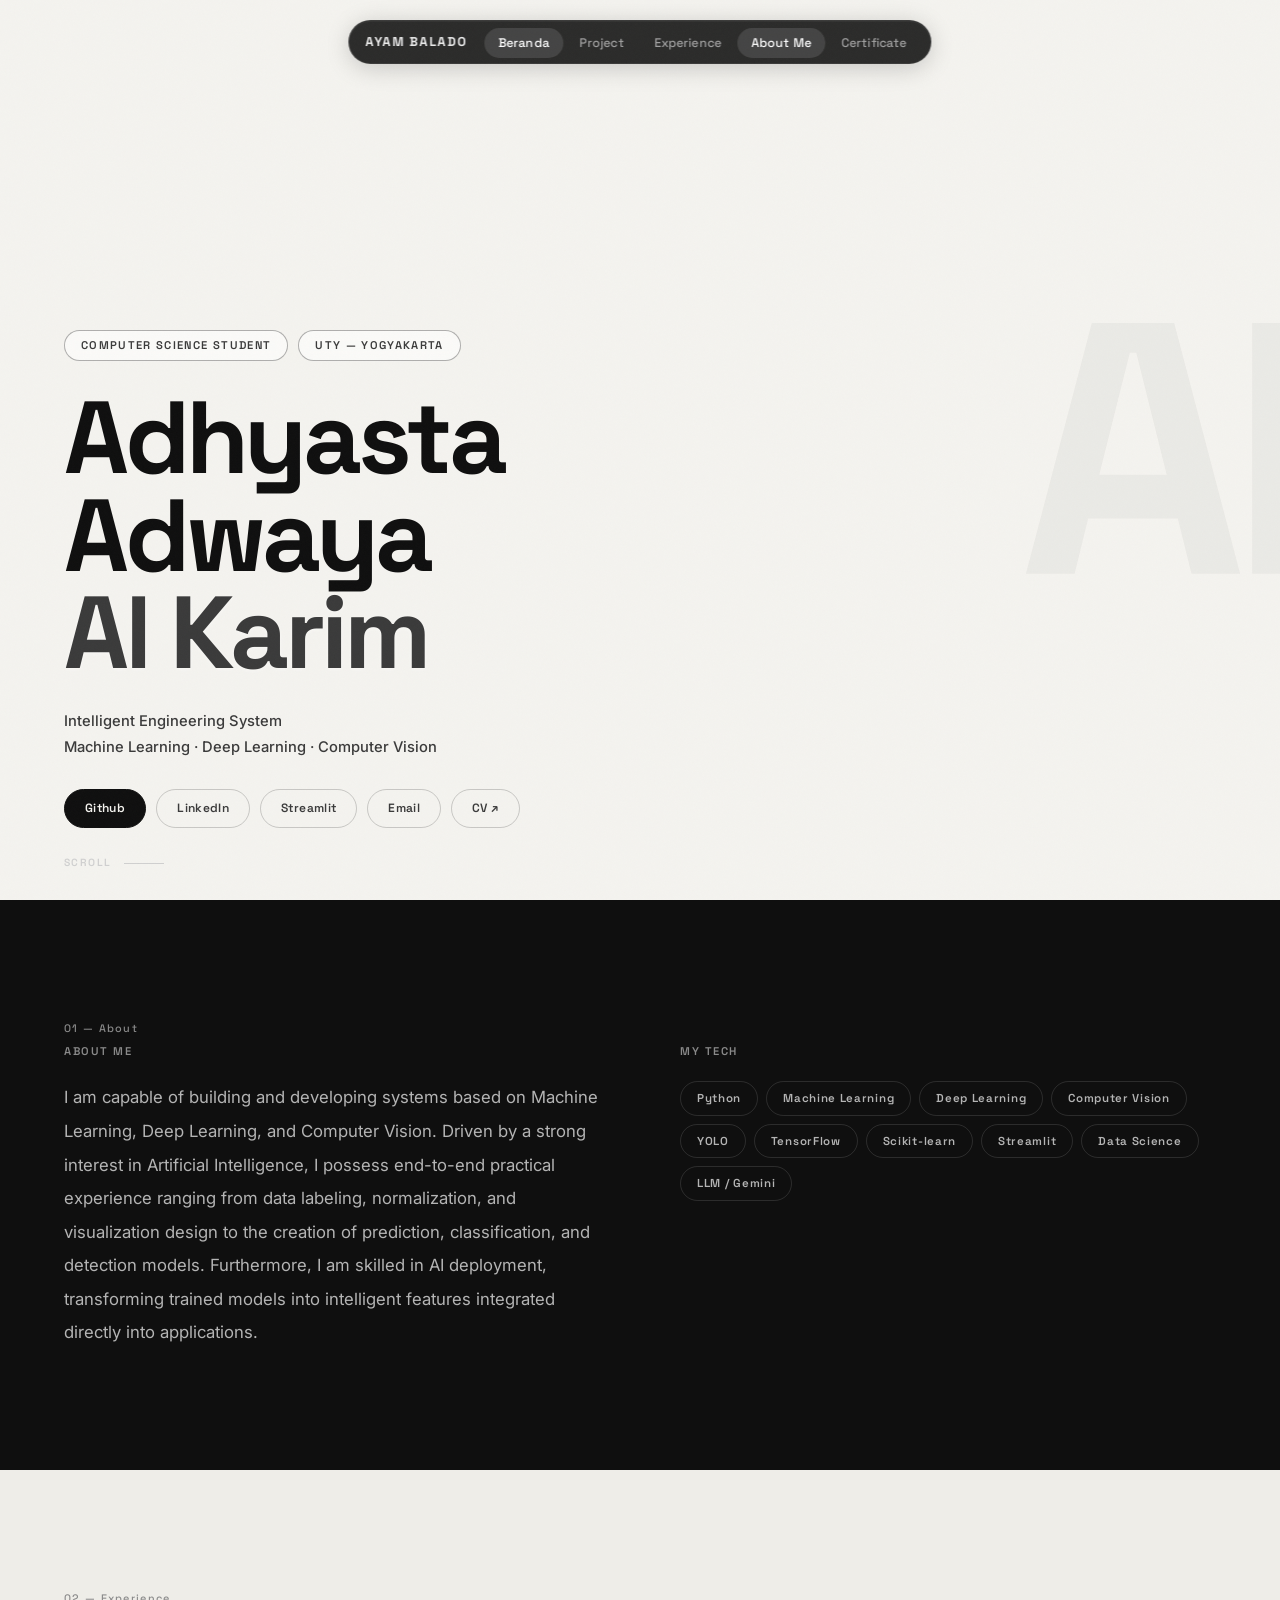
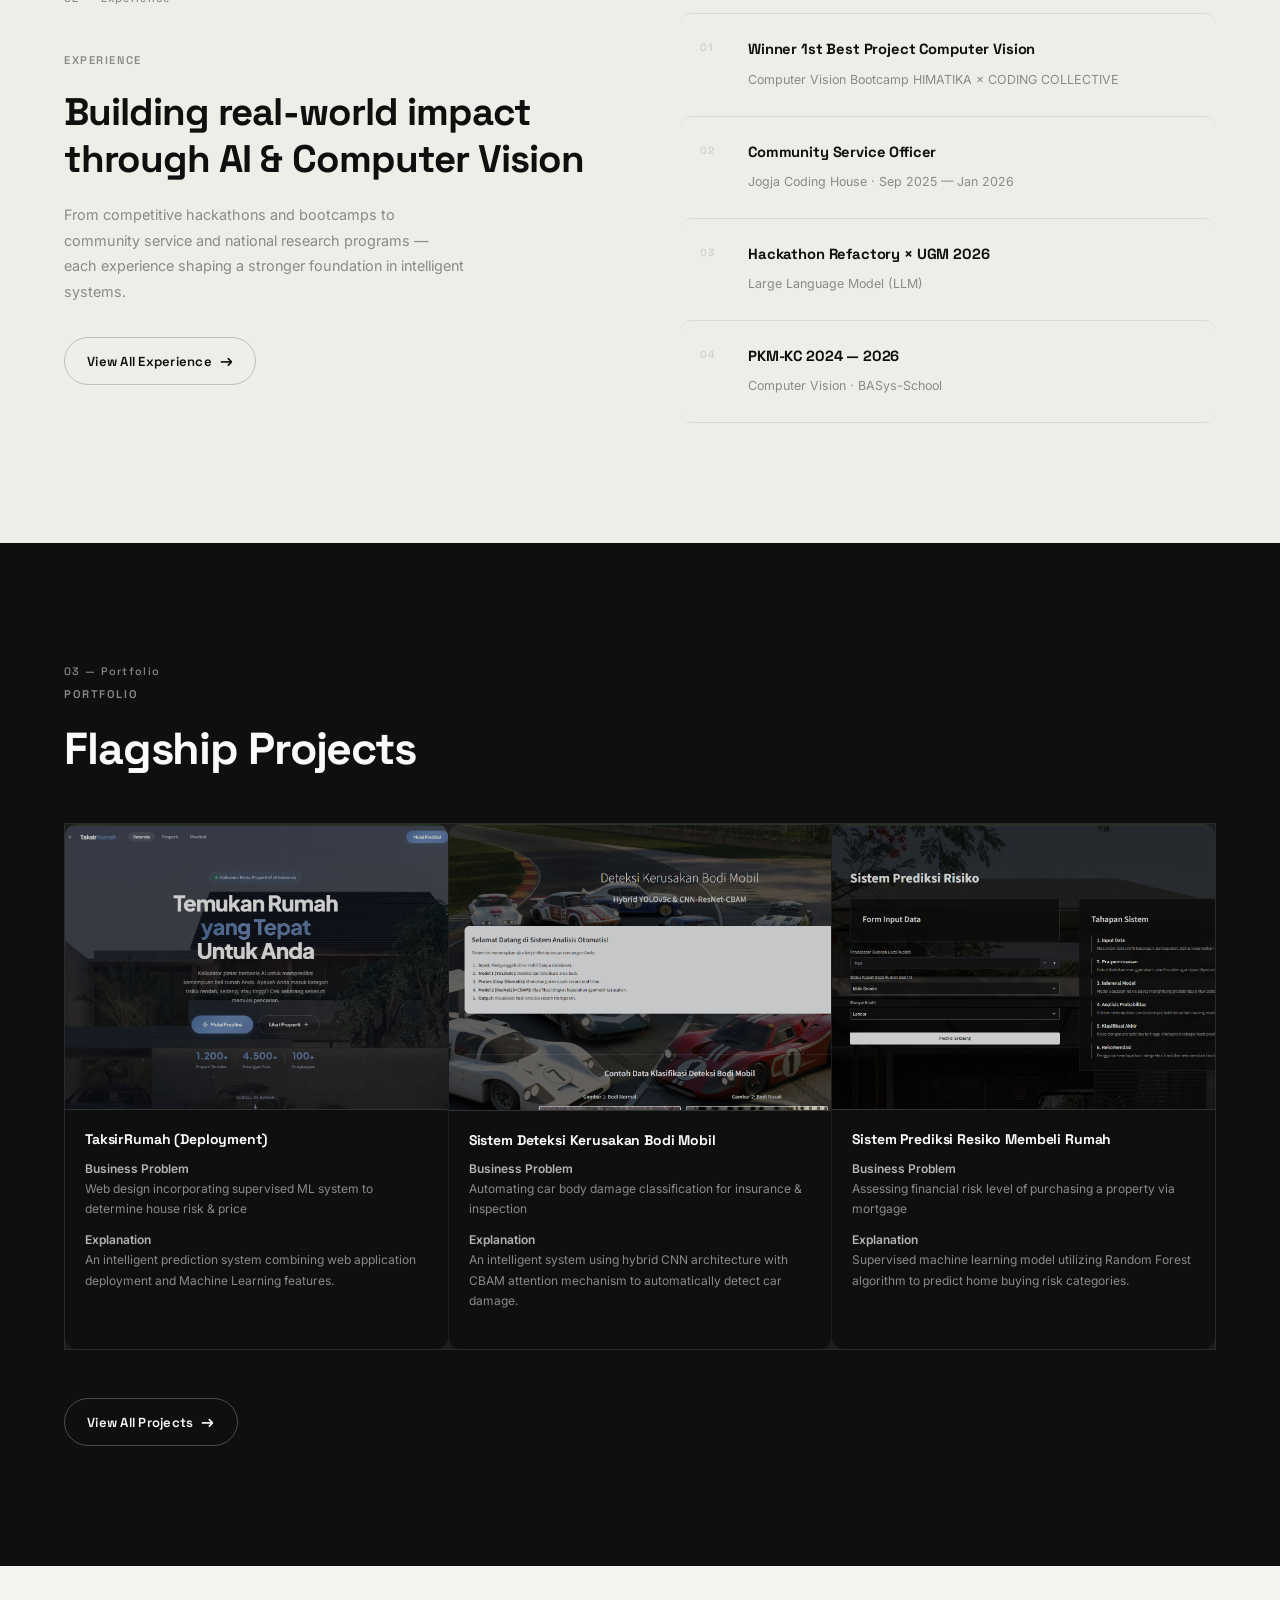
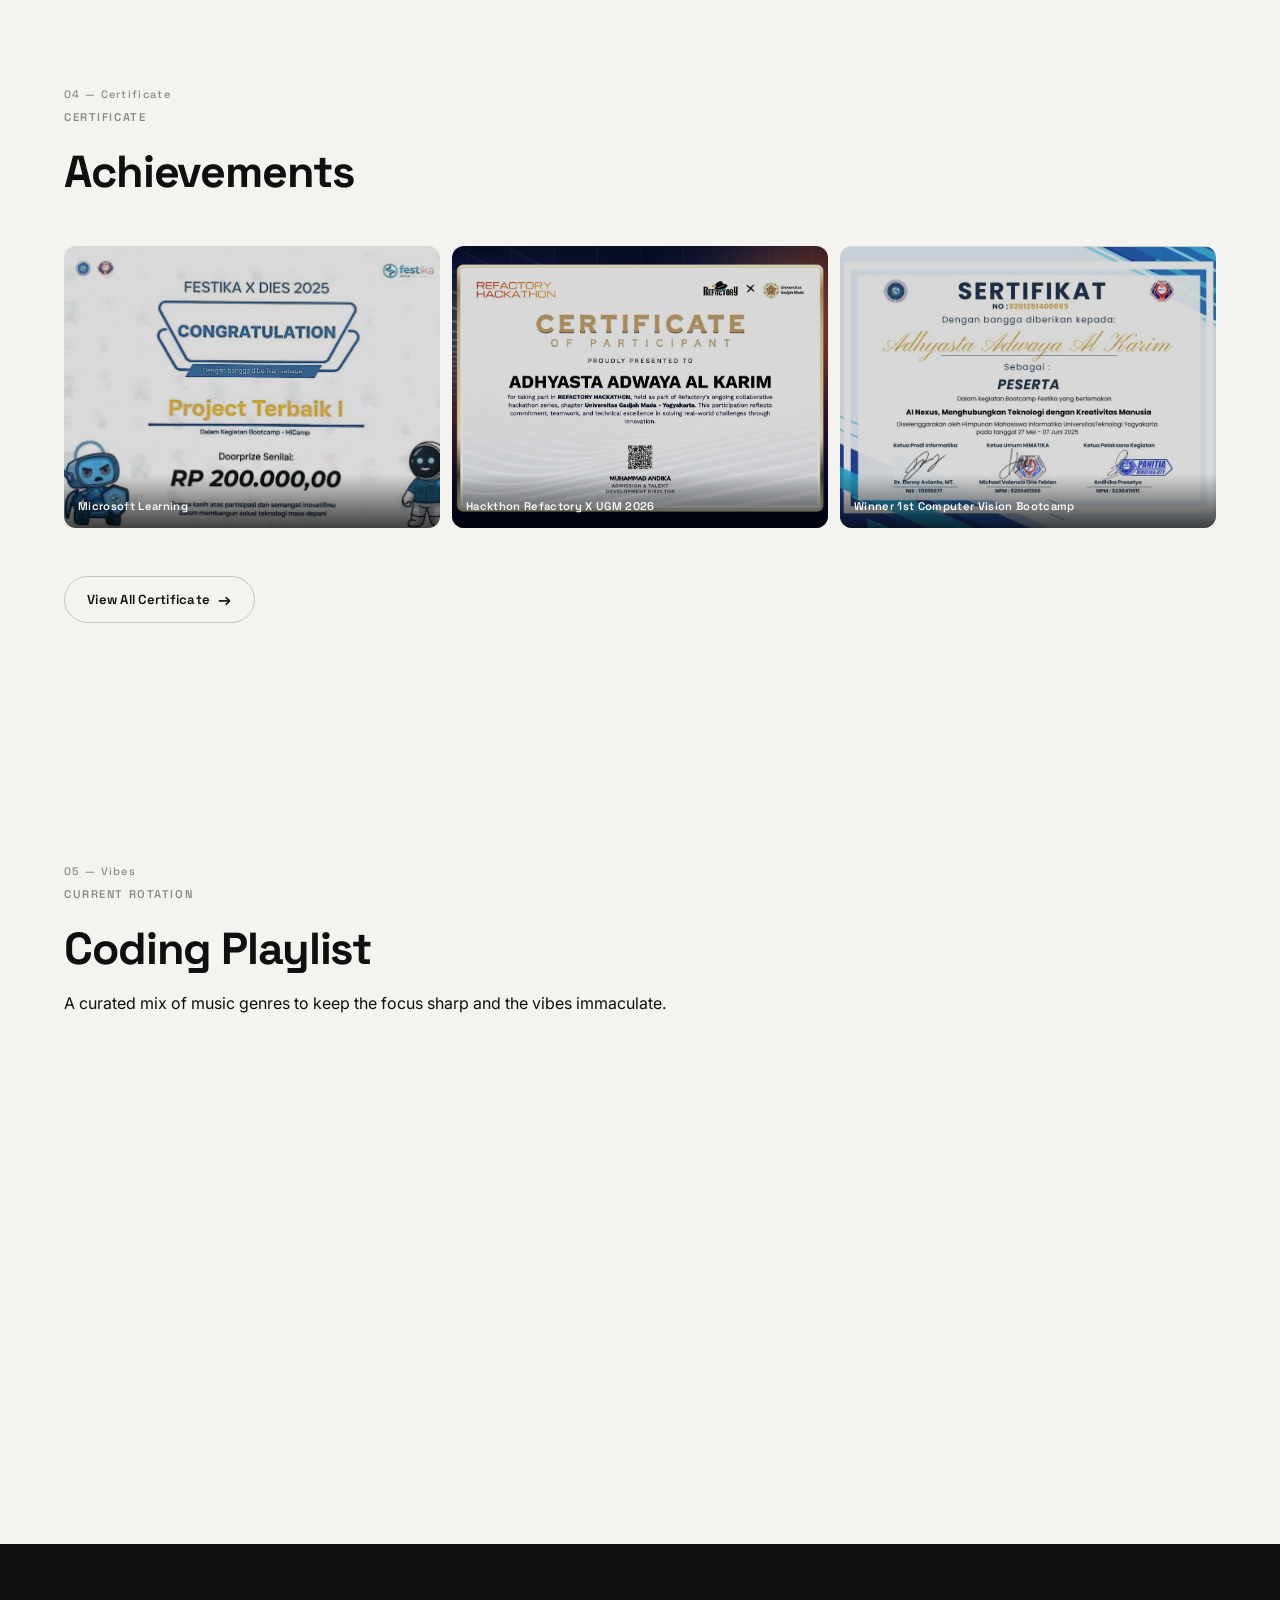
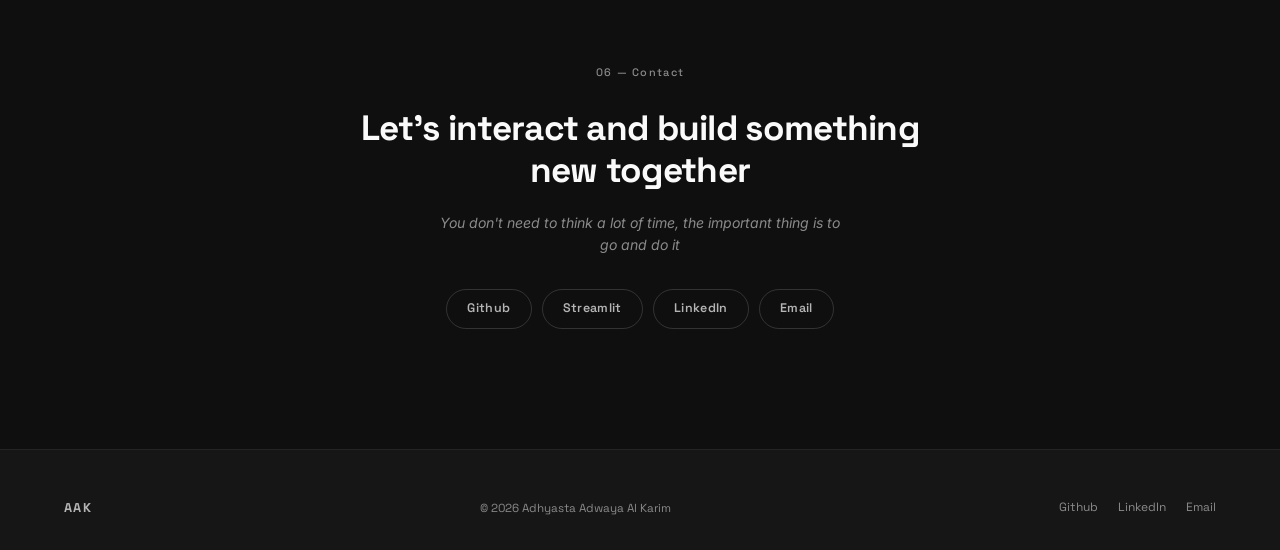
==== index.html @ 8d2ce8dd "update playlist" ====
<!DOCTYPE html>
<html lang="en">

<head>
  <meta charset="UTF-8" />
  <meta name="viewport" content="width=device-width, initial-scale=1.0" />
  <title>Adhyasta Adwaya Al Karim — Portfolio</title>
  <meta name="description"
    content="Portfolio of Adhyasta Adwaya Al Karim, Computer Science Student specializing in Machine Learning, Deep Learning, and Computer Vision." />
  <link rel="preconnect" href="https://fonts.googleapis.com" />
  <link rel="preconnect" href="https://fonts.gstatic.com" crossorigin />
  <link
    href="https://fonts.googleapis.com/css2?family=Inter:wght@300;400;500;600;700&family=Space+Grotesk:wght@300;400;500;600;700;800&display=swap"
    rel="stylesheet" />
  <link rel="stylesheet" href="style.css" />
</head>

<body>

  <!-- NAV — Floating Pill -->
  <nav class="navbar" id="navbar">
    <div class="nav-pill">
      <a href="index.html" class="nav-logo">Ayam Balado</a>
      <ul class="nav-links">
        <li><a href="index.html" class="nav-link active">Beranda</a></li>
        <li><a href="portfolio.html" class="nav-link">Project</a></li>
        <li><a href="experience.html" class="nav-link">Experience</a></li>
        <li><a href="index.html#about" class="nav-link">About Me</a></li>
        <li><a href="certificate.html" class="nav-link">Certificate</a></li>
      </ul>
      <button class="hamburger" id="hamburger" aria-label="Menu">
        <span></span><span></span><span></span>
      </button>
    </div>
    <div class="mobile-menu" id="mobileMenu">
      <a href="index.html">Beranda</a>
      <a href="portfolio.html">Project</a>
      <a href="experience.html">Experience</a>
      <a href="index.html#about">About Me</a>
      <a href="certificate.html">Certificate</a>
    </div>
  </nav>

  <!-- HERO -->
  <section class="hero" id="home">
    <div id="hero-3d-container"></div>
    <div class="hero-bg-number" aria-hidden="true">AI</div>
    <div class="hero-content">
      <div class="hero-tag-row">
        <span class="hero-badge">Computer Science Student</span>
        <span class="hero-badge">UTY — Yogyakarta</span>
      </div>
      <h1 class="hero-title">
        Adhyasta<br />Adwaya<br /><span class="name-accent">Al Karim</span>
      </h1>
      <p class="hero-sub">
        Intelligent Engineering System<br />
        Machine Learning · Deep Learning · Computer Vision
      </p>
      <div class="hero-actions">
        <a href="https://github.com/saturnsz" target="_blank" class="hero-social-btn primary" id="btn-github">Github</a>
        <a href="https://www.linkedin.com/in/adhyasta-adwaya-al-karim/" target="_blank" class="hero-social-btn"
          id="btn-linkedin">LinkedIn</a>
        <a href="https://share.streamlit.io/user/saturnsz" target="_blank" class="hero-social-btn"
          id="btn-streamlit">Streamlit</a>
        <a href="mailto:adhyastawaya4@gmail.com" class="hero-social-btn" id="btn-email">Email</a>
        <a href="https://drive.google.com/file/d/1x4vTiaind01HicdHdRgDZPOl_5cIesuj/view?usp=sharing" target="_blank"
          class="hero-social-btn" id="btn-cv">CV ↗</a>
      </div>
    </div>
    <div class="hero-scroll-indicator">
      <span>Scroll</span>
      <div class="scroll-line"></div>
    </div>
  </section>

  <!-- ABOUT -->
  <section class="section about-section reveal" id="about">
    <div class="container">
      <div class="section-index">01 — About</div>
      <div class="about-grid">
        <div class="about-text-col">
          <div class="section-label">About Me</div>
          <p class="about-text">
            I am capable of building and developing systems based on Machine Learning, Deep Learning, and Computer
            Vision. Driven by a strong interest in Artificial Intelligence, I possess end-to-end practical experience
            ranging from data labeling, normalization, and visualization design to the creation of prediction,
            classification, and detection models. Furthermore, I am skilled in AI deployment, transforming trained
            models into intelligent features integrated directly into applications.
          </p>
        </div>
        <div class="about-tech-col">
          <div class="section-label">My Tech</div>
          <div class="tech-grid">
            <span class="tech-item">Python</span>
            <span class="tech-item">Machine Learning</span>
            <span class="tech-item">Deep Learning</span>
            <span class="tech-item">Computer Vision</span>
            <span class="tech-item">YOLO</span>
            <span class="tech-item">TensorFlow</span>
            <span class="tech-item">Scikit-learn</span>
            <span class="tech-item">Streamlit</span>
            <span class="tech-item">Data Science</span>
            <span class="tech-item">LLM / Gemini</span>
          </div>
        </div>
      </div>
    </div>
  </section>

  <!-- EXPERIENCE PREVIEW -->
  <section class="section exp-preview-section reveal" id="experience-preview">
    <div class="container">
      <div class="section-index">02 — Experience</div>
      <div class="exp-preview-content">
        <div class="exp-preview-text">
          <div class="section-label">Experience</div>
          <h2>Building real-world impact through AI &amp; Computer Vision</h2>
          <p>From competitive hackathons and bootcamps to community service and national research programs — each
            experience shaping a stronger foundation in intelligent systems.</p>
          <a href="experience.html" class="cta-link" id="view-experience-link">View All Experience <span
              class="arrow">→</span></a>
        </div>
        <div class="exp-items-preview">
          <div class="exp-preview-item">
            <span class="exp-preview-num">01</span>
            <div class="exp-preview-info">
              <h3>Winner 1st Best Project Computer Vision</h3>
              <span>Computer Vision Bootcamp HIMATIKA × CODING COLLECTIVE</span>
            </div>
          </div>
          <div class="exp-preview-item">
            <span class="exp-preview-num">02</span>
            <div class="exp-preview-info">
              <h3>Community Service Officer</h3>
              <span>Jogja Coding House · Sep 2025 — Jan 2026</span>
            </div>
          </div>
          <div class="exp-preview-item">
            <span class="exp-preview-num">03</span>
            <div class="exp-preview-info">
              <h3>Hackathon Refactory × UGM 2026</h3>
              <span>Large Language Model (LLM)</span>
            </div>
          </div>
          <div class="exp-preview-item">
            <span class="exp-preview-num">04</span>
            <div class="exp-preview-info">
              <h3>PKM-KC 2024 — 2026</h3>
              <span>Computer Vision · BASys-School</span>
            </div>
          </div>
        </div>
      </div>
    </div>
  </section>

  <!-- PORTFOLIO PREVIEW -->
  <section class="section portfolio-preview-section reveal" id="portfolio-preview">
    <div class="container">
      <div class="section-index" style="color: var(--stone-light);">03 — Portfolio</div>
      <div class="section-header">
        <div class="section-label">Portfolio</div>
        <h2 class="section-title" style="color: var(--white);">Flagship Projects</h2>
      </div>
      <div class="project-preview-grid">

        <a href="https://taksir-rumah.vercel.app/" target="_blank" rel="noopener noreferrer" class="project-card"
          id="preview-project1">
          <div class="project-thumb">
            <img src="project/gambar 1.png" alt="TaksirRumah" />
          </div>
          <div class="project-info">
            <h3 class="project-name">TaksirRumah (Deployment)</h3>
            <p class="project-short"><strong>Business Problem</strong><br />Web design incorporating supervised ML
              system to determine house risk &amp; price</p>
            <p class="project-explain"><strong>Explanation</strong><br />An intelligent prediction system combining web
              application deployment and Machine Learning features.</p>
          </div>
        </a>

        <a href="https://damagecardetection-bgbmywze2q72kca7q4jtya.streamlit.app/" target="_blank"
          rel="noopener noreferrer" class="project-card" id="preview-project2">
          <div class="project-thumb">
            <img src="project/gambar 2.png" alt="Sistem Deteksi Kerusakan Bodi Mobil" />
          </div>
          <div class="project-info">
            <h3 class="project-name">Sistem Deteksi Kerusakan Bodi Mobil</h3>
            <p class="project-short"><strong>Business Problem</strong><br />Automating car body damage classification
              for insurance &amp; inspection</p>
            <p class="project-explain"><strong>Explanation</strong><br />An intelligent system using hybrid CNN
              architecture with CBAM attention mechanism to automatically detect car damage.</p>
          </div>
        </a>

        <a href="https://taksirrumah-sistemprediksiresiko.streamlit.app/" target="_blank" rel="noopener noreferrer"
          class="project-card" id="preview-project3">
          <div class="project-thumb">
            <img src="project/gambar 3.png" alt="Sistem Prediksi Tingkat Resiko Membeli Rumah" />
          </div>
          <div class="project-info">
            <h3 class="project-name">Sistem Prediksi Resiko Membeli Rumah</h3>
            <p class="project-short"><strong>Business Problem</strong><br />Assessing financial risk level of purchasing
              a property via mortgage</p>
            <p class="project-explain"><strong>Explanation</strong><br />Supervised machine learning model utilizing
              Random Forest algorithm to predict home buying risk categories.</p>
          </div>
        </a>

      </div>
      <div class="section-cta">
        <a href="portfolio.html" class="cta-link cta-link-light" id="view-all-projects">View All Projects <span
            class="arrow">→</span></a>
      </div>
    </div>
  </section>

  <!-- CERTIFICATE PREVIEW -->
  <section class="section cert-preview-section reveal" id="cert-preview">
    <div class="container">
      <div class="section-index">04 — Certificate</div>
      <div class="section-header">
        <div class="section-label">Certificate</div>
        <h2 class="section-title">Achievements</h2>
      </div>
      <div class="cert-preview-grid">
        <div class="cert-thumb"><img src="sertifikat/foto 10.jpg" alt="Microsoft Learning" /><span>Microsoft
            Learning</span></div>
        <div class="cert-thumb"><img src="sertifikat/foto 17.jpg" alt="Hackthon Refactory X UGM 2026" /><span>Hackthon
            Refactory X UGM 2026</span></div>
        <div class="cert-thumb"><img src="sertifikat/foto 11.jpg"
            alt="Winner 1st Computer Vision Bootcamp" /><span>Winner 1st Computer Vision Bootcamp</span></div>
      </div>
      <div class="section-cta">
        <a href="certificate.html" class="cta-link" id="view-all-certs">View All Certificate <span
            class="arrow">→</span></a>
      </div>
    </div>
  </section>

  <!-- MUSIC / SPOTIFY -->
  <section class="section spotify-section reveal" id="spotify-playlist">
    <div class="container">
      <div class="section-index">05 — Vibes</div>
      <div class="section-header">
        <div class="section-label">Current Rotation</div>
        <h2 class="section-title">Coding Playlist</h2>
        <p class="spotify-desc">A curated mix of music genres to keep the focus sharp and the vibes immaculate.</p>
      </div>
      <div class="spotify-wrapper">
        <iframe style="border-radius:12px"
          src="https://open.spotify.com/embed/playlist/6ZoCDAvQedZWIUV8cPZO7z?utm_source=generator&theme=0" width="100%"
          height="352" frameBorder="0" allowfullscreen=""
          allow="autoplay; clipboard-write; encrypted-media; fullscreen; picture-in-picture" loading="lazy"></iframe>
      </div>
    </div>
  </section>

  <!-- CONTACT -->
  <section class="section contact-section reveal" id="contact">
    <div class="container contact-inner">
      <div class="section-index" style="color: var(--stone-light);">06 — Contact</div>
      <p class="contact-tagline">Let's interact and build something new together</p>
      <p class="contact-sub">You don't need to think a lot of time, the important thing is to go and do it</p>
      <div class="contact-links">
        <a href="https://github.com/saturnsz" target="_blank" id="contact-github">Github</a>
        <a href="https://share.streamlit.io/user/saturnsz" target="_blank" id="contact-streamlit">Streamlit</a>
        <a href="https://www.linkedin.com/in/adhyasta-adwaya-al-karim/" target="_blank"
          id="contact-linkedin">LinkedIn</a>
        <a href="mailto:adhyastawaya4@gmail.com" id="contact-email">Email</a>
      </div>
    </div>
  </section>

  <!-- FOOTER -->
  <footer class="footer">
    <div class="container footer-inner">
      <span class="footer-logo">AAK</span>
      <span style="color: var(--stone-light); font-size: 0.73rem;">© 2026 Adhyasta Adwaya Al Karim</span>
      <div class="footer-links">
        <a href="https://github.com/saturnsz" target="_blank">Github</a>
        <a href="https://www.linkedin.com/in/adhyasta-adwaya-al-karim/" target="_blank">LinkedIn</a>
        <a href="mailto:adhyastawaya4@gmail.com">Email</a>
      </div>
    </div>
  </footer>

  <script src="three.min.js"></script>
  <script src="OrbitControls.js"></script>
  <script src="OBJLoader.js"></script>
  <script src="main.js"></script>
</body>

</html>
---- style.css ----
/* =============================================
   DESIGN TOKENS — Augen-inspired
   ============================================= */
:root {
  /* Core palette */
  --cream:       #f4f3ef;
  --cream-dark:  #eceae4;
  --ink:         #0f0f0f;
  --ink-soft:    #181818;
  --ink-mid:     #252525;
  --stone:       #3a3a3a;
  --stone-mid:   #5a5a5a;
  --stone-light: #8a8a8a;
  --mist:        #b4b4b4;
  --fog:         #d0d0d0;
  --white:       #fafafa;
  --pure-white:  #ffffff;

  /* Section backgrounds */
  --bg-light:    #f4f3ef;
  --bg-light2:   #eeede8;
  --bg-dark:     #0f0f0f;
  --bg-dark2:    #161616;

  /* Fonts */
  --font-main: 'Space Grotesk', sans-serif;
  --font-body: 'Inter', sans-serif;

  /* Layout */
  --nav-h: 60px;
  --section-pad: 120px;
  --side-pad: clamp(24px, 5vw, 80px);

  /* Transitions */
  --ease: cubic-bezier(0.4, 0, 0.2, 1);
  --transition: 0.28s var(--ease);
  --transition-slow: 0.6s var(--ease);
}

/* =============================================
   RESET & BASE
   ============================================= */
*, *::before, *::after { box-sizing: border-box; margin: 0; padding: 0; }

html { scroll-behavior: smooth; font-size: 16px; }

body {
  font-family: var(--font-body);
  background: var(--bg-light);
  color: var(--ink);
  line-height: 1.6;
  overflow-x: hidden;
}

a { text-decoration: none; color: inherit; }
img { max-width: 100%; display: block; }
ul { list-style: none; }

::selection { background: var(--ink); color: var(--cream); }

/* =============================================
   SCROLLBAR
   ============================================= */
::-webkit-scrollbar { width: 3px; }
::-webkit-scrollbar-track { background: var(--bg-light); }
::-webkit-scrollbar-thumb { background: var(--fog); border-radius: 2px; }

/* =============================================
   NOISE TEXTURE OVERLAY
   ============================================= */
body::after {
  content: '';
  position: fixed;
  inset: 0;
  pointer-events: none;
  z-index: 9999;
  opacity: 0.025;
  background-image: url("data:image/svg+xml,%3Csvg viewBox='0 0 256 256' xmlns='http://www.w3.org/2000/svg'%3E%3Cfilter id='noise'%3E%3CfeTurbulence type='fractalNoise' baseFrequency='0.9' numOctaves='4' stitchTiles='stitch'/%3E%3C/filter%3E%3Crect width='100%25' height='100%25' filter='url(%23noise)'/%3E%3C/svg%3E");
  background-size: 128px 128px;
}

/* =============================================
   NAVBAR — Floating Pill (center)
   ============================================= */
.navbar {
  position: fixed;
  top: 20px;
  left: 50%;
  transform: translateX(-50%);
  z-index: 1000;
  width: auto;
  max-width: 680px;
  min-width: 360px;
}

.nav-pill {
  display: flex;
  align-items: center;
  gap: 0;
  background: rgba(15, 15, 15, 0.88);
  backdrop-filter: blur(20px) saturate(1.4);
  -webkit-backdrop-filter: blur(20px) saturate(1.4);
  border: 1px solid rgba(255,255,255,0.08);
  border-radius: 999px;
  padding: 8px 10px 8px 16px;
  box-shadow: 0 4px 24px rgba(0,0,0,0.18), 0 1px 0 rgba(255,255,255,0.04) inset;
}

.nav-logo {
  font-family: var(--font-main);
  font-size: 0.8rem;
  font-weight: 700;
  letter-spacing: 0.12em;
  text-transform: uppercase;
  color: rgba(255,255,255,0.9);
  margin-right: 16px;
  flex-shrink: 0;
  transition: color var(--transition);
}
.nav-logo:hover { color: #fff; }

.nav-links {
  display: flex;
  align-items: center;
  gap: 2px;
}

.nav-link {
  font-family: var(--font-main);
  font-size: 0.78rem;
  font-weight: 500;
  letter-spacing: 0.01em;
  color: rgba(255,255,255,0.55);
  padding: 7px 14px;
  border-radius: 999px;
  transition: background var(--transition), color var(--transition);
  white-space: nowrap;
}
.nav-link:hover {
  background: rgba(255,255,255,0.1);
  color: rgba(255,255,255,0.9);
}
.nav-link.active {
  background: rgba(255,255,255,0.12);
  color: #fff;
}

/* Hamburger (mobile) */
.hamburger {
  display: none;
  flex-direction: column;
  gap: 5px;
  background: none;
  border: none;
  cursor: pointer;
  padding: 6px;
  margin-left: 8px;
}
.hamburger span {
  display: block;
  width: 20px; height: 1.5px;
  background: rgba(255,255,255,0.8);
  transition: var(--transition);
}

.mobile-menu {
  visibility: hidden;
  opacity: 0;
  transform: translateY(-10px);
  position: absolute;
  top: 100%;
  left: 0;
  width: 100%;
  flex-direction: column;
  background: rgba(15,15,15,0.97);
  backdrop-filter: blur(20px);
  border: 1px solid rgba(255,255,255,0.08);
  border-radius: 20px;
  margin-top: 8px;
  padding: 8px;
  gap: 2px;
  transition: opacity var(--transition), transform var(--transition), visibility var(--transition);
}
.mobile-menu a {
  font-family: var(--font-main);
  font-size: 0.85rem;
  font-weight: 500;
  padding: 10px 16px;
  border-radius: 12px;
  color: rgba(255,255,255,0.6);
  transition: background var(--transition), color var(--transition);
}
.mobile-menu a:hover { background: rgba(255,255,255,0.08); color: #fff; }
.mobile-menu.open { 
  visibility: visible;
  opacity: 1;
  transform: translateY(0);
}

/* =============================================
   CONTAINER
   ============================================= */
.container {
  width: 100%;
  padding: 0 var(--side-pad);
}

/* =============================================
   SECTION BASE
   ============================================= */
.section {
  padding: var(--section-pad) 0;
}

/* Light sections */
.section-light {
  background: var(--bg-light);
  color: var(--ink);
}
.section-light2 {
  background: var(--bg-light2);
  color: var(--ink);
}

/* Dark sections */
.section-dark {
  background: var(--bg-dark);
  color: var(--white);
}
.section-dark2 {
  background: var(--bg-dark2);
  color: var(--white);
}

/* Dividers */
.section-divider {
  width: 100%;
  height: 1px;
  background: rgba(0,0,0,0.1);
}
.section-divider-dark {
  background: rgba(255,255,255,0.07);
}

/* =============================================
   SECTION INDEX + LABEL
   ============================================= */
.section-index {
  font-family: var(--font-main);
  font-size: 0.68rem;
  font-weight: 500;
  letter-spacing: 0.12em;
  color: var(--stone-light);
  margin-bottom: 6px;
}
.section-dark .section-index,
.section-dark2 .section-index {
  color: var(--stone-light);
}

.section-label {
  font-family: var(--font-main);
  font-size: 0.7rem;
  font-weight: 600;
  letter-spacing: 0.14em;
  text-transform: uppercase;
  color: var(--stone-light);
  margin-bottom: 20px;
}
.section-dark .section-label,
.section-dark2 .section-label {
  color: var(--stone-light);
}

.section-title {
  font-family: var(--font-main);
  font-size: clamp(1.8rem, 3.5vw, 2.8rem);
  font-weight: 700;
  letter-spacing: -0.025em;
  color: var(--ink);
  margin-bottom: 16px;
  line-height: 1.12;
}
.section-dark .section-title,
.section-dark2 .section-title {
  color: var(--white);
}

.section-header { margin-bottom: 48px; }

.section-cta { margin-top: 48px; }

/* =============================================
   NUMBERED ROW LAYOUT (augen-style)
   ============================================= */
.numbered-row {
  display: grid;
  grid-template-columns: 80px 1fr;
  gap: 0 40px;
  padding: 40px 0;
  border-top: 1px solid rgba(0,0,0,0.1);
  align-items: start;
}
.section-dark .numbered-row,
.section-dark2 .numbered-row {
  border-top-color: rgba(255,255,255,0.08);
}
.numbered-row:last-child {
  border-bottom: 1px solid rgba(0,0,0,0.1);
}
.section-dark .numbered-row:last-child,
.section-dark2 .numbered-row:last-child {
  border-bottom-color: rgba(255,255,255,0.08);
}

.row-num {
  font-family: var(--font-main);
  font-size: 0.68rem;
  font-weight: 500;
  letter-spacing: 0.1em;
  color: var(--stone-light);
  padding-top: 4px;
}

.row-body {
  display: flex;
  flex-direction: column;
  gap: 8px;
}

.row-body-label {
  font-family: var(--font-main);
  font-size: 0.7rem;
  font-weight: 600;
  letter-spacing: 0.1em;
  text-transform: uppercase;
  color: var(--stone-light);
}

.row-body-title {
  font-family: var(--font-main);
  font-size: clamp(1.1rem, 2.2vw, 1.6rem);
  font-weight: 700;
  letter-spacing: -0.02em;
  color: var(--ink);
  line-height: 1.2;
}
.section-dark .row-body-title,
.section-dark2 .row-body-title {
  color: var(--white);
}

/* =============================================
   CTA LINK
   ============================================= */
.cta-link {
  font-family: var(--font-main);
  font-size: 0.82rem;
  font-weight: 600;
  letter-spacing: 0.02em;
  color: var(--ink);
  display: inline-flex;
  align-items: center;
  gap: 8px;
  border: 1px solid rgba(0,0,0,0.2);
  padding: 10px 22px;
  border-radius: 999px;
  transition: background var(--transition), color var(--transition), border-color var(--transition), gap var(--transition);
}
.cta-link:hover {
  background: var(--ink);
  color: var(--cream);
  border-color: var(--ink);
  gap: 14px;
}
.cta-link .arrow { font-size: 1rem; transition: transform var(--transition); }
.cta-link:hover .arrow { transform: translateX(3px); }

.cta-link-light {
  color: var(--white);
  border-color: rgba(255,255,255,0.25);
}
.cta-link-light:hover {
  background: var(--white);
  color: var(--ink);
  border-color: var(--white);
}

/* =============================================
   PILL BUTTON / TAG
   ============================================= */
.pill-btn {
  font-family: var(--font-main);
  font-size: 0.75rem;
  font-weight: 600;
  letter-spacing: 0.03em;
  padding: 7px 18px;
  border-radius: 999px;
  border: 1px solid rgba(0,0,0,0.18);
  color: var(--ink);
  background: transparent;
  cursor: pointer;
  transition: background var(--transition), color var(--transition), border-color var(--transition);
  display: inline-block;
}
.pill-btn:hover {
  background: var(--ink);
  color: var(--cream);
  border-color: var(--ink);
}

.pill-btn-dark {
  color: var(--white);
  border-color: rgba(255,255,255,0.2);
}
.pill-btn-dark:hover {
  background: var(--white);
  color: var(--ink);
  border-color: var(--white);
}

.pill-tag {
  font-family: var(--font-main);
  font-size: 0.68rem;
  font-weight: 600;
  letter-spacing: 0.08em;
  text-transform: uppercase;
  padding: 5px 14px;
  border-radius: 999px;
  border: 1px solid rgba(0,0,0,0.15);
  color: var(--stone);
  background: transparent;
  display: inline-block;
}
.section-dark .pill-tag,
.section-dark2 .pill-tag {
  color: var(--mist);
  border-color: rgba(255,255,255,0.15);
}

/* =============================================
   HERO SECTION
   ============================================= */
.hero {
  min-height: 100vh;
  background: var(--bg-light);
  display: flex;
  flex-direction: column;
  justify-content: flex-end;
  padding: 0 0 72px;
  position: relative;
  overflow: hidden;
}

#hero-3d-container {
  position: absolute;
  top: 0;
  right: 0;
  width: 50%;
  height: 100%;
  z-index: 1;
  cursor: grab;
}
#hero-3d-container:active { cursor: grabbing; }

.hero-bg-number {
  position: absolute;
  top: 50%;
  right: -2%;
  transform: translateY(-50%);
  font-family: var(--font-main);
  font-size: clamp(220px, 28vw, 400px);
  font-weight: 800;
  letter-spacing: -0.05em;
  color: rgba(0,0,0,0.04);
  line-height: 1;
  pointer-events: none;
  user-select: none;
}

.hero-content {
  position: relative;
  z-index: 2;
  padding: 0 var(--side-pad);
  display: flex;
  flex-direction: column;
  gap: 28px;
}

.hero-tag-row {
  display: flex;
  align-items: center;
  gap: 10px;
}

.hero-badge {
  font-family: var(--font-main);
  font-size: 0.7rem;
  font-weight: 600;
  letter-spacing: 0.12em;
  text-transform: uppercase;
  color: var(--stone);
  padding: 6px 16px;
  border-radius: 999px;
  border: 1px solid rgba(0,0,0,0.3);
  background: rgba(255,255,255,0.55);
  backdrop-filter: blur(6px);
  display: inline-block;
  animation: fadeInUp 0.8s ease both;
}

.hero-title {
  font-family: var(--font-main);
  font-size: clamp(3rem, 8vw, 7rem);
  font-weight: 800;
  line-height: 0.95;
  letter-spacing: -0.04em;
  color: var(--ink);
  animation: fadeInUp 0.8s 0.1s ease both;
  max-width: 820px;
}

.hero-title .name-accent {
  color: var(--stone);
  text-shadow: 0 1px 4px rgba(255,255,255,0.5);
}

.hero-sub {
  font-family: var(--font-body);
  font-size: 0.92rem;
  color: var(--stone);
  font-weight: 500;
  line-height: 1.75;
  max-width: 380px;
  animation: fadeInUp 0.8s 0.2s ease both;
}

.hero-actions {
  display: flex;
  flex-wrap: wrap;
  gap: 10px;
  align-items: center;
  animation: fadeInUp 0.8s 0.3s ease both;
}

.hero-social-btn {
  font-family: var(--font-main);
  font-size: 0.75rem;
  font-weight: 600;
  letter-spacing: 0.03em;
  padding: 9px 20px;
  border-radius: 999px;
  border: 1px solid rgba(0,0,0,0.18);
  color: var(--stone);
  background: transparent;
  transition: background var(--transition), color var(--transition), border-color var(--transition), transform var(--transition);
}
.hero-social-btn:hover {
  background: var(--ink);
  color: var(--cream);
  border-color: var(--ink);
  transform: translateY(-2px);
}
.hero-social-btn.primary {
  background: var(--ink);
  color: var(--cream);
  border-color: var(--ink);
}
.hero-social-btn.primary:hover {
  background: var(--stone);
  border-color: var(--stone);
}

.hero-scroll-indicator {
  position: absolute;
  bottom: 28px;
  left: var(--side-pad);
  display: flex;
  align-items: center;
  gap: 12px;
  animation: fadeIn 1.5s 0.8s ease both;
}
.hero-scroll-indicator span {
  font-family: var(--font-main);
  font-size: 0.65rem;
  font-weight: 600;
  letter-spacing: 0.14em;
  text-transform: uppercase;
  color: var(--fog);
}
.scroll-line {
  width: 40px; height: 1px;
  background: var(--fog);
  animation: scrollPulse 2s ease-in-out infinite;
}

/* =============================================
   ABOUT SECTION
   ============================================= */
.about-section {
  background: var(--bg-dark);
  color: var(--white);
}

.about-grid {
  display: grid;
  grid-template-columns: 1fr 1fr;
  gap: 80px;
  align-items: start;
}

.about-text {
  font-size: 1.05rem;
  color: var(--mist);
  line-height: 2;
}

.tech-grid {
  display: flex;
  flex-wrap: wrap;
  gap: 8px;
}

.tech-item {
  font-family: var(--font-main);
  font-size: 0.72rem;
  font-weight: 600;
  letter-spacing: 0.06em;
  padding: 7px 16px;
  background: transparent;
  border: 1px solid rgba(255,255,255,0.12);
  border-radius: 999px;
  color: var(--mist);
  transition: background var(--transition), color var(--transition), border-color var(--transition);
}
.tech-item:hover {
  background: rgba(255,255,255,0.07);
  color: var(--white);
  border-color: rgba(255,255,255,0.22);
}

/* =============================================
   EXPERIENCE PREVIEW
   ============================================= */
.exp-preview-section {
  background: var(--bg-light2);
}

.exp-preview-content {
  display: grid;
  grid-template-columns: 1fr 1fr;
  gap: 80px;
  align-items: center;
}

.exp-preview-text h2 {
  font-family: var(--font-main);
  font-size: clamp(1.6rem, 3vw, 2.4rem);
  font-weight: 700;
  letter-spacing: -0.025em;
  color: var(--ink);
  line-height: 1.2;
  margin-bottom: 20px;
}

.exp-preview-text p {
  font-size: 0.9rem;
  color: var(--stone-light);
  line-height: 1.8;
  margin-bottom: 32px;
  max-width: 400px;
}

.exp-items-preview {
  display: flex;
  flex-direction: column;
  gap: 0;
}

.exp-preview-item {
  display: flex;
  align-items: flex-start;
  gap: 20px;
  padding: 24px 20px;
  border-top: 1px solid rgba(0,0,0,0.08);
  transition: background var(--transition), transform var(--transition), box-shadow var(--transition);
  border-radius: 12px;
}
.exp-preview-item:hover {
  background: var(--pure-white);
  transform: translateY(-3px);
  box-shadow: 0 10px 30px rgba(0,0,0,0.05);
}
.exp-preview-item:last-child {
  border-bottom: 1px solid rgba(0,0,0,0.08);
}
.exp-preview-item:hover:last-child {
  border-bottom-color: transparent;
}

.exp-preview-num {
  font-family: var(--font-main);
  font-size: 0.65rem;
  font-weight: 600;
  letter-spacing: 0.1em;
  color: var(--fog);
  width: 28px;
  flex-shrink: 0;
  padding-top: 2px;
}

.exp-preview-info h3 {
  font-family: var(--font-main);
  font-size: 0.92rem;
  font-weight: 700;
  color: var(--ink);
  letter-spacing: -0.01em;
  margin-bottom: 4px;
}

.exp-preview-info span {
  font-size: 0.78rem;
  color: var(--stone-light);
}

/* =============================================
   PORTFOLIO PREVIEW GRID
   ============================================= */
.portfolio-preview-section {
  background: var(--bg-dark);
  color: var(--white);
}

.project-preview-grid {
  display: grid;
  grid-template-columns: repeat(3, 1fr);
  gap: 1px;
  background: rgba(255,255,255,0.06);
  border: 1px solid rgba(255,255,255,0.06);
}

.project-card {
  background: var(--bg-dark);
  padding: 0 0 28px 0;
  display: flex;
  flex-direction: column;
  transition: background var(--transition), transform var(--transition-slow), box-shadow var(--transition-slow);
  cursor: pointer;
  border-radius: 12px;
  overflow: hidden;
}
.project-card:hover { 
  background: var(--bg-dark2);
  transform: translateY(-8px);
  box-shadow: 0 16px 40px rgba(0,0,0,0.4);
  z-index: 2;
}

.project-thumb {
  width: 100%;
  aspect-ratio: 4/3;
  overflow: hidden;
  border-bottom: 1px solid rgba(255,255,255,0.06);
  background: var(--ink-mid);
}

.project-thumb img {
  width: 100%;
  height: 100%;
  object-fit: cover;
  filter: brightness(0.8) grayscale(0.1);
  transition: filter var(--transition-slow), transform var(--transition-slow);
}
.project-card:hover .project-thumb img {
  filter: brightness(0.95) grayscale(0);
  transform: scale(1.04);
}

.project-info { padding: 20px 20px 0; }

.project-name {
  font-family: var(--font-main);
  font-size: 0.875rem;
  font-weight: 700;
  color: var(--white);
  margin-bottom: 10px;
  line-height: 1.3;
  letter-spacing: -0.01em;
}

.project-short, .project-explain {
  font-size: 0.75rem;
  color: var(--stone-light);
  line-height: 1.7;
  margin-bottom: 10px;
}
.project-short strong, .project-explain strong {
  color: var(--mist);
  font-weight: 600;
}

/* =============================================
   CERTIFICATE PREVIEW
   ============================================= */
.cert-preview-section {
  background: var(--bg-light);
}

.cert-preview-grid {
  display: grid;
  grid-template-columns: repeat(3, 1fr);
  gap: 12px;
}

.cert-thumb {
  position: relative;
  aspect-ratio: 4/3;
  overflow: hidden;
  border-radius: 12px;
  cursor: pointer;
  background: var(--cream-dark);
  transition: transform var(--transition-slow), box-shadow var(--transition-slow);
}
.cert-thumb:hover {
  transform: translateY(-6px);
  box-shadow: 0 12px 30px rgba(0,0,0,0.1);
}

.cert-thumb img {
  width: 100%;
  height: 100%;
  object-fit: cover;
  filter: brightness(0.85) grayscale(0.1);
  transition: filter var(--transition-slow), transform var(--transition-slow);
}

.cert-thumb span {
  position: absolute;
  bottom: 0; left: 0; right: 0;
  background: linear-gradient(to top, rgba(0,0,0,0.7), transparent);
  padding: 24px 14px 12px;
  font-size: 0.7rem;
  font-family: var(--font-main);
  font-weight: 600;
  color: var(--white);
  letter-spacing: 0.03em;
}

.cert-thumb:hover img {
  filter: brightness(1) grayscale(0);
  transform: scale(1.04);
}

/* =============================================
   CONTACT SECTION
   ============================================= */
.contact-section {
  background: var(--bg-dark);
  text-align: center;
}

.contact-inner {
  display: flex;
  flex-direction: column;
  align-items: center;
  gap: 20px;
}

.contact-tagline {
  font-family: var(--font-main);
  font-size: clamp(1.4rem, 3.5vw, 2.2rem);
  font-weight: 700;
  color: var(--white);
  letter-spacing: -0.02em;
  line-height: 1.2;
  max-width: 580px;
}

.contact-sub {
  font-size: 0.88rem;
  color: var(--stone-light);
  font-style: italic;
  max-width: 420px;
}

.contact-links {
  display: flex;
  flex-wrap: wrap;
  gap: 10px;
  justify-content: center;
  margin-top: 12px;
}

.contact-links a {
  font-family: var(--font-main);
  font-size: 0.78rem;
  font-weight: 600;
  letter-spacing: 0.03em;
  color: var(--mist);
  border: 1px solid rgba(255,255,255,0.15);
  padding: 9px 20px;
  border-radius: 999px;
  transition: background var(--transition), color var(--transition), border-color var(--transition);
}
.contact-links a:hover {
  background: var(--white);
  color: var(--ink);
  border-color: var(--white);
}

/* =============================================
   FOOTER
   ============================================= */
.footer {
  padding: 48px 0 32px;
  background: var(--bg-dark2);
  border-top: 1px solid rgba(255,255,255,0.06);
  font-family: var(--font-main);
  font-size: 0.75rem;
}

.footer-inner {
  display: flex;
  justify-content: space-between;
  align-items: center;
  color: var(--stone-light);
}

.footer-logo {
  font-size: 0.8rem;
  font-weight: 700;
  letter-spacing: 0.1em;
  text-transform: uppercase;
  color: var(--mist);
}

.footer-links {
  display: flex;
  gap: 20px;
}

.footer-links a {
  color: var(--stone-light);
  transition: color var(--transition);
}
.footer-links a:hover { color: var(--white); }

/* =============================================
   PAGE HERO (sub-pages)
   ============================================= */
.page-hero {
  padding: calc(var(--nav-h) + 100px) 0 80px;
  background: var(--bg-light);
  border-bottom: 1px solid rgba(0,0,0,0.08);
}

.page-hero-label {
  font-family: var(--font-main);
  font-size: 0.7rem;
  font-weight: 600;
  letter-spacing: 0.14em;
  text-transform: uppercase;
  color: var(--stone-light);
  margin-bottom: 18px;
}

.page-hero-title {
  font-family: var(--font-main);
  font-size: clamp(2.4rem, 6vw, 5rem);
  font-weight: 800;
  letter-spacing: -0.04em;
  color: var(--ink);
  line-height: 1;
}

.page-hero-sub {
  margin-top: 18px;
  font-size: 0.92rem;
  color: var(--stone-light);
  max-width: 480px;
  line-height: 1.75;
}

/* =============================================
   PORTFOLIO PAGE
   ============================================= */
.portfolio-page {
  background: var(--bg-light);
}

.portfolio-grid {
  display: flex;
  flex-direction: column;
  gap: 0;
}

.portfolio-item {
  display: grid;
  grid-template-columns: 80px 1fr 1fr;
  gap: 0 48px;
  padding: 60px 40px;
  border-bottom: 1px solid rgba(0,0,0,0.08);
  transition: background var(--transition), transform var(--transition), box-shadow var(--transition);
  border-radius: 12px;
}
.portfolio-item:hover {
  background: var(--pure-white);
  transform: translateY(-4px);
  box-shadow: 0 12px 40px rgba(0,0,0,0.06);
  border-bottom-color: transparent;
}

.portfolio-item-num {
  font-family: var(--font-main);
  font-size: 0.68rem;
  font-weight: 500;
  letter-spacing: 0.1em;
  color: var(--fog);
  padding-top: 6px;
}

.portfolio-item-img {
  overflow: hidden;
  border-radius: 6px;
}
.portfolio-item-img img {
  width: 100%;
  aspect-ratio: 16/10;
  object-fit: cover;
  filter: brightness(0.95) grayscale(0.1);
  transition: filter var(--transition-slow), transform var(--transition-slow);
  border-radius: 6px;
}
.portfolio-item:hover .portfolio-item-img img {
  filter: brightness(1) grayscale(0);
  transform: scale(1.03);
}

.portfolio-item-info {
  display: flex;
  flex-direction: column;
  justify-content: center;
}

.portfolio-tags {
  display: flex;
  flex-wrap: wrap;
  gap: 6px;
  margin-bottom: 18px;
}

.portfolio-tag {
  font-family: var(--font-main);
  font-size: 0.62rem;
  font-weight: 700;
  letter-spacing: 0.1em;
  text-transform: uppercase;
  color: var(--stone-light);
  border: 1px solid rgba(0,0,0,0.12);
  padding: 4px 12px;
  border-radius: 999px;
}

.portfolio-item-title {
  font-family: var(--font-main);
  font-size: clamp(1rem, 1.8vw, 1.35rem);
  font-weight: 700;
  color: var(--ink);
  margin-bottom: 14px;
  letter-spacing: -0.015em;
  line-height: 1.3;
}
.portfolio-item-title a {
  color: inherit;
  transition: color var(--transition);
}
.portfolio-item-title a:hover { color: var(--stone); }

.portfolio-item-desc {
  font-size: 0.85rem;
  color: var(--stone-light);
  line-height: 1.8;
}
.portfolio-item-desc ul { padding-left: 16px; list-style: disc; }
.portfolio-item-desc li { margin-bottom: 5px; color: var(--stone-light); }

.portfolio-item-link {
  display: inline-flex;
  align-items: center;
  gap: 8px;
  margin-top: 20px;
  font-family: var(--font-main);
  font-size: 0.75rem;
  font-weight: 700;
  letter-spacing: 0.04em;
  color: var(--ink);
  border: 1px solid rgba(0,0,0,0.2);
  padding: 9px 20px;
  border-radius: 999px;
  transition: background var(--transition), color var(--transition), border-color var(--transition);
  text-transform: uppercase;
  width: fit-content;
}
.portfolio-item-link:hover {
  background: var(--ink);
  color: var(--cream);
  border-color: var(--ink);
}
.portfolio-item-link .arrow {
  transition: transform var(--transition);
}
.portfolio-item-link:hover .arrow {
  transform: translate(3px, -3px);
}

/* =============================================
   EXPERIENCE PAGE
   ============================================= */
.experience-page {
  background: var(--bg-light);
}

.experience-list {
  display: flex;
  flex-direction: column;
  gap: 0;
}

.exp-item {
  display: grid;
  grid-template-columns: 80px 1fr 1fr;
  gap: 0 48px;
  padding: 60px 40px;
  border-bottom: 1px solid rgba(0,0,0,0.08);
  transition: background var(--transition), transform var(--transition), box-shadow var(--transition);
  border-radius: 12px;
}
.exp-item:hover {
  background: var(--pure-white);
  transform: translateY(-4px);
  box-shadow: 0 12px 40px rgba(0,0,0,0.06);
  border-bottom-color: transparent;
}

.exp-item-num {
  font-family: var(--font-main);
  font-size: 0.68rem;
  font-weight: 500;
  letter-spacing: 0.1em;
  color: var(--fog);
  padding-top: 6px;
}

.exp-item-img {
  overflow: hidden;
  border-radius: 6px;
}

.exp-item-img img {
  width: 100%;
  aspect-ratio: 16/10;
  object-fit: cover;
  filter: brightness(0.92) grayscale(0.1);
  transition: filter var(--transition-slow), transform var(--transition-slow);
  border-radius: 6px;
}
.exp-item:hover .exp-item-img img {
  filter: brightness(1) grayscale(0);
  transform: scale(1.03);
}

.exp-item-meta {
  display: flex;
  flex-direction: column;
  gap: 10px;
  justify-content: center;
}

.exp-item-period {
  font-family: var(--font-main);
  font-size: 0.68rem;
  font-weight: 700;
  letter-spacing: 0.1em;
  text-transform: uppercase;
  color: var(--fog);
  padding: 5px 14px;
  border: 1px solid rgba(0,0,0,0.12);
  border-radius: 999px;
  width: fit-content;
}

.exp-item-title {
  font-family: var(--font-main);
  font-size: clamp(1rem, 1.8vw, 1.35rem);
  font-weight: 700;
  color: var(--ink);
  letter-spacing: -0.015em;
  line-height: 1.3;
}

.exp-item-subtitle {
  font-size: 0.82rem;
  color: var(--stone-light);
  font-style: italic;
}

.exp-item-desc {
  font-size: 0.84rem;
  color: var(--stone-light);
  line-height: 1.85;
  margin-top: 4px;
}
.exp-item-desc ul { padding-left: 16px; list-style: disc; }
.exp-item-desc li { margin-bottom: 7px; }

/* =============================================
   CERTIFICATE PAGE
   ============================================= */
.certificate-page {
  background: var(--bg-light);
}

.cert-grid {
  display: grid;
  grid-template-columns: repeat(2, 1fr);
  gap: 12px;
}

.cert-item {
  position: relative;
  overflow: hidden;
  border-radius: 8px;
  cursor: pointer;
  background: var(--cream-dark);
}

.cert-item img {
  width: 100%;
  aspect-ratio: 4/3;
  object-fit: cover;
  filter: brightness(0.9) grayscale(0.1);
  transition: filter var(--transition-slow), transform var(--transition-slow);
  display: block;
}

.cert-item:hover img {
  filter: brightness(1) grayscale(0);
  transform: scale(1.04);
}

.cert-item-label {
  position: absolute;
  bottom: 0; left: 0; right: 0;
  background: linear-gradient(to top, rgba(0,0,0,0.85), transparent);
  padding: 32px 16px 14px;
  font-family: var(--font-main);
  font-size: 0.75rem;
  font-weight: 600;
  color: var(--white);
  letter-spacing: 0.02em;
  opacity: 0;
  transform: translateY(6px);
  transition: opacity var(--transition), transform var(--transition);
}

.cert-item:hover .cert-item-label {
  opacity: 1;
  transform: translateY(0);
}

/* Lightbox */
.lightbox {
  display: none;
  position: fixed;
  inset: 0;
  background: rgba(0,0,0,0.96);
  z-index: 9999;
  justify-content: center;
  align-items: center;
}
.lightbox.active { display: flex; }
.lightbox-img {
  max-width: 90vw;
  max-height: 90vh;
  object-fit: contain;
  filter: brightness(1);
  border-radius: 4px;
}
.lightbox-close {
  position: absolute;
  top: 24px; right: 24px;
  background: rgba(255,255,255,0.08);
  border: 1px solid rgba(255,255,255,0.12);
  color: var(--mist);
  width: 40px; height: 40px;
  display: flex;
  align-items: center;
  justify-content: center;
  font-size: 1.2rem;
  cursor: pointer;
  border-radius: 999px;
  transition: background var(--transition), color var(--transition);
}
.lightbox-close:hover { background: rgba(255,255,255,0.15); color: var(--white); }

/* =============================================
   ANIMATIONS
   ============================================= */
@keyframes fadeInUp {
  from { opacity: 0; transform: translateY(28px); }
  to   { opacity: 1; transform: translateY(0); }
}

@keyframes fadeIn {
  from { opacity: 0; }
  to   { opacity: 1; }
}

@keyframes scrollPulse {
  0%, 100% { transform: scaleX(1); opacity: 1; }
  50%       { transform: scaleX(0.5); opacity: 0.4; }
}

.reveal {
  opacity: 0;
  transform: translateY(28px);
  transition: opacity 0.7s ease, transform 0.7s ease;
}
.reveal.visible {
  opacity: 1;
  transform: translateY(0);
}

/* =============================================
   RESPONSIVE
   ============================================= */
@media (min-width: 1025px) {
  .portfolio-item:nth-child(even) .portfolio-item-img,
  .exp-item:nth-child(even) .exp-item-img {
    grid-column: 3;
    grid-row: 1;
  }
  .portfolio-item:nth-child(even) .portfolio-item-info,
  .exp-item:nth-child(even) .exp-item-meta {
    grid-column: 2;
    grid-row: 1;
  }
}

@media (max-width: 1024px) {
  .portfolio-item {
    grid-template-columns: 60px 1fr;
    grid-template-rows: auto auto;
  }
  .portfolio-item-num { grid-row: 1; }
  .portfolio-item-img { grid-column: 2; grid-row: 1; }
  .portfolio-item-info { grid-column: 2; grid-row: 2; padding-top: 24px; }

  .exp-item {
    grid-template-columns: 60px 1fr;
    grid-template-rows: auto auto;
  }
  .exp-item-num { grid-row: 1; }
  .exp-item-img { grid-column: 2; grid-row: 1; }
  .exp-item-meta { grid-column: 2; grid-row: 2; padding-top: 24px; }
}

@media (max-width: 900px) {
  .navbar {
    top: 12px;
    min-width: auto;
    width: calc(100% - 32px);
    max-width: 560px;
  }

  .nav-pill {
    width: 100%;
    justify-content: space-between;
  }
  
  .nav-logo {
    margin-right: 0;
  }

  .nav-links { display: none; }
  .hamburger { display: flex; }

  .about-grid {
    grid-template-columns: 1fr;
    gap: 48px;
  }

  .exp-preview-content {
    grid-template-columns: 1fr;
    gap: 48px;
  }

  #hero-3d-container {
    width: 100%;
    opacity: 0.4;
    pointer-events: none;
  }

  .project-preview-grid {
    grid-template-columns: 1fr;
  }

  .cert-preview-grid { grid-template-columns: 1fr 1fr; }

  .portfolio-item {
    grid-template-columns: 1fr;
    gap: 24px;
  }
  .portfolio-item-num { display: none; }

  .exp-item {
    grid-template-columns: 1fr;
    gap: 24px;
  }
  .exp-item-num { display: none; }

  .cert-grid { grid-template-columns: 1fr; }

  .numbered-row {
    grid-template-columns: 1fr;
    gap: 12px;
  }
}

@media (max-width: 600px) {
  :root { --section-pad: 72px; }
  .hero { padding-bottom: 80px; }
  .hero-scroll-indicator { display: none; }
  .cert-preview-grid { grid-template-columns: 1fr; }
  .footer-inner { flex-direction: column; gap: 12px; text-align: center; }
  .hero-title { font-size: clamp(2.4rem, 12vw, 4rem); }
}
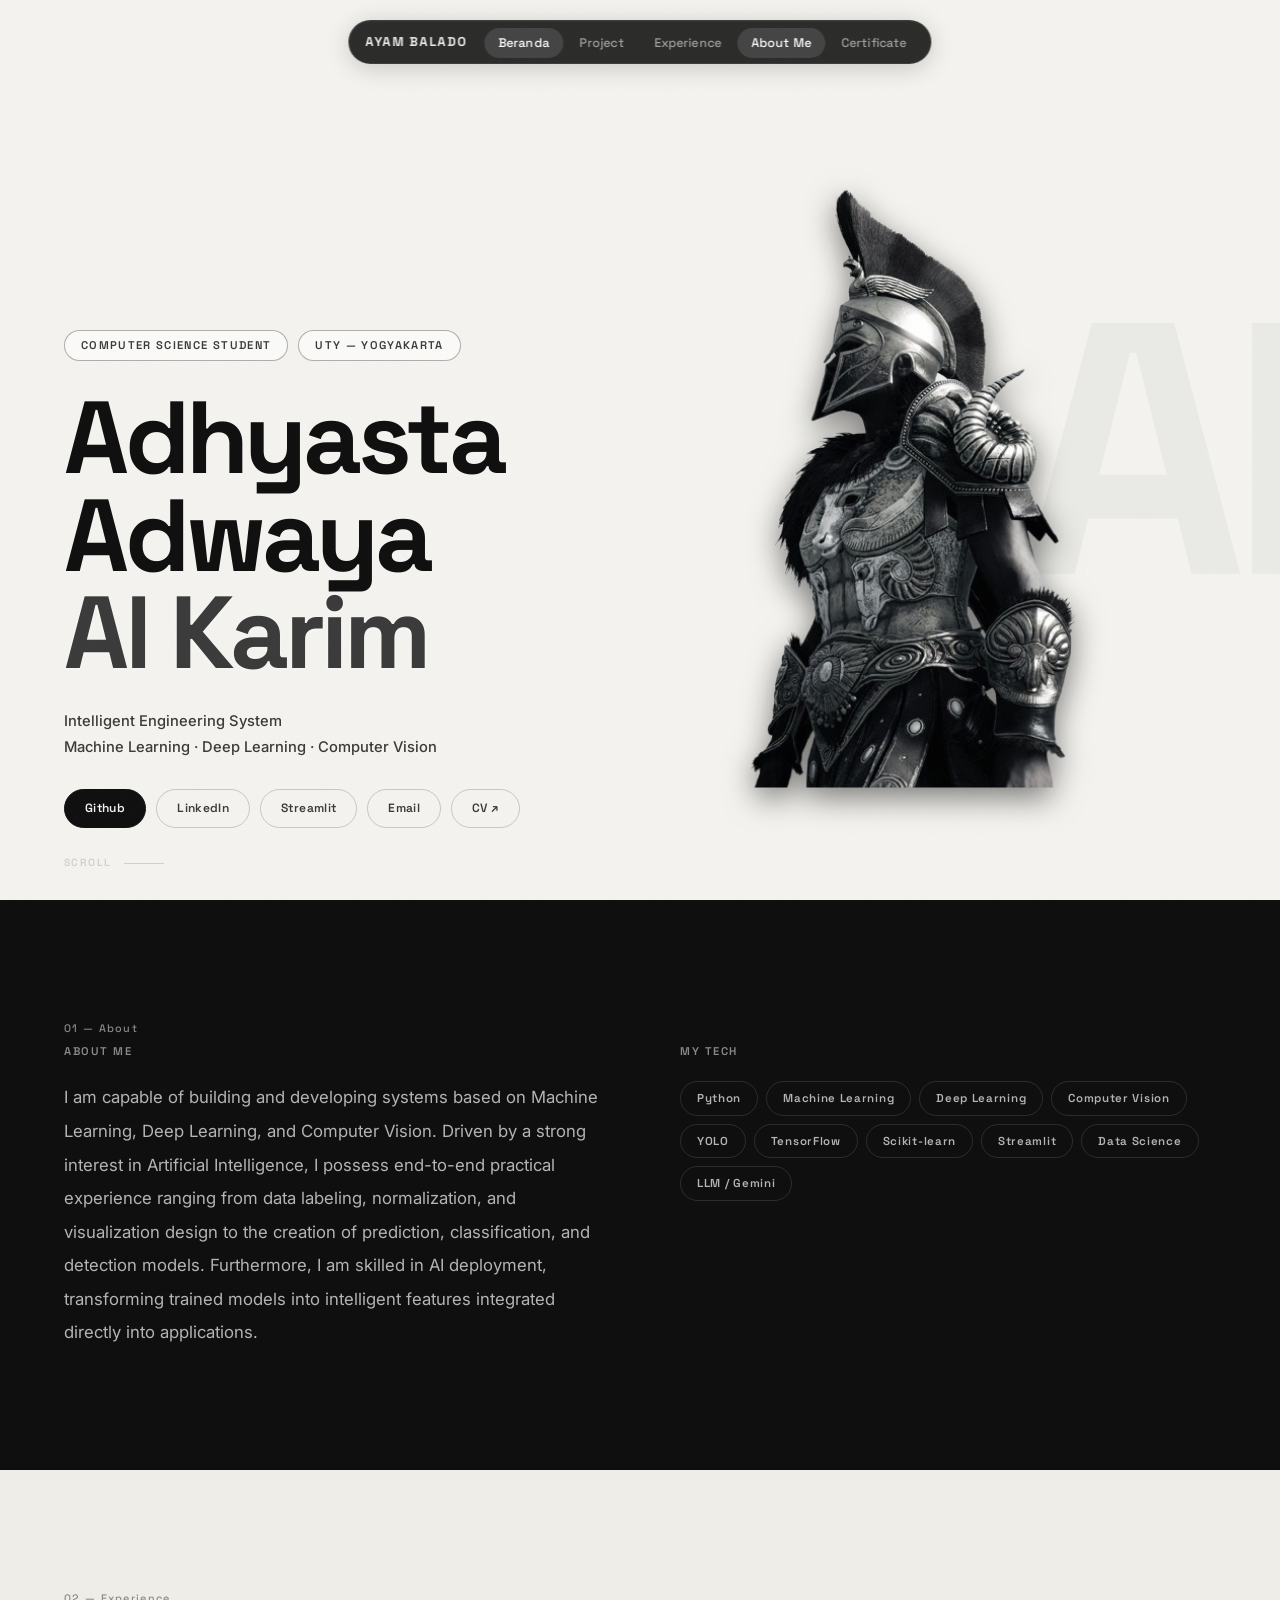
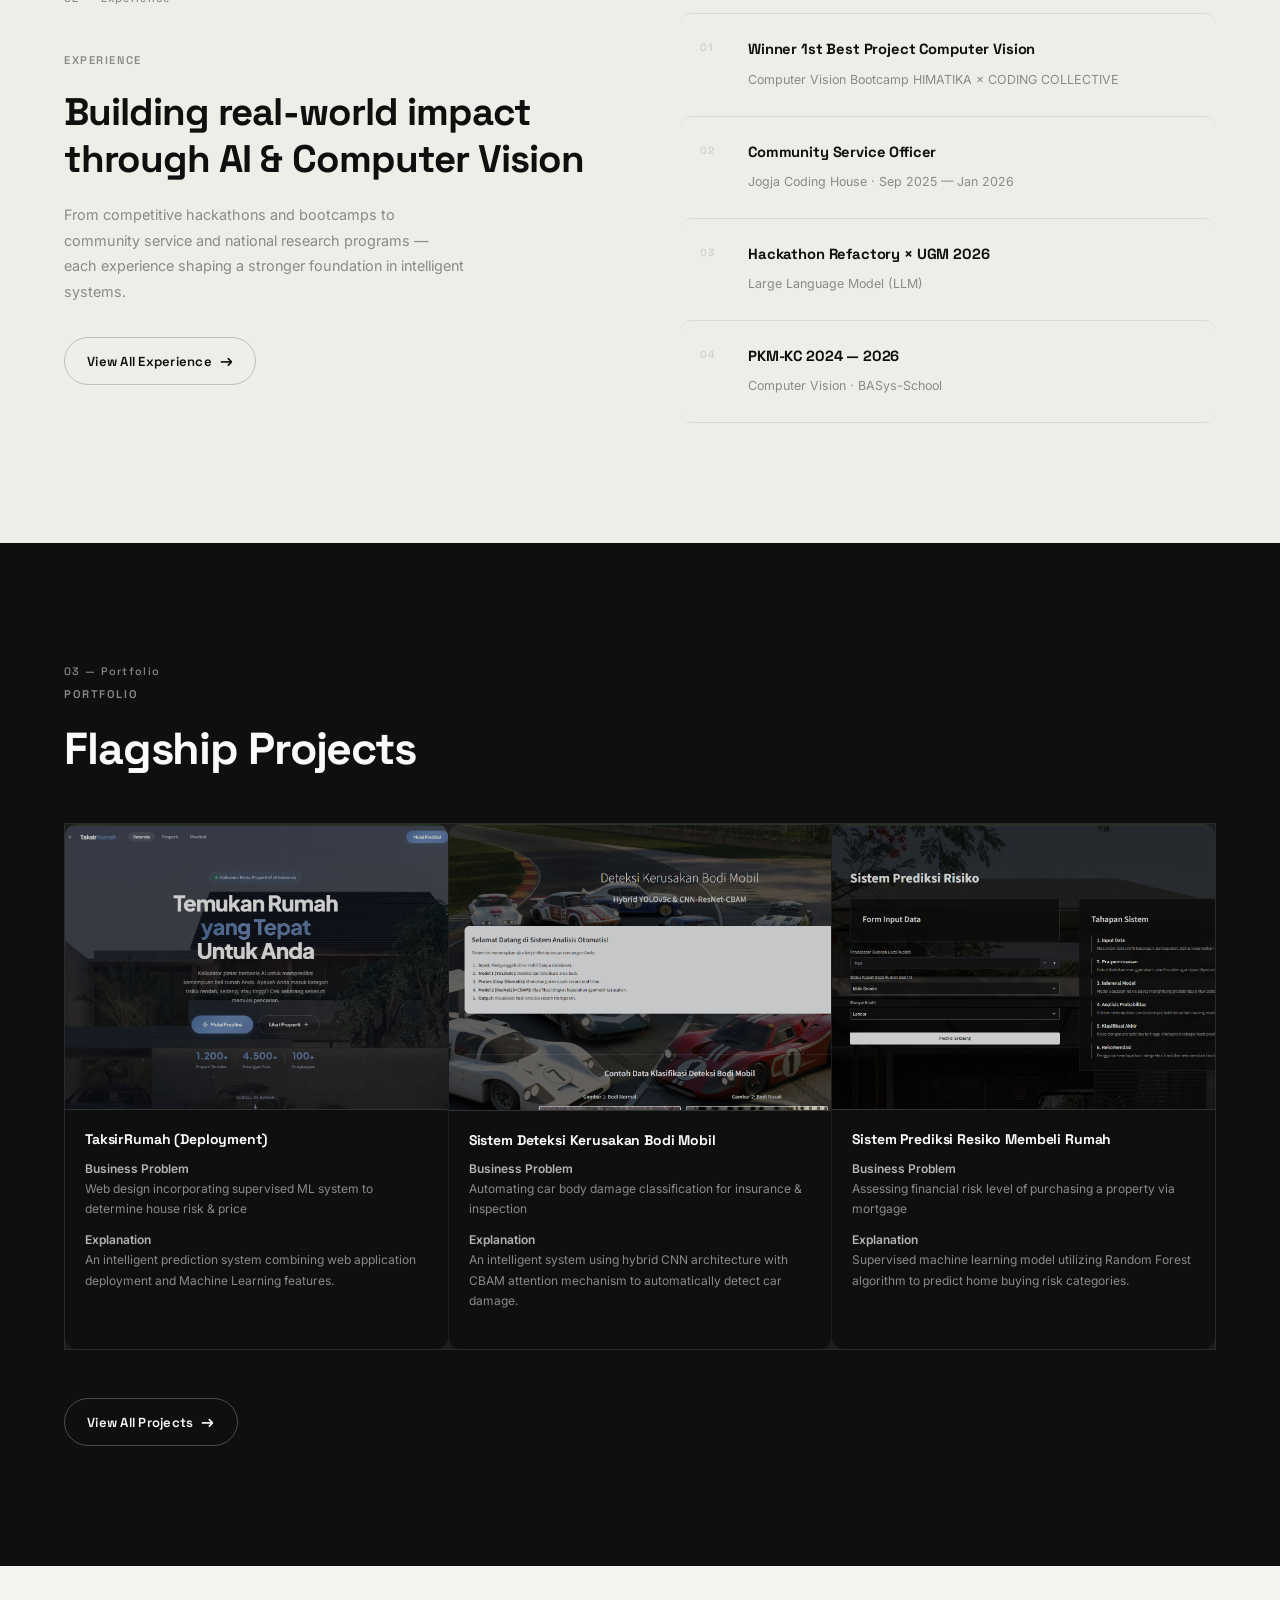
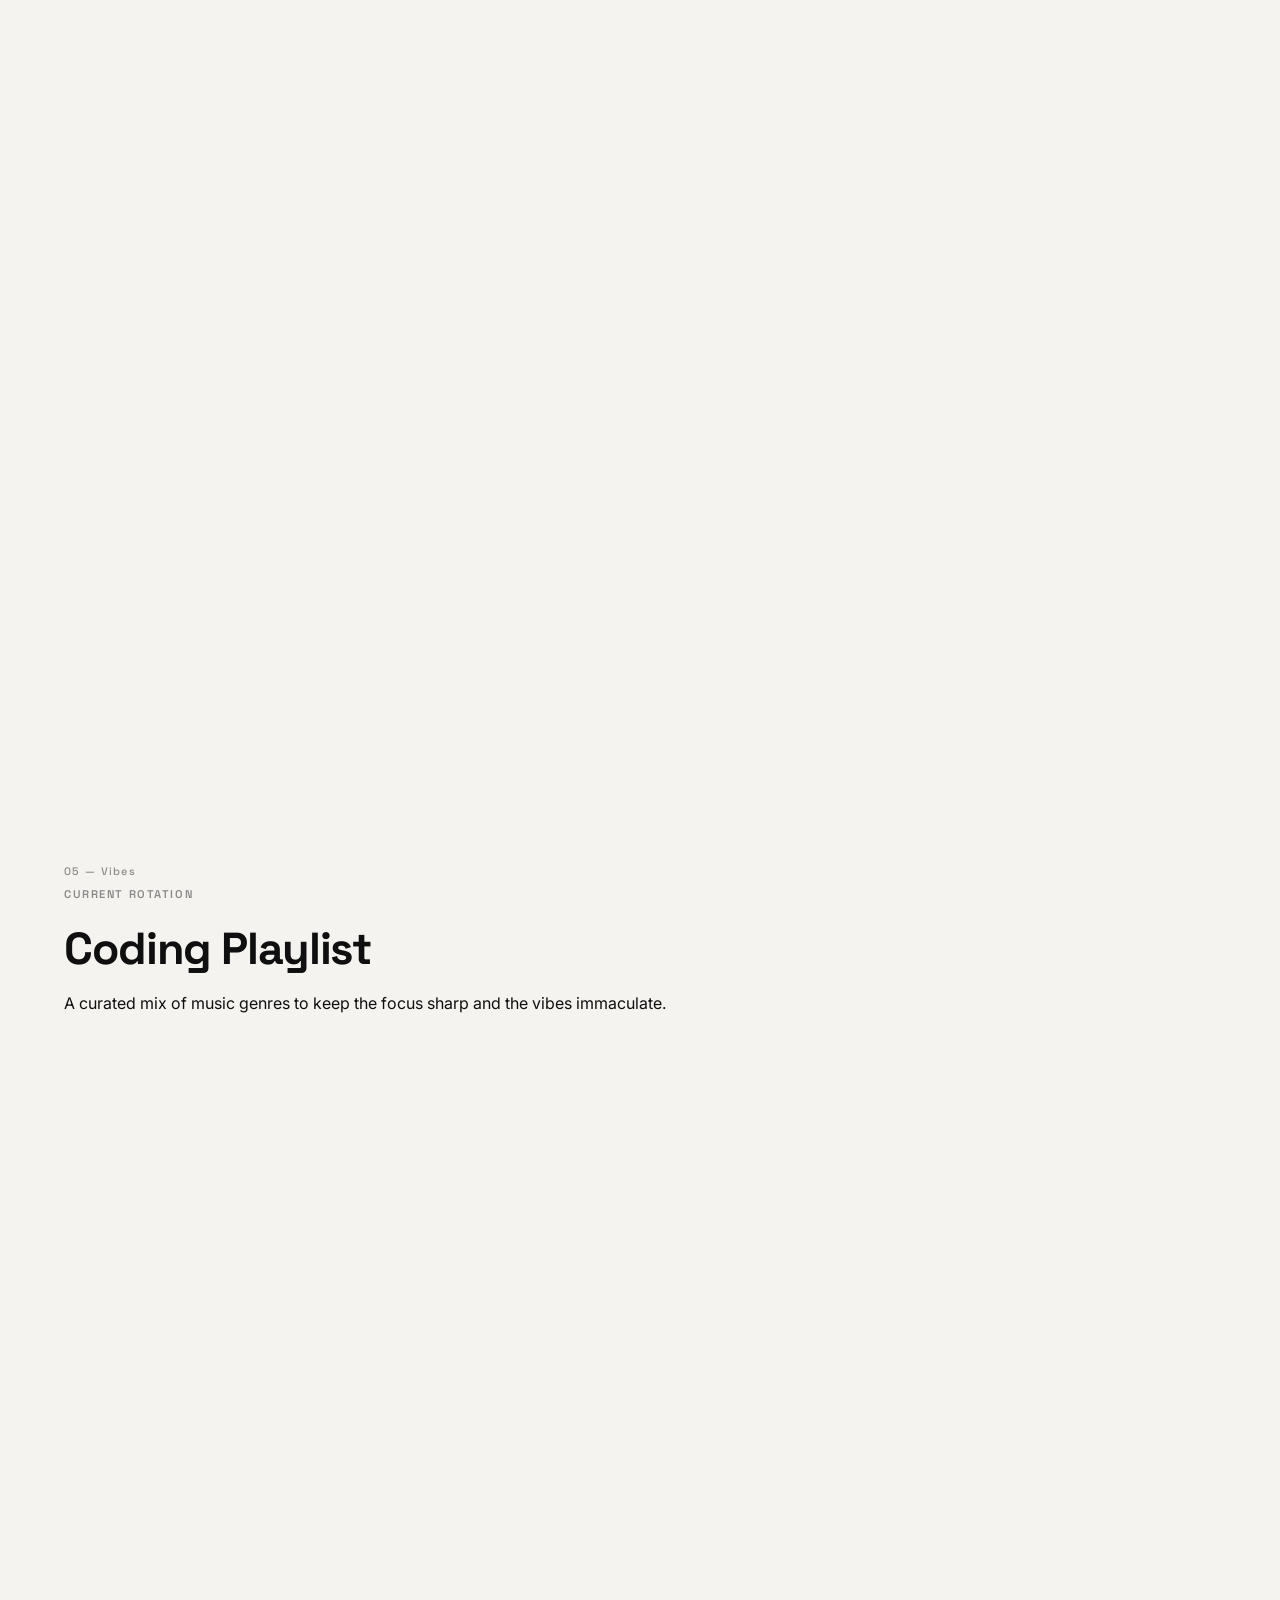
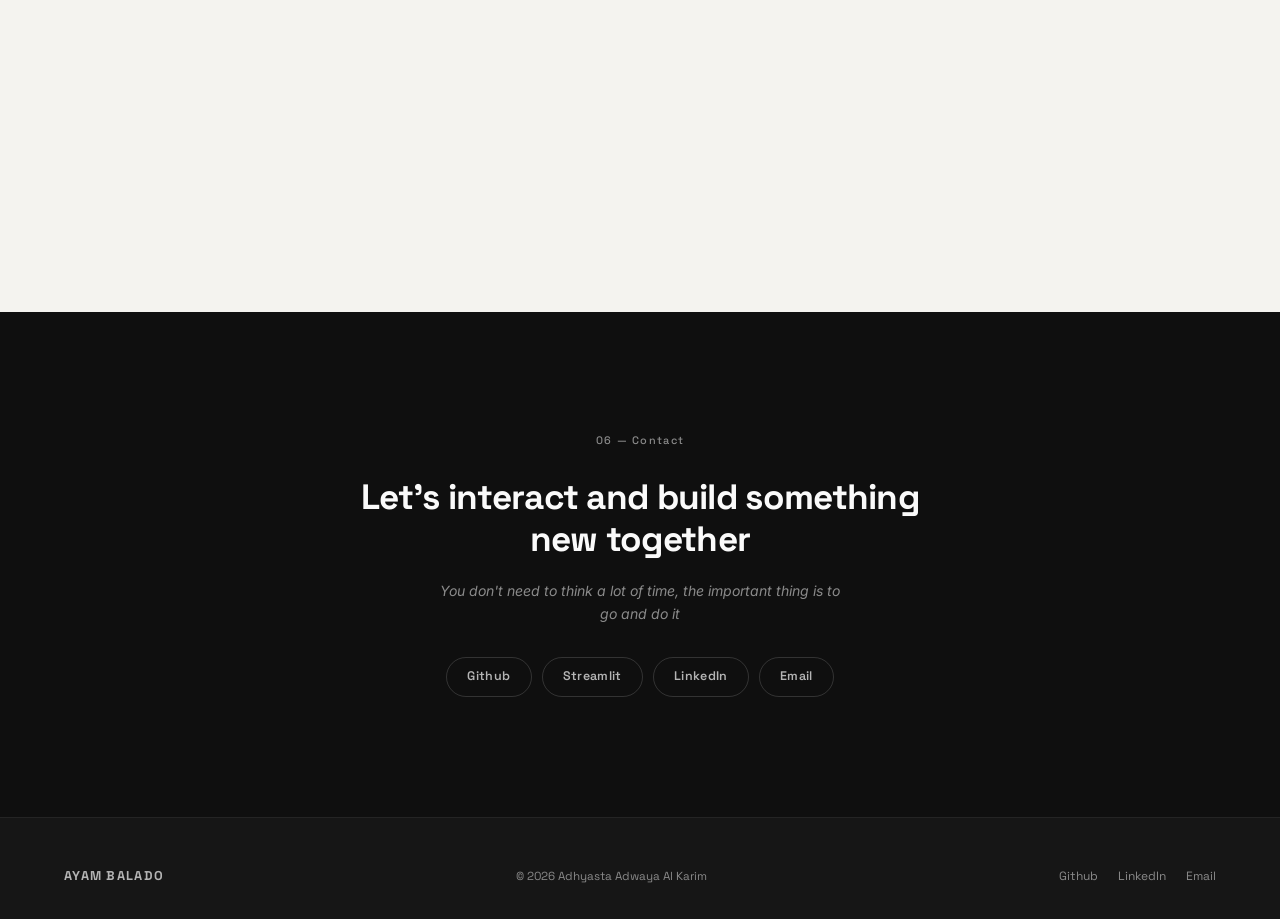
==== commit 4f1f3e5d: "update link footer" ====
--- a/index.html
+++ b/index.html
@@ -43,7 +43,9 @@
 
   <!-- HERO -->
   <section class="hero" id="home">
-    <div id="hero-3d-container"></div>
+    <img
+      src="AC_Odyssey_Kassandra___mythological_Tattoos_ares_____Tatuaje_de_gladiador__Guerreros_romanos__Guerrero_espartano-removebg-preview.png"
+      id="hero-image" alt="Hero Character" />
     <div class="hero-bg-number" aria-hidden="true">AI</div>
     <div class="hero-content">
       <div class="hero-tag-row">
@@ -247,9 +249,14 @@
         <h2 class="section-title">Coding Playlist</h2>
         <p class="spotify-desc">A curated mix of music genres to keep the focus sharp and the vibes immaculate.</p>
       </div>
-      <div class="spotify-wrapper">
+      <div class="spotify-wrapper" style="display: flex; flex-direction: column; gap: 24px;">
         <iframe style="border-radius:12px"
-          src="https://open.spotify.com/embed/playlist/6ZoCDAvQedZWIUV8cPZO7z?utm_source=generator&theme=0" width="100%"
+          src="https://open.spotify.com/embed/playlist/6ZoCDAvQedZWIUV8cPZO7z?si=d0681a38e5ee4d86" width="100%"
+          height="352" frameBorder="0" allowfullscreen=""
+          allow="autoplay; clipboard-write; encrypted-media; fullscreen; picture-in-picture" loading="lazy"></iframe>
+
+        <iframe style="border-radius:12px"
+          src="https://open.spotify.com/embed/playlist/2iVf49nI1dZjLs2Bl3CjJo?si=68bf5f2e84184d12" width="100%"
           height="352" frameBorder="0" allowfullscreen=""
           allow="autoplay; clipboard-write; encrypted-media; fullscreen; picture-in-picture" loading="lazy"></iframe>
       </div>
@@ -275,7 +282,7 @@
   <!-- FOOTER -->
   <footer class="footer">
     <div class="container footer-inner">
-      <span class="footer-logo">AAK</span>
+      <span class="footer-logo">Ayam Balado</span>
       <span style="color: var(--stone-light); font-size: 0.73rem;">© 2026 Adhyasta Adwaya Al Karim</span>
       <div class="footer-links">
         <a href="https://github.com/saturnsz" target="_blank">Github</a>
@@ -285,9 +292,7 @@
     </div>
   </footer>
 
-  <script src="three.min.js"></script>
-  <script src="OrbitControls.js"></script>
-  <script src="OBJLoader.js"></script>
+
   <script src="main.js"></script>
 </body>
 
--- a/style.css
+++ b/style.css
@@ -452,16 +452,18 @@
   overflow: hidden;
 }
 
-#hero-3d-container {
+#hero-image {
   position: absolute;
-  top: 0;
-  right: 0;
-  width: 50%;
-  height: 100%;
+  top: 50%;
+  right: 8%;
+  transform: translateY(-50%);
+  width: 45%;
+  height: 75%;
   z-index: 1;
-  cursor: grab;
-}
-#hero-3d-container:active { cursor: grabbing; }
+  object-fit: contain;
+  object-position: center;
+  filter: drop-shadow(0 10px 15px rgba(0,0,0,0.5));
+}
 
 .hero-bg-number {
   position: absolute;
@@ -1395,7 +1397,7 @@
     gap: 48px;
   }
 
-  #hero-3d-container {
+  #hero-image {
     width: 100%;
     opacity: 0.4;
     pointer-events: none;
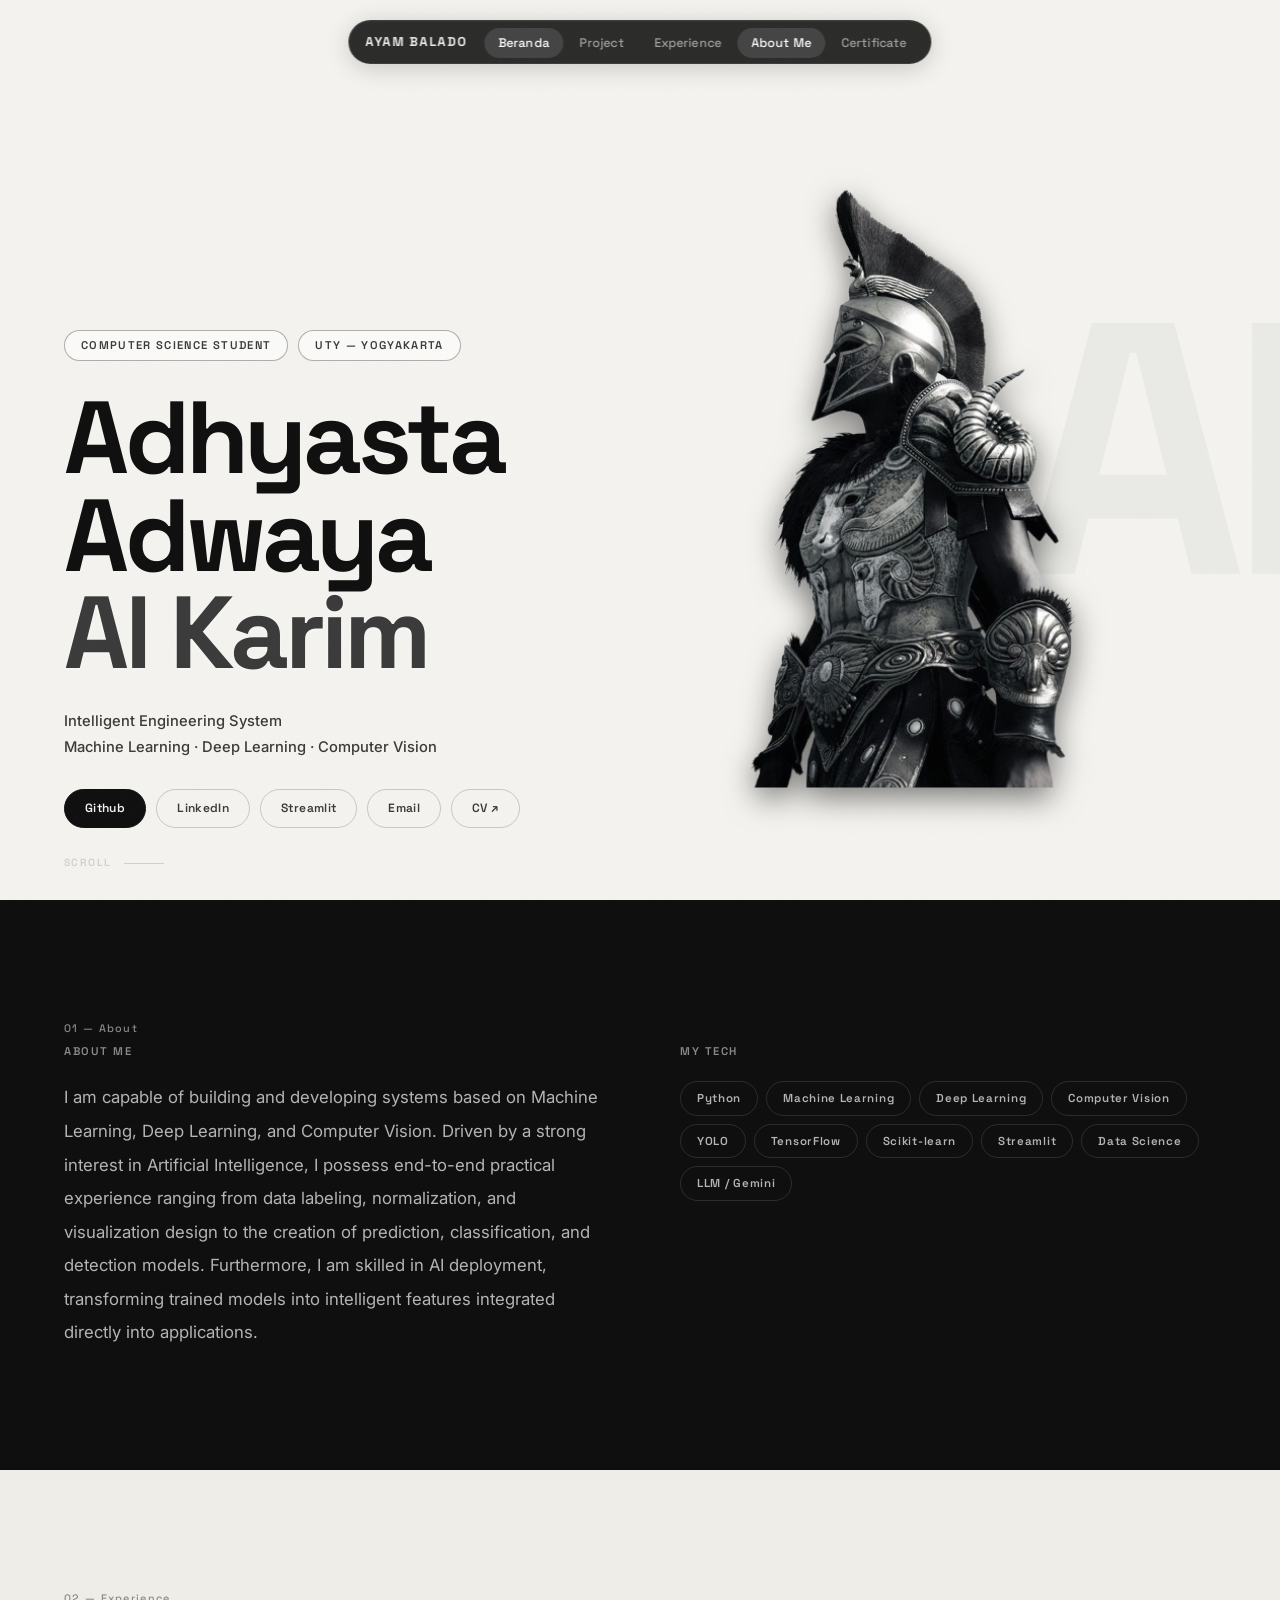
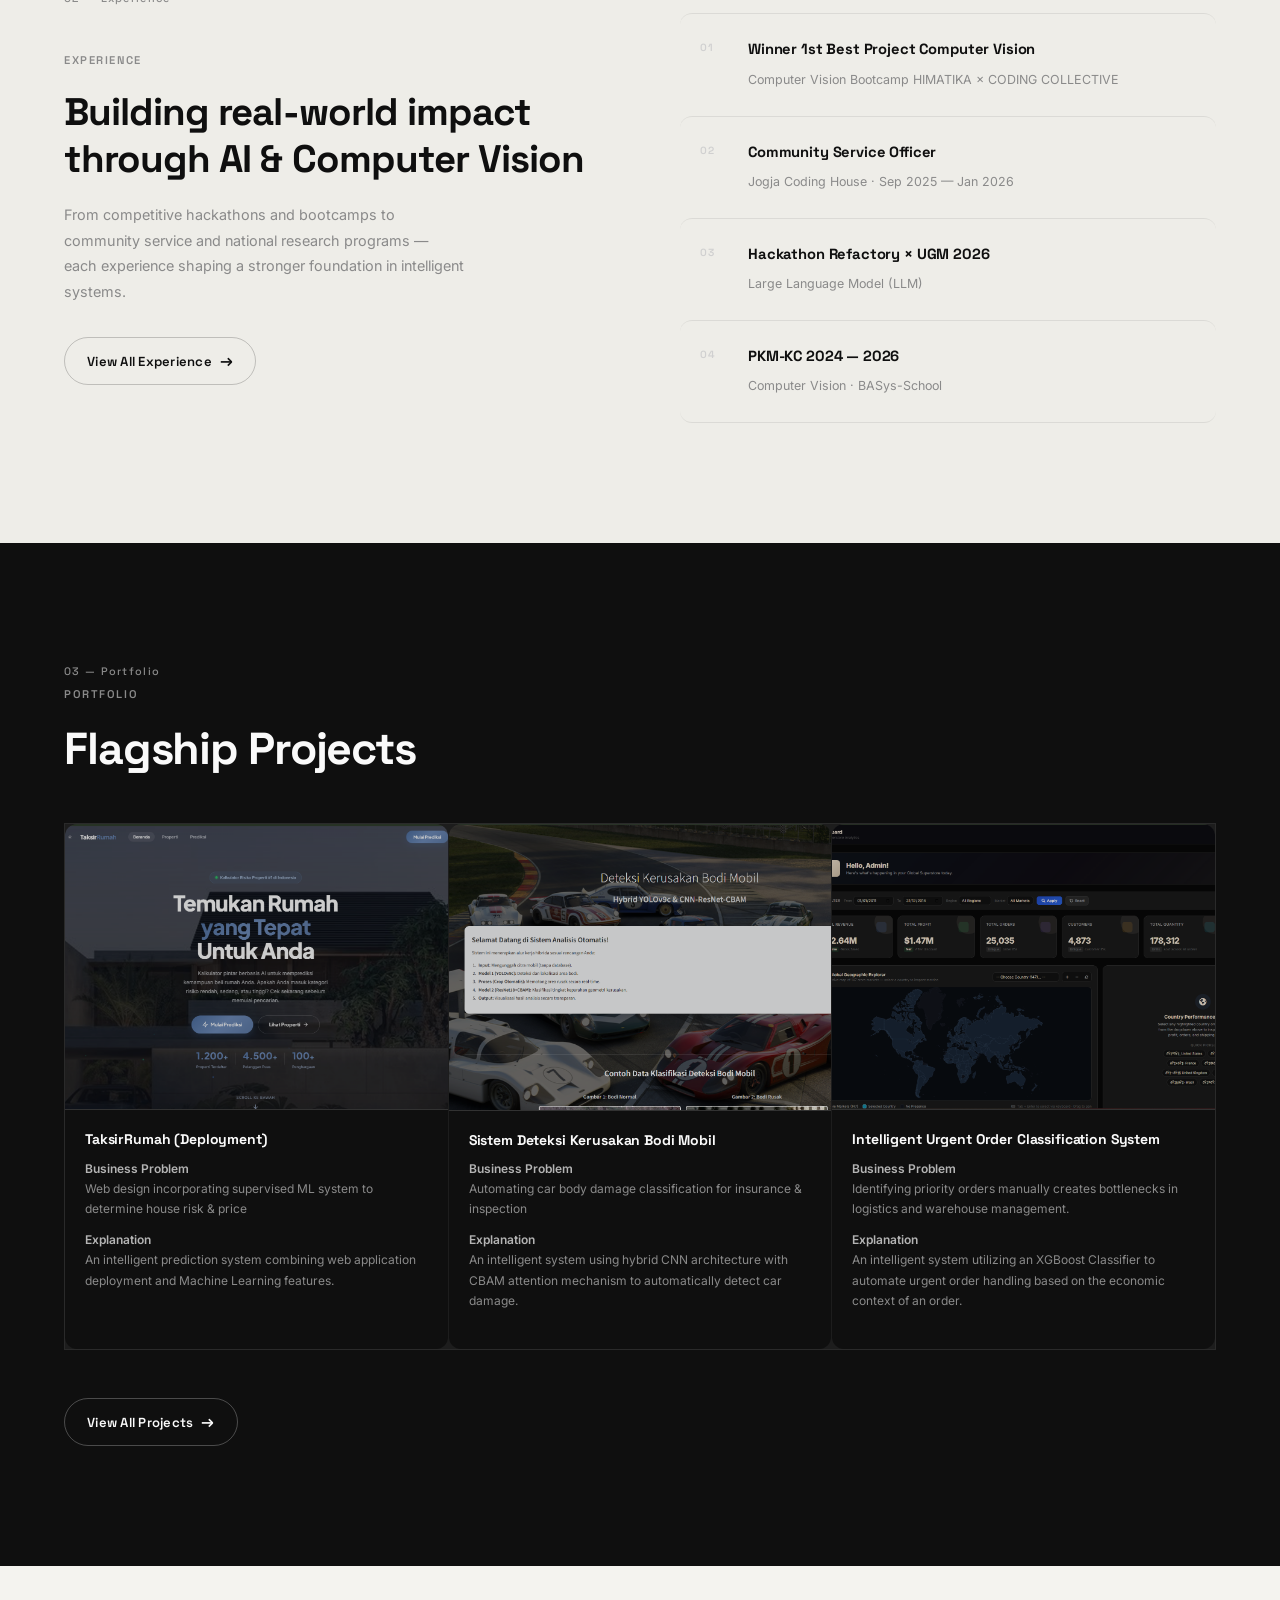
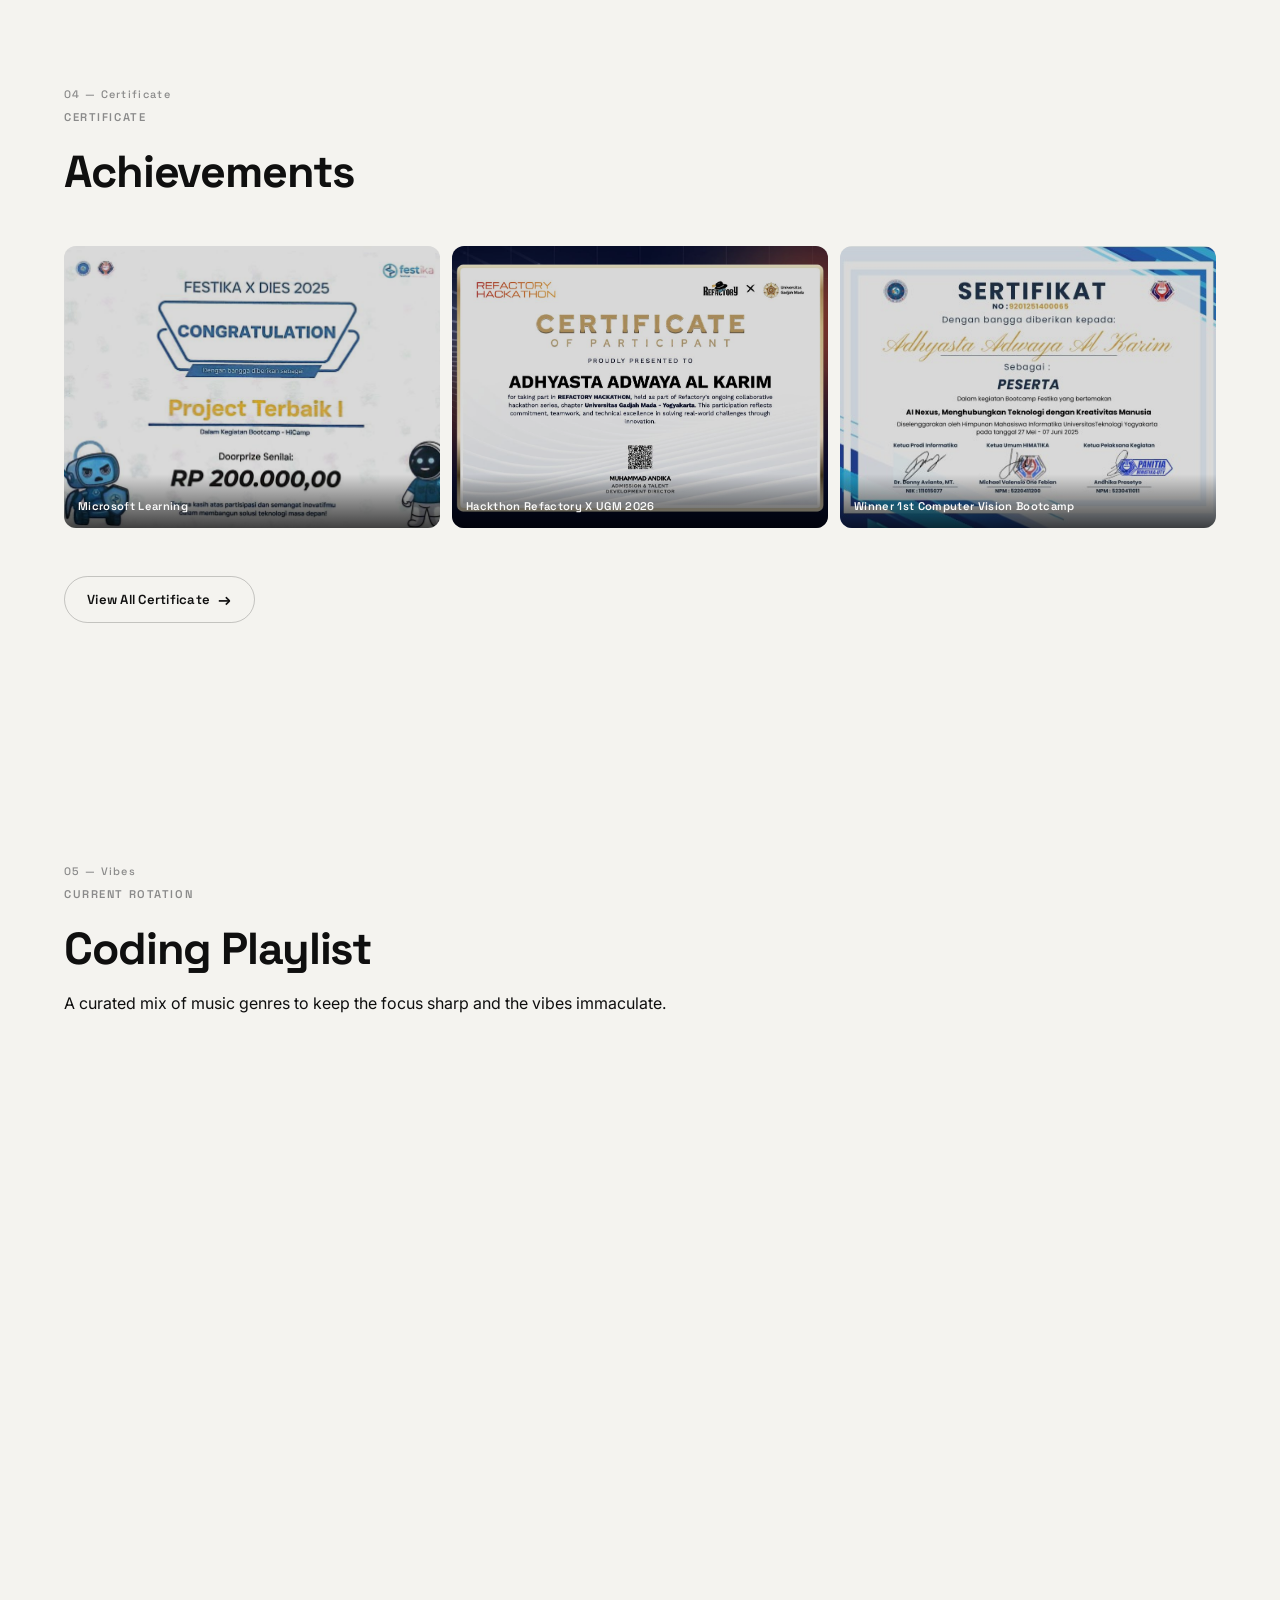
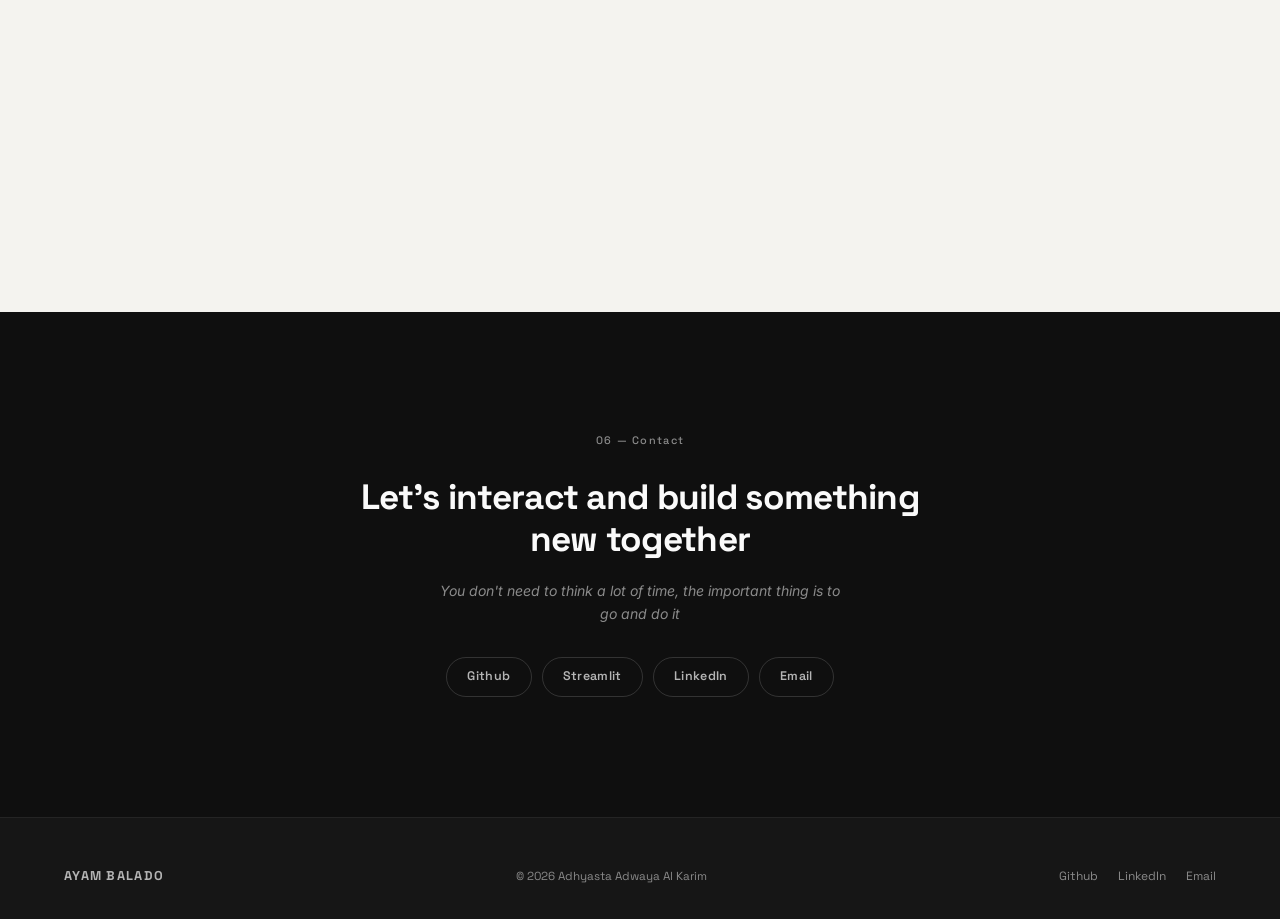
==== commit c4024071: "udpate fitur portofolio baru" ====
--- a/index.html
+++ b/index.html
@@ -195,17 +195,17 @@
           </div>
         </a>
 
-        <a href="https://taksirrumah-sistemprediksiresiko.streamlit.app/" target="_blank" rel="noopener noreferrer"
+        <a href="https://project-ln-t-camp-global-superstore.vercel.app/" target="_blank" rel="noopener noreferrer"
           class="project-card" id="preview-project3">
           <div class="project-thumb">
-            <img src="project/gambar 3.png" alt="Sistem Prediksi Tingkat Resiko Membeli Rumah" />
+            <img src="project/gambar 6.png" alt="Global Superstore Urgent Order Classification" />
           </div>
           <div class="project-info">
-            <h3 class="project-name">Sistem Prediksi Resiko Membeli Rumah</h3>
-            <p class="project-short"><strong>Business Problem</strong><br />Assessing financial risk level of purchasing
-              a property via mortgage</p>
-            <p class="project-explain"><strong>Explanation</strong><br />Supervised machine learning model utilizing
-              Random Forest algorithm to predict home buying risk categories.</p>
+            <h3 class="project-name">Intelligent Urgent Order Classification System</h3>
+            <p class="project-short"><strong>Business Problem</strong><br />Identifying priority orders manually creates
+              bottlenecks in logistics and warehouse management.</p>
+            <p class="project-explain"><strong>Explanation</strong><br />An intelligent system utilizing an XGBoost
+              Classifier to automate urgent order handling based on the economic context of an order.</p>
           </div>
         </a>
 
--- a/style.css
+++ b/style.css
@@ -3,24 +3,24 @@
    ============================================= */
 :root {
   /* Core palette */
-  --cream:       #f4f3ef;
-  --cream-dark:  #eceae4;
-  --ink:         #0f0f0f;
-  --ink-soft:    #181818;
-  --ink-mid:     #252525;
-  --stone:       #3a3a3a;
-  --stone-mid:   #5a5a5a;
+  --cream: #f4f3ef;
+  --cream-dark: #eceae4;
+  --ink: #0f0f0f;
+  --ink-soft: #181818;
+  --ink-mid: #252525;
+  --stone: #3a3a3a;
+  --stone-mid: #5a5a5a;
   --stone-light: #8a8a8a;
-  --mist:        #b4b4b4;
-  --fog:         #d0d0d0;
-  --white:       #fafafa;
-  --pure-white:  #ffffff;
+  --mist: #b4b4b4;
+  --fog: #d0d0d0;
+  --white: #fafafa;
+  --pure-white: #ffffff;
 
   /* Section backgrounds */
-  --bg-light:    #f4f3ef;
-  --bg-light2:   #eeede8;
-  --bg-dark:     #0f0f0f;
-  --bg-dark2:    #161616;
+  --bg-light: #f4f3ef;
+  --bg-light2: #eeede8;
+  --bg-dark: #0f0f0f;
+  --bg-dark2: #161616;
 
   /* Fonts */
   --font-main: 'Space Grotesk', sans-serif;
@@ -40,9 +40,18 @@
 /* =============================================
    RESET & BASE
    ============================================= */
-*, *::before, *::after { box-sizing: border-box; margin: 0; padding: 0; }
-
-html { scroll-behavior: smooth; font-size: 16px; }
+*,
+*::before,
+*::after {
+  box-sizing: border-box;
+  margin: 0;
+  padding: 0;
+}
+
+html {
+  scroll-behavior: smooth;
+  font-size: 16px;
+}
 
 body {
   font-family: var(--font-body);
@@ -52,18 +61,40 @@
   overflow-x: hidden;
 }
 
-a { text-decoration: none; color: inherit; }
-img { max-width: 100%; display: block; }
-ul { list-style: none; }
-
-::selection { background: var(--ink); color: var(--cream); }
+a {
+  text-decoration: none;
+  color: inherit;
+}
+
+img {
+  max-width: 100%;
+  display: block;
+}
+
+ul {
+  list-style: none;
+}
+
+::selection {
+  background: var(--ink);
+  color: var(--cream);
+}
 
 /* =============================================
    SCROLLBAR
    ============================================= */
-::-webkit-scrollbar { width: 3px; }
-::-webkit-scrollbar-track { background: var(--bg-light); }
-::-webkit-scrollbar-thumb { background: var(--fog); border-radius: 2px; }
+::-webkit-scrollbar {
+  width: 3px;
+}
+
+::-webkit-scrollbar-track {
+  background: var(--bg-light);
+}
+
+::-webkit-scrollbar-thumb {
+  background: var(--fog);
+  border-radius: 2px;
+}
 
 /* =============================================
    NOISE TEXTURE OVERLAY
@@ -100,10 +131,10 @@
   background: rgba(15, 15, 15, 0.88);
   backdrop-filter: blur(20px) saturate(1.4);
   -webkit-backdrop-filter: blur(20px) saturate(1.4);
-  border: 1px solid rgba(255,255,255,0.08);
+  border: 1px solid rgba(255, 255, 255, 0.08);
   border-radius: 999px;
   padding: 8px 10px 8px 16px;
-  box-shadow: 0 4px 24px rgba(0,0,0,0.18), 0 1px 0 rgba(255,255,255,0.04) inset;
+  box-shadow: 0 4px 24px rgba(0, 0, 0, 0.18), 0 1px 0 rgba(255, 255, 255, 0.04) inset;
 }
 
 .nav-logo {
@@ -112,12 +143,15 @@
   font-weight: 700;
   letter-spacing: 0.12em;
   text-transform: uppercase;
-  color: rgba(255,255,255,0.9);
+  color: rgba(255, 255, 255, 0.9);
   margin-right: 16px;
   flex-shrink: 0;
   transition: color var(--transition);
 }
-.nav-logo:hover { color: #fff; }
+
+.nav-logo:hover {
+  color: #fff;
+}
 
 .nav-links {
   display: flex;
@@ -130,18 +164,20 @@
   font-size: 0.78rem;
   font-weight: 500;
   letter-spacing: 0.01em;
-  color: rgba(255,255,255,0.55);
+  color: rgba(255, 255, 255, 0.55);
   padding: 7px 14px;
   border-radius: 999px;
   transition: background var(--transition), color var(--transition);
   white-space: nowrap;
 }
+
 .nav-link:hover {
-  background: rgba(255,255,255,0.1);
-  color: rgba(255,255,255,0.9);
-}
+  background: rgba(255, 255, 255, 0.1);
+  color: rgba(255, 255, 255, 0.9);
+}
+
 .nav-link.active {
-  background: rgba(255,255,255,0.12);
+  background: rgba(255, 255, 255, 0.12);
   color: #fff;
 }
 
@@ -156,10 +192,12 @@
   padding: 6px;
   margin-left: 8px;
 }
+
 .hamburger span {
   display: block;
-  width: 20px; height: 1.5px;
-  background: rgba(255,255,255,0.8);
+  width: 20px;
+  height: 1.5px;
+  background: rgba(255, 255, 255, 0.8);
   transition: var(--transition);
 }
 
@@ -172,26 +210,32 @@
   left: 0;
   width: 100%;
   flex-direction: column;
-  background: rgba(15,15,15,0.97);
+  background: rgba(15, 15, 15, 0.97);
   backdrop-filter: blur(20px);
-  border: 1px solid rgba(255,255,255,0.08);
+  border: 1px solid rgba(255, 255, 255, 0.08);
   border-radius: 20px;
   margin-top: 8px;
   padding: 8px;
   gap: 2px;
   transition: opacity var(--transition), transform var(--transition), visibility var(--transition);
 }
+
 .mobile-menu a {
   font-family: var(--font-main);
   font-size: 0.85rem;
   font-weight: 500;
   padding: 10px 16px;
   border-radius: 12px;
-  color: rgba(255,255,255,0.6);
+  color: rgba(255, 255, 255, 0.6);
   transition: background var(--transition), color var(--transition);
 }
-.mobile-menu a:hover { background: rgba(255,255,255,0.08); color: #fff; }
-.mobile-menu.open { 
+
+.mobile-menu a:hover {
+  background: rgba(255, 255, 255, 0.08);
+  color: #fff;
+}
+
+.mobile-menu.open {
   visibility: visible;
   opacity: 1;
   transform: translateY(0);
@@ -217,6 +261,7 @@
   background: var(--bg-light);
   color: var(--ink);
 }
+
 .section-light2 {
   background: var(--bg-light2);
   color: var(--ink);
@@ -227,6 +272,7 @@
   background: var(--bg-dark);
   color: var(--white);
 }
+
 .section-dark2 {
   background: var(--bg-dark2);
   color: var(--white);
@@ -236,10 +282,11 @@
 .section-divider {
   width: 100%;
   height: 1px;
-  background: rgba(0,0,0,0.1);
-}
+  background: rgba(0, 0, 0, 0.1);
+}
+
 .section-divider-dark {
-  background: rgba(255,255,255,0.07);
+  background: rgba(255, 255, 255, 0.07);
 }
 
 /* =============================================
@@ -253,6 +300,7 @@
   color: var(--stone-light);
   margin-bottom: 6px;
 }
+
 .section-dark .section-index,
 .section-dark2 .section-index {
   color: var(--stone-light);
@@ -267,6 +315,7 @@
   color: var(--stone-light);
   margin-bottom: 20px;
 }
+
 .section-dark .section-label,
 .section-dark2 .section-label {
   color: var(--stone-light);
@@ -281,14 +330,19 @@
   margin-bottom: 16px;
   line-height: 1.12;
 }
+
 .section-dark .section-title,
 .section-dark2 .section-title {
   color: var(--white);
 }
 
-.section-header { margin-bottom: 48px; }
-
-.section-cta { margin-top: 48px; }
+.section-header {
+  margin-bottom: 48px;
+}
+
+.section-cta {
+  margin-top: 48px;
+}
 
 /* =============================================
    NUMBERED ROW LAYOUT (augen-style)
@@ -298,19 +352,22 @@
   grid-template-columns: 80px 1fr;
   gap: 0 40px;
   padding: 40px 0;
-  border-top: 1px solid rgba(0,0,0,0.1);
+  border-top: 1px solid rgba(0, 0, 0, 0.1);
   align-items: start;
 }
+
 .section-dark .numbered-row,
 .section-dark2 .numbered-row {
-  border-top-color: rgba(255,255,255,0.08);
-}
+  border-top-color: rgba(255, 255, 255, 0.08);
+}
+
 .numbered-row:last-child {
-  border-bottom: 1px solid rgba(0,0,0,0.1);
-}
+  border-bottom: 1px solid rgba(0, 0, 0, 0.1);
+}
+
 .section-dark .numbered-row:last-child,
 .section-dark2 .numbered-row:last-child {
-  border-bottom-color: rgba(255,255,255,0.08);
+  border-bottom-color: rgba(255, 255, 255, 0.08);
 }
 
 .row-num {
@@ -345,6 +402,7 @@
   color: var(--ink);
   line-height: 1.2;
 }
+
 .section-dark .row-body-title,
 .section-dark2 .row-body-title {
   color: var(--white);
@@ -362,24 +420,33 @@
   display: inline-flex;
   align-items: center;
   gap: 8px;
-  border: 1px solid rgba(0,0,0,0.2);
+  border: 1px solid rgba(0, 0, 0, 0.2);
   padding: 10px 22px;
   border-radius: 999px;
   transition: background var(--transition), color var(--transition), border-color var(--transition), gap var(--transition);
 }
+
 .cta-link:hover {
   background: var(--ink);
   color: var(--cream);
   border-color: var(--ink);
   gap: 14px;
 }
-.cta-link .arrow { font-size: 1rem; transition: transform var(--transition); }
-.cta-link:hover .arrow { transform: translateX(3px); }
+
+.cta-link .arrow {
+  font-size: 1rem;
+  transition: transform var(--transition);
+}
+
+.cta-link:hover .arrow {
+  transform: translateX(3px);
+}
 
 .cta-link-light {
   color: var(--white);
-  border-color: rgba(255,255,255,0.25);
-}
+  border-color: rgba(255, 255, 255, 0.25);
+}
+
 .cta-link-light:hover {
   background: var(--white);
   color: var(--ink);
@@ -396,13 +463,14 @@
   letter-spacing: 0.03em;
   padding: 7px 18px;
   border-radius: 999px;
-  border: 1px solid rgba(0,0,0,0.18);
+  border: 1px solid rgba(0, 0, 0, 0.18);
   color: var(--ink);
   background: transparent;
   cursor: pointer;
   transition: background var(--transition), color var(--transition), border-color var(--transition);
   display: inline-block;
 }
+
 .pill-btn:hover {
   background: var(--ink);
   color: var(--cream);
@@ -411,8 +479,9 @@
 
 .pill-btn-dark {
   color: var(--white);
-  border-color: rgba(255,255,255,0.2);
-}
+  border-color: rgba(255, 255, 255, 0.2);
+}
+
 .pill-btn-dark:hover {
   background: var(--white);
   color: var(--ink);
@@ -427,15 +496,16 @@
   text-transform: uppercase;
   padding: 5px 14px;
   border-radius: 999px;
-  border: 1px solid rgba(0,0,0,0.15);
+  border: 1px solid rgba(0, 0, 0, 0.15);
   color: var(--stone);
   background: transparent;
   display: inline-block;
 }
+
 .section-dark .pill-tag,
 .section-dark2 .pill-tag {
   color: var(--mist);
-  border-color: rgba(255,255,255,0.15);
+  border-color: rgba(255, 255, 255, 0.15);
 }
 
 /* =============================================
@@ -462,7 +532,7 @@
   z-index: 1;
   object-fit: contain;
   object-position: center;
-  filter: drop-shadow(0 10px 15px rgba(0,0,0,0.5));
+  filter: drop-shadow(0 10px 15px rgba(0, 0, 0, 0.5));
 }
 
 .hero-bg-number {
@@ -474,7 +544,7 @@
   font-size: clamp(220px, 28vw, 400px);
   font-weight: 800;
   letter-spacing: -0.05em;
-  color: rgba(0,0,0,0.04);
+  color: rgba(0, 0, 0, 0.04);
   line-height: 1;
   pointer-events: none;
   user-select: none;
@@ -504,8 +574,8 @@
   color: var(--stone);
   padding: 6px 16px;
   border-radius: 999px;
-  border: 1px solid rgba(0,0,0,0.3);
-  background: rgba(255,255,255,0.55);
+  border: 1px solid rgba(0, 0, 0, 0.3);
+  background: rgba(255, 255, 255, 0.55);
   backdrop-filter: blur(6px);
   display: inline-block;
   animation: fadeInUp 0.8s ease both;
@@ -524,7 +594,7 @@
 
 .hero-title .name-accent {
   color: var(--stone);
-  text-shadow: 0 1px 4px rgba(255,255,255,0.5);
+  text-shadow: 0 1px 4px rgba(255, 255, 255, 0.5);
 }
 
 .hero-sub {
@@ -552,22 +622,25 @@
   letter-spacing: 0.03em;
   padding: 9px 20px;
   border-radius: 999px;
-  border: 1px solid rgba(0,0,0,0.18);
+  border: 1px solid rgba(0, 0, 0, 0.18);
   color: var(--stone);
   background: transparent;
   transition: background var(--transition), color var(--transition), border-color var(--transition), transform var(--transition);
 }
+
 .hero-social-btn:hover {
   background: var(--ink);
   color: var(--cream);
   border-color: var(--ink);
   transform: translateY(-2px);
 }
+
 .hero-social-btn.primary {
   background: var(--ink);
   color: var(--cream);
   border-color: var(--ink);
 }
+
 .hero-social-btn.primary:hover {
   background: var(--stone);
   border-color: var(--stone);
@@ -582,6 +655,7 @@
   gap: 12px;
   animation: fadeIn 1.5s 0.8s ease both;
 }
+
 .hero-scroll-indicator span {
   font-family: var(--font-main);
   font-size: 0.65rem;
@@ -590,8 +664,10 @@
   text-transform: uppercase;
   color: var(--fog);
 }
+
 .scroll-line {
-  width: 40px; height: 1px;
+  width: 40px;
+  height: 1px;
   background: var(--fog);
   animation: scrollPulse 2s ease-in-out infinite;
 }
@@ -630,15 +706,16 @@
   letter-spacing: 0.06em;
   padding: 7px 16px;
   background: transparent;
-  border: 1px solid rgba(255,255,255,0.12);
+  border: 1px solid rgba(255, 255, 255, 0.12);
   border-radius: 999px;
   color: var(--mist);
   transition: background var(--transition), color var(--transition), border-color var(--transition);
 }
+
 .tech-item:hover {
-  background: rgba(255,255,255,0.07);
+  background: rgba(255, 255, 255, 0.07);
   color: var(--white);
-  border-color: rgba(255,255,255,0.22);
+  border-color: rgba(255, 255, 255, 0.22);
 }
 
 /* =============================================
@@ -684,18 +761,21 @@
   align-items: flex-start;
   gap: 20px;
   padding: 24px 20px;
-  border-top: 1px solid rgba(0,0,0,0.08);
+  border-top: 1px solid rgba(0, 0, 0, 0.08);
   transition: background var(--transition), transform var(--transition), box-shadow var(--transition);
   border-radius: 12px;
 }
+
 .exp-preview-item:hover {
   background: var(--pure-white);
   transform: translateY(-3px);
-  box-shadow: 0 10px 30px rgba(0,0,0,0.05);
-}
+  box-shadow: 0 10px 30px rgba(0, 0, 0, 0.05);
+}
+
 .exp-preview-item:last-child {
-  border-bottom: 1px solid rgba(0,0,0,0.08);
-}
+  border-bottom: 1px solid rgba(0, 0, 0, 0.08);
+}
+
 .exp-preview-item:hover:last-child {
   border-bottom-color: transparent;
 }
@@ -737,8 +817,8 @@
   display: grid;
   grid-template-columns: repeat(3, 1fr);
   gap: 1px;
-  background: rgba(255,255,255,0.06);
-  border: 1px solid rgba(255,255,255,0.06);
+  background: rgba(255, 255, 255, 0.06);
+  border: 1px solid rgba(255, 255, 255, 0.06);
 }
 
 .project-card {
@@ -751,10 +831,11 @@
   border-radius: 12px;
   overflow: hidden;
 }
-.project-card:hover { 
+
+.project-card:hover {
   background: var(--bg-dark2);
   transform: translateY(-8px);
-  box-shadow: 0 16px 40px rgba(0,0,0,0.4);
+  box-shadow: 0 16px 40px rgba(0, 0, 0, 0.4);
   z-index: 2;
 }
 
@@ -762,7 +843,7 @@
   width: 100%;
   aspect-ratio: 4/3;
   overflow: hidden;
-  border-bottom: 1px solid rgba(255,255,255,0.06);
+  border-bottom: 1px solid rgba(255, 255, 255, 0.06);
   background: var(--ink-mid);
 }
 
@@ -773,12 +854,15 @@
   filter: brightness(0.8) grayscale(0.1);
   transition: filter var(--transition-slow), transform var(--transition-slow);
 }
+
 .project-card:hover .project-thumb img {
   filter: brightness(0.95) grayscale(0);
   transform: scale(1.04);
 }
 
-.project-info { padding: 20px 20px 0; }
+.project-info {
+  padding: 20px 20px 0;
+}
 
 .project-name {
   font-family: var(--font-main);
@@ -790,13 +874,16 @@
   letter-spacing: -0.01em;
 }
 
-.project-short, .project-explain {
+.project-short,
+.project-explain {
   font-size: 0.75rem;
   color: var(--stone-light);
   line-height: 1.7;
   margin-bottom: 10px;
 }
-.project-short strong, .project-explain strong {
+
+.project-short strong,
+.project-explain strong {
   color: var(--mist);
   font-weight: 600;
 }
@@ -823,9 +910,10 @@
   background: var(--cream-dark);
   transition: transform var(--transition-slow), box-shadow var(--transition-slow);
 }
+
 .cert-thumb:hover {
   transform: translateY(-6px);
-  box-shadow: 0 12px 30px rgba(0,0,0,0.1);
+  box-shadow: 0 12px 30px rgba(0, 0, 0, 0.1);
 }
 
 .cert-thumb img {
@@ -838,8 +926,10 @@
 
 .cert-thumb span {
   position: absolute;
-  bottom: 0; left: 0; right: 0;
-  background: linear-gradient(to top, rgba(0,0,0,0.7), transparent);
+  bottom: 0;
+  left: 0;
+  right: 0;
+  background: linear-gradient(to top, rgba(0, 0, 0, 0.7), transparent);
   padding: 24px 14px 12px;
   font-size: 0.7rem;
   font-family: var(--font-main);
@@ -899,11 +989,12 @@
   font-weight: 600;
   letter-spacing: 0.03em;
   color: var(--mist);
-  border: 1px solid rgba(255,255,255,0.15);
+  border: 1px solid rgba(255, 255, 255, 0.15);
   padding: 9px 20px;
   border-radius: 999px;
   transition: background var(--transition), color var(--transition), border-color var(--transition);
 }
+
 .contact-links a:hover {
   background: var(--white);
   color: var(--ink);
@@ -916,7 +1007,7 @@
 .footer {
   padding: 48px 0 32px;
   background: var(--bg-dark2);
-  border-top: 1px solid rgba(255,255,255,0.06);
+  border-top: 1px solid rgba(255, 255, 255, 0.06);
   font-family: var(--font-main);
   font-size: 0.75rem;
 }
@@ -945,7 +1036,10 @@
   color: var(--stone-light);
   transition: color var(--transition);
 }
-.footer-links a:hover { color: var(--white); }
+
+.footer-links a:hover {
+  color: var(--white);
+}
 
 /* =============================================
    PAGE HERO (sub-pages)
@@ -953,7 +1047,7 @@
 .page-hero {
   padding: calc(var(--nav-h) + 100px) 0 80px;
   background: var(--bg-light);
-  border-bottom: 1px solid rgba(0,0,0,0.08);
+  border-bottom: 1px solid rgba(0, 0, 0, 0.08);
 }
 
 .page-hero-label {
@@ -1001,14 +1095,15 @@
   grid-template-columns: 80px 1fr 1fr;
   gap: 0 48px;
   padding: 60px 40px;
-  border-bottom: 1px solid rgba(0,0,0,0.08);
+  border-bottom: 1px solid rgba(0, 0, 0, 0.08);
   transition: background var(--transition), transform var(--transition), box-shadow var(--transition);
   border-radius: 12px;
 }
+
 .portfolio-item:hover {
   background: var(--pure-white);
   transform: translateY(-4px);
-  box-shadow: 0 12px 40px rgba(0,0,0,0.06);
+  box-shadow: 0 12px 40px rgba(0, 0, 0, 0.06);
   border-bottom-color: transparent;
 }
 
@@ -1025,6 +1120,7 @@
   overflow: hidden;
   border-radius: 6px;
 }
+
 .portfolio-item-img img {
   width: 100%;
   aspect-ratio: 16/10;
@@ -1033,6 +1129,7 @@
   transition: filter var(--transition-slow), transform var(--transition-slow);
   border-radius: 6px;
 }
+
 .portfolio-item:hover .portfolio-item-img img {
   filter: brightness(1) grayscale(0);
   transform: scale(1.03);
@@ -1058,7 +1155,7 @@
   letter-spacing: 0.1em;
   text-transform: uppercase;
   color: var(--stone-light);
-  border: 1px solid rgba(0,0,0,0.12);
+  border: 1px solid rgba(0, 0, 0, 0.12);
   padding: 4px 12px;
   border-radius: 999px;
 }
@@ -1072,19 +1169,31 @@
   letter-spacing: -0.015em;
   line-height: 1.3;
 }
+
 .portfolio-item-title a {
   color: inherit;
   transition: color var(--transition);
 }
-.portfolio-item-title a:hover { color: var(--stone); }
+
+.portfolio-item-title a:hover {
+  color: var(--stone);
+}
 
 .portfolio-item-desc {
   font-size: 0.85rem;
   color: var(--stone-light);
   line-height: 1.8;
 }
-.portfolio-item-desc ul { padding-left: 16px; list-style: disc; }
-.portfolio-item-desc li { margin-bottom: 5px; color: var(--stone-light); }
+
+.portfolio-item-desc ul {
+  padding-left: 16px;
+  list-style: disc;
+}
+
+.portfolio-item-desc li {
+  margin-bottom: 5px;
+  color: var(--stone-light);
+}
 
 .portfolio-item-link {
   display: inline-flex;
@@ -1096,21 +1205,24 @@
   font-weight: 700;
   letter-spacing: 0.04em;
   color: var(--ink);
-  border: 1px solid rgba(0,0,0,0.2);
+  border: 1px solid rgba(0, 0, 0, 0.2);
   padding: 9px 20px;
   border-radius: 999px;
   transition: background var(--transition), color var(--transition), border-color var(--transition);
   text-transform: uppercase;
   width: fit-content;
 }
+
 .portfolio-item-link:hover {
   background: var(--ink);
   color: var(--cream);
   border-color: var(--ink);
 }
+
 .portfolio-item-link .arrow {
   transition: transform var(--transition);
 }
+
 .portfolio-item-link:hover .arrow {
   transform: translate(3px, -3px);
 }
@@ -1133,14 +1245,15 @@
   grid-template-columns: 80px 1fr 1fr;
   gap: 0 48px;
   padding: 60px 40px;
-  border-bottom: 1px solid rgba(0,0,0,0.08);
+  border-bottom: 1px solid rgba(0, 0, 0, 0.08);
   transition: background var(--transition), transform var(--transition), box-shadow var(--transition);
   border-radius: 12px;
 }
+
 .exp-item:hover {
   background: var(--pure-white);
   transform: translateY(-4px);
-  box-shadow: 0 12px 40px rgba(0,0,0,0.06);
+  box-shadow: 0 12px 40px rgba(0, 0, 0, 0.06);
   border-bottom-color: transparent;
 }
 
@@ -1166,6 +1279,7 @@
   transition: filter var(--transition-slow), transform var(--transition-slow);
   border-radius: 6px;
 }
+
 .exp-item:hover .exp-item-img img {
   filter: brightness(1) grayscale(0);
   transform: scale(1.03);
@@ -1186,7 +1300,7 @@
   text-transform: uppercase;
   color: var(--fog);
   padding: 5px 14px;
-  border: 1px solid rgba(0,0,0,0.12);
+  border: 1px solid rgba(0, 0, 0, 0.12);
   border-radius: 999px;
   width: fit-content;
 }
@@ -1212,8 +1326,15 @@
   line-height: 1.85;
   margin-top: 4px;
 }
-.exp-item-desc ul { padding-left: 16px; list-style: disc; }
-.exp-item-desc li { margin-bottom: 7px; }
+
+.exp-item-desc ul {
+  padding-left: 16px;
+  list-style: disc;
+}
+
+.exp-item-desc li {
+  margin-bottom: 7px;
+}
 
 /* =============================================
    CERTIFICATE PAGE
@@ -1252,8 +1373,10 @@
 
 .cert-item-label {
   position: absolute;
-  bottom: 0; left: 0; right: 0;
-  background: linear-gradient(to top, rgba(0,0,0,0.85), transparent);
+  bottom: 0;
+  left: 0;
+  right: 0;
+  background: linear-gradient(to top, rgba(0, 0, 0, 0.85), transparent);
   padding: 32px 16px 14px;
   font-family: var(--font-main);
   font-size: 0.75rem;
@@ -1275,12 +1398,16 @@
   display: none;
   position: fixed;
   inset: 0;
-  background: rgba(0,0,0,0.96);
+  background: rgba(0, 0, 0, 0.96);
   z-index: 9999;
   justify-content: center;
   align-items: center;
 }
-.lightbox.active { display: flex; }
+
+.lightbox.active {
+  display: flex;
+}
+
 .lightbox-img {
   max-width: 90vw;
   max-height: 90vh;
@@ -1288,13 +1415,16 @@
   filter: brightness(1);
   border-radius: 4px;
 }
+
 .lightbox-close {
   position: absolute;
-  top: 24px; right: 24px;
-  background: rgba(255,255,255,0.08);
-  border: 1px solid rgba(255,255,255,0.12);
+  top: 24px;
+  right: 24px;
+  background: rgba(255, 255, 255, 0.08);
+  border: 1px solid rgba(255, 255, 255, 0.12);
   color: var(--mist);
-  width: 40px; height: 40px;
+  width: 40px;
+  height: 40px;
   display: flex;
   align-items: center;
   justify-content: center;
@@ -1303,24 +1433,49 @@
   border-radius: 999px;
   transition: background var(--transition), color var(--transition);
 }
-.lightbox-close:hover { background: rgba(255,255,255,0.15); color: var(--white); }
+
+.lightbox-close:hover {
+  background: rgba(255, 255, 255, 0.15);
+  color: var(--white);
+}
 
 /* =============================================
    ANIMATIONS
    ============================================= */
 @keyframes fadeInUp {
-  from { opacity: 0; transform: translateY(28px); }
-  to   { opacity: 1; transform: translateY(0); }
+  from {
+    opacity: 0;
+    transform: translateY(28px);
+  }
+
+  to {
+    opacity: 1;
+    transform: translateY(0);
+  }
 }
 
 @keyframes fadeIn {
-  from { opacity: 0; }
-  to   { opacity: 1; }
+  from {
+    opacity: 0;
+  }
+
+  to {
+    opacity: 1;
+  }
 }
 
 @keyframes scrollPulse {
-  0%, 100% { transform: scaleX(1); opacity: 1; }
-  50%       { transform: scaleX(0.5); opacity: 0.4; }
+
+  0%,
+  100% {
+    transform: scaleX(1);
+    opacity: 1;
+  }
+
+  50% {
+    transform: scaleX(0.5);
+    opacity: 0.4;
+  }
 }
 
 .reveal {
@@ -1328,6 +1483,7 @@
   transform: translateY(28px);
   transition: opacity 0.7s ease, transform 0.7s ease;
 }
+
 .reveal.visible {
   opacity: 1;
   transform: translateY(0);
@@ -1337,11 +1493,13 @@
    RESPONSIVE
    ============================================= */
 @media (min-width: 1025px) {
+
   .portfolio-item:nth-child(even) .portfolio-item-img,
   .exp-item:nth-child(even) .exp-item-img {
     grid-column: 3;
     grid-row: 1;
   }
+
   .portfolio-item:nth-child(even) .portfolio-item-info,
   .exp-item:nth-child(even) .exp-item-meta {
     grid-column: 2;
@@ -1354,17 +1512,41 @@
     grid-template-columns: 60px 1fr;
     grid-template-rows: auto auto;
   }
-  .portfolio-item-num { grid-row: 1; }
-  .portfolio-item-img { grid-column: 2; grid-row: 1; }
-  .portfolio-item-info { grid-column: 2; grid-row: 2; padding-top: 24px; }
+
+  .portfolio-item-num {
+    grid-row: 1;
+  }
+
+  .portfolio-item-img {
+    grid-column: 2;
+    grid-row: 1;
+  }
+
+  .portfolio-item-info {
+    grid-column: 2;
+    grid-row: 2;
+    padding-top: 24px;
+  }
 
   .exp-item {
     grid-template-columns: 60px 1fr;
     grid-template-rows: auto auto;
   }
-  .exp-item-num { grid-row: 1; }
-  .exp-item-img { grid-column: 2; grid-row: 1; }
-  .exp-item-meta { grid-column: 2; grid-row: 2; padding-top: 24px; }
+
+  .exp-item-num {
+    grid-row: 1;
+  }
+
+  .exp-item-img {
+    grid-column: 2;
+    grid-row: 1;
+  }
+
+  .exp-item-meta {
+    grid-column: 2;
+    grid-row: 2;
+    padding-top: 24px;
+  }
 }
 
 @media (max-width: 900px) {
@@ -1379,13 +1561,18 @@
     width: 100%;
     justify-content: space-between;
   }
-  
+
   .nav-logo {
     margin-right: 0;
   }
 
-  .nav-links { display: none; }
-  .hamburger { display: flex; }
+  .nav-links {
+    display: none;
+  }
+
+  .hamburger {
+    display: flex;
+  }
 
   .about-grid {
     grid-template-columns: 1fr;
@@ -1407,21 +1594,31 @@
     grid-template-columns: 1fr;
   }
 
-  .cert-preview-grid { grid-template-columns: 1fr 1fr; }
+  .cert-preview-grid {
+    grid-template-columns: 1fr 1fr;
+  }
 
   .portfolio-item {
     grid-template-columns: 1fr;
     gap: 24px;
   }
-  .portfolio-item-num { display: none; }
+
+  .portfolio-item-num {
+    display: none;
+  }
 
   .exp-item {
     grid-template-columns: 1fr;
     gap: 24px;
   }
-  .exp-item-num { display: none; }
-
-  .cert-grid { grid-template-columns: 1fr; }
+
+  .exp-item-num {
+    display: none;
+  }
+
+  .cert-grid {
+    grid-template-columns: 1fr;
+  }
 
   .numbered-row {
     grid-template-columns: 1fr;
@@ -1430,10 +1627,29 @@
 }
 
 @media (max-width: 600px) {
-  :root { --section-pad: 72px; }
-  .hero { padding-bottom: 80px; }
-  .hero-scroll-indicator { display: none; }
-  .cert-preview-grid { grid-template-columns: 1fr; }
-  .footer-inner { flex-direction: column; gap: 12px; text-align: center; }
-  .hero-title { font-size: clamp(2.4rem, 12vw, 4rem); }
-}
+  :root {
+    --section-pad: 72px;
+  }
+
+  .hero {
+    padding-bottom: 80px;
+  }
+
+  .hero-scroll-indicator {
+    display: none;
+  }
+
+  .cert-preview-grid {
+    grid-template-columns: 1fr;
+  }
+
+  .footer-inner {
+    flex-direction: column;
+    gap: 12px;
+    text-align: center;
+  }
+
+  .hero-title {
+    font-size: clamp(2.4rem, 12vw, 4rem);
+  }
+}
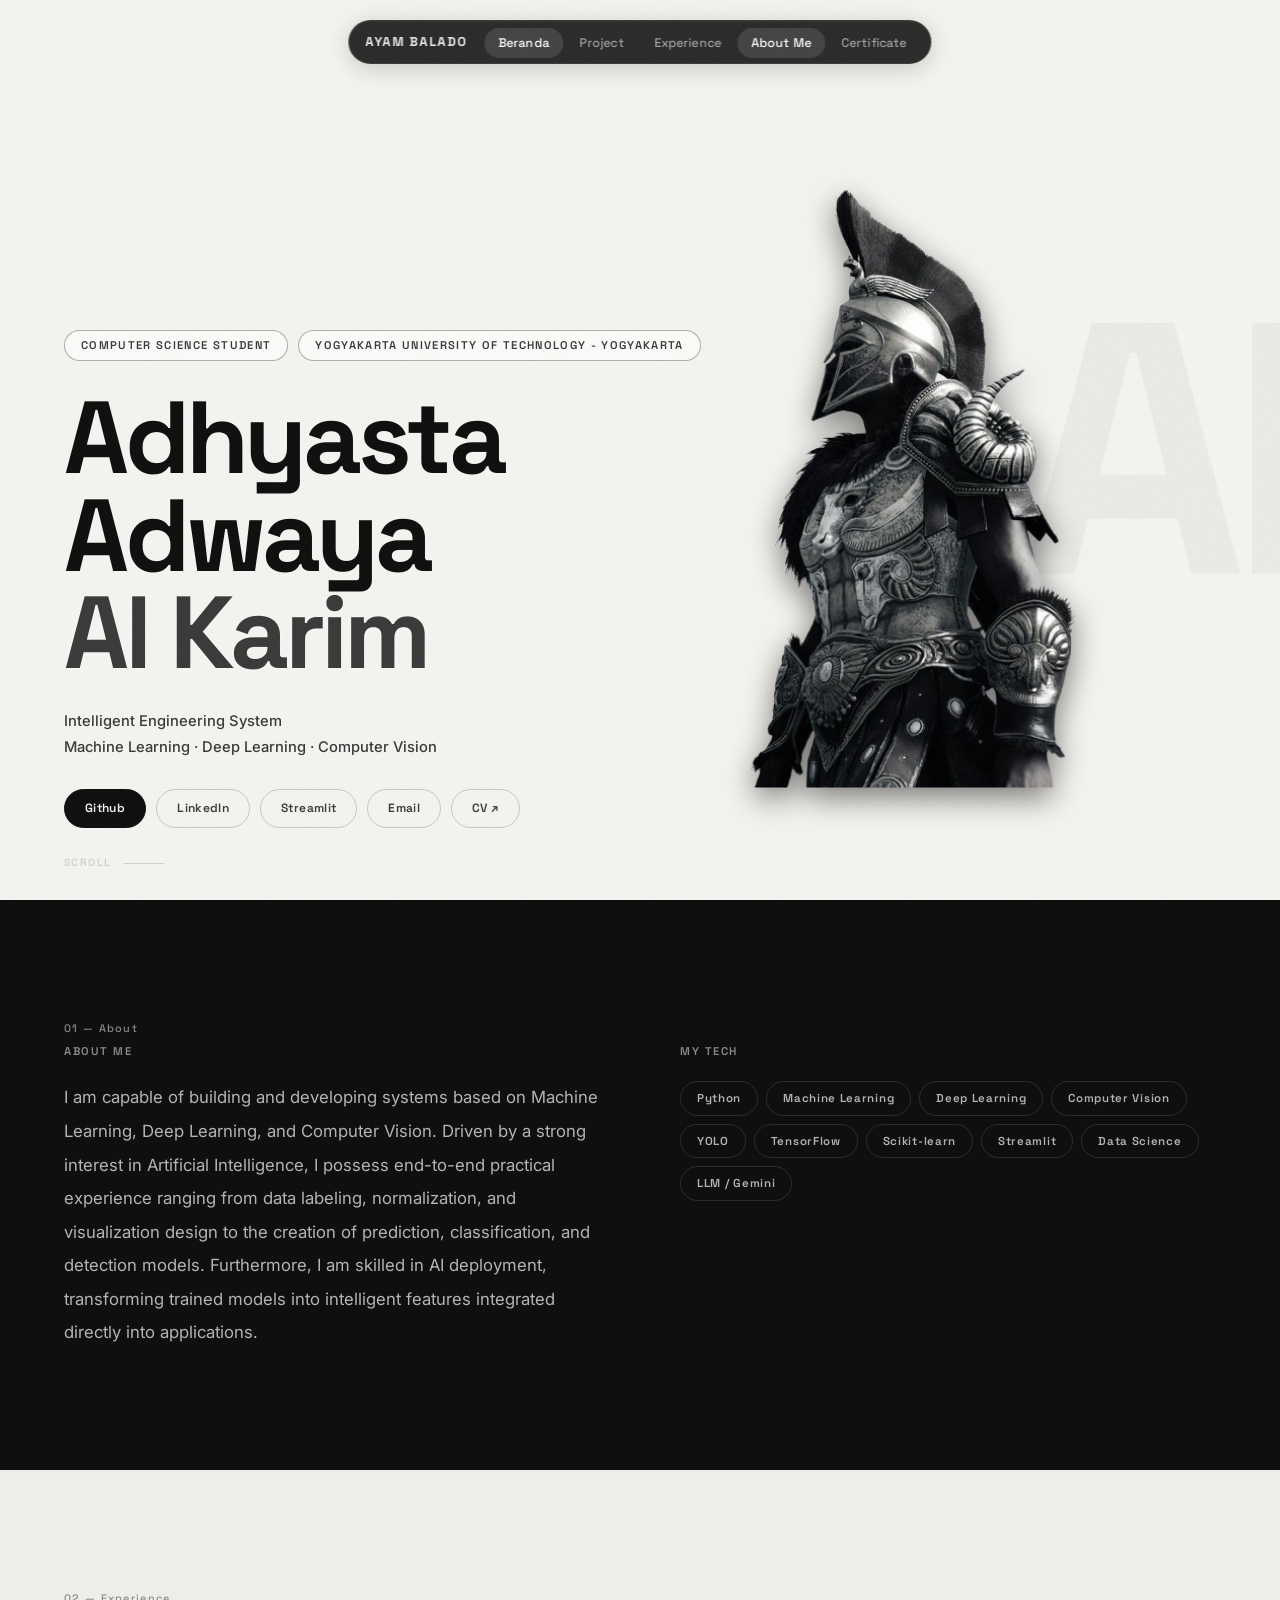
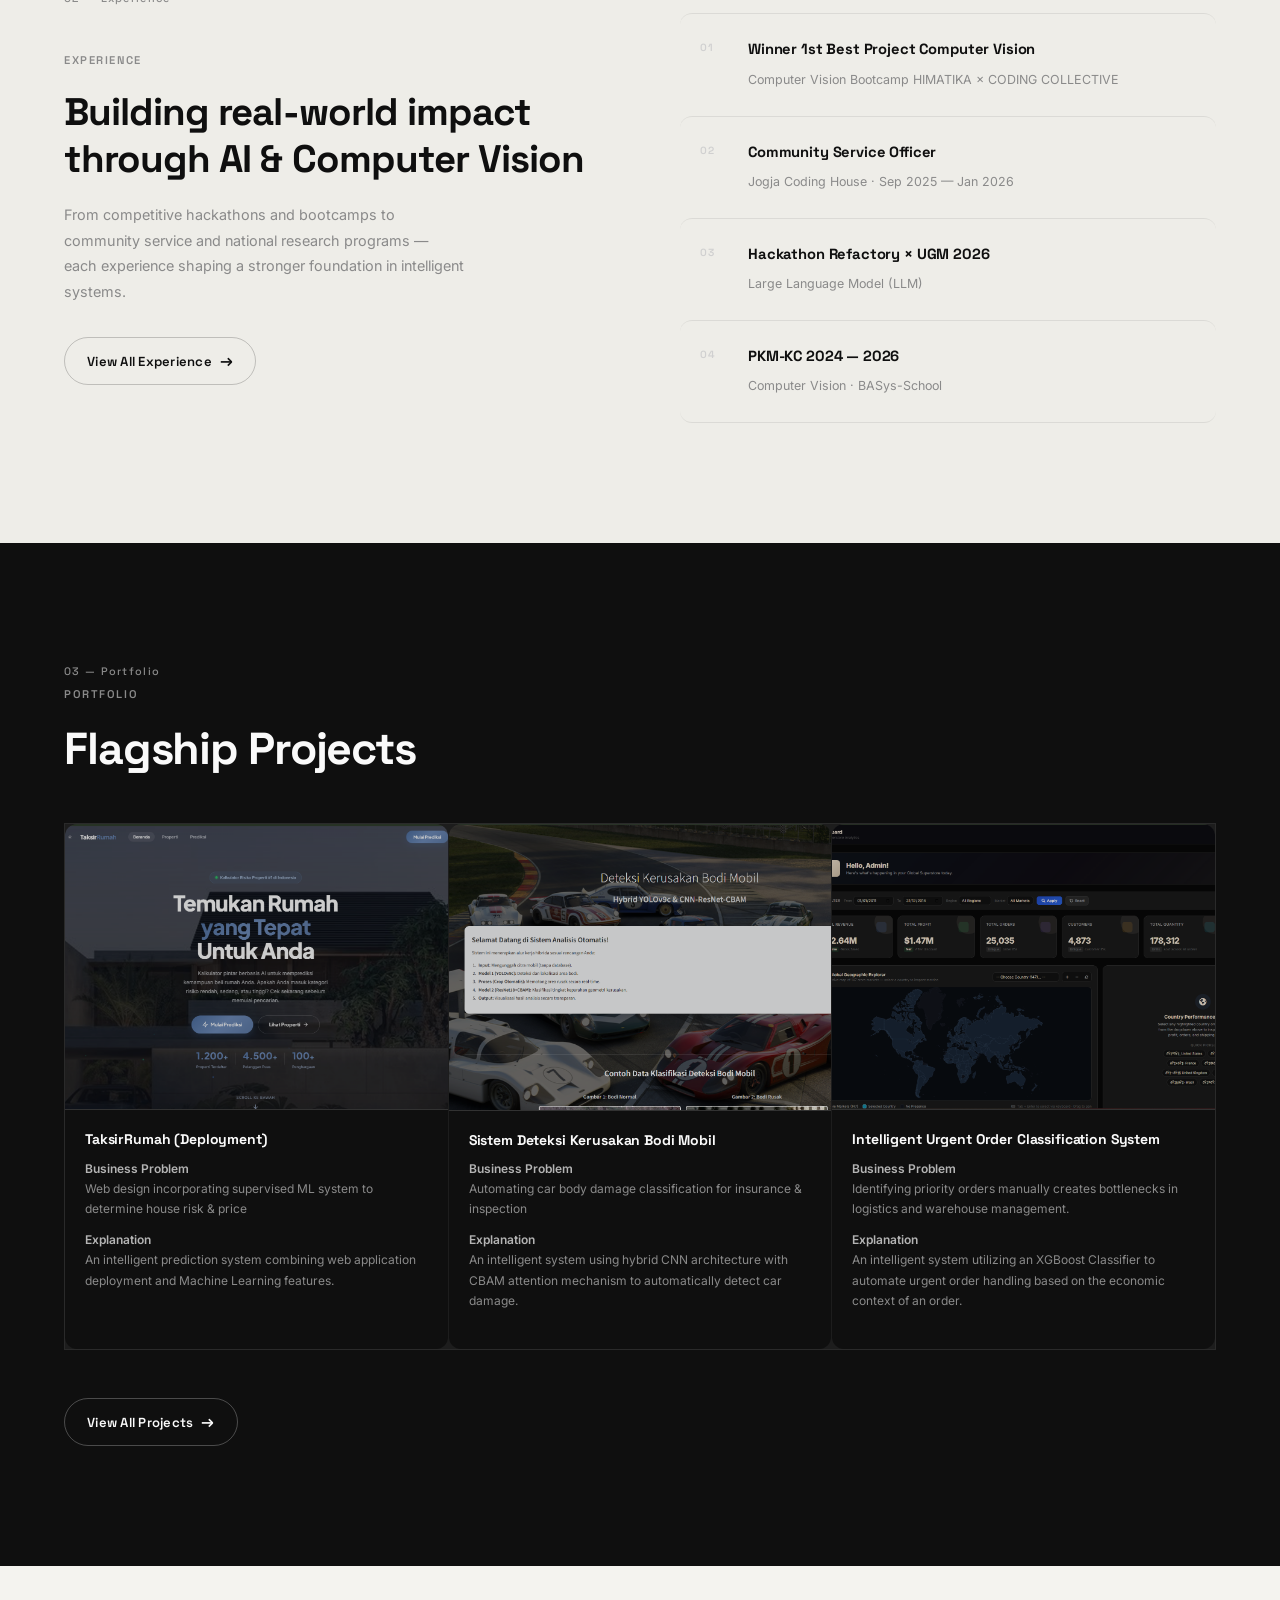
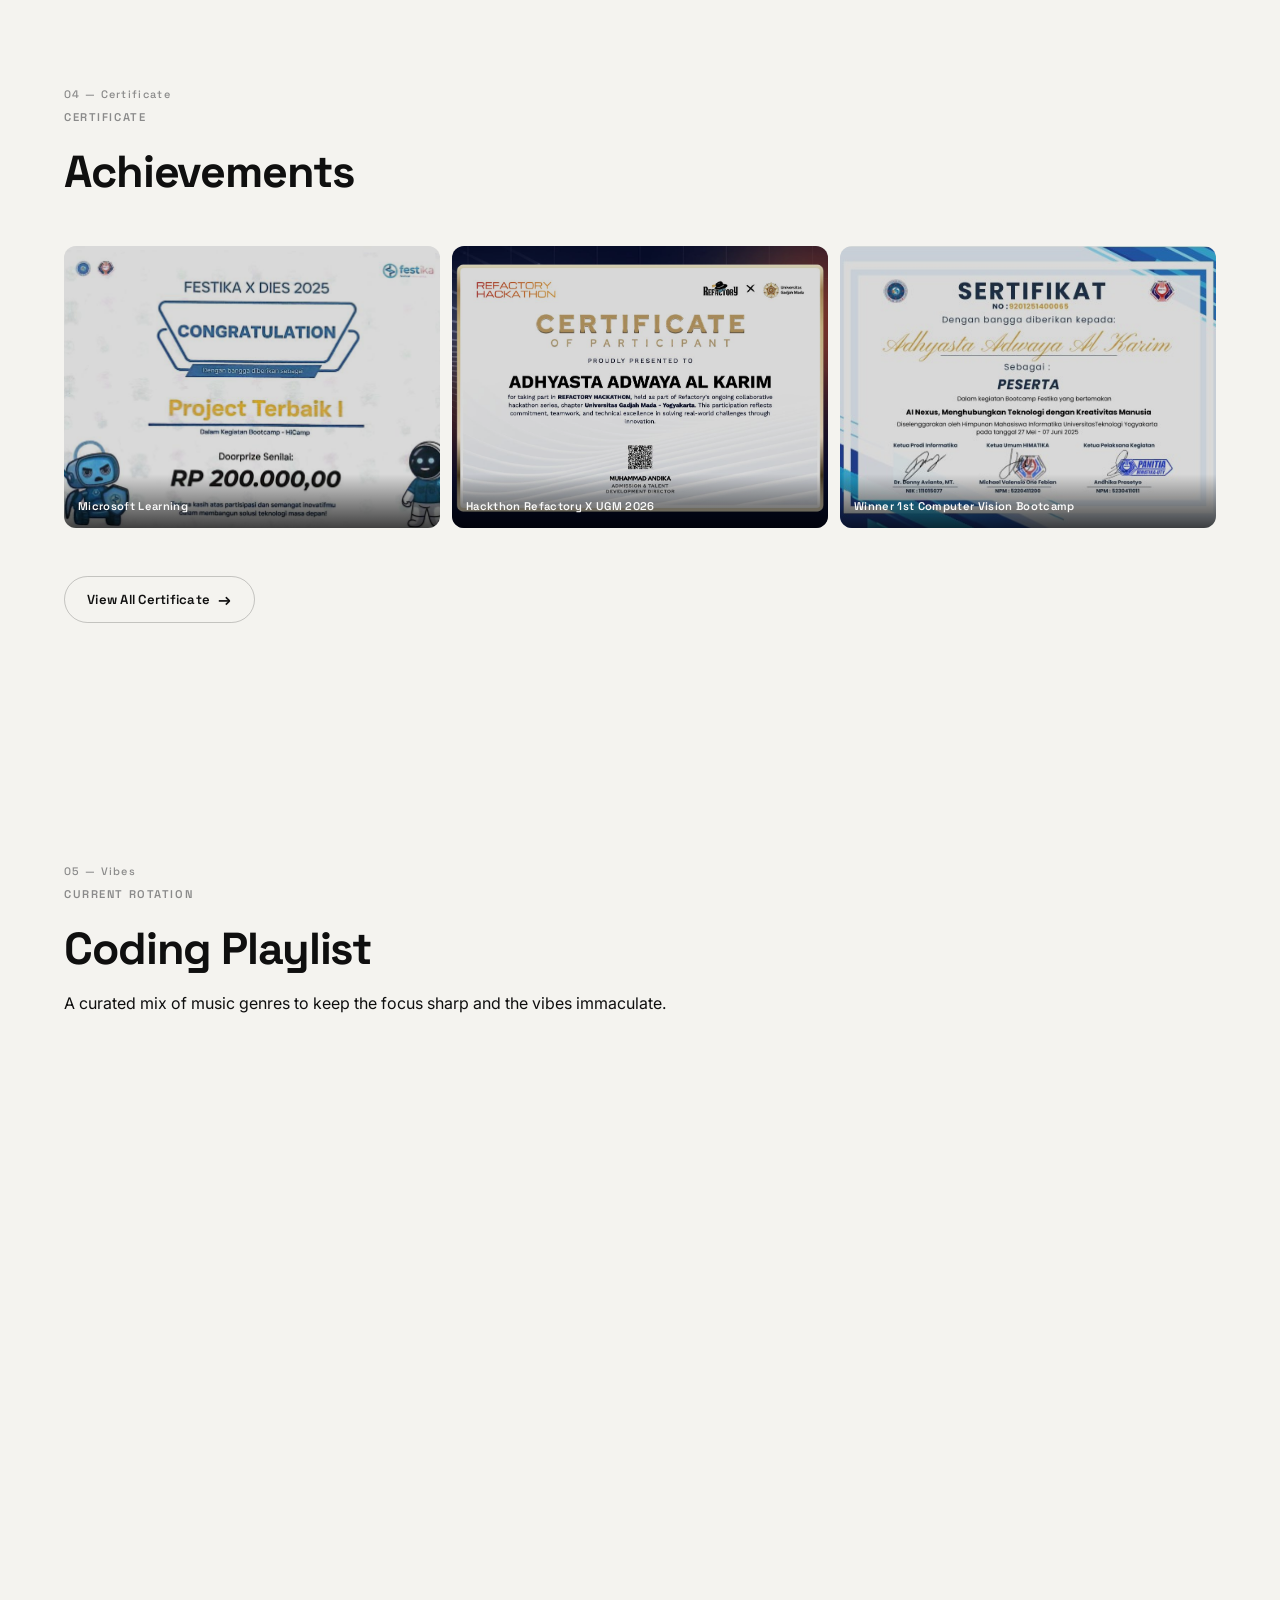
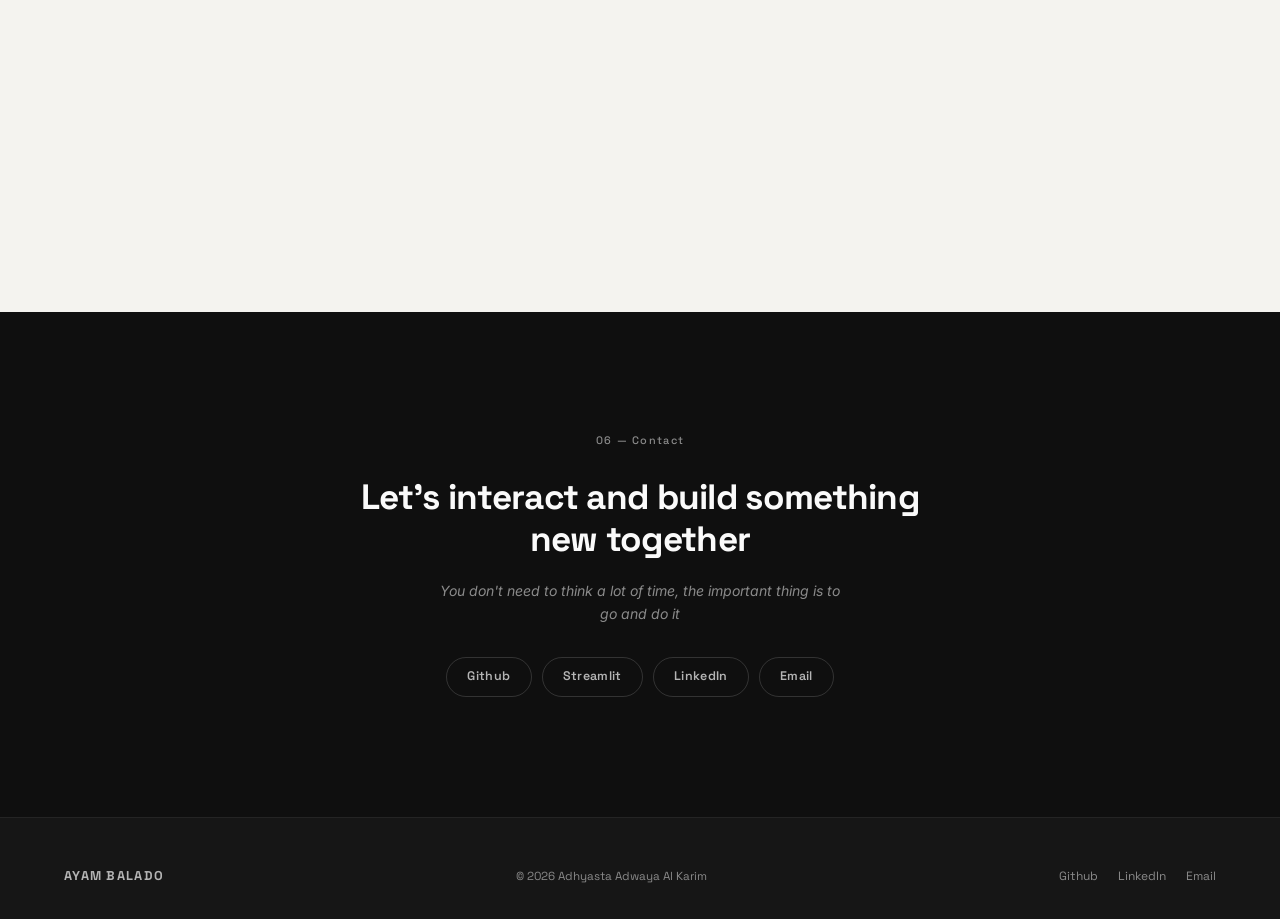
==== commit a130ecce: "update kata kata uty" ====
--- a/index.html
+++ b/index.html
@@ -50,7 +50,7 @@
     <div class="hero-content">
       <div class="hero-tag-row">
         <span class="hero-badge">Computer Science Student</span>
-        <span class="hero-badge">UTY — Yogyakarta</span>
+        <span class="hero-badge">Yogyakarta University of Technology - Yogyakarta</span>
       </div>
       <h1 class="hero-title">
         Adhyasta<br />Adwaya<br /><span class="name-accent">Al Karim</span>
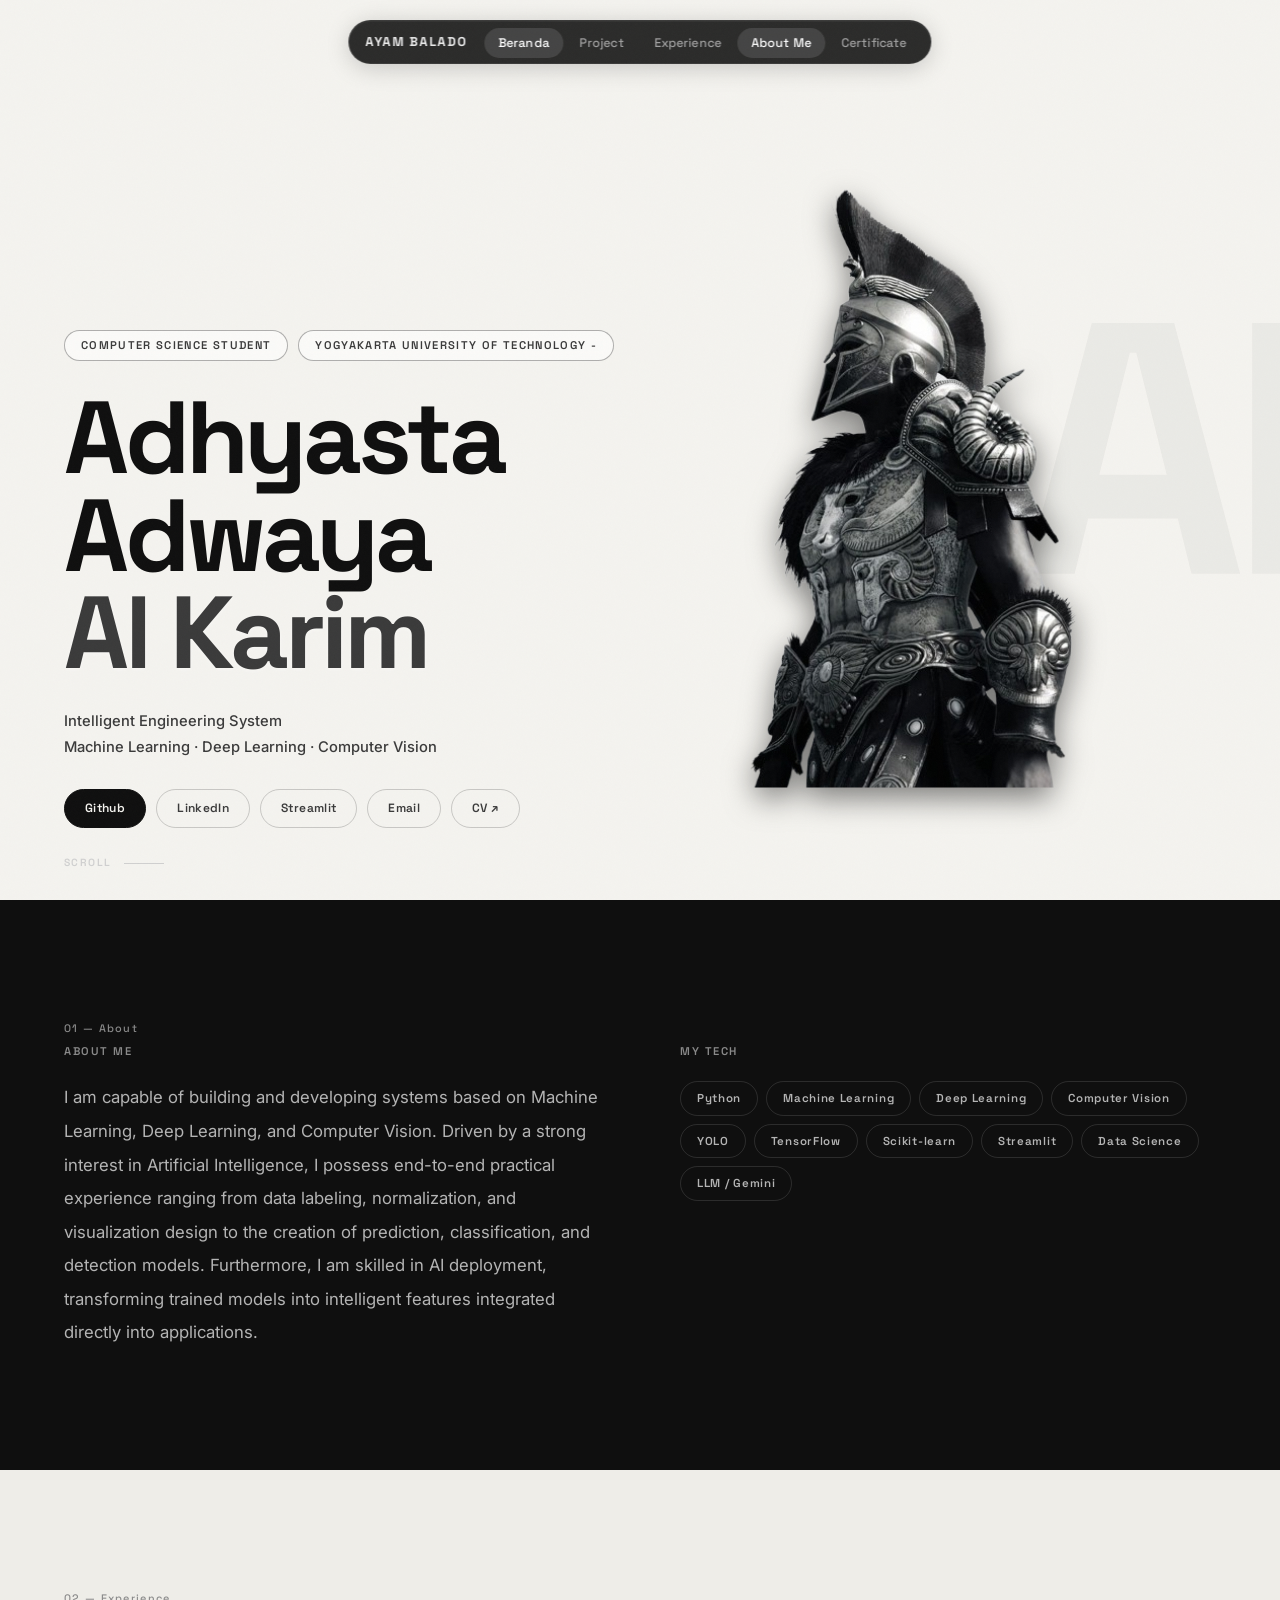
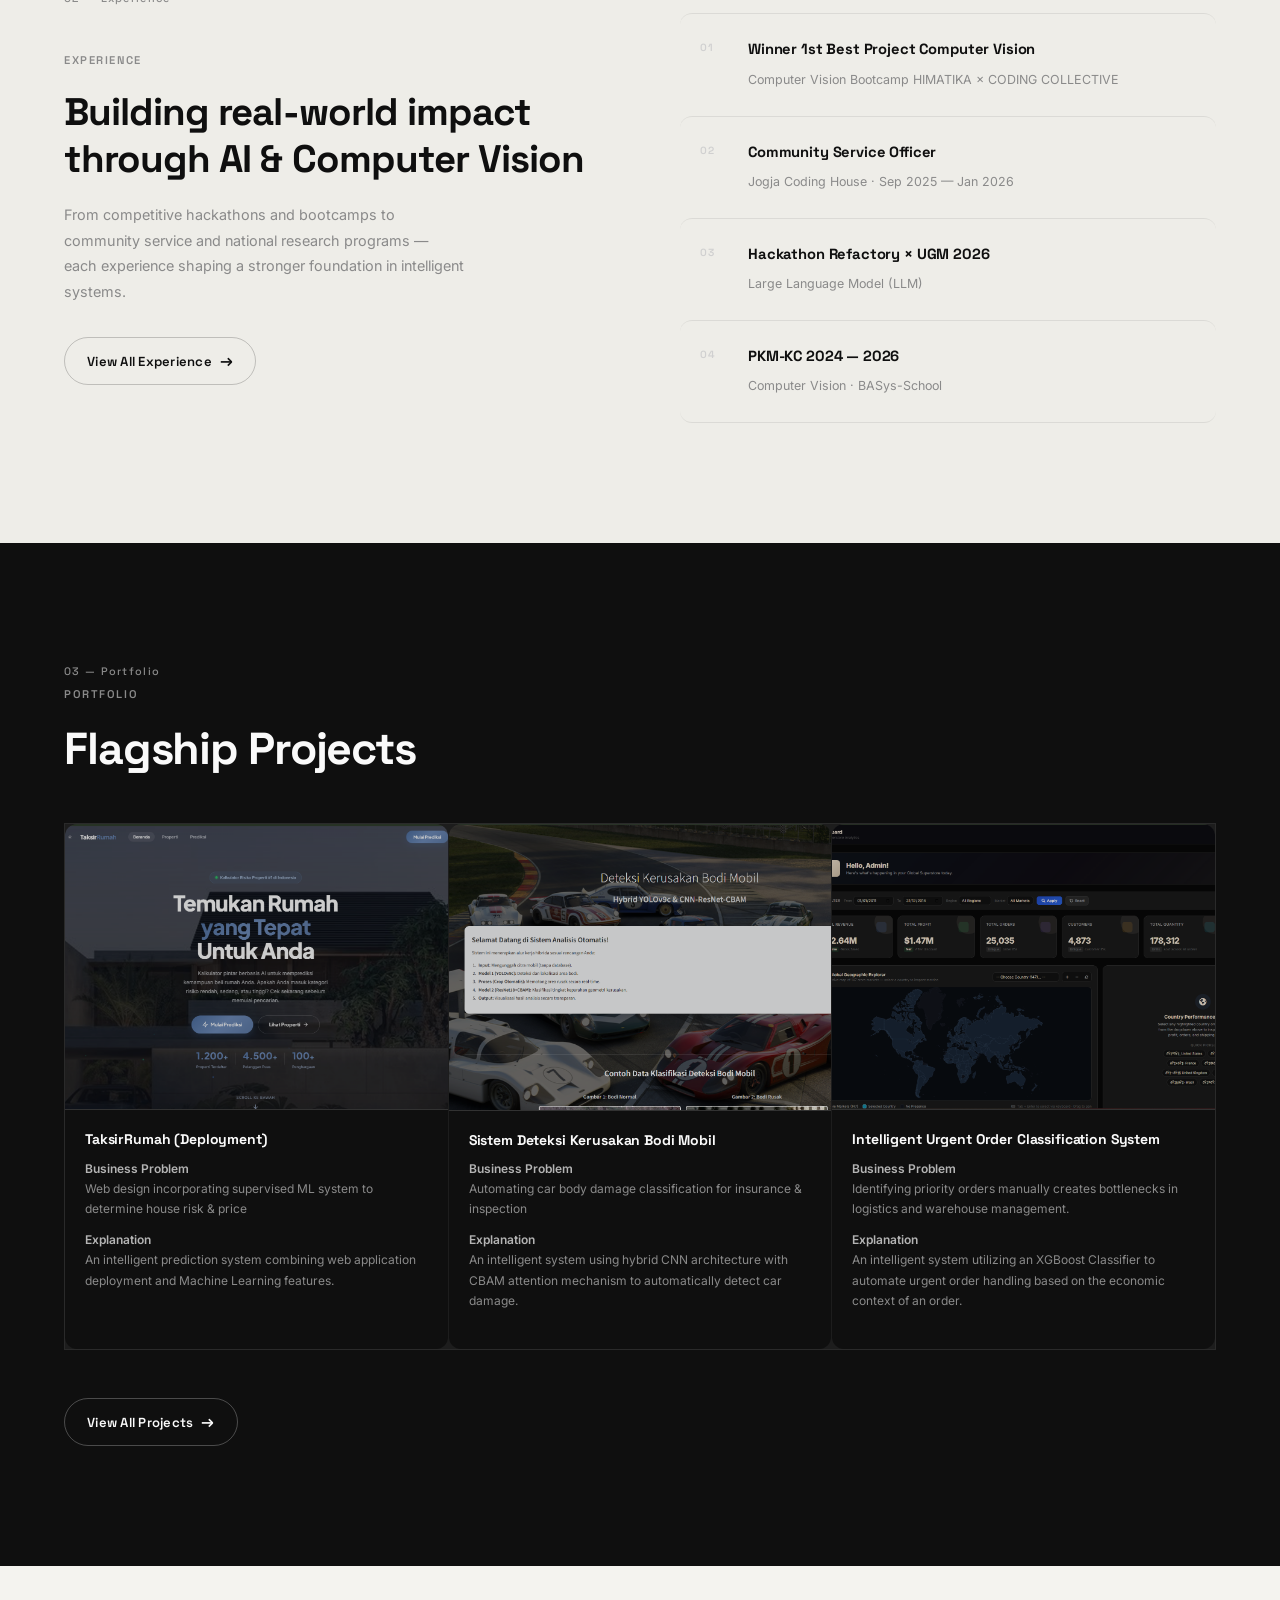
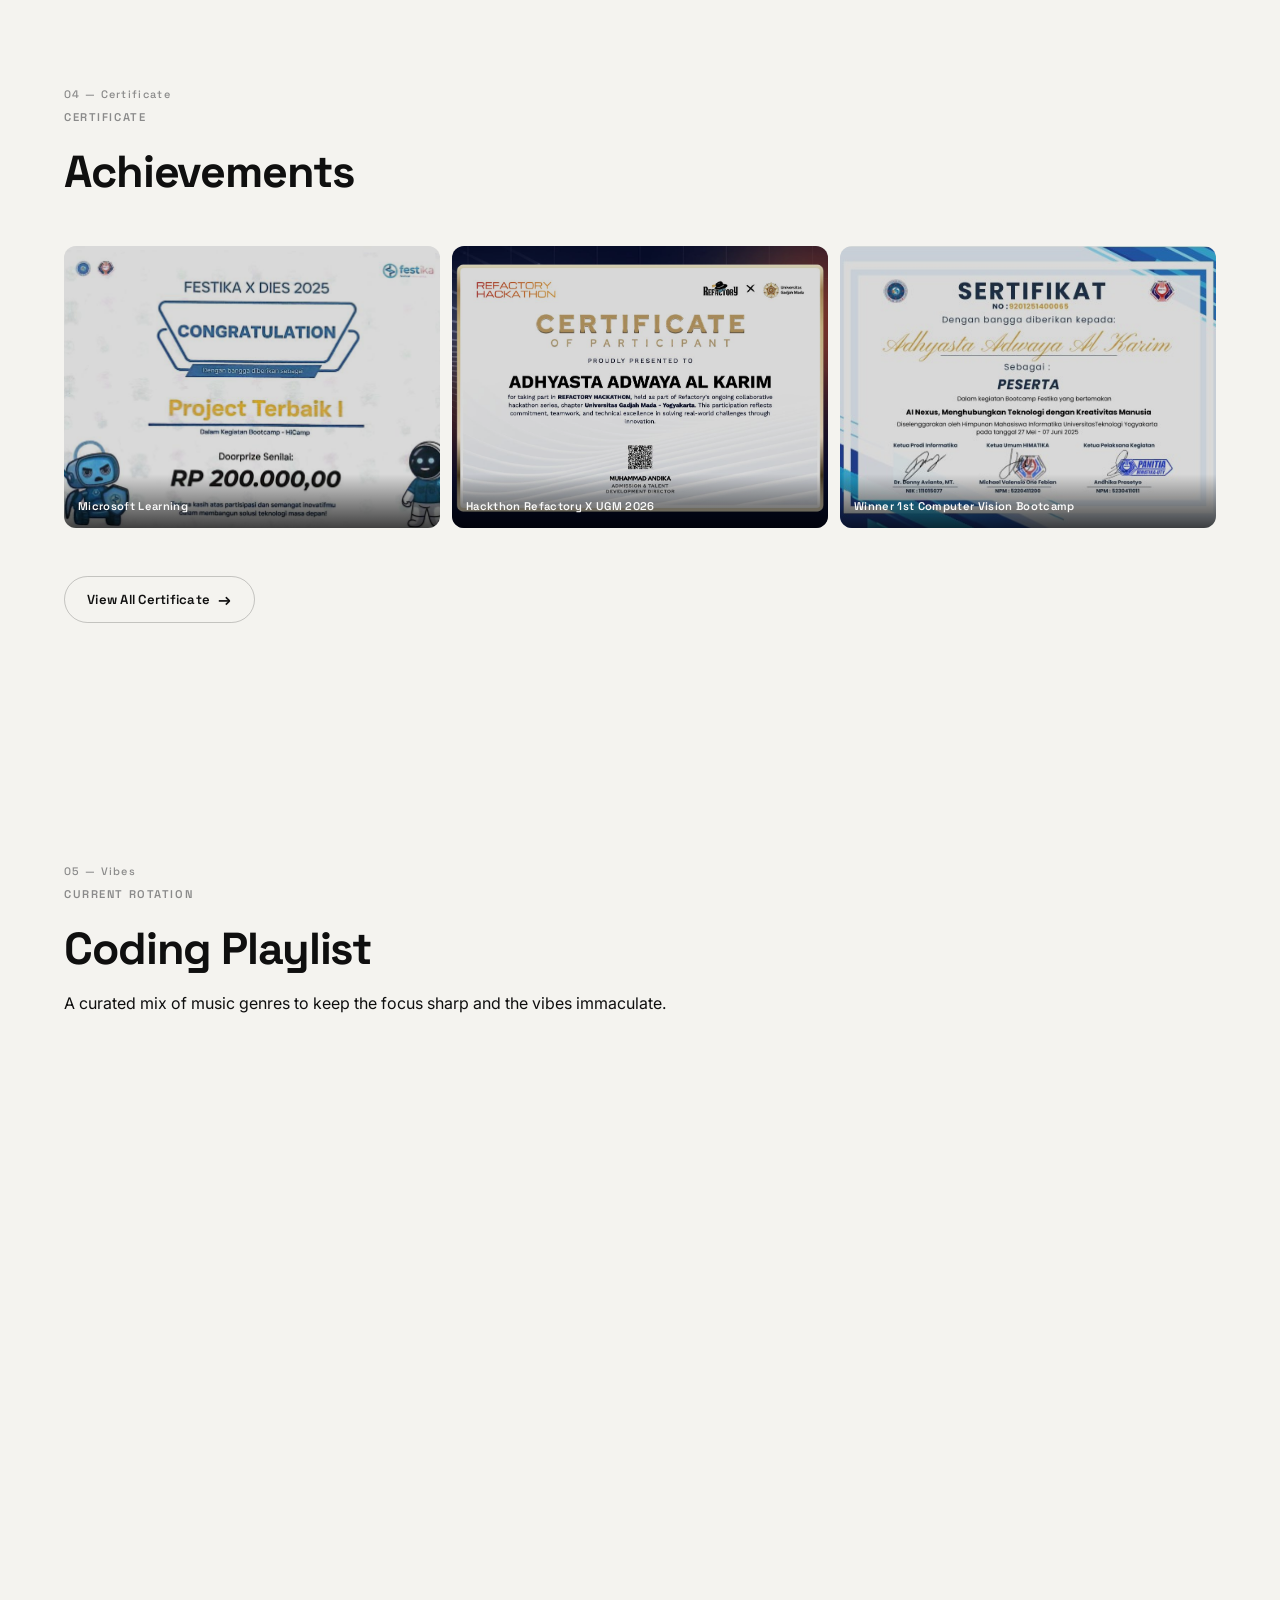
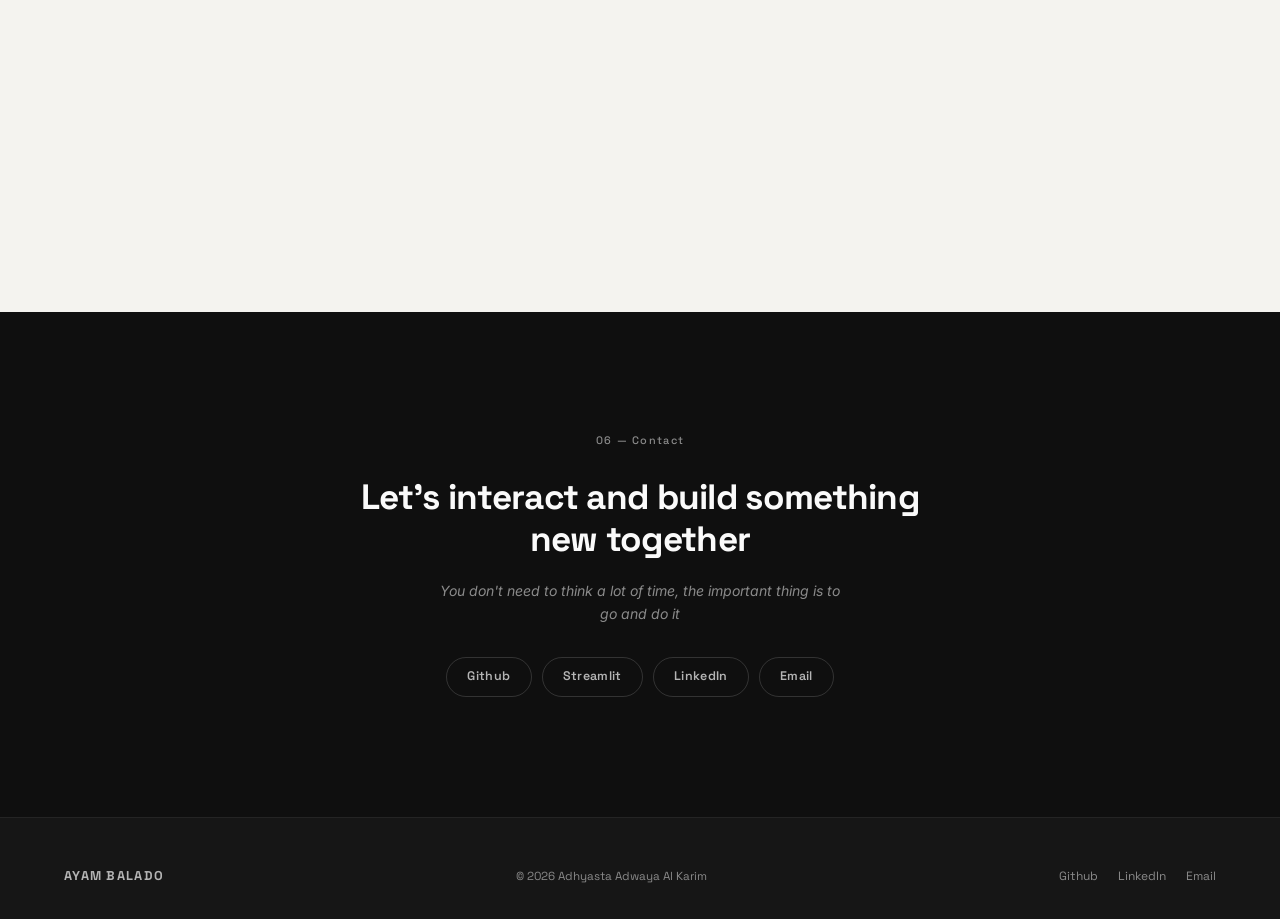
==== commit b740d11d: "update background lagi lagi" ====
--- a/index.html
+++ b/index.html
@@ -50,7 +50,7 @@
     <div class="hero-content">
       <div class="hero-tag-row">
         <span class="hero-badge">Computer Science Student</span>
-        <span class="hero-badge">Yogyakarta University of Technology - Yogyakarta</span>
+        <span class="hero-badge">Yogyakarta University of Technology -</span>
       </div>
       <h1 class="hero-title">
         Adhyasta<br />Adwaya<br /><span class="name-accent">Al Karim</span>
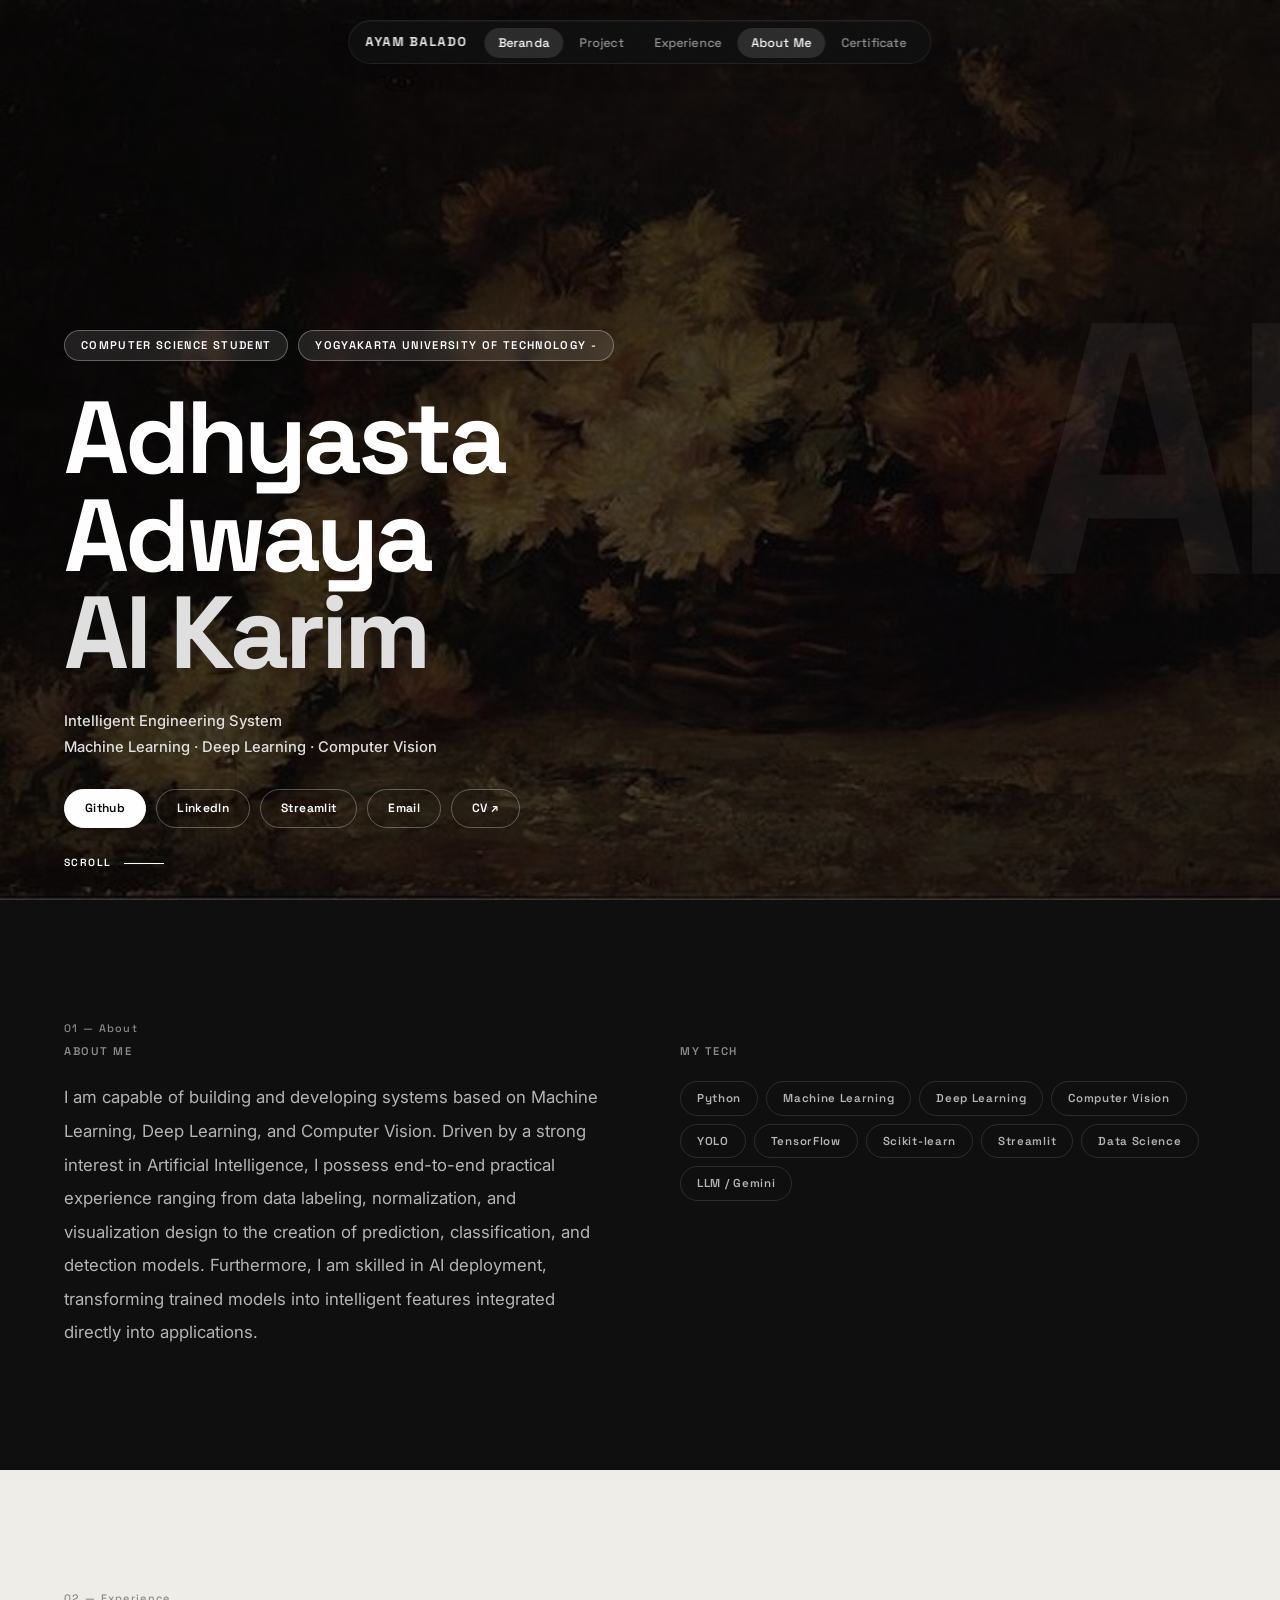
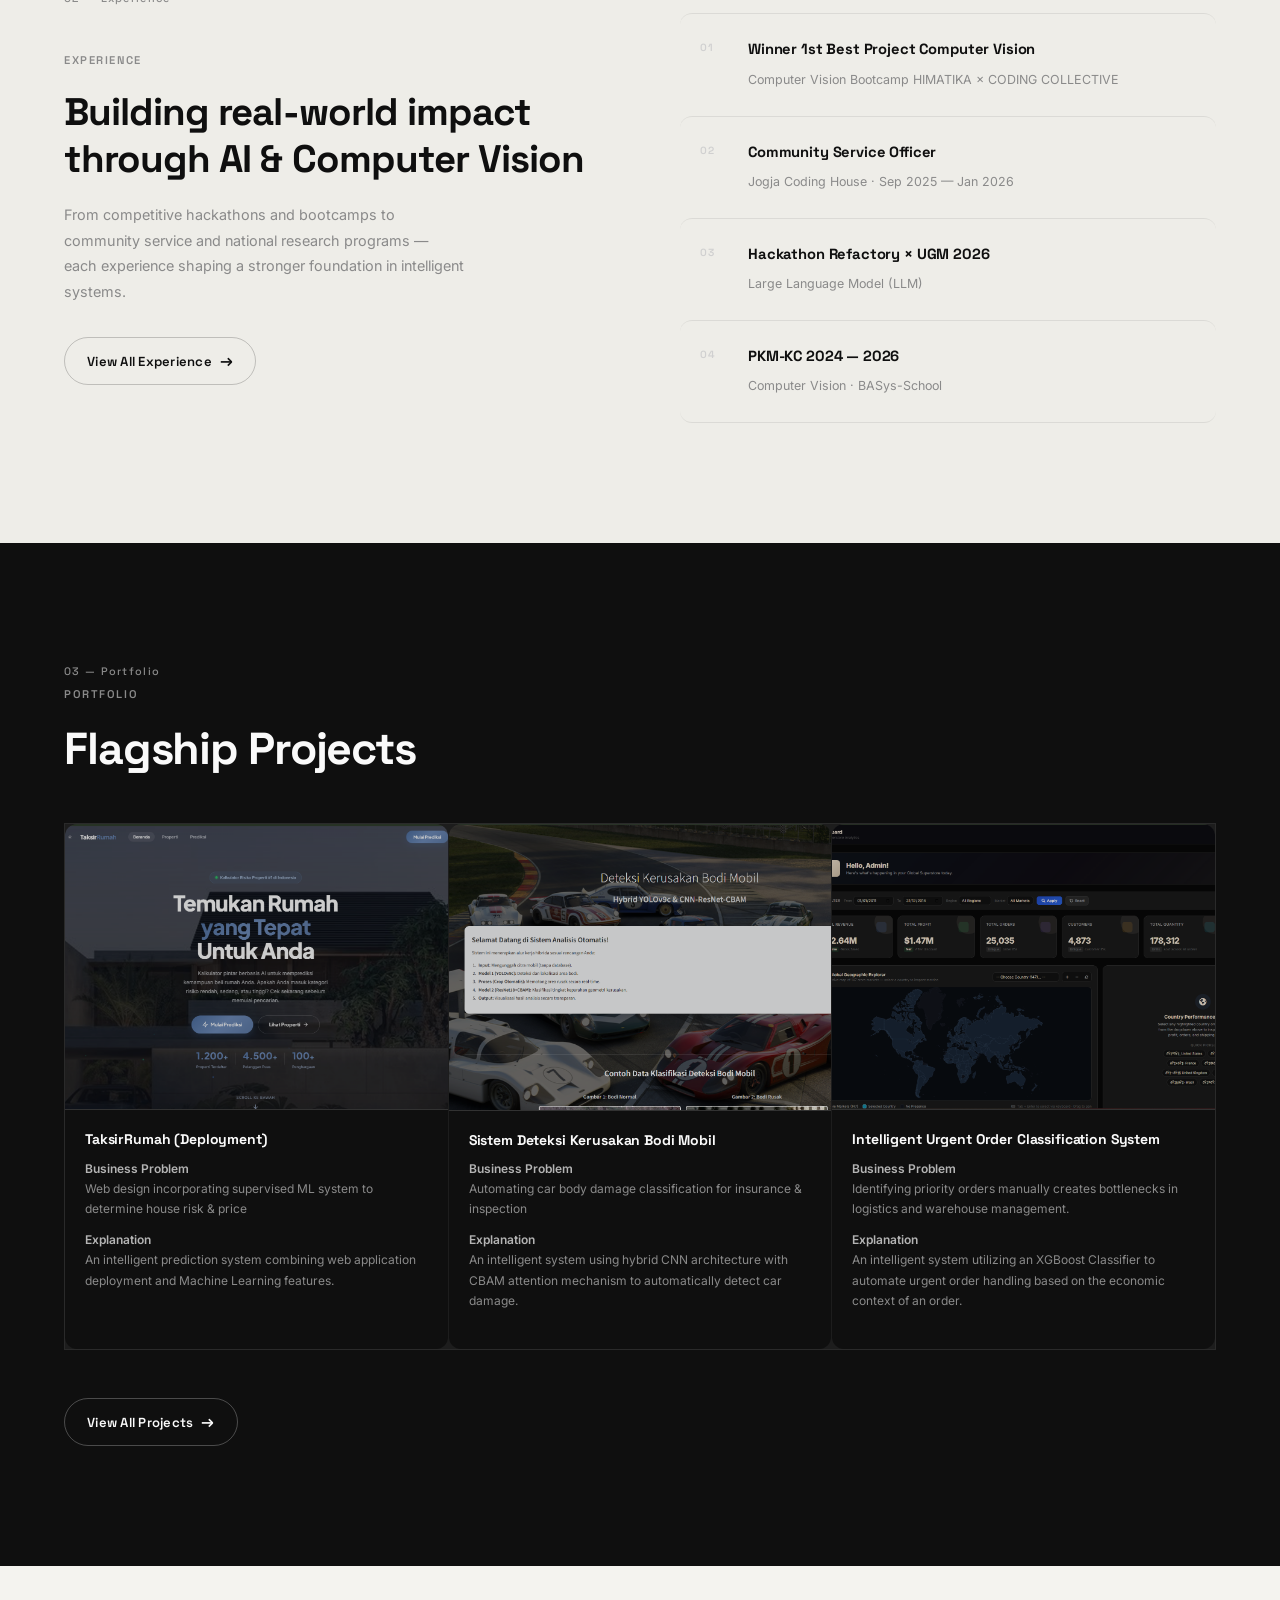
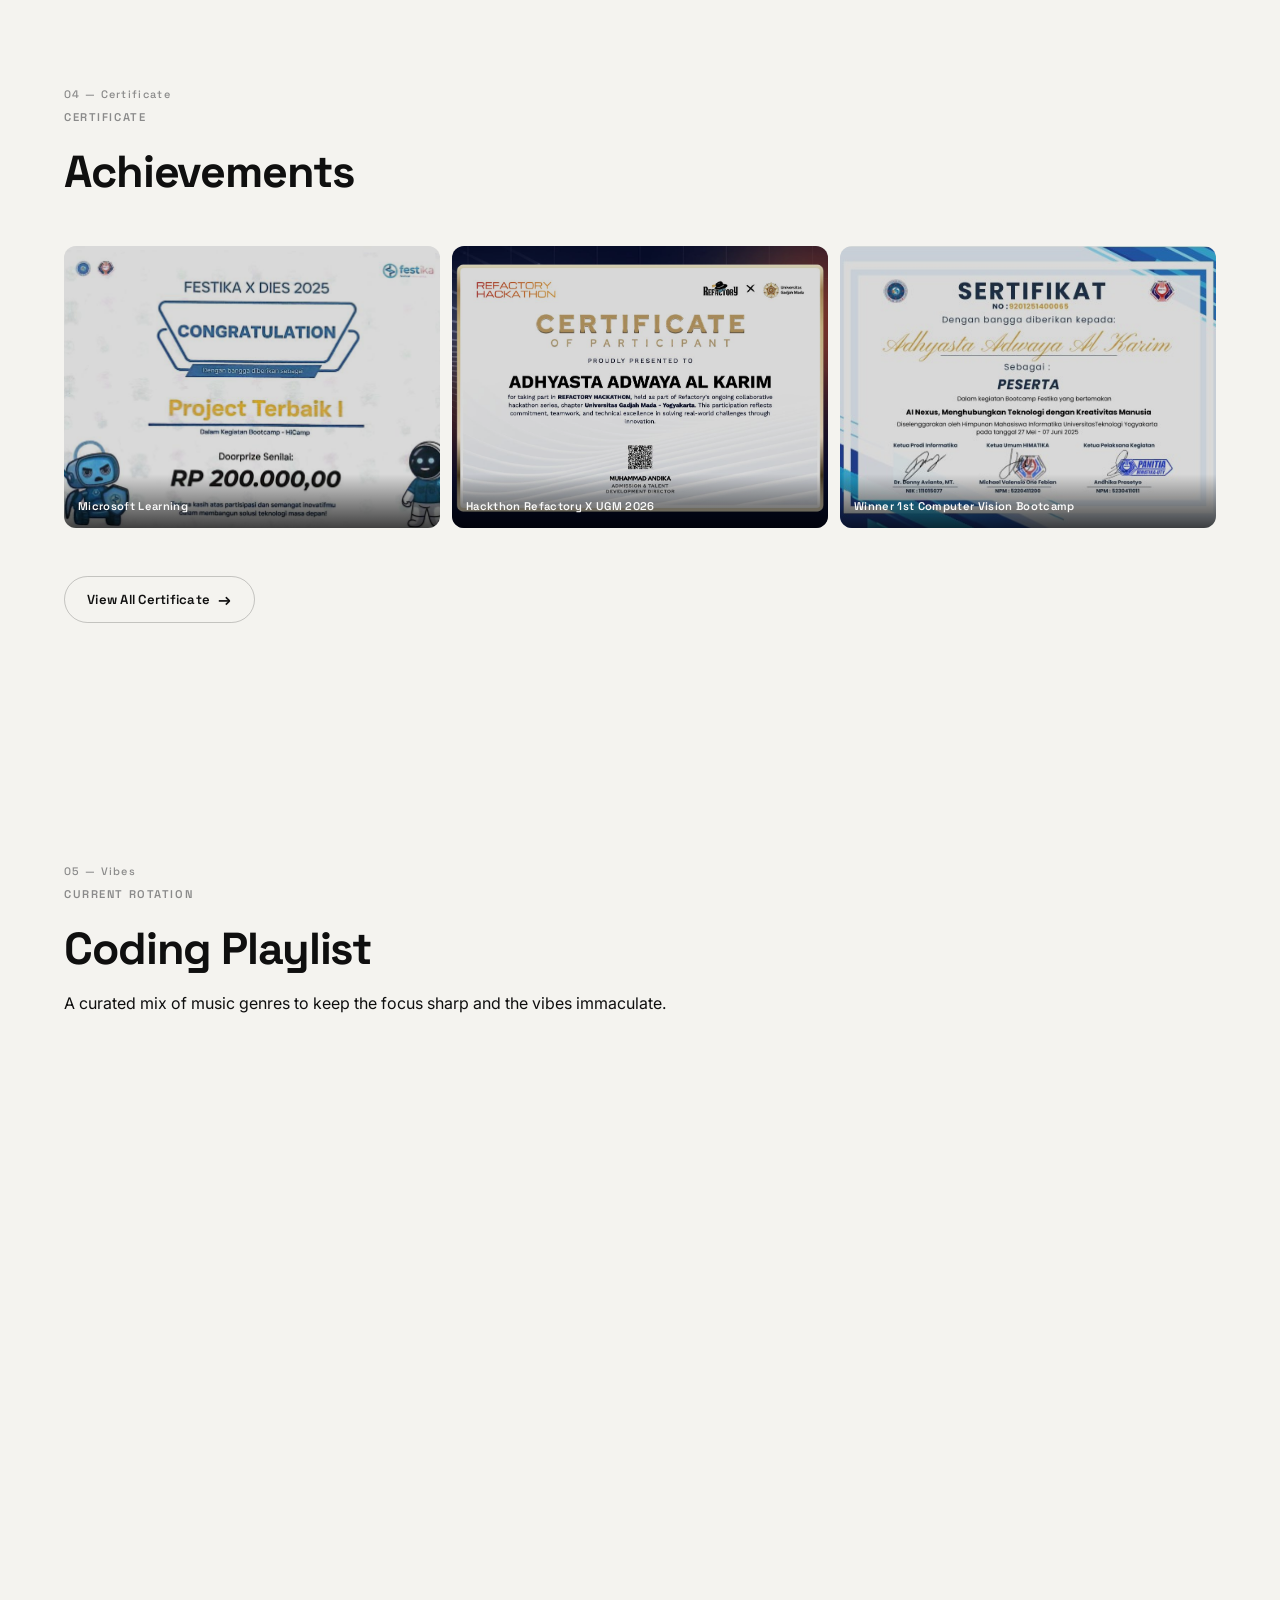
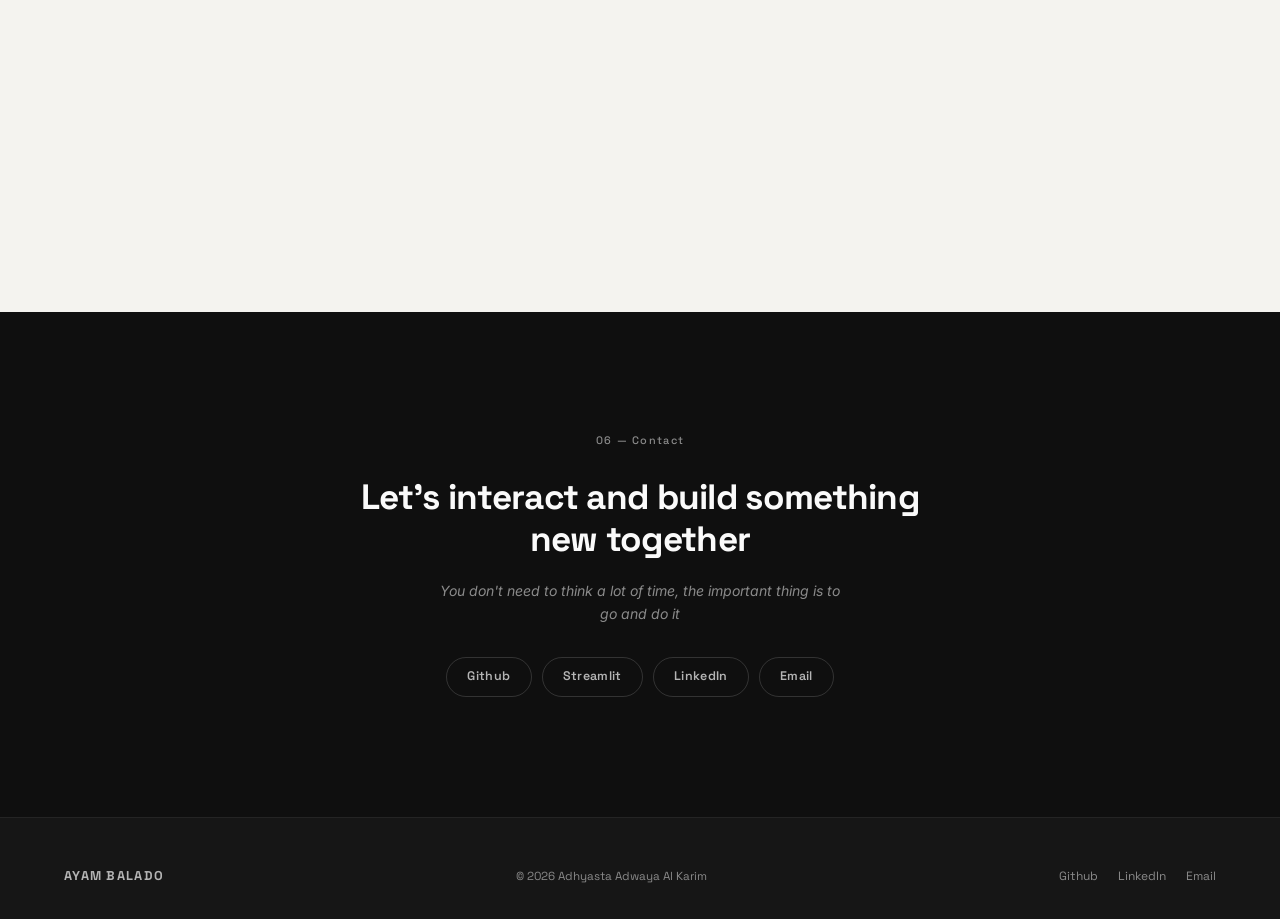
==== commit d1185a6a: "sorry tadi backgroudnya ke undo eheheh" ====
--- a/index.html
+++ b/index.html
@@ -42,10 +42,65 @@
   </nav>
 
   <!-- HERO -->
+  <style>
+    #home {
+      background: linear-gradient(rgba(0, 0, 0, 0.6), rgba(0, 0, 0, 0.6)), url('M%20e%20l%20l%20o%20w.jpg') center/cover no-repeat;
+    }
+
+    #home .hero-bg-number {
+      color: rgba(255, 255, 255, 0.05);
+    }
+
+    #home .hero-badge {
+      background: rgba(255, 255, 255, 0.1);
+      color: #fff;
+      border-color: rgba(255, 255, 255, 0.3);
+    }
+
+    #home .hero-title {
+      color: #ffffff;
+    }
+
+    #home .name-accent {
+      color: #e0e0e0;
+      text-shadow: none;
+    }
+
+    #home .hero-sub {
+      color: #e0e0e0;
+    }
+
+    #home .hero-social-btn {
+      color: #ffffff;
+      border-color: rgba(255, 255, 255, 0.3);
+    }
+
+    #home .hero-social-btn:hover {
+      background: #ffffff;
+      color: #000000;
+      border-color: #ffffff;
+    }
+
+    #home .hero-social-btn.primary {
+      background: #ffffff;
+      color: #000000;
+      border-color: #ffffff;
+    }
+
+    #home .hero-social-btn.primary:hover {
+      background: #e0e0e0;
+      border-color: #e0e0e0;
+    }
+
+    #home .hero-scroll-indicator span {
+      color: #ffffff;
+    }
+
+    #home .scroll-line {
+      background: #ffffff;
+    }
+  </style>
   <section class="hero" id="home">
-    <img
-      src="AC_Odyssey_Kassandra___mythological_Tattoos_ares_____Tatuaje_de_gladiador__Guerreros_romanos__Guerrero_espartano-removebg-preview.png"
-      id="hero-image" alt="Hero Character" />
     <div class="hero-bg-number" aria-hidden="true">AI</div>
     <div class="hero-content">
       <div class="hero-tag-row">
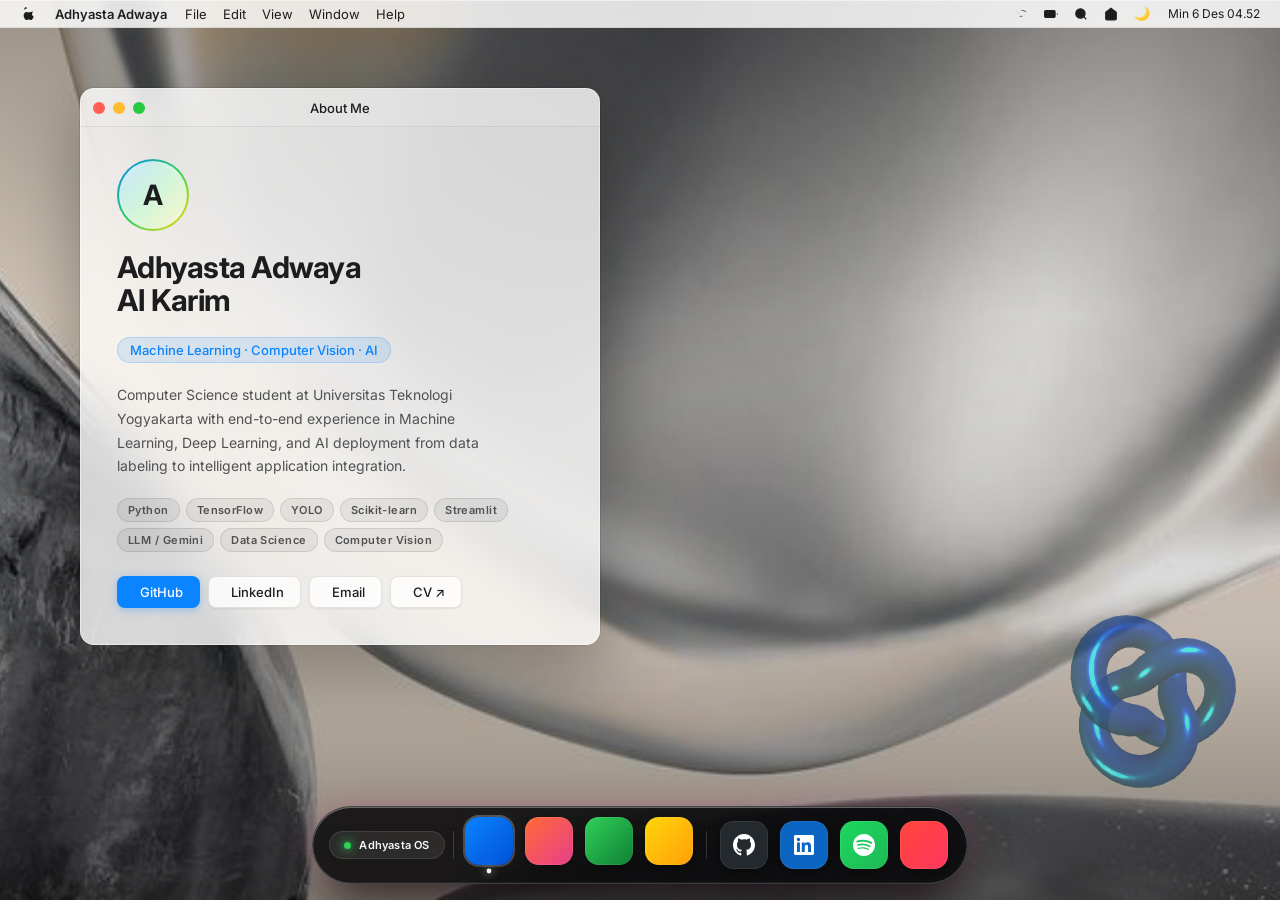
==== commit ad897002: "ubah tampilan desain ui mirip mac" ====
--- a/index.html
+++ b/index.html
@@ -1,353 +1,449 @@
 <!DOCTYPE html>
-<html lang="en">
+<html lang="en" data-theme="">
 
 <head>
   <meta charset="UTF-8" />
   <meta name="viewport" content="width=device-width, initial-scale=1.0" />
-  <title>Adhyasta Adwaya Al Karim — Portfolio</title>
+  <title>Adhyasta Adwaya Al Karim Portfolio</title>
   <meta name="description"
     content="Portfolio of Adhyasta Adwaya Al Karim, Computer Science Student specializing in Machine Learning, Deep Learning, and Computer Vision." />
   <link rel="preconnect" href="https://fonts.googleapis.com" />
   <link rel="preconnect" href="https://fonts.gstatic.com" crossorigin />
-  <link
-    href="https://fonts.googleapis.com/css2?family=Inter:wght@300;400;500;600;700&family=Space+Grotesk:wght@300;400;500;600;700;800&display=swap"
-    rel="stylesheet" />
+  <link href="https://fonts.googleapis.com/css2?family=Inter:wght@300;400;500;600;700&display=swap" rel="stylesheet" />
+  <!-- Phosphor Icons -->
+  <script src="https://unpkg.com/@phosphor-icons/web@2.1.1"></script>
+  <!-- Flaticon Uicons (rs = regular-straight) -->
+  <link rel="stylesheet"
+    href="https://cdn-uicons.flaticon.com/2.6.0/uicons-regular-straight/css/uicons-regular-straight.css">
   <link rel="stylesheet" href="style.css" />
 </head>
 
 <body>
 
-  <!-- NAV — Floating Pill -->
-  <nav class="navbar" id="navbar">
-    <div class="nav-pill">
-      <a href="index.html" class="nav-logo">Ayam Balado</a>
-      <ul class="nav-links">
-        <li><a href="index.html" class="nav-link active">Beranda</a></li>
-        <li><a href="portfolio.html" class="nav-link">Project</a></li>
-        <li><a href="experience.html" class="nav-link">Experience</a></li>
-        <li><a href="index.html#about" class="nav-link">About Me</a></li>
-        <li><a href="certificate.html" class="nav-link">Certificate</a></li>
-      </ul>
-      <button class="hamburger" id="hamburger" aria-label="Menu">
-        <span></span><span></span><span></span>
-      </button>
+  <!-- PAGE FADE OVERLAY -->
+  <div class="page-fade" id="pageFade"></div>
+
+  <!-- DESKTOP SHELL -->
+  <div class="desktop" id="desktop">
+
+    <!-- WALLPAPER -->
+    <div class="desktop-wallpaper"
+      style="background-image:url('download%20(44).jpg');"></div>
+
+    <!-- ── MENU BAR ── -->
+    <header class="menubar" role="banner">
+      <div class="menubar-left">
+        <!-- Apple Logo -->
+        <div class="menubar-apple" aria-label="Apple menu">
+          <svg viewBox="0 0 814 1000" aria-hidden="true">
+            <path
+              d="M788.1 340.9c-5.8 4.5-108.2 62.2-108.2 190.5 0 148.4 130.3 200.9 134.2 202.2-.6 3.2-20.7 71.9-68.7 141.9-42.8 61.6-87.5 123.1-155.5 123.1s-85.5-39.5-164-39.5c-76 0-103.7 40.8-165.9 40.8s-105-37.3-155.5-118.3c-48.1-74.1-70.5-155.8-70.5-234.5 0-174.1 115.7-265.5 229.2-265.5 62.4 0 114.3 40.8 153.4 40.8 37.2 0 95.7-42.8 166.7-42.8zm-506.1-198.2C236 87.4 253.4 32.5 253.4 0c0-1.9-.2-3.8-.5-5.7-43.8 6.3-96.5 30-127.9 64-28.5 30.8-54.2 79.4-54.2 131.1 0 1.9.2 3.8.5 5.7 3.8.3 7.7.5 11.5.5 42.7.1 93.6-23.1 119.3-53.8z" />
+          </svg>
+        </div>
+
+        <!-- App Name -->
+        <span class="menubar-appname">Adhyasta Adwaya</span>
+
+        <!-- Menus -->
+        <div class="menubar-menus" aria-hidden="true">
+          <span class="menubar-menu">File</span>
+          <span class="menubar-menu">Edit</span>
+          <span class="menubar-menu">View</span>
+          <span class="menubar-menu">Window</span>
+          <span class="menubar-menu">Help</span>
+        </div>
+      </div>
+
+      <div class="menubar-right">
+        <!-- Wi-Fi -->
+        <div class="menubar-icon" aria-label="Wi-Fi">
+          <svg viewBox="0 0 24 24" aria-hidden="true">
+            <path
+              d="M1 1l22 22M16.72 11.06A10.94 10.94 0 0 1 19 12.55M5 12.55a10.94 10.94 0 0 1 5.17-2.39M10.71 5.05A16 16 0 0 1 22.56 9M1.42 9a15.91 15.91 0 0 1 4.7-2.88M8.53 16.11a6 6 0 0 1 6.95 0M12 20h.01" />
+          </svg>
+        </div>
+        <!-- Battery -->
+        <div class="menubar-icon" aria-label="Battery">
+          <svg viewBox="0 0 24 24" aria-hidden="true" fill="none" stroke="currentColor" stroke-width="2">
+            <rect x="1" y="6" width="18" height="12" rx="2" />
+            <path d="M23 13v-2" />
+            <rect x="3" y="8" width="12" height="8" rx="1" />
+          </svg>
+        </div>
+        <!-- Search -->
+        <div class="menubar-icon" aria-label="Spotlight Search" id="menubarSearch">
+          <svg viewBox="0 0 24 24" aria-hidden="true" fill="none" stroke="currentColor" stroke-width="2">
+            <circle cx="11" cy="11" r="8" />
+            <line x1="21" y1="21" x2="16.65" y2="16.65" />
+          </svg>
+        </div>
+        <!-- Control Center -->
+        <div class="menubar-icon" aria-label="Control Center">
+          <svg viewBox="0 0 24 24" aria-hidden="true" fill="none" stroke="currentColor" stroke-width="2">
+            <path d="M3 9l9-7 9 7v11a2 2 0 0 1-2 2H5a2 2 0 0 1-2-2z" />
+            <polyline points="9 22 9 12 15 12 15 22" />
+          </svg>
+        </div>
+        <!-- Theme Toggle -->
+        <button class="theme-btn" id="themeToggle" aria-label="Toggle dark mode">🌙</button>
+        <!-- Clock -->
+        <div class="menubar-clock" id="menubarClock" aria-live="polite">Sen 18 Okt 23.34</div>
+      </div>
+    </header>
+
+    <!-- ── DESKTOP AREA ── -->
+    <main class="desktop-area" id="desktopArea">
+
+      <!-- ═══ WINDOW: HERO / ABOUT ═══ -->
+      <div class="window" id="win-hero" style="width:520px; height:auto; top:60px; left:80px; z-index:10;" role="dialog"
+        aria-label="About Me" aria-modal="true">
+        <div class="window-titlebar" id="wb-hero">
+          <div class="window-controls">
+            <button class="wc-btn wc-close" id="wc-hero-close" aria-label="Close">
+              <svg viewBox="0 0 8 8">
+                <line x1="1" y1="1" x2="7" y2="7" stroke="rgba(0,0,0,0.5)" stroke-width="1.5" />
+                <line x1="7" y1="1" x2="1" y2="7" stroke="rgba(0,0,0,0.5)" stroke-width="1.5" />
+              </svg>
+            </button>
+            <button class="wc-btn wc-min" id="wc-hero-min" aria-label="Minimize">
+              <svg viewBox="0 0 8 8">
+                <line x1="1" y1="4" x2="7" y2="4" stroke="rgba(0,0,0,0.5)" stroke-width="1.5" />
+              </svg>
+            </button>
+            <button class="wc-btn wc-max" id="wc-hero-max" aria-label="Maximize">
+              <svg viewBox="0 0 8 8">
+                <path d="M1 5L5 1h2v2L3 7H1z" fill="rgba(0,0,0,0.5)" />
+              </svg>
+            </button>
+          </div>
+          <span class="window-title">About Me</span>
+        </div>
+        <div class="window-body">
+          <div class="hero-content">
+            <div class="hero-avatar-wrap">
+              <div class="hero-avatar-inner">A</div>
+            </div>
+            <div>
+              <h1 class="hero-name">Adhyasta Adwaya<br>Al Karim</h1>
+            </div>
+            <span class="hero-title-tag">Machine Learning · Computer Vision · AI</span>
+            <p class="hero-bio">
+              Computer Science student at Universitas Teknologi Yogyakarta with end-to-end experience in Machine
+              Learning, Deep Learning, and AI deployment from data labeling to intelligent application integration.
+            </p>
+            <div class="hero-tech">
+              <span>Python</span><span>TensorFlow</span><span>YOLO</span>
+              <span>Scikit-learn</span><span>Streamlit</span><span>LLM / Gemini</span>
+              <span>Data Science</span><span>Computer Vision</span>
+            </div>
+            <div class="hero-actions">
+              <a href="https://github.com/saturnsz" target="_blank" rel="noopener" class="mac-btn primary"
+                id="btn-github">
+                <i class="ph ph-github-logo"></i> GitHub
+              </a>
+              <a href="https://www.linkedin.com/in/adhyasta-adwaya-al-karim/" target="_blank" rel="noopener"
+                class="mac-btn" id="btn-linkedin">
+                <i class="ph ph-linkedin-logo"></i> LinkedIn
+              </a>
+              <a href="mailto:adhyastawaya4@gmail.com" class="mac-btn" id="btn-email"><i class="ph ph-envelope"></i>
+                Email</a>
+              <a href="https://drive.google.com/file/d/1x4vTiaind01HicdHdRgDZPOl_5cIesuj/view?usp=sharing"
+                target="_blank" class="mac-btn" id="btn-cv"><i class="ph ph-file-text"></i> CV ↗</a>
+            </div>
+          </div>
+        </div>
+      </div>
+
+      <!-- ═══ WINDOW: PORTFOLIO (FINDER STYLE) ═══ -->
+      <div class="window" id="win-portfolio"
+        style="width:720px; height:500px; top:55px; left:640px; z-index:9; display:none;" role="dialog"
+        aria-label="Portfolio" aria-modal="true">
+        <div class="window-titlebar" id="wb-portfolio">
+          <div class="window-controls">
+            <button class="wc-btn wc-close" id="wc-port-close" aria-label="Close">
+              <svg viewBox="0 0 8 8">
+                <line x1="1" y1="1" x2="7" y2="7" stroke="rgba(0,0,0,0.5)" stroke-width="1.5" />
+                <line x1="7" y1="1" x2="1" y2="7" stroke="rgba(0,0,0,0.5)" stroke-width="1.5" />
+              </svg>
+            </button>
+            <button class="wc-btn wc-min" id="wc-port-min" aria-label="Minimize">
+              <svg viewBox="0 0 8 8">
+                <line x1="1" y1="4" x2="7" y2="4" stroke="rgba(0,0,0,0.5)" stroke-width="1.5" />
+              </svg>
+            </button>
+            <button class="wc-btn wc-max" id="wc-port-max" aria-label="Maximize">
+              <svg viewBox="0 0 8 8">
+                <path d="M1 5L5 1h2v2L3 7H1z" fill="rgba(0,0,0,0.5)" />
+              </svg>
+            </button>
+          </div>
+          <span class="window-title">Portfolio</span>
+        </div>
+        <div class="window-body">
+          <div class="finder-window">
+            <!-- Sidebar -->
+            <nav class="finder-sidebar" aria-label="Portfolio categories">
+              <div class="finder-sidebar-label">Kategori</div>
+              <div class="finder-sidebar-item active" data-filter="all" role="button" tabindex="0">
+                <svg viewBox="0 0 24 24" fill="none" stroke="currentColor" stroke-width="2">
+                  <rect x="3" y="3" width="7" height="7" />
+                  <rect x="14" y="3" width="7" height="7" />
+                  <rect x="14" y="14" width="7" height="7" />
+                  <rect x="3" y="14" width="7" height="7" />
+                </svg>
+                Semua
+              </div>
+              <div class="finder-sidebar-item" data-filter="ml" role="button" tabindex="0">
+                <svg viewBox="0 0 24 24" fill="none" stroke="currentColor" stroke-width="2">
+                  <circle cx="12" cy="12" r="10" />
+                  <path d="M9.09 9a3 3 0 0 1 5.83 1c0 2-3 3-3 3" />
+                  <line x1="12" y1="17" x2="12.01" y2="17" />
+                </svg>
+                Machine Learning
+              </div>
+              <div class="finder-sidebar-item" data-filter="cv" role="button" tabindex="0">
+                <svg viewBox="0 0 24 24" fill="none" stroke="currentColor" stroke-width="2">
+                  <path d="M1 12s4-8 11-8 11 8 11 8-4 8-11 8-11-8-11-8z" />
+                  <circle cx="12" cy="12" r="3" />
+                </svg>
+                Computer Vision
+              </div>
+              <div class="finder-sidebar-item" data-filter="nlp" role="button" tabindex="0">
+                <svg viewBox="0 0 24 24" fill="none" stroke="currentColor" stroke-width="2">
+                  <path d="M21 15a2 2 0 0 1-2 2H7l-4 4V5a2 2 0 0 1 2-2h14a2 2 0 0 1 2 2z" />
+                </svg>
+                NLP / LLM
+              </div>
+              <div class="finder-sidebar-item" data-filter="web" role="button" tabindex="0">
+                <svg viewBox="0 0 24 24" fill="none" stroke="currentColor" stroke-width="2">
+                  <circle cx="12" cy="12" r="10" />
+                  <line x1="2" y1="12" x2="22" y2="12" />
+                  <path
+                    d="M12 2a15.3 15.3 0 0 1 4 10 15.3 15.3 0 0 1-4 10 15.3 15.3 0 0 1-4-10 15.3 15.3 0 0 1 4-10z" />
+                </svg>
+                Web
+              </div>
+            </nav>
+            <!-- Main grid -->
+            <div class="finder-main" id="portfolio-grid-container">
+              <div class="project-grid" id="portfolio-grid">
+                <!-- Rendered by JS -->
+              </div>
+            </div>
+          </div>
+        </div>
+      </div>
+
+      <!-- ═══ WINDOW: EXPERIENCE (NOTES STYLE) ═══ -->
+      <div class="window" id="win-experience"
+        style="width:640px; height:480px; top:120px; left:380px; z-index:8; display:none;" role="dialog"
+        aria-label="Experience" aria-modal="true">
+        <div class="window-titlebar" id="wb-experience">
+          <div class="window-controls">
+            <button class="wc-btn wc-close" id="wc-exp-close" aria-label="Close">
+              <svg viewBox="0 0 8 8">
+                <line x1="1" y1="1" x2="7" y2="7" stroke="rgba(0,0,0,0.5)" stroke-width="1.5" />
+                <line x1="7" y1="1" x2="1" y2="7" stroke="rgba(0,0,0,0.5)" stroke-width="1.5" />
+              </svg>
+            </button>
+            <button class="wc-btn wc-min" id="wc-exp-min" aria-label="Minimize">
+              <svg viewBox="0 0 8 8">
+                <line x1="1" y1="4" x2="7" y2="4" stroke="rgba(0,0,0,0.5)" stroke-width="1.5" />
+              </svg>
+            </button>
+            <button class="wc-btn wc-max" id="wc-exp-max" aria-label="Maximize">
+              <svg viewBox="0 0 8 8">
+                <path d="M1 5L5 1h2v2L3 7H1z" fill="rgba(0,0,0,0.5)" />
+              </svg>
+            </button>
+          </div>
+          <span class="window-title">Experience</span>
+        </div>
+        <div class="window-body">
+          <div class="notes-window">
+            <nav class="notes-list" aria-label="Experience list">
+              <div class="notes-list-header">Experience</div>
+              <!-- Rendered by JS -->
+            </nav>
+            <div class="notes-detail" id="exp-detail">
+              <!-- Rendered by JS -->
+            </div>
+          </div>
+        </div>
+      </div>
+
+      <!-- ═══ WINDOW: CERTIFICATE (PHOTOS STYLE) ═══ -->
+      <div class="window" id="win-certificate"
+        style="width:680px; height:480px; top:100px; left:200px; z-index:7; display:none;" role="dialog"
+        aria-label="Certificates" aria-modal="true">
+        <div class="window-titlebar" id="wb-certificate">
+          <div class="window-controls">
+            <button class="wc-btn wc-close" id="wc-cert-close" aria-label="Close">
+              <svg viewBox="0 0 8 8">
+                <line x1="1" y1="1" x2="7" y2="7" stroke="rgba(0,0,0,0.5)" stroke-width="1.5" />
+                <line x1="7" y1="1" x2="1" y2="7" stroke="rgba(0,0,0,0.5)" stroke-width="1.5" />
+              </svg>
+            </button>
+            <button class="wc-btn wc-min" id="wc-cert-min" aria-label="Minimize">
+              <svg viewBox="0 0 8 8">
+                <line x1="1" y1="4" x2="7" y2="4" stroke="rgba(0,0,0,0.5)" stroke-width="1.5" />
+              </svg>
+            </button>
+            <button class="wc-btn wc-max" id="wc-cert-max" aria-label="Maximize">
+              <svg viewBox="0 0 8 8">
+                <path d="M1 5L5 1h2v2L3 7H1z" fill="rgba(0,0,0,0.5)" />
+              </svg>
+            </button>
+          </div>
+          <span class="window-title">Certificates</span>
+        </div>
+        <div class="window-body">
+          <div class="photos-window">
+            <div class="photos-toolbar" role="toolbar" aria-label="Filter certificates">
+              <button class="photos-filter active" data-cert-filter="all">Semua</button>
+              <button class="photos-filter" data-cert-filter="kursus">Kursus</button>
+              <button class="photos-filter" data-cert-filter="lomba">Lomba</button>
+              <button class="photos-filter" data-cert-filter="organisasi">Organisasi</button>
+            </div>
+            <div class="cert-grid" id="cert-grid">
+              <!-- Rendered by JS -->
+            </div>
+          </div>
+        </div>
+      </div>
+
+    </main><!-- /desktop-area -->
+
+    <!-- ── DYNAMIC ISLAND DOCK ── -->
+    <nav class="di-dock-wrap dock-wrap" aria-label="Dynamic Island Dock">
+      <div class="di-dock dock" id="dock">
+
+        <!-- Dynamic Island Live Status / Activity Capsule -->
+        <div class="di-island-status" id="diIslandStatus" title="System Activity">
+          <span class="di-live-indicator"></span>
+          <span class="di-status-text" id="diStatusText">Adhyasta OS</span>
+        </div>
+
+        <div class="di-sep dock-sep" aria-hidden="true"></div>
+
+        <!-- Apps group -->
+        <div class="di-icon-group" id="diMainGroup">
+
+          <div class="dock-item di-item active open" id="dock-home" data-window="win-hero" data-label="About Me"
+            role="button" tabindex="0" aria-label="About Me">
+            <div class="di-popup"><span class="di-popup-dot" style="color:#0a84ff"></span>About Me</div>
+            <div class="dock-item-icon di-icon" style="background: linear-gradient(135deg, #0a84ff, #0051d5);"><i
+                class="ph ph-house"></i></div>
+            <div class="dock-item-dot di-dot"></div>
+          </div>
+
+          <div class="dock-item di-item" id="dock-portfolio" data-window="win-portfolio" data-label="Portfolio"
+            role="button" tabindex="0" aria-label="Portfolio">
+            <div class="di-popup"><span class="di-popup-dot" style="color:#ff6b35"></span>Portfolio</div>
+            <div class="dock-item-icon di-icon" style="background: linear-gradient(135deg, #ff6b35, #e83e8c);"><i
+                class="ph ph-bag"></i></div>
+            <div class="dock-item-dot di-dot"></div>
+          </div>
+
+          <div class="dock-item di-item" id="dock-experience" data-window="win-experience" data-label="Experience"
+            role="button" tabindex="0" aria-label="Experience">
+            <div class="di-popup"><span class="di-popup-dot" style="color:#30d158"></span>Experience</div>
+            <div class="dock-item-icon di-icon" style="background: linear-gradient(135deg, #30d158, #108035);"><i
+                class="ph ph-code-block"></i></div>
+            <div class="dock-item-dot di-dot"></div>
+          </div>
+
+          <div class="dock-item di-item" id="dock-certificate" data-window="win-certificate" data-label="Certificates"
+            role="button" tabindex="0" aria-label="Certificates">
+            <div class="di-popup"><span class="di-popup-dot" style="color:#ffd60a"></span>Certificates</div>
+            <div class="dock-item-icon di-icon" style="background: linear-gradient(135deg, #ffd60a, #ff9f0a);"><i
+                class="fi fi-rs-trophy"></i></div>
+            <div class="dock-item-dot di-dot"></div>
+          </div>
+
+          <div class="di-sep dock-sep" aria-hidden="true"></div>
+
+          <div class="dock-item di-item" id="dock-github" data-href="https://github.com/saturnsz" data-label="GitHub"
+            role="button" tabindex="0" aria-label="GitHub">
+            <div class="di-popup"><span class="di-popup-dot" style="color:#aaa"></span>GitHub</div>
+            <div class="dock-item-icon di-icon" style="background: #24292e;">
+              <svg width="22" height="22" viewBox="0 0 24 24" fill="#fff">
+                <path
+                  d="M12 0C5.374 0 0 5.373 0 12c0 5.302 3.438 9.8 8.207 11.387.599.111.793-.261.793-.577v-2.234c-3.338.726-4.033-1.416-4.033-1.416-.546-1.387-1.333-1.756-1.333-1.756-1.089-.745.083-.729.083-.729 1.205.084 1.839 1.237 1.839 1.237 1.07 1.834 2.807 1.304 3.492.997.107-.775.418-1.305.762-1.604-2.665-.305-5.467-1.334-5.467-5.931 0-1.311.469-2.381 1.236-3.221-.124-.303-.535-1.524.117-3.176 0 0 1.008-.322 3.301 1.23A11.509 11.509 0 0 1 12 5.803c1.02.005 2.047.138 3.006.404 2.291-1.552 3.297-1.23 3.297-1.23.653 1.653.242 2.874.118 3.176.77.84 1.235 1.911 1.235 3.221 0 4.609-2.807 5.624-5.479 5.921.43.372.823 1.102.823 2.222v3.293c0 .319.192.694.801.576C20.566 21.797 24 17.3 24 12c0-6.627-5.373-12-12-12z" />
+              </svg>
+            </div>
+          </div>
+
+          <div class="dock-item di-item" id="dock-linkedin"
+            data-href="https://www.linkedin.com/in/adhyasta-adwaya-al-karim/" data-label="LinkedIn" role="button"
+            tabindex="0" aria-label="LinkedIn">
+            <div class="di-popup"><span class="di-popup-dot" style="color:#0a66c2"></span>LinkedIn</div>
+            <div class="dock-item-icon di-icon" style="background: #0a66c2;">
+              <svg width="20" height="20" viewBox="0 0 24 24" fill="#fff">
+                <path
+                  d="M20.447 20.452h-3.554v-5.569c0-1.328-.027-3.037-1.852-3.037-1.853 0-2.136 1.445-2.136 2.939v5.667H9.351V9h3.414v1.561h.046c.477-.9 1.637-1.85 3.37-1.85 3.601 0 4.267 2.37 4.267 5.455v6.286zM5.337 7.433a2.062 2.062 0 0 1-2.063-2.065 2.064 2.064 0 1 1 2.063 2.065zm1.782 13.019H3.555V9h3.564v11.452zM22.225 0H1.771C.792 0 0 .774 0 1.729v20.542C0 23.227.792 24 1.771 24h20.451C23.2 24 24 23.227 24 22.271V1.729C24 .774 23.2 0 22.222 0h.003z" />
+              </svg>
+            </div>
+          </div>
+
+          <div class="dock-item di-item" id="dock-spotify"
+            data-href="https://open.spotify.com/playlist/6ZoCDAvQedZWIUV8cPZO7z" data-label="Spotify" role="button"
+            tabindex="0" aria-label="Spotify">
+            <div class="di-popup"><span class="di-popup-dot" style="color:#1ed760"></span>Spotify</div>
+            <div class="dock-item-icon di-icon" style="background: linear-gradient(135deg, #1ed760, #1db954);">
+              <svg width="22" height="22" viewBox="0 0 24 24" fill="#fff">
+                <path d="M12 0C5.373 0 0 5.373 0 12s5.373 12 12 12 12-5.373 12-12S18.627 0 12 0zm5.498 17.306c-.215.353-.675.467-1.028.252-2.825-1.727-6.381-2.118-10.57-1.16-.403.092-.807-.16-.899-.562-.093-.404.16-.807.562-.9 4.588-1.047 8.52-.606 11.684 1.341.353.216.467.676.251 1.029zm1.467-3.262c-.27.44-.848.58-1.288.31-3.235-1.988-8.167-2.564-11.994-1.401-.497.15-1.026-.134-1.176-.63-.15-.497.134-1.026.63-1.176 4.375-1.328 9.808-.687 13.518 1.599.44.27.58.848.31 1.288zm.126-3.41c-3.88-2.304-10.282-2.516-13.992-1.39-.594.18-1.22-.16-1.4-.754-.18-.595.16-1.221.755-1.4 4.263-1.294 11.332-1.044 15.811 1.615.534.316.71 1.009.393 1.542-.317.534-1.01.71-1.567.387z"/>
+              </svg>
+            </div>
+          </div>
+
+          <div class="dock-item di-item" id="dock-email" data-href="mailto:adhyastawaya4@gmail.com" data-label="Email"
+            role="button" tabindex="0" aria-label="Email">
+            <div class="di-popup"><span class="di-popup-dot" style="color:#ff453a"></span>Email</div>
+            <div class="dock-item-icon di-icon" style="background: linear-gradient(135deg, #ff453a, #ff375f);"><i
+                class="ph ph-envelope"></i></div>
+          </div>
+
+        </div><!-- /di-icon-group -->
+
+      </div><!-- /di-dock -->
+    </nav>
+
+  </div><!-- /desktop -->
+
+  <!-- ── LIGHTBOX ── -->
+  <div class="lightbox" id="lightbox" role="dialog" aria-label="Certificate viewer" aria-modal="true">
+    <button class="lightbox-close" id="lightboxClose" aria-label="Close">×</button>
+    <button class="lightbox-nav lightbox-prev" id="lightboxPrev" aria-label="Previous">‹</button>
+    <img class="lightbox-img" id="lightboxImg" src="" alt="Certificate" />
+    <button class="lightbox-nav lightbox-next" id="lightboxNext" aria-label="Next">›</button>
+  </div>
+
+  <!-- ── PROJECT MODAL ── -->
+  <div class="project-modal" id="projectModal" role="dialog" aria-label="Project details" aria-modal="true">
+    <div class="project-modal-backdrop" id="projectModalBackdrop"></div>
+    <div class="project-modal-content">
+      <div class="project-modal-header">
+        <div>
+          <div id="modal-tags" style="display:flex;gap:5px;flex-wrap:wrap;margin-bottom:6px;"></div>
+          <h2 style="font-size:18px;font-weight:700;color:var(--text-primary);letter-spacing:-0.02em;" id="modal-title">
+          </h2>
+        </div>
+        <button class="project-modal-close" id="projectModalClose" aria-label="Close">×</button>
+      </div>
+      <div class="project-modal-body">
+        <div class="project-modal-img">
+          <img id="modal-img" src="" alt="" />
+        </div>
+        <p id="modal-desc" style="font-size:13px;line-height:1.7;color:var(--text-secondary);margin-bottom:16px;"></p>
+        <a id="modal-link" href="#" target="_blank" rel="noopener" class="mac-btn primary">🔗 Visit Project ↗</a>
+      </div>
     </div>
-    <div class="mobile-menu" id="mobileMenu">
-      <a href="index.html">Beranda</a>
-      <a href="portfolio.html">Project</a>
-      <a href="experience.html">Experience</a>
-      <a href="index.html#about">About Me</a>
-      <a href="certificate.html">Certificate</a>
-    </div>
-  </nav>
-
-  <!-- HERO -->
-  <style>
-    #home {
-      background: linear-gradient(rgba(0, 0, 0, 0.6), rgba(0, 0, 0, 0.6)), url('M%20e%20l%20l%20o%20w.jpg') center/cover no-repeat;
-    }
-
-    #home .hero-bg-number {
-      color: rgba(255, 255, 255, 0.05);
-    }
-
-    #home .hero-badge {
-      background: rgba(255, 255, 255, 0.1);
-      color: #fff;
-      border-color: rgba(255, 255, 255, 0.3);
-    }
-
-    #home .hero-title {
-      color: #ffffff;
-    }
-
-    #home .name-accent {
-      color: #e0e0e0;
-      text-shadow: none;
-    }
-
-    #home .hero-sub {
-      color: #e0e0e0;
-    }
-
-    #home .hero-social-btn {
-      color: #ffffff;
-      border-color: rgba(255, 255, 255, 0.3);
-    }
-
-    #home .hero-social-btn:hover {
-      background: #ffffff;
-      color: #000000;
-      border-color: #ffffff;
-    }
-
-    #home .hero-social-btn.primary {
-      background: #ffffff;
-      color: #000000;
-      border-color: #ffffff;
-    }
-
-    #home .hero-social-btn.primary:hover {
-      background: #e0e0e0;
-      border-color: #e0e0e0;
-    }
-
-    #home .hero-scroll-indicator span {
-      color: #ffffff;
-    }
-
-    #home .scroll-line {
-      background: #ffffff;
-    }
-  </style>
-  <section class="hero" id="home">
-    <div class="hero-bg-number" aria-hidden="true">AI</div>
-    <div class="hero-content">
-      <div class="hero-tag-row">
-        <span class="hero-badge">Computer Science Student</span>
-        <span class="hero-badge">Yogyakarta University of Technology -</span>
-      </div>
-      <h1 class="hero-title">
-        Adhyasta<br />Adwaya<br /><span class="name-accent">Al Karim</span>
-      </h1>
-      <p class="hero-sub">
-        Intelligent Engineering System<br />
-        Machine Learning · Deep Learning · Computer Vision
-      </p>
-      <div class="hero-actions">
-        <a href="https://github.com/saturnsz" target="_blank" class="hero-social-btn primary" id="btn-github">Github</a>
-        <a href="https://www.linkedin.com/in/adhyasta-adwaya-al-karim/" target="_blank" class="hero-social-btn"
-          id="btn-linkedin">LinkedIn</a>
-        <a href="https://share.streamlit.io/user/saturnsz" target="_blank" class="hero-social-btn"
-          id="btn-streamlit">Streamlit</a>
-        <a href="mailto:adhyastawaya4@gmail.com" class="hero-social-btn" id="btn-email">Email</a>
-        <a href="https://drive.google.com/file/d/1x4vTiaind01HicdHdRgDZPOl_5cIesuj/view?usp=sharing" target="_blank"
-          class="hero-social-btn" id="btn-cv">CV ↗</a>
-      </div>
-    </div>
-    <div class="hero-scroll-indicator">
-      <span>Scroll</span>
-      <div class="scroll-line"></div>
-    </div>
-  </section>
-
-  <!-- ABOUT -->
-  <section class="section about-section reveal" id="about">
-    <div class="container">
-      <div class="section-index">01 — About</div>
-      <div class="about-grid">
-        <div class="about-text-col">
-          <div class="section-label">About Me</div>
-          <p class="about-text">
-            I am capable of building and developing systems based on Machine Learning, Deep Learning, and Computer
-            Vision. Driven by a strong interest in Artificial Intelligence, I possess end-to-end practical experience
-            ranging from data labeling, normalization, and visualization design to the creation of prediction,
-            classification, and detection models. Furthermore, I am skilled in AI deployment, transforming trained
-            models into intelligent features integrated directly into applications.
-          </p>
-        </div>
-        <div class="about-tech-col">
-          <div class="section-label">My Tech</div>
-          <div class="tech-grid">
-            <span class="tech-item">Python</span>
-            <span class="tech-item">Machine Learning</span>
-            <span class="tech-item">Deep Learning</span>
-            <span class="tech-item">Computer Vision</span>
-            <span class="tech-item">YOLO</span>
-            <span class="tech-item">TensorFlow</span>
-            <span class="tech-item">Scikit-learn</span>
-            <span class="tech-item">Streamlit</span>
-            <span class="tech-item">Data Science</span>
-            <span class="tech-item">LLM / Gemini</span>
-          </div>
-        </div>
-      </div>
-    </div>
-  </section>
-
-  <!-- EXPERIENCE PREVIEW -->
-  <section class="section exp-preview-section reveal" id="experience-preview">
-    <div class="container">
-      <div class="section-index">02 — Experience</div>
-      <div class="exp-preview-content">
-        <div class="exp-preview-text">
-          <div class="section-label">Experience</div>
-          <h2>Building real-world impact through AI &amp; Computer Vision</h2>
-          <p>From competitive hackathons and bootcamps to community service and national research programs — each
-            experience shaping a stronger foundation in intelligent systems.</p>
-          <a href="experience.html" class="cta-link" id="view-experience-link">View All Experience <span
-              class="arrow">→</span></a>
-        </div>
-        <div class="exp-items-preview">
-          <div class="exp-preview-item">
-            <span class="exp-preview-num">01</span>
-            <div class="exp-preview-info">
-              <h3>Winner 1st Best Project Computer Vision</h3>
-              <span>Computer Vision Bootcamp HIMATIKA × CODING COLLECTIVE</span>
-            </div>
-          </div>
-          <div class="exp-preview-item">
-            <span class="exp-preview-num">02</span>
-            <div class="exp-preview-info">
-              <h3>Community Service Officer</h3>
-              <span>Jogja Coding House · Sep 2025 — Jan 2026</span>
-            </div>
-          </div>
-          <div class="exp-preview-item">
-            <span class="exp-preview-num">03</span>
-            <div class="exp-preview-info">
-              <h3>Hackathon Refactory × UGM 2026</h3>
-              <span>Large Language Model (LLM)</span>
-            </div>
-          </div>
-          <div class="exp-preview-item">
-            <span class="exp-preview-num">04</span>
-            <div class="exp-preview-info">
-              <h3>PKM-KC 2024 — 2026</h3>
-              <span>Computer Vision · BASys-School</span>
-            </div>
-          </div>
-        </div>
-      </div>
-    </div>
-  </section>
-
-  <!-- PORTFOLIO PREVIEW -->
-  <section class="section portfolio-preview-section reveal" id="portfolio-preview">
-    <div class="container">
-      <div class="section-index" style="color: var(--stone-light);">03 — Portfolio</div>
-      <div class="section-header">
-        <div class="section-label">Portfolio</div>
-        <h2 class="section-title" style="color: var(--white);">Flagship Projects</h2>
-      </div>
-      <div class="project-preview-grid">
-
-        <a href="https://taksir-rumah.vercel.app/" target="_blank" rel="noopener noreferrer" class="project-card"
-          id="preview-project1">
-          <div class="project-thumb">
-            <img src="project/gambar 1.png" alt="TaksirRumah" />
-          </div>
-          <div class="project-info">
-            <h3 class="project-name">TaksirRumah (Deployment)</h3>
-            <p class="project-short"><strong>Business Problem</strong><br />Web design incorporating supervised ML
-              system to determine house risk &amp; price</p>
-            <p class="project-explain"><strong>Explanation</strong><br />An intelligent prediction system combining web
-              application deployment and Machine Learning features.</p>
-          </div>
-        </a>
-
-        <a href="https://damagecardetection-bgbmywze2q72kca7q4jtya.streamlit.app/" target="_blank"
-          rel="noopener noreferrer" class="project-card" id="preview-project2">
-          <div class="project-thumb">
-            <img src="project/gambar 2.png" alt="Sistem Deteksi Kerusakan Bodi Mobil" />
-          </div>
-          <div class="project-info">
-            <h3 class="project-name">Sistem Deteksi Kerusakan Bodi Mobil</h3>
-            <p class="project-short"><strong>Business Problem</strong><br />Automating car body damage classification
-              for insurance &amp; inspection</p>
-            <p class="project-explain"><strong>Explanation</strong><br />An intelligent system using hybrid CNN
-              architecture with CBAM attention mechanism to automatically detect car damage.</p>
-          </div>
-        </a>
-
-        <a href="https://project-ln-t-camp-global-superstore.vercel.app/" target="_blank" rel="noopener noreferrer"
-          class="project-card" id="preview-project3">
-          <div class="project-thumb">
-            <img src="project/gambar 6.png" alt="Global Superstore Urgent Order Classification" />
-          </div>
-          <div class="project-info">
-            <h3 class="project-name">Intelligent Urgent Order Classification System</h3>
-            <p class="project-short"><strong>Business Problem</strong><br />Identifying priority orders manually creates
-              bottlenecks in logistics and warehouse management.</p>
-            <p class="project-explain"><strong>Explanation</strong><br />An intelligent system utilizing an XGBoost
-              Classifier to automate urgent order handling based on the economic context of an order.</p>
-          </div>
-        </a>
-
-      </div>
-      <div class="section-cta">
-        <a href="portfolio.html" class="cta-link cta-link-light" id="view-all-projects">View All Projects <span
-            class="arrow">→</span></a>
-      </div>
-    </div>
-  </section>
-
-  <!-- CERTIFICATE PREVIEW -->
-  <section class="section cert-preview-section reveal" id="cert-preview">
-    <div class="container">
-      <div class="section-index">04 — Certificate</div>
-      <div class="section-header">
-        <div class="section-label">Certificate</div>
-        <h2 class="section-title">Achievements</h2>
-      </div>
-      <div class="cert-preview-grid">
-        <div class="cert-thumb"><img src="sertifikat/foto 10.jpg" alt="Microsoft Learning" /><span>Microsoft
-            Learning</span></div>
-        <div class="cert-thumb"><img src="sertifikat/foto 17.jpg" alt="Hackthon Refactory X UGM 2026" /><span>Hackthon
-            Refactory X UGM 2026</span></div>
-        <div class="cert-thumb"><img src="sertifikat/foto 11.jpg"
-            alt="Winner 1st Computer Vision Bootcamp" /><span>Winner 1st Computer Vision Bootcamp</span></div>
-      </div>
-      <div class="section-cta">
-        <a href="certificate.html" class="cta-link" id="view-all-certs">View All Certificate <span
-            class="arrow">→</span></a>
-      </div>
-    </div>
-  </section>
-
-  <!-- MUSIC / SPOTIFY -->
-  <section class="section spotify-section reveal" id="spotify-playlist">
-    <div class="container">
-      <div class="section-index">05 — Vibes</div>
-      <div class="section-header">
-        <div class="section-label">Current Rotation</div>
-        <h2 class="section-title">Coding Playlist</h2>
-        <p class="spotify-desc">A curated mix of music genres to keep the focus sharp and the vibes immaculate.</p>
-      </div>
-      <div class="spotify-wrapper" style="display: flex; flex-direction: column; gap: 24px;">
-        <iframe style="border-radius:12px"
-          src="https://open.spotify.com/embed/playlist/6ZoCDAvQedZWIUV8cPZO7z?si=d0681a38e5ee4d86" width="100%"
-          height="352" frameBorder="0" allowfullscreen=""
-          allow="autoplay; clipboard-write; encrypted-media; fullscreen; picture-in-picture" loading="lazy"></iframe>
-
-        <iframe style="border-radius:12px"
-          src="https://open.spotify.com/embed/playlist/2iVf49nI1dZjLs2Bl3CjJo?si=68bf5f2e84184d12" width="100%"
-          height="352" frameBorder="0" allowfullscreen=""
-          allow="autoplay; clipboard-write; encrypted-media; fullscreen; picture-in-picture" loading="lazy"></iframe>
-      </div>
-    </div>
-  </section>
-
-  <!-- CONTACT -->
-  <section class="section contact-section reveal" id="contact">
-    <div class="container contact-inner">
-      <div class="section-index" style="color: var(--stone-light);">06 — Contact</div>
-      <p class="contact-tagline">Let's interact and build something new together</p>
-      <p class="contact-sub">You don't need to think a lot of time, the important thing is to go and do it</p>
-      <div class="contact-links">
-        <a href="https://github.com/saturnsz" target="_blank" id="contact-github">Github</a>
-        <a href="https://share.streamlit.io/user/saturnsz" target="_blank" id="contact-streamlit">Streamlit</a>
-        <a href="https://www.linkedin.com/in/adhyasta-adwaya-al-karim/" target="_blank"
-          id="contact-linkedin">LinkedIn</a>
-        <a href="mailto:adhyastawaya4@gmail.com" id="contact-email">Email</a>
-      </div>
-    </div>
-  </section>
-
-  <!-- FOOTER -->
-  <footer class="footer">
-    <div class="container footer-inner">
-      <span class="footer-logo">Ayam Balado</span>
-      <span style="color: var(--stone-light); font-size: 0.73rem;">© 2026 Adhyasta Adwaya Al Karim</span>
-      <div class="footer-links">
-        <a href="https://github.com/saturnsz" target="_blank">Github</a>
-        <a href="https://www.linkedin.com/in/adhyasta-adwaya-al-karim/" target="_blank">LinkedIn</a>
-        <a href="mailto:adhyastawaya4@gmail.com">Email</a>
-      </div>
-    </div>
-  </footer>
-
-
+  </div>
+
+  <script src="three.min.js"></script>
+  <script src="OBJLoader.js"></script>
+  <script src="OrbitControls.js"></script>
   <script src="main.js"></script>
 </body>
 
--- a/style.css
+++ b/style.css
@@ -1,1374 +1,904 @@
 /* =============================================
-   DESIGN TOKENS — Augen-inspired
+   macOS / Apple Style Portfolio — style.css
    ============================================= */
+
+/* ── DESIGN TOKENS ── */
 :root {
-  /* Core palette */
-  --cream: #f4f3ef;
-  --cream-dark: #eceae4;
-  --ink: #0f0f0f;
-  --ink-soft: #181818;
-  --ink-mid: #252525;
-  --stone: #3a3a3a;
-  --stone-mid: #5a5a5a;
-  --stone-light: #8a8a8a;
-  --mist: #b4b4b4;
-  --fog: #d0d0d0;
-  --white: #fafafa;
-  --pure-white: #ffffff;
-
-  /* Section backgrounds */
-  --bg-light: #f4f3ef;
-  --bg-light2: #eeede8;
-  --bg-dark: #0f0f0f;
-  --bg-dark2: #161616;
-
-  /* Fonts */
-  --font-main: 'Space Grotesk', sans-serif;
-  --font-body: 'Inter', sans-serif;
-
-  /* Layout */
-  --nav-h: 60px;
-  --section-pad: 120px;
-  --side-pad: clamp(24px, 5vw, 80px);
-
-  /* Transitions */
-  --ease: cubic-bezier(0.4, 0, 0.2, 1);
-  --transition: 0.28s var(--ease);
-  --transition-slow: 0.6s var(--ease);
-}
-
-/* =============================================
-   RESET & BASE
-   ============================================= */
-*,
-*::before,
-*::after {
+  --bg-glass:        rgba(255, 255, 255, 0.78);
+  --bg-glass-dark:   rgba(24, 24, 28, 0.75);
+  --bg-glass-menu:   rgba(255, 255, 255, 0.84);
+  --border-glass:    rgba(255, 255, 255, 0.45);
+  --border-dark:     rgba(255, 255, 255, 0.15);
+  --text-primary:    #1d1d1f;
+  --text-secondary:  #515154;
+  --text-tertiary:   #86868b;
+  --accent:          #0a84ff;
+  --accent-dark:     #409cff;
+  --danger:          #ff453a;
+  --warning:         #ffd60a;
+  --success:         #30d158;
+  --btn-red:         #FF5F57;
+  --btn-yellow:      #FEBC2E;
+  --btn-green:       #28C840;
+  --radius-window:   14px;
+  --radius-card:     16px;
+  --radius-dock:     22px;
+  --shadow-window:   0 24px 70px 4px rgba(0,0,0,0.32), 0 0 0 0.5px rgba(0,0,0,0.18);
+  --shadow-dock:     0 8px 32px rgba(0,0,0,0.22), 0 0 0 0.5px rgba(255,255,255,0.15) inset;
+  --blur:            blur(24px) saturate(180%);
+  --blur-light:      blur(16px) saturate(160%);
+  --font:            -apple-system, BlinkMacSystemFont, "SF Pro Display", "SF Pro Text", "Inter", "Helvetica Neue", sans-serif;
+  --ease-apple:      cubic-bezier(0.32, 0.72, 0, 1);
+  --ease-standard:   cubic-bezier(0.4, 0, 0.2, 1);
+  --dur-fast:        220ms;
+  --dur-normal:      320ms;
+  --dur-slow:        450ms;
+  --menubar-h:       28px;
+  --dock-h:          80px;
+}
+
+/* ── DARK MODE ── */
+@media (prefers-color-scheme: dark) {
+  :root {
+    --bg-glass:      rgba(32, 32, 36, 0.82);
+    --bg-glass-menu: rgba(24, 24, 26, 0.88);
+    --border-glass:  rgba(255, 255, 255, 0.14);
+    --text-primary:  #f5f5f7;
+    --text-secondary:#a1a1a6;
+    --text-tertiary: #6e6e73;
+  }
+}
+
+[data-theme="dark"] {
+  --bg-glass:      rgba(32, 32, 36, 0.82);
+  --bg-glass-menu: rgba(24, 24, 26, 0.88);
+  --border-glass:  rgba(255, 255, 255, 0.14);
+  --text-primary:  #f5f5f7;
+  --text-secondary:#a1a1a6;
+  --text-tertiary: #6e6e73;
+}
+
+/* ── RESET & BASE ── */
+*, *::before, *::after {
   box-sizing: border-box;
   margin: 0;
   padding: 0;
 }
 
 html {
-  scroll-behavior: smooth;
   font-size: 16px;
+  height: 100%;
 }
 
 body {
-  font-family: var(--font-body);
-  background: var(--bg-light);
-  color: var(--ink);
-  line-height: 1.6;
-  overflow-x: hidden;
-}
-
-a {
-  text-decoration: none;
-  color: inherit;
-}
-
-img {
-  max-width: 100%;
-  display: block;
-}
-
-ul {
-  list-style: none;
-}
-
-::selection {
-  background: var(--ink);
-  color: var(--cream);
-}
-
-/* =============================================
-   SCROLLBAR
-   ============================================= */
-::-webkit-scrollbar {
-  width: 3px;
-}
-
-::-webkit-scrollbar-track {
-  background: var(--bg-light);
-}
-
-::-webkit-scrollbar-thumb {
-  background: var(--fog);
-  border-radius: 2px;
-}
-
-/* =============================================
-   NOISE TEXTURE OVERLAY
-   ============================================= */
-body::after {
-  content: '';
+  font-family: var(--font);
+  height: 100%;
+  overflow: hidden;
+  user-select: none;
+  -webkit-font-smoothing: antialiased;
+  -moz-osx-font-smoothing: grayscale;
+}
+
+/* ── DESKTOP ── */
+.desktop {
   position: fixed;
   inset: 0;
+  display: flex;
+  flex-direction: column;
+  background: #1a1a2e;
+  overflow: hidden;
+}
+
+.desktop-wallpaper {
+  position: absolute;
+  inset: 0;
+  background-image: url('download%20(44).jpg');
+  background-position: center;
+  background-size: cover;
+  background-repeat: no-repeat;
+  z-index: 0;
+}
+
+.desktop-wallpaper::after {
+  content: '';
+  position: absolute;
+  inset: 0;
+  background: linear-gradient(180deg,
+    rgba(0, 0, 0, 0.28) 0%,
+    rgba(0, 0, 0, 0.04) 35%,
+    rgba(0, 0, 0, 0.08) 70%,
+    rgba(0, 0, 0, 0.38) 100%);
   pointer-events: none;
-  z-index: 9999;
-  opacity: 0.025;
-  background-image: url("data:image/svg+xml,%3Csvg viewBox='0 0 256 256' xmlns='http://www.w3.org/2000/svg'%3E%3Cfilter id='noise'%3E%3CfeTurbulence type='fractalNoise' baseFrequency='0.9' numOctaves='4' stitchTiles='stitch'/%3E%3C/filter%3E%3Crect width='100%25' height='100%25' filter='url(%23noise)'/%3E%3C/svg%3E");
-  background-size: 128px 128px;
-}
-
-/* =============================================
-   NAVBAR — Floating Pill (center)
-   ============================================= */
-.navbar {
-  position: fixed;
-  top: 20px;
+}
+
+/* ── MENU BAR ── */
+.menubar {
+  position: relative;
+  z-index: 100;
+  height: var(--menubar-h);
+  background: var(--bg-glass-menu);
+  backdrop-filter: var(--blur);
+  -webkit-backdrop-filter: var(--blur);
+  border-bottom: 0.5px solid rgba(0,0,0,0.08);
+  display: flex;
+  align-items: center;
+  padding: 0 12px;
+  gap: 0;
+  flex-shrink: 0;
+  box-shadow: 0 1px 0 rgba(255,255,255,0.5) inset;
+}
+
+[data-theme="dark"] .menubar {
+  border-bottom-color: rgba(255,255,255,0.06);
+  box-shadow: 0 1px 0 rgba(255,255,255,0.04) inset;
+}
+
+.menubar-left {
+  display: flex;
+  align-items: center;
+  gap: 0;
+  flex: 1;
+}
+
+.menubar-apple {
+  display: flex;
+  align-items: center;
+  padding: 0 10px;
+  height: var(--menubar-h);
+  cursor: default;
+  transition: background var(--dur-fast);
+  border-radius: 4px;
+}
+
+.menubar-apple:hover {
+  background: rgba(0,0,0,0.06);
+}
+
+[data-theme="dark"] .menubar-apple:hover {
+  background: rgba(255,255,255,0.08);
+}
+
+.menubar-apple svg {
+  fill: var(--text-primary);
+  width: 13px;
+  height: 13px;
+}
+
+.menubar-appname {
+  font-size: 13px;
+  font-weight: 590;
+  color: var(--text-primary);
+  padding: 0 10px;
+  height: var(--menubar-h);
+  display: flex;
+  align-items: center;
+  border-radius: 4px;
+  cursor: default;
+  transition: background var(--dur-fast);
+}
+
+.menubar-appname:hover {
+  background: rgba(0,0,0,0.06);
+}
+
+[data-theme="dark"] .menubar-appname:hover {
+  background: rgba(255,255,255,0.08);
+}
+
+.menubar-menus {
+  display: flex;
+  align-items: center;
+}
+
+.menubar-menu {
+  font-size: 13px;
+  font-weight: 400;
+  color: var(--text-primary);
+  padding: 0 8px;
+  height: var(--menubar-h);
+  display: flex;
+  align-items: center;
+  border-radius: 4px;
+  cursor: default;
+  transition: background var(--dur-fast);
+  white-space: nowrap;
+}
+
+.menubar-menu:hover {
+  background: rgba(0,0,0,0.06);
+}
+
+[data-theme="dark"] .menubar-menu:hover {
+  background: rgba(255,255,255,0.08);
+}
+
+.menubar-right {
+  display: flex;
+  align-items: center;
+  gap: 4px;
+}
+
+.menubar-icon {
+  display: flex;
+  align-items: center;
+  justify-content: center;
+  padding: 0 6px;
+  height: var(--menubar-h);
+  cursor: default;
+  border-radius: 4px;
+  transition: background var(--dur-fast);
+  color: var(--text-primary);
+}
+
+.menubar-icon:hover {
+  background: rgba(0,0,0,0.06);
+}
+
+[data-theme="dark"] .menubar-icon:hover {
+  background: rgba(255,255,255,0.08);
+}
+
+.menubar-icon svg {
+  width: 14px;
+  height: 14px;
+  fill: var(--text-primary);
+}
+
+.menubar-clock {
+  font-size: 12px;
+  font-weight: 400;
+  color: var(--text-primary);
+  padding: 0 8px;
+  height: var(--menubar-h);
+  display: flex;
+  align-items: center;
+  border-radius: 4px;
+  cursor: default;
+  white-space: nowrap;
+  transition: background var(--dur-fast);
+}
+
+.menubar-clock:hover {
+  background: rgba(0,0,0,0.06);
+}
+
+/* ── DESKTOP AREA ── */
+.desktop-area {
+  flex: 1;
+  position: relative;
+  overflow: hidden;
+}
+
+/* ── WINDOWS ── */
+.window {
+  position: absolute;
+  background: var(--bg-glass);
+  backdrop-filter: var(--blur);
+  -webkit-backdrop-filter: var(--blur);
+  border-radius: var(--radius-window);
+  box-shadow: var(--shadow-window);
+  border: 0.5px solid var(--border-glass);
+  min-width: 320px;
+  display: flex;
+  flex-direction: column;
+  overflow: hidden;
+  transition: box-shadow var(--dur-normal) var(--ease-standard);
+  animation: windowAppear var(--dur-slow) var(--ease-apple) both;
+  will-change: transform;
+}
+
+@keyframes windowAppear {
+  from { opacity: 0; transform: scale(0.94) translateY(8px); }
+  to   { opacity: 1; transform: scale(1) translateY(0); }
+}
+
+.window:focus-within,
+.window.focused {
+  box-shadow: 0 28px 80px 6px rgba(0,0,0,0.32), 0 0 0 0.5px rgba(0,0,0,0.22);
+}
+
+.window.minimized {
+  animation: windowMinimize var(--dur-slow) var(--ease-apple) both;
+  pointer-events: none;
+}
+
+@keyframes windowMinimize {
+  from { opacity: 1; transform: scale(1); }
+  to   { opacity: 0; transform: scale(0.5) translateY(40vh); }
+}
+
+.window.maximized {
+  top: 0 !important;
+  left: 0 !important;
+  width: 100% !important;
+  height: 100% !important;
+  border-radius: 0;
+  z-index: 90 !important;
+}
+
+/* Window Title Bar */
+.window-titlebar {
+  display: flex;
+  align-items: center;
+  padding: 0 12px;
+  height: 38px;
+  flex-shrink: 0;
+  background: rgba(255,255,255,0.12);
+  border-bottom: 0.5px solid rgba(0,0,0,0.08);
+  cursor: move;
+  gap: 8px;
+  position: relative;
+}
+
+[data-theme="dark"] .window-titlebar {
+  background: rgba(0,0,0,0.12);
+  border-bottom-color: rgba(255,255,255,0.06);
+}
+
+.window-controls {
+  display: flex;
+  align-items: center;
+  gap: 8px;
+  flex-shrink: 0;
+  z-index: 1;
+}
+
+.wc-btn {
+  width: 12px;
+  height: 12px;
+  border-radius: 50%;
+  border: none;
+  cursor: pointer;
+  transition: filter var(--dur-fast), transform var(--dur-fast);
+  position: relative;
+  display: flex;
+  align-items: center;
+  justify-content: center;
+  flex-shrink: 0;
+}
+
+.wc-btn:hover { filter: brightness(0.85); transform: scale(1.08); }
+.wc-btn:active { transform: scale(0.92); }
+
+.wc-btn svg {
+  width: 6px;
+  height: 6px;
+  opacity: 0;
+  transition: opacity var(--dur-fast);
+}
+
+.window-controls:hover .wc-btn svg {
+  opacity: 0.7;
+}
+
+.wc-close   { background: var(--btn-red); }
+.wc-min     { background: var(--btn-yellow); }
+.wc-max     { background: var(--btn-green); }
+
+.window-title {
+  position: absolute;
   left: 50%;
   transform: translateX(-50%);
-  z-index: 1000;
-  width: auto;
-  max-width: 680px;
-  min-width: 360px;
-}
-
-.nav-pill {
-  display: flex;
-  align-items: center;
-  gap: 0;
-  background: rgba(15, 15, 15, 0.88);
-  backdrop-filter: blur(20px) saturate(1.4);
-  -webkit-backdrop-filter: blur(20px) saturate(1.4);
-  border: 1px solid rgba(255, 255, 255, 0.08);
+  font-size: 13px;
+  font-weight: 500;
+  color: var(--text-primary);
+  white-space: nowrap;
+  pointer-events: none;
+}
+
+.window-body {
+  flex: 1;
+  overflow: auto;
+  overscroll-behavior: contain;
+  user-select: text;
+}
+
+.window-body::-webkit-scrollbar { width: 6px; }
+.window-body::-webkit-scrollbar-track { background: transparent; }
+.window-body::-webkit-scrollbar-thumb {
+  background: rgba(0,0,0,0.15);
+  border-radius: 4px;
+}
+[data-theme="dark"] .window-body::-webkit-scrollbar-thumb {
+  background: rgba(255,255,255,0.15);
+}
+
+/* ── HERO WINDOW CONTENT ── */
+.hero-content {
+  padding: 32px 36px 36px;
+  display: flex;
+  flex-direction: column;
+  gap: 20px;
+  align-items: flex-start;
+}
+
+.hero-avatar-wrap {
+  width: 72px;
+  height: 72px;
+  border-radius: 50%;
+  background: linear-gradient(135deg, #0a84ff, #30d158, #ffd60a);
+  padding: 2px;
+  flex-shrink: 0;
+}
+
+.hero-avatar-inner {
+  width: 100%;
+  height: 100%;
+  border-radius: 50%;
+  background: var(--bg-glass);
+  backdrop-filter: blur(4px);
+  display: flex;
+  align-items: center;
+  justify-content: center;
+  font-size: 28px;
+  color: var(--text-primary);
+  font-weight: 700;
+}
+
+.hero-name {
+  font-size: clamp(22px, 2.4vw, 30px);
+  font-weight: 700;
+  color: var(--text-primary);
+  line-height: 1.1;
+  letter-spacing: -0.025em;
+}
+
+.hero-title-tag {
+  font-size: 13px;
+  font-weight: 500;
+  color: var(--accent);
+  background: rgba(10,132,255,0.12);
+  border: 1px solid rgba(10,132,255,0.2);
+  padding: 4px 12px;
   border-radius: 999px;
-  padding: 8px 10px 8px 16px;
-  box-shadow: 0 4px 24px rgba(0, 0, 0, 0.18), 0 1px 0 rgba(255, 255, 255, 0.04) inset;
-}
-
-.nav-logo {
-  font-family: var(--font-main);
-  font-size: 0.8rem;
-  font-weight: 700;
-  letter-spacing: 0.12em;
+  display: inline-block;
+}
+
+.hero-bio {
+  font-size: 14px;
+  line-height: 1.7;
+  color: var(--text-secondary);
+  max-width: 380px;
+}
+
+.hero-tech {
+  display: flex;
+  flex-wrap: wrap;
+  gap: 6px;
+}
+
+.hero-tech span {
+  font-size: 11px;
+  font-weight: 600;
+  letter-spacing: 0.04em;
+  padding: 4px 10px;
+  border-radius: 999px;
+  background: rgba(0,0,0,0.06);
+  border: 0.5px solid rgba(0,0,0,0.1);
+  color: var(--text-secondary);
+}
+
+[data-theme="dark"] .hero-tech span {
+  background: rgba(255,255,255,0.08);
+  border-color: rgba(255,255,255,0.1);
+}
+
+.hero-actions {
+  display: flex;
+  flex-wrap: wrap;
+  gap: 8px;
+  margin-top: 4px;
+}
+
+.mac-btn {
+  font-family: var(--font);
+  font-size: 13px;
+  font-weight: 500;
+  padding: 7px 16px;
+  border-radius: 8px;
+  border: 0.5px solid rgba(0,0,0,0.1);
+  background: rgba(255,255,255,0.8);
+  color: var(--text-primary);
+  cursor: pointer;
+  transition: all var(--dur-fast) var(--ease-standard);
+  text-decoration: none;
+  display: inline-flex;
+  align-items: center;
+  gap: 6px;
+  box-shadow: 0 1px 2px rgba(0,0,0,0.08);
+}
+
+.mac-btn:hover {
+  background: rgba(255,255,255,0.95);
+  box-shadow: 0 2px 8px rgba(0,0,0,0.12);
+  transform: translateY(-1px);
+}
+
+.mac-btn:active {
+  transform: translateY(0);
+  box-shadow: 0 1px 2px rgba(0,0,0,0.08);
+}
+
+.mac-btn.primary {
+  background: var(--accent);
+  color: #fff;
+  border-color: transparent;
+  box-shadow: 0 2px 8px rgba(10,132,255,0.3);
+}
+
+.mac-btn.primary:hover {
+  background: #0070e0;
+  box-shadow: 0 4px 14px rgba(10,132,255,0.4);
+}
+
+[data-theme="dark"] .mac-btn {
+  background: rgba(60,60,66,0.8);
+  border-color: rgba(255,255,255,0.1);
+  color: var(--text-primary);
+}
+
+/* ── FINDER/PORTFOLIO WINDOW ── */
+.finder-window {
+  display: flex;
+  flex-direction: row;
+  height: 100%;
+}
+
+.finder-sidebar {
+  width: 160px;
+  flex-shrink: 0;
+  padding: 12px 8px;
+  background: rgba(0,0,0,0.04);
+  border-right: 0.5px solid rgba(0,0,0,0.08);
+  display: flex;
+  flex-direction: column;
+  gap: 2px;
+}
+
+[data-theme="dark"] .finder-sidebar {
+  background: rgba(0,0,0,0.15);
+  border-right-color: rgba(255,255,255,0.06);
+}
+
+.finder-sidebar-label {
+  font-size: 11px;
+  font-weight: 600;
+  letter-spacing: 0.06em;
   text-transform: uppercase;
-  color: rgba(255, 255, 255, 0.9);
-  margin-right: 16px;
+  color: var(--text-tertiary);
+  padding: 10px 8px 4px;
+}
+
+.finder-sidebar-item {
+  display: flex;
+  align-items: center;
+  gap: 8px;
+  padding: 6px 10px;
+  border-radius: 6px;
+  font-size: 12px;
+  font-weight: 500;
+  color: var(--text-primary);
+  opacity: 0.85;
+  cursor: pointer;
+  transition: background var(--dur-fast), color var(--dur-fast), opacity var(--dur-fast);
+}
+
+.finder-sidebar-item:hover {
+  background: rgba(0,0,0,0.06);
+  opacity: 1;
+}
+
+[data-theme="dark"] .finder-sidebar-item:hover {
+  background: rgba(255,255,255,0.08);
+}
+
+.finder-sidebar-item.active {
+  background: var(--accent);
+  color: #fff;
+  opacity: 1;
+}
+
+.finder-sidebar-item svg {
+  width: 14px;
+  height: 14px;
+  opacity: 0.7;
   flex-shrink: 0;
-  transition: color var(--transition);
-}
-
-.nav-logo:hover {
+}
+
+.finder-main {
+  flex: 1;
+  overflow: auto;
+  padding: 16px;
+}
+
+.finder-main::-webkit-scrollbar { width: 4px; }
+.finder-main::-webkit-scrollbar-thumb { background: rgba(0,0,0,0.1); border-radius: 2px; }
+
+/* Project grid */
+.project-grid {
+  display: grid;
+  grid-template-columns: repeat(auto-fill, minmax(200px, 1fr));
+  gap: 12px;
+}
+
+.project-card {
+  background: rgba(255,255,255,0.6);
+  border: 0.5px solid rgba(0,0,0,0.08);
+  border-radius: 12px;
+  overflow: hidden;
+  cursor: pointer;
+  transition: all var(--dur-normal) var(--ease-apple);
+  box-shadow: 0 1px 4px rgba(0,0,0,0.06);
+}
+
+[data-theme="dark"] .project-card {
+  background: rgba(40,40,44,0.7);
+  border-color: rgba(255,255,255,0.08);
+}
+
+.project-card:hover {
+  transform: translateY(-4px) scale(1.015);
+  box-shadow: 0 12px 36px rgba(0,0,0,0.14);
+  border-color: rgba(10,132,255,0.2);
+}
+
+.project-card-thumb {
+  width: 100%;
+  aspect-ratio: 16/9;
+  overflow: hidden;
+  background: rgba(0,0,0,0.04);
+}
+
+.project-card-thumb img {
+  width: 100%;
+  height: 100%;
+  object-fit: cover;
+  transition: transform var(--dur-slow) var(--ease-apple);
+}
+
+.project-card:hover .project-card-thumb img {
+  transform: scale(1.06);
+}
+
+.project-card-body {
+  padding: 12px;
+}
+
+.project-card-tags {
+  display: flex;
+  flex-wrap: wrap;
+  gap: 4px;
+  margin-bottom: 6px;
+}
+
+.project-tag {
+  font-size: 10px;
+  font-weight: 600;
+  letter-spacing: 0.05em;
+  padding: 2px 7px;
+  border-radius: 999px;
+  background: rgba(10,132,255,0.1);
+  color: var(--accent);
+  border: 0.5px solid rgba(10,132,255,0.2);
+}
+
+.project-card-title {
+  font-size: 13px;
+  font-weight: 600;
+  color: var(--text-primary);
+  line-height: 1.35;
+  margin-bottom: 4px;
+}
+
+.project-card-desc {
+  font-size: 11px;
+  color: var(--text-secondary);
+  line-height: 1.55;
+  display: -webkit-box;
+  -webkit-line-clamp: 2;
+  -webkit-box-orient: vertical;
+  overflow: hidden;
+}
+
+/* ── NOTES / EXPERIENCE WINDOW ── */
+.notes-window {
+  display: flex;
+  height: 100%;
+}
+
+.notes-list {
+  width: 220px;
+  flex-shrink: 0;
+  background: rgba(255,255,255,0.4);
+  border-right: 0.5px solid rgba(0,0,0,0.08);
+  overflow-y: auto;
+  padding: 8px 0;
+}
+
+[data-theme="dark"] .notes-list {
+  background: rgba(0,0,0,0.15);
+  border-right-color: rgba(255,255,255,0.06);
+}
+
+.notes-list-header {
+  font-size: 11px;
+  font-weight: 600;
+  letter-spacing: 0.06em;
+  text-transform: uppercase;
+  color: var(--text-tertiary);
+  padding: 8px 14px 4px;
+}
+
+.notes-item {
+  padding: 10px 14px;
+  cursor: pointer;
+  border-radius: 0;
+  transition: background var(--dur-fast);
+  border-bottom: 0.5px solid rgba(0,0,0,0.04);
+}
+
+.notes-item:hover {
+  background: rgba(0,0,0,0.04);
+}
+
+.notes-item.active {
+  background: var(--accent);
+}
+
+.notes-item.active .notes-item-title,
+.notes-item.active .notes-item-sub {
   color: #fff;
 }
 
-.nav-links {
-  display: flex;
-  align-items: center;
-  gap: 2px;
-}
-
-.nav-link {
-  font-family: var(--font-main);
-  font-size: 0.78rem;
-  font-weight: 500;
-  letter-spacing: 0.01em;
-  color: rgba(255, 255, 255, 0.55);
-  padding: 7px 14px;
-  border-radius: 999px;
-  transition: background var(--transition), color var(--transition);
-  white-space: nowrap;
-}
-
-.nav-link:hover {
-  background: rgba(255, 255, 255, 0.1);
-  color: rgba(255, 255, 255, 0.9);
-}
-
-.nav-link.active {
-  background: rgba(255, 255, 255, 0.12);
-  color: #fff;
-}
-
-/* Hamburger (mobile) */
-.hamburger {
-  display: none;
-  flex-direction: column;
-  gap: 5px;
-  background: none;
-  border: none;
-  cursor: pointer;
-  padding: 6px;
-  margin-left: 8px;
-}
-
-.hamburger span {
-  display: block;
-  width: 20px;
-  height: 1.5px;
-  background: rgba(255, 255, 255, 0.8);
-  transition: var(--transition);
-}
-
-.mobile-menu {
-  visibility: hidden;
-  opacity: 0;
-  transform: translateY(-10px);
-  position: absolute;
-  top: 100%;
-  left: 0;
-  width: 100%;
-  flex-direction: column;
-  background: rgba(15, 15, 15, 0.97);
-  backdrop-filter: blur(20px);
-  border: 1px solid rgba(255, 255, 255, 0.08);
-  border-radius: 20px;
-  margin-top: 8px;
-  padding: 8px;
-  gap: 2px;
-  transition: opacity var(--transition), transform var(--transition), visibility var(--transition);
-}
-
-.mobile-menu a {
-  font-family: var(--font-main);
-  font-size: 0.85rem;
-  font-weight: 500;
-  padding: 10px 16px;
-  border-radius: 12px;
-  color: rgba(255, 255, 255, 0.6);
-  transition: background var(--transition), color var(--transition);
-}
-
-.mobile-menu a:hover {
-  background: rgba(255, 255, 255, 0.08);
-  color: #fff;
-}
-
-.mobile-menu.open {
-  visibility: visible;
-  opacity: 1;
-  transform: translateY(0);
-}
-
-/* =============================================
-   CONTAINER
-   ============================================= */
-.container {
-  width: 100%;
-  padding: 0 var(--side-pad);
-}
-
-/* =============================================
-   SECTION BASE
-   ============================================= */
-.section {
-  padding: var(--section-pad) 0;
-}
-
-/* Light sections */
-.section-light {
-  background: var(--bg-light);
-  color: var(--ink);
-}
-
-.section-light2 {
-  background: var(--bg-light2);
-  color: var(--ink);
-}
-
-/* Dark sections */
-.section-dark {
-  background: var(--bg-dark);
-  color: var(--white);
-}
-
-.section-dark2 {
-  background: var(--bg-dark2);
-  color: var(--white);
-}
-
-/* Dividers */
-.section-divider {
-  width: 100%;
-  height: 1px;
-  background: rgba(0, 0, 0, 0.1);
-}
-
-.section-divider-dark {
-  background: rgba(255, 255, 255, 0.07);
-}
-
-/* =============================================
-   SECTION INDEX + LABEL
-   ============================================= */
-.section-index {
-  font-family: var(--font-main);
-  font-size: 0.68rem;
-  font-weight: 500;
-  letter-spacing: 0.12em;
-  color: var(--stone-light);
-  margin-bottom: 6px;
-}
-
-.section-dark .section-index,
-.section-dark2 .section-index {
-  color: var(--stone-light);
-}
-
-.section-label {
-  font-family: var(--font-main);
-  font-size: 0.7rem;
+.notes-item-title {
+  font-size: 13px;
   font-weight: 600;
-  letter-spacing: 0.14em;
-  text-transform: uppercase;
-  color: var(--stone-light);
-  margin-bottom: 20px;
-}
-
-.section-dark .section-label,
-.section-dark2 .section-label {
-  color: var(--stone-light);
-}
-
-.section-title {
-  font-family: var(--font-main);
-  font-size: clamp(1.8rem, 3.5vw, 2.8rem);
-  font-weight: 700;
-  letter-spacing: -0.025em;
-  color: var(--ink);
-  margin-bottom: 16px;
-  line-height: 1.12;
-}
-
-.section-dark .section-title,
-.section-dark2 .section-title {
-  color: var(--white);
-}
-
-.section-header {
-  margin-bottom: 48px;
-}
-
-.section-cta {
-  margin-top: 48px;
-}
-
-/* =============================================
-   NUMBERED ROW LAYOUT (augen-style)
-   ============================================= */
-.numbered-row {
-  display: grid;
-  grid-template-columns: 80px 1fr;
-  gap: 0 40px;
-  padding: 40px 0;
-  border-top: 1px solid rgba(0, 0, 0, 0.1);
-  align-items: start;
-}
-
-.section-dark .numbered-row,
-.section-dark2 .numbered-row {
-  border-top-color: rgba(255, 255, 255, 0.08);
-}
-
-.numbered-row:last-child {
-  border-bottom: 1px solid rgba(0, 0, 0, 0.1);
-}
-
-.section-dark .numbered-row:last-child,
-.section-dark2 .numbered-row:last-child {
-  border-bottom-color: rgba(255, 255, 255, 0.08);
-}
-
-.row-num {
-  font-family: var(--font-main);
-  font-size: 0.68rem;
-  font-weight: 500;
-  letter-spacing: 0.1em;
-  color: var(--stone-light);
-  padding-top: 4px;
-}
-
-.row-body {
-  display: flex;
-  flex-direction: column;
-  gap: 8px;
-}
-
-.row-body-label {
-  font-family: var(--font-main);
-  font-size: 0.7rem;
-  font-weight: 600;
-  letter-spacing: 0.1em;
-  text-transform: uppercase;
-  color: var(--stone-light);
-}
-
-.row-body-title {
-  font-family: var(--font-main);
-  font-size: clamp(1.1rem, 2.2vw, 1.6rem);
-  font-weight: 700;
-  letter-spacing: -0.02em;
-  color: var(--ink);
-  line-height: 1.2;
-}
-
-.section-dark .row-body-title,
-.section-dark2 .row-body-title {
-  color: var(--white);
-}
-
-/* =============================================
-   CTA LINK
-   ============================================= */
-.cta-link {
-  font-family: var(--font-main);
-  font-size: 0.82rem;
-  font-weight: 600;
-  letter-spacing: 0.02em;
-  color: var(--ink);
-  display: inline-flex;
-  align-items: center;
-  gap: 8px;
-  border: 1px solid rgba(0, 0, 0, 0.2);
-  padding: 10px 22px;
-  border-radius: 999px;
-  transition: background var(--transition), color var(--transition), border-color var(--transition), gap var(--transition);
-}
-
-.cta-link:hover {
-  background: var(--ink);
-  color: var(--cream);
-  border-color: var(--ink);
-  gap: 14px;
-}
-
-.cta-link .arrow {
-  font-size: 1rem;
-  transition: transform var(--transition);
-}
-
-.cta-link:hover .arrow {
-  transform: translateX(3px);
-}
-
-.cta-link-light {
-  color: var(--white);
-  border-color: rgba(255, 255, 255, 0.25);
-}
-
-.cta-link-light:hover {
-  background: var(--white);
-  color: var(--ink);
-  border-color: var(--white);
-}
-
-/* =============================================
-   PILL BUTTON / TAG
-   ============================================= */
-.pill-btn {
-  font-family: var(--font-main);
-  font-size: 0.75rem;
-  font-weight: 600;
-  letter-spacing: 0.03em;
-  padding: 7px 18px;
-  border-radius: 999px;
-  border: 1px solid rgba(0, 0, 0, 0.18);
-  color: var(--ink);
-  background: transparent;
-  cursor: pointer;
-  transition: background var(--transition), color var(--transition), border-color var(--transition);
-  display: inline-block;
-}
-
-.pill-btn:hover {
-  background: var(--ink);
-  color: var(--cream);
-  border-color: var(--ink);
-}
-
-.pill-btn-dark {
-  color: var(--white);
-  border-color: rgba(255, 255, 255, 0.2);
-}
-
-.pill-btn-dark:hover {
-  background: var(--white);
-  color: var(--ink);
-  border-color: var(--white);
-}
-
-.pill-tag {
-  font-family: var(--font-main);
-  font-size: 0.68rem;
+  color: var(--text-primary);
+  margin-bottom: 2px;
+  line-height: 1.3;
+}
+
+.notes-item-sub {
+  font-size: 11px;
+  color: var(--text-secondary);
+}
+
+.notes-detail {
+  flex: 1;
+  overflow-y: auto;
+  padding: 24px;
+}
+
+.exp-detail-period {
+  font-size: 11px;
   font-weight: 600;
   letter-spacing: 0.08em;
   text-transform: uppercase;
-  padding: 5px 14px;
-  border-radius: 999px;
-  border: 1px solid rgba(0, 0, 0, 0.15);
-  color: var(--stone);
-  background: transparent;
-  display: inline-block;
-}
-
-.section-dark .pill-tag,
-.section-dark2 .pill-tag {
-  color: var(--mist);
-  border-color: rgba(255, 255, 255, 0.15);
-}
-
-/* =============================================
-   HERO SECTION
-   ============================================= */
-.hero {
-  min-height: 100vh;
-  background: var(--bg-light);
-  display: flex;
-  flex-direction: column;
-  justify-content: flex-end;
-  padding: 0 0 72px;
-  position: relative;
+  color: var(--accent);
+  margin-bottom: 8px;
+}
+
+.exp-detail-title {
+  font-size: 20px;
+  font-weight: 700;
+  color: var(--text-primary);
+  letter-spacing: -0.02em;
+  line-height: 1.2;
+  margin-bottom: 4px;
+}
+
+.exp-detail-org {
+  font-size: 13px;
+  color: var(--text-secondary);
+  margin-bottom: 16px;
+}
+
+.exp-detail-img {
+  width: 100%;
+  border-radius: 10px;
   overflow: hidden;
-}
-
-#hero-image {
-  position: absolute;
-  top: 50%;
-  right: 8%;
-  transform: translateY(-50%);
-  width: 45%;
-  height: 75%;
-  z-index: 1;
-  object-fit: contain;
-  object-position: center;
-  filter: drop-shadow(0 10px 15px rgba(0, 0, 0, 0.5));
-}
-
-.hero-bg-number {
-  position: absolute;
-  top: 50%;
-  right: -2%;
-  transform: translateY(-50%);
-  font-family: var(--font-main);
-  font-size: clamp(220px, 28vw, 400px);
-  font-weight: 800;
-  letter-spacing: -0.05em;
-  color: rgba(0, 0, 0, 0.04);
-  line-height: 1;
-  pointer-events: none;
-  user-select: none;
-}
-
-.hero-content {
-  position: relative;
-  z-index: 2;
-  padding: 0 var(--side-pad);
-  display: flex;
-  flex-direction: column;
-  gap: 28px;
-}
-
-.hero-tag-row {
-  display: flex;
-  align-items: center;
-  gap: 10px;
-}
-
-.hero-badge {
-  font-family: var(--font-main);
-  font-size: 0.7rem;
-  font-weight: 600;
-  letter-spacing: 0.12em;
-  text-transform: uppercase;
-  color: var(--stone);
-  padding: 6px 16px;
-  border-radius: 999px;
-  border: 1px solid rgba(0, 0, 0, 0.3);
-  background: rgba(255, 255, 255, 0.55);
-  backdrop-filter: blur(6px);
-  display: inline-block;
-  animation: fadeInUp 0.8s ease both;
-}
-
-.hero-title {
-  font-family: var(--font-main);
-  font-size: clamp(3rem, 8vw, 7rem);
-  font-weight: 800;
-  line-height: 0.95;
-  letter-spacing: -0.04em;
-  color: var(--ink);
-  animation: fadeInUp 0.8s 0.1s ease both;
-  max-width: 820px;
-}
-
-.hero-title .name-accent {
-  color: var(--stone);
-  text-shadow: 0 1px 4px rgba(255, 255, 255, 0.5);
-}
-
-.hero-sub {
-  font-family: var(--font-body);
-  font-size: 0.92rem;
-  color: var(--stone);
-  font-weight: 500;
-  line-height: 1.75;
-  max-width: 380px;
-  animation: fadeInUp 0.8s 0.2s ease both;
-}
-
-.hero-actions {
-  display: flex;
-  flex-wrap: wrap;
-  gap: 10px;
-  align-items: center;
-  animation: fadeInUp 0.8s 0.3s ease both;
-}
-
-.hero-social-btn {
-  font-family: var(--font-main);
-  font-size: 0.75rem;
-  font-weight: 600;
-  letter-spacing: 0.03em;
-  padding: 9px 20px;
-  border-radius: 999px;
-  border: 1px solid rgba(0, 0, 0, 0.18);
-  color: var(--stone);
-  background: transparent;
-  transition: background var(--transition), color var(--transition), border-color var(--transition), transform var(--transition);
-}
-
-.hero-social-btn:hover {
-  background: var(--ink);
-  color: var(--cream);
-  border-color: var(--ink);
-  transform: translateY(-2px);
-}
-
-.hero-social-btn.primary {
-  background: var(--ink);
-  color: var(--cream);
-  border-color: var(--ink);
-}
-
-.hero-social-btn.primary:hover {
-  background: var(--stone);
-  border-color: var(--stone);
-}
-
-.hero-scroll-indicator {
-  position: absolute;
-  bottom: 28px;
-  left: var(--side-pad);
-  display: flex;
-  align-items: center;
-  gap: 12px;
-  animation: fadeIn 1.5s 0.8s ease both;
-}
-
-.hero-scroll-indicator span {
-  font-family: var(--font-main);
-  font-size: 0.65rem;
-  font-weight: 600;
-  letter-spacing: 0.14em;
-  text-transform: uppercase;
-  color: var(--fog);
-}
-
-.scroll-line {
-  width: 40px;
-  height: 1px;
-  background: var(--fog);
-  animation: scrollPulse 2s ease-in-out infinite;
-}
-
-/* =============================================
-   ABOUT SECTION
-   ============================================= */
-.about-section {
-  background: var(--bg-dark);
-  color: var(--white);
-}
-
-.about-grid {
-  display: grid;
-  grid-template-columns: 1fr 1fr;
-  gap: 80px;
-  align-items: start;
-}
-
-.about-text {
-  font-size: 1.05rem;
-  color: var(--mist);
-  line-height: 2;
-}
-
-.tech-grid {
-  display: flex;
-  flex-wrap: wrap;
-  gap: 8px;
-}
-
-.tech-item {
-  font-family: var(--font-main);
-  font-size: 0.72rem;
-  font-weight: 600;
-  letter-spacing: 0.06em;
-  padding: 7px 16px;
-  background: transparent;
-  border: 1px solid rgba(255, 255, 255, 0.12);
-  border-radius: 999px;
-  color: var(--mist);
-  transition: background var(--transition), color var(--transition), border-color var(--transition);
-}
-
-.tech-item:hover {
-  background: rgba(255, 255, 255, 0.07);
-  color: var(--white);
-  border-color: rgba(255, 255, 255, 0.22);
-}
-
-/* =============================================
-   EXPERIENCE PREVIEW
-   ============================================= */
-.exp-preview-section {
-  background: var(--bg-light2);
-}
-
-.exp-preview-content {
-  display: grid;
-  grid-template-columns: 1fr 1fr;
-  gap: 80px;
-  align-items: center;
-}
-
-.exp-preview-text h2 {
-  font-family: var(--font-main);
-  font-size: clamp(1.6rem, 3vw, 2.4rem);
-  font-weight: 700;
-  letter-spacing: -0.025em;
-  color: var(--ink);
-  line-height: 1.2;
-  margin-bottom: 20px;
-}
-
-.exp-preview-text p {
-  font-size: 0.9rem;
-  color: var(--stone-light);
-  line-height: 1.8;
-  margin-bottom: 32px;
-  max-width: 400px;
-}
-
-.exp-items-preview {
-  display: flex;
-  flex-direction: column;
-  gap: 0;
-}
-
-.exp-preview-item {
-  display: flex;
-  align-items: flex-start;
-  gap: 20px;
-  padding: 24px 20px;
-  border-top: 1px solid rgba(0, 0, 0, 0.08);
-  transition: background var(--transition), transform var(--transition), box-shadow var(--transition);
-  border-radius: 12px;
-}
-
-.exp-preview-item:hover {
-  background: var(--pure-white);
-  transform: translateY(-3px);
-  box-shadow: 0 10px 30px rgba(0, 0, 0, 0.05);
-}
-
-.exp-preview-item:last-child {
-  border-bottom: 1px solid rgba(0, 0, 0, 0.08);
-}
-
-.exp-preview-item:hover:last-child {
-  border-bottom-color: transparent;
-}
-
-.exp-preview-num {
-  font-family: var(--font-main);
-  font-size: 0.65rem;
-  font-weight: 600;
-  letter-spacing: 0.1em;
-  color: var(--fog);
-  width: 28px;
-  flex-shrink: 0;
-  padding-top: 2px;
-}
-
-.exp-preview-info h3 {
-  font-family: var(--font-main);
-  font-size: 0.92rem;
-  font-weight: 700;
-  color: var(--ink);
-  letter-spacing: -0.01em;
-  margin-bottom: 4px;
-}
-
-.exp-preview-info span {
-  font-size: 0.78rem;
-  color: var(--stone-light);
-}
-
-/* =============================================
-   PORTFOLIO PREVIEW GRID
-   ============================================= */
-.portfolio-preview-section {
-  background: var(--bg-dark);
-  color: var(--white);
-}
-
-.project-preview-grid {
-  display: grid;
-  grid-template-columns: repeat(3, 1fr);
-  gap: 1px;
-  background: rgba(255, 255, 255, 0.06);
-  border: 1px solid rgba(255, 255, 255, 0.06);
-}
-
-.project-card {
-  background: var(--bg-dark);
-  padding: 0 0 28px 0;
-  display: flex;
-  flex-direction: column;
-  transition: background var(--transition), transform var(--transition-slow), box-shadow var(--transition-slow);
-  cursor: pointer;
-  border-radius: 12px;
-  overflow: hidden;
-}
-
-.project-card:hover {
-  background: var(--bg-dark2);
-  transform: translateY(-8px);
-  box-shadow: 0 16px 40px rgba(0, 0, 0, 0.4);
-  z-index: 2;
-}
-
-.project-thumb {
-  width: 100%;
-  aspect-ratio: 4/3;
-  overflow: hidden;
-  border-bottom: 1px solid rgba(255, 255, 255, 0.06);
-  background: var(--ink-mid);
-}
-
-.project-thumb img {
+  margin-bottom: 16px;
+  max-height: 180px;
+}
+
+.exp-detail-img img {
   width: 100%;
   height: 100%;
   object-fit: cover;
-  filter: brightness(0.8) grayscale(0.1);
-  transition: filter var(--transition-slow), transform var(--transition-slow);
-}
-
-.project-card:hover .project-thumb img {
-  filter: brightness(0.95) grayscale(0);
-  transform: scale(1.04);
-}
-
-.project-info {
-  padding: 20px 20px 0;
-}
-
-.project-name {
-  font-family: var(--font-main);
-  font-size: 0.875rem;
+}
+
+.exp-detail-points {
+  display: flex;
+  flex-direction: column;
+  gap: 8px;
+}
+
+.exp-detail-point {
+  display: flex;
+  align-items: flex-start;
+  gap: 10px;
+  font-size: 13px;
+  line-height: 1.6;
+  color: var(--text-secondary);
+}
+
+.exp-detail-point::before {
+  content: '•';
+  color: var(--accent);
   font-weight: 700;
-  color: var(--white);
-  margin-bottom: 10px;
-  line-height: 1.3;
-  letter-spacing: -0.01em;
-}
-
-.project-short,
-.project-explain {
-  font-size: 0.75rem;
-  color: var(--stone-light);
-  line-height: 1.7;
-  margin-bottom: 10px;
-}
-
-.project-short strong,
-.project-explain strong {
-  color: var(--mist);
-  font-weight: 600;
-}
-
-/* =============================================
-   CERTIFICATE PREVIEW
-   ============================================= */
-.cert-preview-section {
-  background: var(--bg-light);
-}
-
-.cert-preview-grid {
+  flex-shrink: 0;
+  margin-top: 1px;
+}
+
+/* ── PHOTOS / CERTIFICATE WINDOW ── */
+.photos-window {
+  height: 100%;
+  overflow: auto;
+  padding: 16px;
+}
+
+.photos-toolbar {
+  display: flex;
+  gap: 6px;
+  margin-bottom: 16px;
+  flex-wrap: wrap;
+}
+
+.photos-filter {
+  font-family: var(--font);
+  font-size: 12px;
+  font-weight: 500;
+  padding: 5px 14px;
+  border-radius: 999px;
+  border: 0.5px solid rgba(0,0,0,0.12);
+  background: rgba(255,255,255,0.6);
+  color: var(--text-secondary);
+  cursor: pointer;
+  transition: all var(--dur-fast);
+}
+
+.photos-filter:hover {
+  background: rgba(255,255,255,0.85);
+  color: var(--text-primary);
+}
+
+.photos-filter.active {
+  background: var(--accent);
+  border-color: transparent;
+  color: #fff;
+}
+
+[data-theme="dark"] .photos-filter {
+  background: rgba(50,50,56,0.7);
+  border-color: rgba(255,255,255,0.1);
+}
+
+.cert-grid {
   display: grid;
-  grid-template-columns: repeat(3, 1fr);
-  gap: 12px;
-}
-
-.cert-thumb {
+  grid-template-columns: repeat(auto-fill, minmax(160px, 1fr));
+  gap: 10px;
+}
+
+.cert-item {
+  border-radius: 10px;
+  overflow: hidden;
+  cursor: pointer;
   position: relative;
   aspect-ratio: 4/3;
-  overflow: hidden;
-  border-radius: 12px;
-  cursor: pointer;
-  background: var(--cream-dark);
-  transition: transform var(--transition-slow), box-shadow var(--transition-slow);
-}
-
-.cert-thumb:hover {
-  transform: translateY(-6px);
-  box-shadow: 0 12px 30px rgba(0, 0, 0, 0.1);
-}
-
-.cert-thumb img {
+  background: rgba(0,0,0,0.04);
+  transition: all var(--dur-normal) var(--ease-apple);
+  box-shadow: 0 2px 8px rgba(0,0,0,0.08);
+}
+
+.cert-item:hover {
+  transform: scale(1.04);
+  box-shadow: 0 8px 24px rgba(0,0,0,0.16);
+}
+
+.cert-item img {
   width: 100%;
   height: 100%;
   object-fit: cover;
-  filter: brightness(0.85) grayscale(0.1);
-  transition: filter var(--transition-slow), transform var(--transition-slow);
-}
-
-.cert-thumb span {
-  position: absolute;
-  bottom: 0;
-  left: 0;
-  right: 0;
-  background: linear-gradient(to top, rgba(0, 0, 0, 0.7), transparent);
-  padding: 24px 14px 12px;
-  font-size: 0.7rem;
-  font-family: var(--font-main);
-  font-weight: 600;
-  color: var(--white);
-  letter-spacing: 0.03em;
-}
-
-.cert-thumb:hover img {
-  filter: brightness(1) grayscale(0);
-  transform: scale(1.04);
-}
-
-/* =============================================
-   CONTACT SECTION
-   ============================================= */
-.contact-section {
-  background: var(--bg-dark);
-  text-align: center;
-}
-
-.contact-inner {
-  display: flex;
-  flex-direction: column;
-  align-items: center;
-  gap: 20px;
-}
-
-.contact-tagline {
-  font-family: var(--font-main);
-  font-size: clamp(1.4rem, 3.5vw, 2.2rem);
-  font-weight: 700;
-  color: var(--white);
-  letter-spacing: -0.02em;
-  line-height: 1.2;
-  max-width: 580px;
-}
-
-.contact-sub {
-  font-size: 0.88rem;
-  color: var(--stone-light);
-  font-style: italic;
-  max-width: 420px;
-}
-
-.contact-links {
-  display: flex;
-  flex-wrap: wrap;
-  gap: 10px;
-  justify-content: center;
-  margin-top: 12px;
-}
-
-.contact-links a {
-  font-family: var(--font-main);
-  font-size: 0.78rem;
-  font-weight: 600;
-  letter-spacing: 0.03em;
-  color: var(--mist);
-  border: 1px solid rgba(255, 255, 255, 0.15);
-  padding: 9px 20px;
-  border-radius: 999px;
-  transition: background var(--transition), color var(--transition), border-color var(--transition);
-}
-
-.contact-links a:hover {
-  background: var(--white);
-  color: var(--ink);
-  border-color: var(--white);
-}
-
-/* =============================================
-   FOOTER
-   ============================================= */
-.footer {
-  padding: 48px 0 32px;
-  background: var(--bg-dark2);
-  border-top: 1px solid rgba(255, 255, 255, 0.06);
-  font-family: var(--font-main);
-  font-size: 0.75rem;
-}
-
-.footer-inner {
-  display: flex;
-  justify-content: space-between;
-  align-items: center;
-  color: var(--stone-light);
-}
-
-.footer-logo {
-  font-size: 0.8rem;
-  font-weight: 700;
-  letter-spacing: 0.1em;
-  text-transform: uppercase;
-  color: var(--mist);
-}
-
-.footer-links {
-  display: flex;
-  gap: 20px;
-}
-
-.footer-links a {
-  color: var(--stone-light);
-  transition: color var(--transition);
-}
-
-.footer-links a:hover {
-  color: var(--white);
-}
-
-/* =============================================
-   PAGE HERO (sub-pages)
-   ============================================= */
-.page-hero {
-  padding: calc(var(--nav-h) + 100px) 0 80px;
-  background: var(--bg-light);
-  border-bottom: 1px solid rgba(0, 0, 0, 0.08);
-}
-
-.page-hero-label {
-  font-family: var(--font-main);
-  font-size: 0.7rem;
-  font-weight: 600;
-  letter-spacing: 0.14em;
-  text-transform: uppercase;
-  color: var(--stone-light);
-  margin-bottom: 18px;
-}
-
-.page-hero-title {
-  font-family: var(--font-main);
-  font-size: clamp(2.4rem, 6vw, 5rem);
-  font-weight: 800;
-  letter-spacing: -0.04em;
-  color: var(--ink);
-  line-height: 1;
-}
-
-.page-hero-sub {
-  margin-top: 18px;
-  font-size: 0.92rem;
-  color: var(--stone-light);
-  max-width: 480px;
-  line-height: 1.75;
-}
-
-/* =============================================
-   PORTFOLIO PAGE
-   ============================================= */
-.portfolio-page {
-  background: var(--bg-light);
-}
-
-.portfolio-grid {
-  display: flex;
-  flex-direction: column;
-  gap: 0;
-}
-
-.portfolio-item {
-  display: grid;
-  grid-template-columns: 80px 1fr 1fr;
-  gap: 0 48px;
-  padding: 60px 40px;
-  border-bottom: 1px solid rgba(0, 0, 0, 0.08);
-  transition: background var(--transition), transform var(--transition), box-shadow var(--transition);
-  border-radius: 12px;
-}
-
-.portfolio-item:hover {
-  background: var(--pure-white);
-  transform: translateY(-4px);
-  box-shadow: 0 12px 40px rgba(0, 0, 0, 0.06);
-  border-bottom-color: transparent;
-}
-
-.portfolio-item-num {
-  font-family: var(--font-main);
-  font-size: 0.68rem;
-  font-weight: 500;
-  letter-spacing: 0.1em;
-  color: var(--fog);
-  padding-top: 6px;
-}
-
-.portfolio-item-img {
-  overflow: hidden;
-  border-radius: 6px;
-}
-
-.portfolio-item-img img {
-  width: 100%;
-  aspect-ratio: 16/10;
-  object-fit: cover;
-  filter: brightness(0.95) grayscale(0.1);
-  transition: filter var(--transition-slow), transform var(--transition-slow);
-  border-radius: 6px;
-}
-
-.portfolio-item:hover .portfolio-item-img img {
-  filter: brightness(1) grayscale(0);
-  transform: scale(1.03);
-}
-
-.portfolio-item-info {
-  display: flex;
-  flex-direction: column;
-  justify-content: center;
-}
-
-.portfolio-tags {
-  display: flex;
-  flex-wrap: wrap;
-  gap: 6px;
-  margin-bottom: 18px;
-}
-
-.portfolio-tag {
-  font-family: var(--font-main);
-  font-size: 0.62rem;
-  font-weight: 700;
-  letter-spacing: 0.1em;
-  text-transform: uppercase;
-  color: var(--stone-light);
-  border: 1px solid rgba(0, 0, 0, 0.12);
-  padding: 4px 12px;
-  border-radius: 999px;
-}
-
-.portfolio-item-title {
-  font-family: var(--font-main);
-  font-size: clamp(1rem, 1.8vw, 1.35rem);
-  font-weight: 700;
-  color: var(--ink);
-  margin-bottom: 14px;
-  letter-spacing: -0.015em;
-  line-height: 1.3;
-}
-
-.portfolio-item-title a {
-  color: inherit;
-  transition: color var(--transition);
-}
-
-.portfolio-item-title a:hover {
-  color: var(--stone);
-}
-
-.portfolio-item-desc {
-  font-size: 0.85rem;
-  color: var(--stone-light);
-  line-height: 1.8;
-}
-
-.portfolio-item-desc ul {
-  padding-left: 16px;
-  list-style: disc;
-}
-
-.portfolio-item-desc li {
-  margin-bottom: 5px;
-  color: var(--stone-light);
-}
-
-.portfolio-item-link {
-  display: inline-flex;
-  align-items: center;
-  gap: 8px;
-  margin-top: 20px;
-  font-family: var(--font-main);
-  font-size: 0.75rem;
-  font-weight: 700;
-  letter-spacing: 0.04em;
-  color: var(--ink);
-  border: 1px solid rgba(0, 0, 0, 0.2);
-  padding: 9px 20px;
-  border-radius: 999px;
-  transition: background var(--transition), color var(--transition), border-color var(--transition);
-  text-transform: uppercase;
-  width: fit-content;
-}
-
-.portfolio-item-link:hover {
-  background: var(--ink);
-  color: var(--cream);
-  border-color: var(--ink);
-}
-
-.portfolio-item-link .arrow {
-  transition: transform var(--transition);
-}
-
-.portfolio-item-link:hover .arrow {
-  transform: translate(3px, -3px);
-}
-
-/* =============================================
-   EXPERIENCE PAGE
-   ============================================= */
-.experience-page {
-  background: var(--bg-light);
-}
-
-.experience-list {
-  display: flex;
-  flex-direction: column;
-  gap: 0;
-}
-
-.exp-item {
-  display: grid;
-  grid-template-columns: 80px 1fr 1fr;
-  gap: 0 48px;
-  padding: 60px 40px;
-  border-bottom: 1px solid rgba(0, 0, 0, 0.08);
-  transition: background var(--transition), transform var(--transition), box-shadow var(--transition);
-  border-radius: 12px;
-}
-
-.exp-item:hover {
-  background: var(--pure-white);
-  transform: translateY(-4px);
-  box-shadow: 0 12px 40px rgba(0, 0, 0, 0.06);
-  border-bottom-color: transparent;
-}
-
-.exp-item-num {
-  font-family: var(--font-main);
-  font-size: 0.68rem;
-  font-weight: 500;
-  letter-spacing: 0.1em;
-  color: var(--fog);
-  padding-top: 6px;
-}
-
-.exp-item-img {
-  overflow: hidden;
-  border-radius: 6px;
-}
-
-.exp-item-img img {
-  width: 100%;
-  aspect-ratio: 16/10;
-  object-fit: cover;
-  filter: brightness(0.92) grayscale(0.1);
-  transition: filter var(--transition-slow), transform var(--transition-slow);
-  border-radius: 6px;
-}
-
-.exp-item:hover .exp-item-img img {
-  filter: brightness(1) grayscale(0);
-  transform: scale(1.03);
-}
-
-.exp-item-meta {
-  display: flex;
-  flex-direction: column;
-  gap: 10px;
-  justify-content: center;
-}
-
-.exp-item-period {
-  font-family: var(--font-main);
-  font-size: 0.68rem;
-  font-weight: 700;
-  letter-spacing: 0.1em;
-  text-transform: uppercase;
-  color: var(--fog);
-  padding: 5px 14px;
-  border: 1px solid rgba(0, 0, 0, 0.12);
-  border-radius: 999px;
-  width: fit-content;
-}
-
-.exp-item-title {
-  font-family: var(--font-main);
-  font-size: clamp(1rem, 1.8vw, 1.35rem);
-  font-weight: 700;
-  color: var(--ink);
-  letter-spacing: -0.015em;
-  line-height: 1.3;
-}
-
-.exp-item-subtitle {
-  font-size: 0.82rem;
-  color: var(--stone-light);
-  font-style: italic;
-}
-
-.exp-item-desc {
-  font-size: 0.84rem;
-  color: var(--stone-light);
-  line-height: 1.85;
-  margin-top: 4px;
-}
-
-.exp-item-desc ul {
-  padding-left: 16px;
-  list-style: disc;
-}
-
-.exp-item-desc li {
-  margin-bottom: 7px;
-}
-
-/* =============================================
-   CERTIFICATE PAGE
-   ============================================= */
-.certificate-page {
-  background: var(--bg-light);
-}
-
-.cert-grid {
-  display: grid;
-  grid-template-columns: repeat(2, 1fr);
-  gap: 12px;
-}
-
-.cert-item {
-  position: relative;
-  overflow: hidden;
-  border-radius: 8px;
-  cursor: pointer;
-  background: var(--cream-dark);
-}
-
-.cert-item img {
-  width: 100%;
-  aspect-ratio: 4/3;
-  object-fit: cover;
-  filter: brightness(0.9) grayscale(0.1);
-  transition: filter var(--transition-slow), transform var(--transition-slow);
-  display: block;
-}
-
-.cert-item:hover img {
-  filter: brightness(1) grayscale(0);
-  transform: scale(1.04);
 }
 
 .cert-item-label {
@@ -1376,280 +906,1516 @@
   bottom: 0;
   left: 0;
   right: 0;
-  background: linear-gradient(to top, rgba(0, 0, 0, 0.85), transparent);
-  padding: 32px 16px 14px;
-  font-family: var(--font-main);
-  font-size: 0.75rem;
-  font-weight: 600;
-  color: var(--white);
-  letter-spacing: 0.02em;
-  opacity: 0;
-  transform: translateY(6px);
-  transition: opacity var(--transition), transform var(--transition);
-}
-
-.cert-item:hover .cert-item-label {
-  opacity: 1;
-  transform: translateY(0);
-}
-
-/* Lightbox */
+  background: linear-gradient(transparent, rgba(0,0,0,0.7));
+  color: #fff;
+  font-size: 10px;
+  font-weight: 500;
+  padding: 20px 8px 7px;
+  text-align: center;
+  line-height: 1.3;
+}
+
+/* ── LIGHTBOX ── */
 .lightbox {
-  display: none;
   position: fixed;
   inset: 0;
-  background: rgba(0, 0, 0, 0.96);
+  background: rgba(0,0,0,0.85);
+  backdrop-filter: blur(20px);
+  -webkit-backdrop-filter: blur(20px);
   z-index: 9999;
+  display: flex;
+  align-items: center;
   justify-content: center;
-  align-items: center;
+  opacity: 0;
+  pointer-events: none;
+  transition: opacity var(--dur-normal);
 }
 
 .lightbox.active {
-  display: flex;
+  opacity: 1;
+  pointer-events: all;
 }
 
 .lightbox-img {
   max-width: 90vw;
-  max-height: 90vh;
+  max-height: 85vh;
   object-fit: contain;
-  filter: brightness(1);
-  border-radius: 4px;
+  border-radius: 12px;
+  box-shadow: 0 40px 100px rgba(0,0,0,0.5);
+  transform: scale(0.92);
+  transition: transform var(--dur-normal) var(--ease-apple);
+}
+
+.lightbox.active .lightbox-img {
+  transform: scale(1);
 }
 
 .lightbox-close {
+  position: fixed;
+  top: 20px;
+  right: 20px;
+  width: 32px;
+  height: 32px;
+  border-radius: 50%;
+  background: rgba(255,255,255,0.15);
+  border: none;
+  color: #fff;
+  font-size: 18px;
+  cursor: pointer;
+  display: flex;
+  align-items: center;
+  justify-content: center;
+  transition: background var(--dur-fast);
+}
+
+.lightbox-close:hover {
+  background: rgba(255,255,255,0.25);
+}
+
+.lightbox-nav {
+  position: fixed;
+  top: 50%;
+  transform: translateY(-50%);
+  background: rgba(255,255,255,0.15);
+  border: none;
+  color: #fff;
+  font-size: 20px;
+  width: 44px;
+  height: 44px;
+  border-radius: 50%;
+  cursor: pointer;
+  display: flex;
+  align-items: center;
+  justify-content: center;
+  transition: background var(--dur-fast);
+}
+
+.lightbox-nav:hover { background: rgba(255,255,255,0.25); }
+.lightbox-prev { left: 20px; }
+.lightbox-next { right: 20px; }
+
+/* ── PROJECT MODAL ── */
+.project-modal {
+  position: fixed;
+  inset: 0;
+  z-index: 9998;
+  display: flex;
+  align-items: flex-start;
+  justify-content: center;
+  padding: 60px 20px 20px;
+  opacity: 0;
+  pointer-events: none;
+  transition: opacity var(--dur-normal);
+}
+
+.project-modal.active {
+  opacity: 1;
+  pointer-events: all;
+}
+
+.project-modal-backdrop {
+  position: fixed;
+  inset: 0;
+  background: rgba(0,0,0,0.45);
+  backdrop-filter: blur(12px);
+  -webkit-backdrop-filter: blur(12px);
+}
+
+.project-modal-content {
+  position: relative;
+  z-index: 1;
+  background: var(--bg-glass);
+  backdrop-filter: var(--blur);
+  -webkit-backdrop-filter: var(--blur);
+  border: 0.5px solid var(--border-glass);
+  border-radius: 16px;
+  box-shadow: 0 32px 80px rgba(0,0,0,0.3);
+  max-width: 600px;
+  width: 100%;
+  max-height: 80vh;
+  overflow-y: auto;
+  transform: translateY(-12px) scale(0.97);
+  transition: transform var(--dur-normal) var(--ease-apple);
+}
+
+.project-modal.active .project-modal-content {
+  transform: translateY(0) scale(1);
+}
+
+.project-modal-header {
+  padding: 20px 20px 16px;
+  border-bottom: 0.5px solid rgba(0,0,0,0.08);
+  position: sticky;
+  top: 0;
+  background: inherit;
+  backdrop-filter: inherit;
+  z-index: 1;
+  display: flex;
+  justify-content: space-between;
+  align-items: center;
+}
+
+.project-modal-close {
+  background: rgba(0,0,0,0.06);
+  border: none;
+  width: 26px;
+  height: 26px;
+  border-radius: 50%;
+  cursor: pointer;
+  display: flex;
+  align-items: center;
+  justify-content: center;
+  font-size: 14px;
+  color: var(--text-secondary);
+  transition: background var(--dur-fast);
+}
+
+.project-modal-close:hover {
+  background: rgba(0,0,0,0.12);
+}
+
+.project-modal-body {
+  padding: 20px;
+}
+
+.project-modal-img {
+  width: 100%;
+  border-radius: 10px;
+  overflow: hidden;
+  margin-bottom: 16px;
+  aspect-ratio: 16/9;
+}
+
+.project-modal-img img {
+  width: 100%;
+  height: 100%;
+  object-fit: cover;
+}
+
+/* ══════════════════════════════════════════
+   DYNAMIC ISLAND DOCK (iOS / macOS Hybrid)
+   ══════════════════════════════════════════ */
+.dock-wrap,
+.di-dock-wrap {
   position: absolute;
-  top: 24px;
-  right: 24px;
+  bottom: 0;
+  left: 0;
+  right: 0;
+  z-index: 1000;
+  display: flex;
+  justify-content: center;
+  align-items: flex-end;
+  padding-bottom: 16px;
+  pointer-events: none;
+}
+
+.dock,
+.di-dock {
+  pointer-events: auto;
+  display: inline-flex;
+  align-items: center;
+  background: #000000;
+  background: rgba(10, 10, 12, 0.88);
+  backdrop-filter: blur(28px) saturate(200%);
+  -webkit-backdrop-filter: blur(28px) saturate(200%);
+  border-radius: 9999px;
+  padding: 8px 16px;
+  border: 1px solid rgba(255, 255, 255, 0.18);
+  box-shadow: 
+    0 24px 50px -10px rgba(0, 0, 0, 0.75),
+    0 0 0 0.5px rgba(255, 255, 255, 0.12) inset,
+    0 1px 0 rgba(255, 255, 255, 0.3) inset,
+    0 0 32px rgba(235, 77, 140, 0.22);
+  transition: all 400ms cubic-bezier(0.16, 1, 0.3, 1), box-shadow 300ms ease;
+  position: relative;
+  gap: 4px;
+}
+
+.dock:hover,
+.di-dock:hover {
+  box-shadow: 
+    0 28px 60px -8px rgba(0, 0, 0, 0.85),
+    0 0 0 0.5px rgba(255, 255, 255, 0.22) inset,
+    0 1px 0 rgba(255, 255, 255, 0.45) inset,
+    0 0 45px rgba(235, 77, 140, 0.38);
+  transform: translateY(-2px);
+}
+
+/* Dynamic Island Live Status Pill */
+.di-island-status {
+  display: flex;
+  align-items: center;
+  gap: 8px;
+  padding: 6px 14px;
+  border-radius: 9999px;
   background: rgba(255, 255, 255, 0.08);
-  border: 1px solid rgba(255, 255, 255, 0.12);
-  color: var(--mist);
-  width: 40px;
-  height: 40px;
+  border: 0.5px solid rgba(255, 255, 255, 0.1);
+  color: #ffffff;
+  font-size: 11px;
+  font-weight: 600;
+  letter-spacing: 0.02em;
+  user-select: none;
+  transition: all 300ms cubic-bezier(0.16, 1, 0.3, 1);
+  white-space: nowrap;
+}
+
+.di-island-status:hover {
+  background: rgba(255, 255, 255, 0.14);
+}
+
+.di-live-indicator {
+  width: 7px;
+  height: 7px;
+  border-radius: 50%;
+  background: #30d158;
+  box-shadow: 0 0 8px #30d158, 0 0 16px rgba(48, 209, 88, 0.6);
+  animation: diLivePulse 2.2s infinite ease-in-out;
+  flex-shrink: 0;
+}
+
+@keyframes diLivePulse {
+  0%, 100% { transform: scale(1); opacity: 1; }
+  50% { transform: scale(1.35); opacity: 0.7; }
+}
+
+.di-status-text {
+  font-size: 11px;
+  font-weight: 600;
+  color: #f5f5f7;
+  max-width: 120px;
+  overflow: hidden;
+  text-overflow: ellipsis;
+  white-space: nowrap;
+}
+
+/* Dynamic Island Separator */
+.dock-sep,
+.di-sep {
+  width: 1px;
+  height: 28px;
+  background: rgba(255, 255, 255, 0.16);
+  margin: 0 4px;
+  flex-shrink: 0;
+}
+
+/* Icon group */
+.di-icon-group {
+  display: flex;
+  align-items: center;
+  gap: 6px;
+}
+
+/* Dynamic Island Item */
+.dock-item,
+.di-item {
+  display: flex;
+  flex-direction: column;
+  align-items: center;
+  position: relative;
+  cursor: pointer;
+  flex-shrink: 0;
+  padding: 2px 3px;
+  outline: none;
+  transition: transform 260ms cubic-bezier(0.34, 1.56, 0.64, 1);
+}
+
+/* Icon squircle */
+.dock-item-icon,
+.di-icon {
+  width: 48px;
+  height: 48px;
+  border-radius: 14px;
   display: flex;
   align-items: center;
   justify-content: center;
-  font-size: 1.2rem;
+  font-size: 24px;
+  transition: transform 260ms cubic-bezier(0.34, 1.56, 0.64, 1), box-shadow 260ms ease, filter 260ms ease;
+  box-shadow: 0 4px 14px rgba(0, 0, 0, 0.4), 0 0 0 0.5px rgba(255, 255, 255, 0.15) inset;
+  position: relative;
+  overflow: hidden;
+  user-select: none;
+}
+
+/* Phosphor & Flaticon icons inside dock squircles */
+.dock-item-icon i,
+.di-icon i {
+  font-size: 22px;
+  color: #ffffff;
+  line-height: 1;
+  display: flex;
+  align-items: center;
+  justify-content: center;
+  pointer-events: none;
+}
+
+/* Phosphor & Flaticon icons inside hero action buttons */
+.mac-btn i,
+.mac-btn .ph,
+.mac-btn .fi {
+  font-size: 14px;
+  line-height: 1;
+  vertical-align: middle;
+}
+
+
+/* Neighbor magnification */
+
+.dock-item.mag-1 .dock-item-icon {
+  transform: scale(1.14) translateY(-3px);
+}
+.dock-item.mag-2 .dock-item-icon {
+  transform: scale(1.06) translateY(-1px);
+}
+
+/* Hovering while neighbor */
+.dock-item:hover.mag-1 .dock-item-icon {
+  transform: scale(1.26) translateY(-6px);
+}
+
+/* Active / open indicator dot */
+.dock-item-dot,
+.di-dot {
+  width: 4px;
+  height: 4px;
+  border-radius: 50%;
+  background: #ffffff;
+  margin-top: 4px;
+  opacity: 0;
+  transition: opacity 220ms ease, transform 220ms ease, box-shadow 220ms ease;
+}
+
+.dock-item.active .dock-item-dot,
+.dock-item.open .dock-item-dot,
+.di-item.active .di-dot,
+.di-item.open .di-dot {
+  opacity: 0.95;
+  box-shadow: 0 0 8px rgba(255, 255, 255, 0.95);
+  transform: scale(1.2);
+}
+
+/* Dynamic Island Tooltip */
+.dock-item-tooltip,
+.di-tooltip {
+  position: absolute;
+  bottom: calc(100% + 14px);
+  left: 50%;
+  transform: translateX(-50%) translateY(4px);
+  background: rgba(15, 15, 18, 0.92);
+  backdrop-filter: blur(16px);
+  -webkit-backdrop-filter: blur(16px);
+  color: #ffffff;
+  font-size: 11px;
+  font-weight: 600;
+  letter-spacing: -0.01em;
+  padding: 5px 12px;
+  border-radius: 9999px;
+  white-space: nowrap;
+  pointer-events: none;
+  opacity: 0;
+  border: 1px solid rgba(255, 255, 255, 0.16);
+  box-shadow: 0 8px 24px rgba(0, 0, 0, 0.5), 0 1px 0 rgba(255, 255, 255, 0.2) inset;
+  transition: opacity 200ms cubic-bezier(0.16, 1, 0.3, 1), transform 200ms cubic-bezier(0.16, 1, 0.3, 1);
+  z-index: 200;
+}
+
+.dock-item:hover .dock-item-tooltip,
+.di-item:hover .di-tooltip {
+  opacity: 1;
+  transform: translateX(-50%) translateY(0);
+}
+
+.dock-item-tooltip::after,
+.di-tooltip::after {
+  content: '';
+  position: absolute;
+  top: 100%;
+  left: 50%;
+  transform: translateX(-50%);
+  border: 4px solid transparent;
+  border-top-color: rgba(15, 15, 18, 0.92);
+}
+
+/* Dynamic Island Morph / Bounce */
+@keyframes diBounce {
+  0%, 100% { transform: translateY(0) scale(1); }
+  25% { transform: translateY(-14px) scale(1.18); }
+  55% { transform: translateY(-2px) scale(0.94); }
+  75% { transform: translateY(-6px) scale(1.04); }
+}
+
+@keyframes diIslandPulse {
+  0%   { transform: scale(1); }
+  35%  { transform: scale(1.04) translateY(-4px); }
+  100% { transform: scale(1) translateY(0); }
+}
+
+/* Popup label that appears above icon on hover — Dynamic Island style */
+@keyframes diPopupIn {
+  0%   { opacity: 0; transform: translateX(-50%) translateY(8px) scale(0.8); }
+  60%  { transform: translateX(-50%) translateY(-2px) scale(1.03); }
+  100% { opacity: 1; transform: translateX(-50%) translateY(0) scale(1); }
+}
+
+@keyframes diPopupOut {
+  0%   { opacity: 1; transform: translateX(-50%) translateY(0) scale(1); }
+  100% { opacity: 0; transform: translateX(-50%) translateY(6px) scale(0.85); }
+}
+
+/* Icon glow ring on hover */
+@keyframes diIconGlow {
+  0%   { box-shadow: 0 4px 14px rgba(0,0,0,0.4), 0 0 0 0.5px rgba(255,255,255,0.15) inset; }
+  50%  { box-shadow: 0 8px 28px rgba(0,0,0,0.55), 0 0 0 2px rgba(255,255,255,0.35), 0 0 20px rgba(255,255,255,0.12); }
+  100% { box-shadow: 0 4px 14px rgba(0,0,0,0.4), 0 0 0 0.5px rgba(255,255,255,0.15) inset; }
+}
+
+.dock-item.bounce .dock-item-icon {
+  animation: diBounce 0.55s cubic-bezier(0.34, 1.56, 0.64, 1);
+}
+
+.dock.di-pulse {
+  animation: diIslandPulse 0.4s cubic-bezier(0.34, 1.56, 0.64, 1);
+}
+
+/* ─── Dynamic Island popup bubble ───────────
+   A floating tag that morphs above the icon  */
+.di-popup {
+  position: absolute;
+  bottom: calc(100% + 10px);
+  left: 50%;
+  transform: translateX(-50%) translateY(8px) scale(0.8);
+  background: rgba(10, 10, 12, 0.95);
+  backdrop-filter: blur(20px) saturate(200%);
+  -webkit-backdrop-filter: blur(20px) saturate(200%);
+  color: #fff;
+  font-size: 11px;
+  font-weight: 700;
+  letter-spacing: -0.01em;
+  padding: 6px 14px 6px 10px;
+  border-radius: 9999px;
+  white-space: nowrap;
+  pointer-events: none;
+  opacity: 0;
+  border: 1px solid rgba(255, 255, 255, 0.2);
+  box-shadow: 0 8px 32px rgba(0,0,0,0.6), 0 1px 0 rgba(255,255,255,0.25) inset;
+  display: flex;
+  align-items: center;
+  gap: 6px;
+  min-width: 60px;
+  justify-content: center;
+  transition: none;
+  z-index: 300;
+}
+
+.di-popup-dot {
+  width: 6px;
+  height: 6px;
+  border-radius: 50%;
+  background: currentColor;
+  flex-shrink: 0;
+  opacity: 0.7;
+}
+
+/* Show popup on hover */
+.dock-item:hover .di-popup,
+.di-item:hover .di-popup {
+  opacity: 1;
+  transform: translateX(-50%) translateY(0) scale(1);
+  animation: diPopupIn 350ms cubic-bezier(0.34, 1.56, 0.64, 1) forwards;
+}
+
+/* Icon animation on hover */
+.dock-item:hover .dock-item-icon,
+.di-item:hover .di-icon {
+  transform: scale(1.26) translateY(-6px);
+  box-shadow: 0 12px 24px rgba(0, 0, 0, 0.6), 0 0 0 1px rgba(255, 255, 255, 0.35) inset;
+  filter: brightness(1.12) saturate(1.1);
+  animation: diIconGlow 0.6s ease;
+}
+
+/* Active/focused icon gets persistent glow */
+.dock-item.active .dock-item-icon,
+.dock-item.open .dock-item-icon {
+  box-shadow: 0 4px 14px rgba(0,0,0,0.4), 0 0 0 2px rgba(255,255,255,0.28), 0 0 16px rgba(255,255,255,0.08);
+}
+
+/* Island-wide expand when any item is active */
+.dock.island-expanded,
+.di-dock.island-expanded {
+  box-shadow:
+    0 28px 60px -8px rgba(0, 0, 0, 0.9),
+    0 0 0 0.5px rgba(255, 255, 255, 0.28) inset,
+    0 1px 0 rgba(255, 255, 255, 0.5) inset,
+    0 0 60px rgba(235, 77, 140, 0.45);
+}
+
+/* ── PAGE TRANSITION ── */
+.page-fade {
+  position: fixed;
+  inset: 0;
+  background: rgba(0,0,0,0.12);
+  z-index: 9997;
+  opacity: 0;
+  pointer-events: none;
+  transition: opacity var(--dur-normal);
+}
+
+.page-fade.active { opacity: 1; }
+
+/* ── SUB-PAGES BODY ── */
+body.subpage {
+  overflow: auto;
+  background: #f0f0f5;
+}
+
+[data-theme="dark"] body.subpage,
+body.subpage[data-theme="dark"] {
+  background: #1c1c1e;
+}
+
+/* ── SUBPAGE LAYOUT ── */
+.sp-layout {
+  min-height: 100vh;
+  padding-top: var(--menubar-h);
+  display: flex;
+  flex-direction: column;
+}
+
+.sp-header {
+  padding: 48px var(--side-pad, 32px) 32px;
+  background: var(--bg-glass);
+  backdrop-filter: var(--blur);
+  -webkit-backdrop-filter: var(--blur);
+  border-bottom: 0.5px solid rgba(0,0,0,0.07);
+  position: sticky;
+  top: var(--menubar-h);
+  z-index: 50;
+}
+
+.sp-header-label {
+  font-size: 11px;
+  font-weight: 600;
+  letter-spacing: 0.1em;
+  text-transform: uppercase;
+  color: var(--accent);
+  margin-bottom: 6px;
+}
+
+.sp-header-title {
+  font-size: clamp(28px, 4vw, 40px);
+  font-weight: 700;
+  color: var(--text-primary);
+  letter-spacing: -0.03em;
+  line-height: 1.1;
+}
+
+.sp-header-sub {
+  font-size: 14px;
+  color: var(--text-secondary);
+  margin-top: 8px;
+  max-width: 520px;
+  line-height: 1.6;
+}
+
+.sp-body {
+  flex: 1;
+  padding: 32px var(--side-pad, 32px);
+}
+
+/* ── ABOUT SECTION (IN HERO WINDOW) ── */
+.about-section {
+  padding: 24px 36px;
+  border-top: 0.5px solid rgba(0,0,0,0.07);
+}
+
+.about-section h3 {
+  font-size: 13px;
+  font-weight: 600;
+  letter-spacing: 0.05em;
+  text-transform: uppercase;
+  color: var(--text-tertiary);
+  margin-bottom: 10px;
+}
+
+.about-bio {
+  font-size: 13px;
+  line-height: 1.7;
+  color: var(--text-secondary);
+}
+
+/* ── SPOTIFY EMBED ── */
+.spotify-embed {
+  border-radius: 12px;
+  overflow: hidden;
+  margin-bottom: 12px;
+  box-shadow: 0 4px 16px rgba(0,0,0,0.1);
+}
+
+/* ── CONTACT WINDOW ── */
+.contact-content {
+  padding: 32px 36px;
+  display: flex;
+  flex-direction: column;
+  gap: 16px;
+}
+
+.contact-title {
+  font-size: 24px;
+  font-weight: 700;
+  color: var(--text-primary);
+  letter-spacing: -0.025em;
+}
+
+.contact-sub {
+  font-size: 13px;
+  color: var(--text-secondary);
+  line-height: 1.6;
+  max-width: 360px;
+}
+
+.contact-links-grid {
+  display: grid;
+  grid-template-columns: 1fr 1fr;
+  gap: 8px;
+  margin-top: 8px;
+}
+
+.contact-link-btn {
+  display: flex;
+  align-items: center;
+  gap: 10px;
+  padding: 12px 16px;
+  background: rgba(255,255,255,0.6);
+  border: 0.5px solid rgba(0,0,0,0.08);
+  border-radius: 10px;
+  color: var(--text-primary);
+  font-size: 13px;
+  font-weight: 500;
+  text-decoration: none;
+  transition: all var(--dur-fast) var(--ease-standard);
   cursor: pointer;
-  border-radius: 999px;
-  transition: background var(--transition), color var(--transition);
-}
-
-.lightbox-close:hover {
-  background: rgba(255, 255, 255, 0.15);
-  color: var(--white);
-}
-
-/* =============================================
-   ANIMATIONS
-   ============================================= */
-@keyframes fadeInUp {
+}
+
+.contact-link-btn:hover {
+  background: rgba(255,255,255,0.9);
+  box-shadow: 0 4px 16px rgba(0,0,0,0.1);
+  transform: translateY(-2px);
+}
+
+[data-theme="dark"] .contact-link-btn {
+  background: rgba(50,50,56,0.7);
+  border-color: rgba(255,255,255,0.08);
+}
+
+.contact-link-btn-icon {
+  width: 32px;
+  height: 32px;
+  border-radius: 8px;
+  background: var(--accent);
+  display: flex;
+  align-items: center;
+  justify-content: center;
+  font-size: 15px;
+  flex-shrink: 0;
+}
+
+/* ══════════════════════════════════════════
+   DYNAMIC ISLAND POPUP ANIMATIONS (ALL DEVICES)
+   ══════════════════════════════════════════ */
+@keyframes diPopupBounce {
+  0% {
+    opacity: 0;
+    transform: translateX(-50%) translateY(10px) scale(0.7);
+  }
+  50% {
+    opacity: 1;
+    transform: translateX(-50%) translateY(-6px) scale(1.1);
+  }
+  75% {
+    transform: translateX(-50%) translateY(-1px) scale(0.97);
+  }
+  100% {
+    opacity: 1;
+    transform: translateX(-50%) translateY(-3px) scale(1.03);
+  }
+}
+
+.di-popup.show-popup {
+  opacity: 1 !important;
+  visibility: visible !important;
+  pointer-events: none;
+  animation: diPopupBounce 0.4s cubic-bezier(0.34, 1.56, 0.64, 1) forwards !important;
+}
+
+@keyframes mobileSheetIn {
   from {
     opacity: 0;
-    transform: translateY(28px);
-  }
-
+    transform: translateY(24px) scale(0.96);
+  }
   to {
     opacity: 1;
-    transform: translateY(0);
-  }
-}
-
+    transform: translateY(0) scale(1);
+  }
+}
+
+/* ══════════════════════════════════════════
+   RESPONSIVE — TABLET (≤ 900px)
+   ══════════════════════════════════════════ */
+@media (max-width: 900px) {
+  .menubar-menus { display: none !important; }
+
+  .window {
+    width: 92vw !important;
+    max-width: 760px;
+    height: 75vh !important;
+    top: 5vh !important;
+    left: 4vw !important;
+  }
+
+  .finder-sidebar { width: 140px; }
+  .notes-list { width: 160px; }
+
+  .project-grid {
+    grid-template-columns: repeat(2, 1fr);
+    gap: 10px;
+  }
+
+  .cert-grid {
+    grid-template-columns: repeat(auto-fill, minmax(130px, 1fr));
+  }
+}
+
+/* ══════════════════════════════════════════
+   RESPONSIVE — MOBILE (≤ 768px)
+   ══════════════════════════════════════════ */
+@media (max-width: 768px) {
+  .menubar {
+    height: 38px;
+    padding: 0 8px;
+    justify-content: space-between;
+  }
+
+  .menubar-left {
+    flex: 1;
+    min-width: 0;
+  }
+
+  .menubar-menus { display: none !important; }
+
+  .menubar-apple {
+    padding: 0 6px;
+  }
+
+  .menubar-appname {
+    font-size: 12px;
+    font-weight: 700;
+    padding: 0 4px;
+    white-space: nowrap;
+    overflow: hidden;
+    text-overflow: ellipsis;
+  }
+
+  /* Hide desktop status icons on mobile to avoid overflow */
+  .menubar-right .menubar-icon {
+    display: none !important;
+  }
+
+  .menubar-right {
+    gap: 6px;
+    flex-shrink: 0;
+  }
+
+  .menubar-clock {
+    font-size: 11px;
+    font-weight: 600;
+    padding: 0 4px;
+    white-space: nowrap;
+  }
+
+  /* Desktop remains clean background */
+  .desktop {
+    position: fixed;
+    inset: 0;
+    overflow: hidden;
+  }
+
+  .desktop-area {
+    position: absolute;
+    inset: 0;
+    padding: 0;
+    pointer-events: none;
+  }
+
+  /* Windows become clean mobile card sheets */
+  .window {
+    position: fixed !important;
+    top: 46px !important;
+    left: 8px !important;
+    right: 8px !important;
+    bottom: 78px !important;
+    width: auto !important;
+    height: auto !important;
+    max-width: 580px !important;
+    margin: 0 auto !important;
+    border-radius: 18px !important;
+    z-index: 500 !important;
+    box-shadow: 0 16px 50px rgba(0,0,0,0.5), 0 0 0 1px rgba(255,255,255,0.18) !important;
+    pointer-events: auto;
+    overflow: hidden;
+    cursor: default;
+  }
+
+  .window.open-mobile {
+    display: flex !important;
+    flex-direction: column !important;
+    animation: mobileSheetIn 0.32s cubic-bezier(0.32, 0.72, 0, 1) forwards;
+  }
+
+  /* Title bar on mobile */
+  .window-titlebar {
+    cursor: default;
+    height: 40px;
+    padding: 0 12px;
+  }
+
+  .window-controls {
+    gap: 8px;
+  }
+
+  .wc-btn {
+    width: 14px;
+    height: 14px;
+  }
+
+  .window-body {
+    flex: 1;
+    overflow-y: auto;
+    -webkit-overflow-scrolling: touch;
+  }
+
+  /* Hero window mobile adjustments */
+  .hero-content {
+    padding: 20px 18px 24px;
+    gap: 12px;
+  }
+
+  .hero-name {
+    font-size: 22px;
+    line-height: 1.2;
+  }
+
+  .hero-bio {
+    font-size: 13px;
+    line-height: 1.6;
+  }
+
+  .hero-actions {
+    flex-wrap: wrap;
+    gap: 8px;
+  }
+
+  .hero-actions .mac-btn {
+    padding: 7px 12px;
+    font-size: 12px;
+  }
+
+  /* Finder / Portfolio mobile */
+  .finder-window {
+    flex-direction: column;
+  }
+
+  .finder-sidebar {
+    display: flex !important;
+    width: 100% !important;
+    flex-direction: row !important;
+    overflow-x: auto;
+    padding: 8px 10px;
+    gap: 6px;
+    border-right: none;
+    border-bottom: 0.5px solid rgba(0,0,0,0.1);
+    background: rgba(0,0,0,0.03);
+    -webkit-overflow-scrolling: touch;
+    scrollbar-width: none;
+    -ms-overflow-style: none;
+  }
+
+  .finder-sidebar::-webkit-scrollbar {
+    display: none;
+    width: 0;
+    height: 0;
+  }
+
+  .finder-sidebar-label { display: none; }
+
+  .finder-sidebar-item {
+    padding: 5px 10px;
+    white-space: nowrap;
+    border-radius: 8px;
+    font-size: 12px;
+    flex-shrink: 0;
+  }
+
+  .project-grid {
+    grid-template-columns: 1fr;
+    gap: 12px;
+    padding: 12px;
+  }
+
+  /* Notes / Experience mobile */
+  .notes-window {
+    flex-direction: column;
+  }
+
+  .notes-list {
+    width: 100% !important;
+    max-height: 150px;
+    border-right: none;
+    border-bottom: 0.5px solid rgba(0,0,0,0.1);
+    overflow-y: auto;
+  }
+
+  .notes-detail {
+    padding: 16px;
+  }
+
+  /* Certificates mobile */
+  .cert-grid {
+    grid-template-columns: 1fr 1fr;
+    gap: 10px;
+    padding: 12px;
+  }
+
+  /* ── DYNAMIC ISLAND DOCK ON MOBILE (FLUID & NEVER OVERFLOWS) ── */
+  .dock-wrap,
+  .di-dock-wrap {
+    position: fixed;
+    bottom: 0;
+    left: 0;
+    right: 0;
+    padding-bottom: max(8px, env(safe-area-inset-bottom, 8px));
+    z-index: 1001;
+    pointer-events: none;
+    display: flex;
+    justify-content: center;
+    width: 100%;
+    box-sizing: border-box;
+    padding-left: 4px;
+    padding-right: 4px;
+  }
+
+  .dock,
+  .di-dock {
+    pointer-events: auto;
+    padding: 5px 6px;
+    gap: clamp(2px, 1vw, 4px);
+    max-width: 100%;
+    box-sizing: border-box;
+    box-shadow: 
+      0 16px 40px -8px rgba(0, 0, 0, 0.8),
+      0 0 0 0.5px rgba(255, 255, 255, 0.18) inset,
+      0 0 24px rgba(235, 77, 140, 0.25);
+    display: inline-flex;
+    align-items: center;
+    justify-content: center;
+  }
+
+  /* Hide status pill on mobile so all 8 icons fit seamlessly without clipping */
+  .di-island-status {
+    display: none !important;
+  }
+
+  .dock-sep:first-of-type,
+  .di-sep:first-of-type {
+    display: none !important;
+  }
+
+  .di-icon-group {
+    display: flex;
+    align-items: center;
+    justify-content: center;
+    gap: clamp(2px, 1vw, 4px);
+    max-width: 100%;
+  }
+
+  .dock-item,
+  .di-item {
+    padding: 0;
+    flex-shrink: 0;
+  }
+
+  /* Fluid icons: automatically scales between 28px and 38px based on viewport width */
+  .dock-item-icon,
+  .di-icon {
+    width: clamp(28px, 9.2vw, 38px);
+    height: clamp(28px, 9.2vw, 38px);
+    border-radius: clamp(8px, 2.5vw, 11px);
+  }
+
+  .dock-item-icon i,
+  .di-icon i {
+    font-size: clamp(14px, 4.5vw, 18px);
+  }
+
+  .dock-item-icon svg,
+  .di-icon svg {
+    width: clamp(14px, 4.5vw, 18px);
+    height: clamp(14px, 4.5vw, 18px);
+  }
+
+  .dock-sep,
+  .di-sep {
+    height: 18px;
+    margin: 0 1px;
+    flex-shrink: 0;
+  }
+
+  .di-popup {
+    bottom: calc(100% + 8px);
+    font-size: 10px;
+    padding: 4px 10px 4px 8px;
+  }
+}
+
+/* ══════════════════════════════════════════
+   RESPONSIVE — SMALL PHONE (≤ 420px)
+   ══════════════════════════════════════════ */
+@media (max-width: 420px) {
+  .dock,
+  .di-dock {
+    padding: 4px 5px;
+    gap: 2px;
+  }
+
+  .di-icon-group {
+    gap: 2px;
+  }
+
+  .dock-item-icon,
+  .di-icon {
+    width: clamp(28px, 9vw, 34px);
+    height: clamp(28px, 9vw, 34px);
+    border-radius: 9px;
+  }
+
+  .dock-item-icon i,
+  .di-icon i {
+    font-size: 15px;
+  }
+
+  .dock-item-icon svg,
+  .di-icon svg {
+    width: 15px;
+    height: 15px;
+  }
+}
+
+/* ── REDUCE MOTION ── */
+@media (prefers-reduced-motion: reduce) {
+  *, *::before, *::after {
+    animation-duration: 0.01ms !important;
+    transition-duration: 0.01ms !important;
+  }
+}
+
+/* ── ANIMATIONS ── */
 @keyframes fadeIn {
-  from {
-    opacity: 0;
-  }
-
-  to {
-    opacity: 1;
-  }
+  from { opacity: 0; }
+  to   { opacity: 1; }
+}
+
+@keyframes slideUp {
+  from { opacity: 0; transform: translateY(16px); }
+  to   { opacity: 1; transform: translateY(0); }
 }
 
 @keyframes scrollPulse {
-
-  0%,
-  100% {
-    transform: scaleX(1);
-    opacity: 1;
-  }
-
-  50% {
-    transform: scaleX(0.5);
-    opacity: 0.4;
-  }
-}
-
+  0%, 100% { opacity: 1; }
+  50%       { opacity: 0.4; }
+}
+
+/* ── REVEAL ANIMATION (for subpages) ── */
 .reveal {
   opacity: 0;
-  transform: translateY(28px);
-  transition: opacity 0.7s ease, transform 0.7s ease;
-}
-
+  transform: translateY(20px);
+  transition: opacity 0.5s var(--ease-standard), transform 0.5s var(--ease-standard);
+}
 .reveal.visible {
   opacity: 1;
-  transform: translateY(0);
-}
-
-/* =============================================
-   RESPONSIVE
-   ============================================= */
-@media (min-width: 1025px) {
-
-  .portfolio-item:nth-child(even) .portfolio-item-img,
-  .exp-item:nth-child(even) .exp-item-img {
-    grid-column: 3;
-    grid-row: 1;
-  }
-
-  .portfolio-item:nth-child(even) .portfolio-item-info,
-  .exp-item:nth-child(even) .exp-item-meta {
-    grid-column: 2;
-    grid-row: 1;
-  }
-}
-
-@media (max-width: 1024px) {
-  .portfolio-item {
-    grid-template-columns: 60px 1fr;
-    grid-template-rows: auto auto;
-  }
-
-  .portfolio-item-num {
-    grid-row: 1;
-  }
-
-  .portfolio-item-img {
-    grid-column: 2;
-    grid-row: 1;
-  }
-
-  .portfolio-item-info {
-    grid-column: 2;
-    grid-row: 2;
-    padding-top: 24px;
-  }
-
-  .exp-item {
-    grid-template-columns: 60px 1fr;
-    grid-template-rows: auto auto;
-  }
-
-  .exp-item-num {
-    grid-row: 1;
-  }
-
-  .exp-item-img {
-    grid-column: 2;
-    grid-row: 1;
-  }
-
-  .exp-item-meta {
-    grid-column: 2;
-    grid-row: 2;
-    padding-top: 24px;
-  }
-}
-
-@media (max-width: 900px) {
-  .navbar {
-    top: 12px;
-    min-width: auto;
-    width: calc(100% - 32px);
-    max-width: 560px;
-  }
-
-  .nav-pill {
-    width: 100%;
-    justify-content: space-between;
-  }
-
-  .nav-logo {
-    margin-right: 0;
-  }
-
-  .nav-links {
-    display: none;
-  }
-
-  .hamburger {
-    display: flex;
-  }
-
-  .about-grid {
-    grid-template-columns: 1fr;
-    gap: 48px;
-  }
-
-  .exp-preview-content {
-    grid-template-columns: 1fr;
-    gap: 48px;
-  }
-
-  #hero-image {
-    width: 100%;
-    opacity: 0.4;
-    pointer-events: none;
-  }
-
-  .project-preview-grid {
-    grid-template-columns: 1fr;
-  }
-
-  .cert-preview-grid {
-    grid-template-columns: 1fr 1fr;
-  }
-
-  .portfolio-item {
-    grid-template-columns: 1fr;
-    gap: 24px;
-  }
-
-  .portfolio-item-num {
-    display: none;
-  }
-
-  .exp-item {
-    grid-template-columns: 1fr;
-    gap: 24px;
-  }
-
-  .exp-item-num {
-    display: none;
-  }
-
-  .cert-grid {
-    grid-template-columns: 1fr;
-  }
-
-  .numbered-row {
-    grid-template-columns: 1fr;
-    gap: 12px;
-  }
-}
-
-@media (max-width: 600px) {
-  :root {
-    --section-pad: 72px;
-  }
-
-  .hero {
-    padding-bottom: 80px;
-  }
-
-  .hero-scroll-indicator {
-    display: none;
-  }
-
-  .cert-preview-grid {
-    grid-template-columns: 1fr;
-  }
-
-  .footer-inner {
-    flex-direction: column;
-    gap: 12px;
-    text-align: center;
-  }
-
-  .hero-title {
-    font-size: clamp(2.4rem, 12vw, 4rem);
-  }
+  transform: none;
+}
+
+/* ── SUBPAGE WINDOW SHELL ── */
+.sp-window {
+  background: rgba(255,255,255,0.85);
+  backdrop-filter: blur(20px) saturate(160%);
+  -webkit-backdrop-filter: blur(20px) saturate(160%);
+  border-radius: 12px;
+  border: 0.5px solid rgba(0,0,0,0.08);
+  box-shadow: 0 8px 32px rgba(0,0,0,0.1);
+  overflow: hidden;
+  margin-bottom: 24px;
+}
+
+[data-theme="dark"] .sp-window {
+  background: rgba(30,30,34,0.85);
+  border-color: rgba(255,255,255,0.08);
+}
+
+.sp-window-bar {
+  display: flex;
+  align-items: center;
+  gap: 8px;
+  padding: 10px 14px;
+  background: rgba(255,255,255,0.15);
+  border-bottom: 0.5px solid rgba(0,0,0,0.07);
+}
+
+.sp-wc { width: 12px; height: 12px; border-radius: 50%; }
+.sp-wc.red { background: var(--btn-red); }
+.sp-wc.yellow { background: var(--btn-yellow); }
+.sp-wc.green { background: var(--btn-green); }
+
+/* Portfolio page specifics */
+.portfolio-page .sp-body,
+.experience-page .sp-body,
+.certificate-page .sp-body {
+  padding: 24px clamp(16px, 4vw, 48px);
+}
+
+/* Experience item */
+.exp-item {
+  display: grid;
+  grid-template-columns: 180px 1fr;
+  gap: 28px;
+  padding: 28px 0;
+  border-bottom: 0.5px solid rgba(0,0,0,0.07);
+  align-items: start;
+}
+
+[data-theme="dark"] .exp-item { border-bottom-color: rgba(255,255,255,0.06); }
+
+.exp-item:last-child { border-bottom: none; }
+
+.exp-item-img-wrap {
+  border-radius: 10px;
+  overflow: hidden;
+  aspect-ratio: 4/3;
+}
+
+.exp-item-img-wrap img {
+  width: 100%;
+  height: 100%;
+  object-fit: cover;
+}
+
+.exp-item-period {
+  font-size: 11px;
+  font-weight: 600;
+  letter-spacing: 0.08em;
+  text-transform: uppercase;
+  color: var(--accent);
+  margin-bottom: 6px;
+}
+
+.exp-item-title {
+  font-size: 18px;
+  font-weight: 700;
+  color: var(--text-primary);
+  letter-spacing: -0.02em;
+  margin-bottom: 4px;
+}
+
+.exp-item-org {
+  font-size: 13px;
+  color: var(--text-secondary);
+  margin-bottom: 14px;
+}
+
+.exp-item-points {
+  display: flex;
+  flex-direction: column;
+  gap: 6px;
+}
+
+.exp-item-point {
+  font-size: 13px;
+  line-height: 1.6;
+  color: var(--text-secondary);
+  padding-left: 14px;
+  position: relative;
+}
+
+.exp-item-point::before {
+  content: '·';
+  position: absolute;
+  left: 0;
+  color: var(--accent);
+  font-weight: 700;
+}
+
+/* Portfolio grid (subpage) */
+.portfolio-grid {
+  display: grid;
+  grid-template-columns: 1fr;
+  gap: 0;
+}
+
+.portfolio-item {
+  display: grid;
+  grid-template-columns: 240px 1fr;
+  gap: 24px;
+  padding: 28px 0;
+  border-bottom: 0.5px solid rgba(0,0,0,0.07);
+  align-items: start;
+}
+
+[data-theme="dark"] .portfolio-item { border-bottom-color: rgba(255,255,255,0.06); }
+.portfolio-item:last-child { border-bottom: none; }
+
+.portfolio-item-num {
+  font-size: 11px;
+  font-weight: 600;
+  letter-spacing: 0.1em;
+  color: var(--text-tertiary);
+}
+
+.portfolio-item-img {
+  border-radius: 10px;
+  overflow: hidden;
+  aspect-ratio: 16/9;
+}
+
+.portfolio-item-img img {
+  width: 100%;
+  height: 100%;
+  object-fit: cover;
+  transition: transform var(--dur-slow) var(--ease-apple);
+}
+
+.portfolio-item:hover .portfolio-item-img img { transform: scale(1.04); }
+
+.portfolio-tags {
+  display: flex;
+  flex-wrap: wrap;
+  gap: 5px;
+  margin-bottom: 10px;
+}
+
+.portfolio-tag {
+  font-size: 10px;
+  font-weight: 600;
+  letter-spacing: 0.05em;
+  padding: 3px 9px;
+  border-radius: 999px;
+  background: rgba(10,132,255,0.08);
+  border: 0.5px solid rgba(10,132,255,0.2);
+  color: var(--accent);
+}
+
+.portfolio-item-title {
+  font-size: 17px;
+  font-weight: 700;
+  color: var(--text-primary);
+  letter-spacing: -0.02em;
+  line-height: 1.3;
+  margin-bottom: 8px;
+}
+
+.portfolio-item-title a {
+  color: inherit;
+  text-decoration: none;
+  transition: color var(--dur-fast);
+}
+
+.portfolio-item-title a:hover { color: var(--accent); }
+
+.portfolio-item-desc {
+  font-size: 13px;
+  line-height: 1.7;
+  color: var(--text-secondary);
+  margin-bottom: 14px;
+}
+
+.portfolio-item-link {
+  display: inline-flex;
+  align-items: center;
+  gap: 6px;
+  font-size: 13px;
+  font-weight: 500;
+  color: var(--accent);
+  text-decoration: none;
+  transition: gap var(--dur-fast);
+}
+
+.portfolio-item-link:hover { gap: 10px; }
+
+/* Cert grid subpage */
+.cert-grid-sp {
+  display: grid;
+  grid-template-columns: repeat(auto-fill, minmax(200px, 1fr));
+  gap: 12px;
+}
+
+.cert-sp-item {
+  border-radius: 12px;
+  overflow: hidden;
+  cursor: pointer;
+  position: relative;
+  aspect-ratio: 4/3;
+  background: rgba(0,0,0,0.04);
+  transition: all var(--dur-normal) var(--ease-apple);
+  box-shadow: 0 2px 8px rgba(0,0,0,0.07);
+}
+
+.cert-sp-item:hover {
+  transform: scale(1.03);
+  box-shadow: 0 10px 30px rgba(0,0,0,0.12);
+}
+
+.cert-sp-item img {
+  width: 100%;
+  height: 100%;
+  object-fit: cover;
+}
+
+.cert-sp-label {
+  position: absolute;
+  bottom: 0; left: 0; right: 0;
+  background: linear-gradient(transparent, rgba(0,0,0,0.72));
+  color: #fff;
+  font-size: 10px;
+  font-weight: 500;
+  padding: 22px 8px 8px;
+  text-align: center;
+  line-height: 1.3;
+}
+
+/* Cert filter bar */
+.cert-filters {
+  display: flex;
+  gap: 6px;
+  flex-wrap: wrap;
+  margin-bottom: 20px;
+}
+
+/* Footer */
+.sp-footer {
+  text-align: center;
+  padding: 20px;
+  font-size: 11px;
+  color: var(--text-tertiary);
+  border-top: 0.5px solid rgba(0,0,0,0.06);
+}
+
+/* Page hero for subpages */
+.page-hero {
+  padding: 80px clamp(16px, 4vw, 48px) 40px;
+  background: var(--bg-glass);
+  backdrop-filter: var(--blur-light);
+  -webkit-backdrop-filter: var(--blur-light);
+  border-bottom: 0.5px solid rgba(0,0,0,0.07);
+  animation: slideUp 0.5s var(--ease-apple) both;
+}
+
+.page-hero-label {
+  font-size: 11px;
+  font-weight: 600;
+  letter-spacing: 0.12em;
+  text-transform: uppercase;
+  color: var(--accent);
+  margin-bottom: 8px;
+}
+
+.page-hero-title {
+  font-size: clamp(32px, 5vw, 52px);
+  font-weight: 700;
+  color: var(--text-primary);
+  letter-spacing: -0.035em;
+  line-height: 1.05;
+  margin-bottom: 12px;
+}
+
+.page-hero-sub {
+  font-size: 15px;
+  color: var(--text-secondary);
+  line-height: 1.6;
+  max-width: 500px;
+}
+
+/* Subpage navbar */
+.sp-navbar {
+  position: fixed;
+  top: 0;
+  left: 0;
+  right: 0;
+  z-index: 200;
+  height: var(--menubar-h);
+  background: var(--bg-glass-menu);
+  backdrop-filter: var(--blur);
+  -webkit-backdrop-filter: var(--blur);
+  border-bottom: 0.5px solid rgba(0,0,0,0.08);
+  display: flex;
+  align-items: center;
+  padding: 0 12px;
+  gap: 0;
+}
+
+.sp-nav-back {
+  display: flex;
+  align-items: center;
+  gap: 4px;
+  font-size: 13px;
+  color: var(--accent);
+  cursor: pointer;
+  padding: 0 8px;
+  height: var(--menubar-h);
+  border-radius: 4px;
+  text-decoration: none;
+  transition: background var(--dur-fast);
+}
+
+.sp-nav-back:hover { background: rgba(10,132,255,0.06); }
+
+.sp-nav-title {
+  font-size: 13px;
+  font-weight: 600;
+  color: var(--text-primary);
+  margin: 0 auto;
+}
+
+/* Spotify section */
+.spotify-section {
+  margin-top: 16px;
+}
+
+.spotify-section h3 {
+  font-size: 13px;
+  font-weight: 600;
+  letter-spacing: 0.05em;
+  text-transform: uppercase;
+  color: var(--text-tertiary);
+  margin-bottom: 12px;
+}
+
+/* -- Dark mode theme toggle icon -- */
+.theme-btn {
+  cursor: pointer;
+  display: flex;
+  align-items: center;
+  justify-content: center;
+  padding: 0 6px;
+  height: var(--menubar-h);
+  border-radius: 4px;
+  transition: background var(--dur-fast);
+  background: none;
+  border: none;
+  color: var(--text-primary);
+  font-size: 13px;
+}
+
+.theme-btn:hover {
+  background: rgba(0,0,0,0.06);
+}
+
+[data-theme="dark"] .theme-btn:hover {
+  background: rgba(255,255,255,0.08);
 }
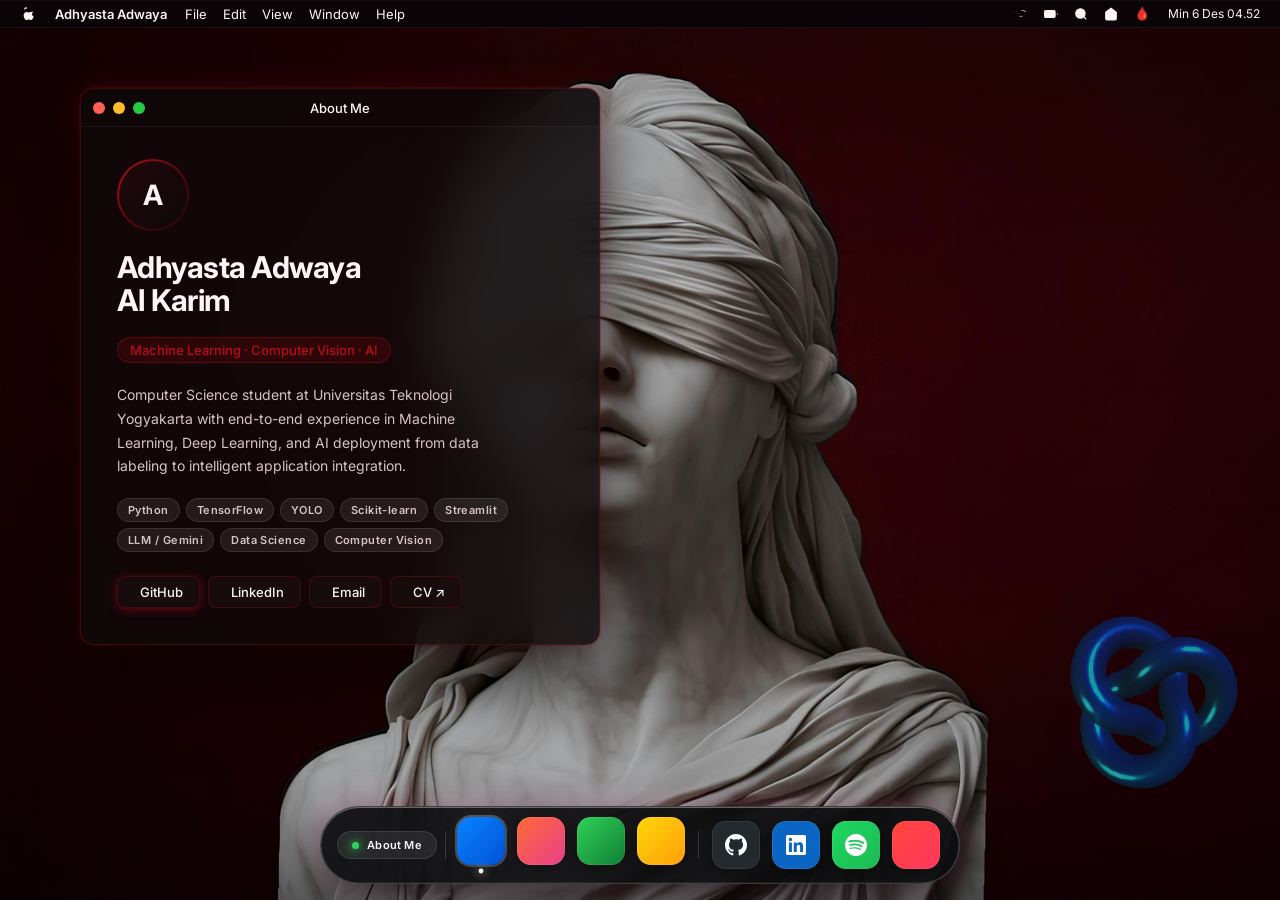
==== commit b0c80d37: "porto versi 2.1 macos" ====
--- a/index.html
+++ b/index.html
@@ -1,5 +1,5 @@
 <!DOCTYPE html>
-<html lang="en" data-theme="">
+<html lang="en" data-theme="dark" data-accent="blood-red">
 
 <head>
   <meta charset="UTF-8" />
@@ -27,8 +27,7 @@
   <div class="desktop" id="desktop">
 
     <!-- WALLPAPER -->
-    <div class="desktop-wallpaper"
-      style="background-image:url('download%20(44).jpg');"></div>
+    <div class="desktop-wallpaper" style="background-image:url('yunani.jpg');"></div>
 
     <!-- ── MENU BAR ── -->
     <header class="menubar" role="banner">
@@ -78,18 +77,121 @@
           </svg>
         </div>
         <!-- Control Center -->
-        <div class="menubar-icon" aria-label="Control Center">
+        <div class="menubar-icon" aria-label="Control Center" id="menubarControlCenter"
+          title="Control Center & Color Palette">
           <svg viewBox="0 0 24 24" aria-hidden="true" fill="none" stroke="currentColor" stroke-width="2">
             <path d="M3 9l9-7 9 7v11a2 2 0 0 1-2 2H5a2 2 0 0 1-2-2z" />
             <polyline points="9 22 9 12 15 12 15 22" />
           </svg>
         </div>
         <!-- Theme Toggle -->
-        <button class="theme-btn" id="themeToggle" aria-label="Toggle dark mode">🌙</button>
+        <button class="theme-btn" id="themeToggle" aria-label="Toggle theme">🌙</button>
         <!-- Clock -->
         <div class="menubar-clock" id="menubarClock" aria-live="polite">Sen 18 Okt 23.34</div>
       </div>
     </header>
+
+    <!-- ── CONTROL CENTER & PALETTE PANEL (Mac-OS-Desktop) ── -->
+    <div class="control-center-panel" id="controlCenterPanel" role="dialog" aria-label="Control Center"
+      aria-hidden="true">
+      <div class="cc-header">
+        <div class="cc-title">
+          <svg width="15" height="15" viewBox="0 0 24 24" fill="none" stroke="currentColor" stroke-width="2.2">
+            <rect x="2" y="3" width="20" height="14" rx="2" />
+            <line x1="8" y1="21" x2="16" y2="21" />
+            <line x1="12" y1="17" x2="12" y2="21" />
+          </svg>
+          <span>Control Center</span>
+        </div>
+        <div class="cc-subtitle" id="ccThemeName">Merah Darah &amp; Hitam</div>
+      </div>
+
+      <!-- Theme Switcher -->
+      <div class="cc-card">
+        <div class="cc-label">
+          <span>Appearance / Theme</span>
+          <span style="font-size:10px; opacity:0.7;">Greek Crimson &amp; Black</span>
+        </div>
+        <div class="cc-theme-grid">
+          <button class="cc-theme-btn" data-theme-val="dark" aria-label="Merah Darah & Hitam">
+            <span class="icon">🩸</span>
+            <span>Blood &amp; Black</span>
+          </button>
+          <button class="cc-theme-btn" data-theme-val="crimson-dark" aria-label="Merah Tua">
+            <span class="icon">⚔️</span>
+            <span>Merah Tua</span>
+          </button>
+          <button class="cc-theme-btn" data-theme-val="obsidian" aria-label="Hitam Obsidian">
+            <span class="icon">🖤</span>
+            <span>Hitam Pekat</span>
+          </button>
+          <button class="cc-theme-btn" data-theme-val="light" aria-label="Light theme">
+            <span class="icon">☀️</span>
+            <span>Light</span>
+          </button>
+        </div>
+      </div>
+
+      <!-- Color Palette (Merah Darah, Merah Tua & Hitam) -->
+      <div class="cc-card">
+        <div class="cc-label">
+          <span>Accent Color Palette</span>
+          <span id="ccActiveAccentName" style="color:var(--accent); text-transform:none; font-weight:700;">Merah Darah</span>
+        </div>
+        <div class="cc-palette-grid">
+          <button class="cc-palette-dot" data-accent-val="blood-red" style="background:#b80c1a;"
+            title="Merah Darah (Blood Red)" aria-label="Merah Darah"></button>
+          <button class="cc-palette-dot" data-accent-val="dark-red" style="background:#5c0811;"
+            title="Merah Tua (Dark Crimson)" aria-label="Merah Tua"></button>
+          <button class="cc-palette-dot" data-accent-val="black" style="background:#141214;"
+            title="Hitam Obsidian (Onyx Black)" aria-label="Hitam Obsidian"></button>
+          <button class="cc-palette-dot" data-accent-val="scarlet" style="background:#d91b24;"
+            title="Merah Menyala (Scarlet Ares)" aria-label="Merah Menyala"></button>
+          <button class="cc-palette-dot" data-accent-val="ruby" style="background:#7a0d18;"
+            title="Merah Ruby (Deep Ruby)" aria-label="Merah Ruby"></button>
+          <button class="cc-palette-dot" data-accent-val="charcoal" style="background:#292326;"
+            title="Hitam Arang (Charcoal)" aria-label="Hitam Arang"></button>
+        </div>
+      </div>
+
+      <!-- Display Brightness Slider (Mac-OS-Desktop) -->
+      <div class="cc-card">
+        <div class="cc-label">
+          <span>Display Brightness</span>
+          <span id="ccBrightnessVal">100%</span>
+        </div>
+        <div class="cc-slider-wrap">
+          <span class="cc-slider-icon">🔅</span>
+          <input type="range" class="cc-range" id="ccBrightnessRange" min="40" max="100" value="100"
+            aria-label="Screen Brightness" />
+          <span class="cc-slider-icon">🔆</span>
+        </div>
+      </div>
+
+      <!-- Desktop Wallpaper Presets (from Mac-OS-Desktop repo) -->
+      <div class="cc-card">
+        <div class="cc-label">
+          <span>Desktop Wallpaper</span>
+        </div>
+        <div class="cc-wallpapers">
+          <div class="cc-wall-thumb" data-wall-src="yunani.jpg"
+            style="background-image:url('yunani.jpg');" title="Yunani"></div>
+          <div class="cc-wall-thumb" data-wall-src="Clove Valorant butterfly (1) (1).jpg"
+            style="background-image:url('Clove%20Valorant%20butterfly%20(1)%20(1).jpg');" title="Valorant Clove"></div>
+          <div class="cc-wall-thumb" data-wall-src="background/monterey.jpg"
+            style="background-image:url('background/monterey.jpg');" title="macOS Monterey"></div>
+          <div class="cc-wall-thumb" data-wall-src="background/iridescence.jpg"
+            style="background-image:url('background/iridescence.jpg');" title="Iridescence Flow"></div>
+          <div class="cc-wall-thumb" data-wall-src="background/mac os big sur.jpg"
+            style="background-image:url('background/mac%20os%20big%20sur.jpg');" title="macOS Big Sur"></div>
+          <div class="cc-wall-thumb" data-wall-src="background 1.png"
+            style="background-image:url('background%201.png');" title="Dark Minimalist"></div>
+        </div>
+      </div>
+    </div>
+
+    <!-- Screen Brightness Dimmer Overlay -->
+    <div class="desktop-brightness-overlay" id="brightnessOverlay"></div>
 
     <!-- ── DESKTOP AREA ── -->
     <main class="desktop-area" id="desktopArea">
@@ -321,7 +423,7 @@
         <!-- Dynamic Island Live Status / Activity Capsule -->
         <div class="di-island-status" id="diIslandStatus" title="System Activity">
           <span class="di-live-indicator"></span>
-          <span class="di-status-text" id="diStatusText">Adhyasta OS</span>
+          <span class="di-status-text" id="diStatusText">Adhyasta Adwaya Al</span>
         </div>
 
         <div class="di-sep dock-sep" aria-hidden="true"></div>
@@ -392,7 +494,8 @@
             <div class="di-popup"><span class="di-popup-dot" style="color:#1ed760"></span>Spotify</div>
             <div class="dock-item-icon di-icon" style="background: linear-gradient(135deg, #1ed760, #1db954);">
               <svg width="22" height="22" viewBox="0 0 24 24" fill="#fff">
-                <path d="M12 0C5.373 0 0 5.373 0 12s5.373 12 12 12 12-5.373 12-12S18.627 0 12 0zm5.498 17.306c-.215.353-.675.467-1.028.252-2.825-1.727-6.381-2.118-10.57-1.16-.403.092-.807-.16-.899-.562-.093-.404.16-.807.562-.9 4.588-1.047 8.52-.606 11.684 1.341.353.216.467.676.251 1.029zm1.467-3.262c-.27.44-.848.58-1.288.31-3.235-1.988-8.167-2.564-11.994-1.401-.497.15-1.026-.134-1.176-.63-.15-.497.134-1.026.63-1.176 4.375-1.328 9.808-.687 13.518 1.599.44.27.58.848.31 1.288zm.126-3.41c-3.88-2.304-10.282-2.516-13.992-1.39-.594.18-1.22-.16-1.4-.754-.18-.595.16-1.221.755-1.4 4.263-1.294 11.332-1.044 15.811 1.615.534.316.71 1.009.393 1.542-.317.534-1.01.71-1.567.387z"/>
+                <path
+                  d="M12 0C5.373 0 0 5.373 0 12s5.373 12 12 12 12-5.373 12-12S18.627 0 12 0zm5.498 17.306c-.215.353-.675.467-1.028.252-2.825-1.727-6.381-2.118-10.57-1.16-.403.092-.807-.16-.899-.562-.093-.404.16-.807.562-.9 4.588-1.047 8.52-.606 11.684 1.341.353.216.467.676.251 1.029zm1.467-3.262c-.27.44-.848.58-1.288.31-3.235-1.988-8.167-2.564-11.994-1.401-.497.15-1.026-.134-1.176-.63-.15-.497.134-1.026.63-1.176 4.375-1.328 9.808-.687 13.518 1.599.44.27.58.848.31 1.288zm.126-3.41c-3.88-2.304-10.282-2.516-13.992-1.39-.594.18-1.22-.16-1.4-.754-.18-.595.16-1.221.755-1.4 4.263-1.294 11.332-1.044 15.811 1.615.534.316.71 1.009.393 1.542-.317.534-1.01.71-1.567.387z" />
               </svg>
             </div>
           </div>
--- a/style.css
+++ b/style.css
@@ -1,61 +1,259 @@
 /* =============================================
    macOS / Apple Style Portfolio — style.css
+   Color Palette & Themes from: https://github.com/mhmdmhd6/Mac-OS-Desktop
    ============================================= */
 
-/* ── DESIGN TOKENS ── */
+/* ── COLOR PALETTE FROM mhmdmhd6/Mac-OS-Desktop ── */
 :root {
-  --bg-glass:        rgba(255, 255, 255, 0.78);
-  --bg-glass-dark:   rgba(24, 24, 28, 0.75);
-  --bg-glass-menu:   rgba(255, 255, 255, 0.84);
-  --border-glass:    rgba(255, 255, 255, 0.45);
-  --border-dark:     rgba(255, 255, 255, 0.15);
-  --text-primary:    #1d1d1f;
-  --text-secondary:  #515154;
-  --text-tertiary:   #86868b;
-  --accent:          #0a84ff;
-  --accent-dark:     #409cff;
-  --danger:          #ff453a;
-  --warning:         #ffd60a;
-  --success:         #30d158;
-  --btn-red:         #FF5F57;
-  --btn-yellow:      #FEBC2E;
-  --btn-green:       #28C840;
-  --radius-window:   14px;
-  --radius-card:     16px;
-  --radius-dock:     22px;
-  --shadow-window:   0 24px 70px 4px rgba(0,0,0,0.32), 0 0 0 0.5px rgba(0,0,0,0.18);
-  --shadow-dock:     0 8px 32px rgba(0,0,0,0.22), 0 0 0 0.5px rgba(255,255,255,0.15) inset;
-  --blur:            blur(24px) saturate(180%);
-  --blur-light:      blur(16px) saturate(160%);
-  --font:            -apple-system, BlinkMacSystemFont, "SF Pro Display", "SF Pro Text", "Inter", "Helvetica Neue", sans-serif;
-  --ease-apple:      cubic-bezier(0.32, 0.72, 0, 1);
-  --ease-standard:   cubic-bezier(0.4, 0, 0.2, 1);
-  --dur-fast:        220ms;
-  --dur-normal:      320ms;
-  --dur-slow:        450ms;
-  --menubar-h:       28px;
-  --dock-h:          80px;
-}
-
-/* ── DARK MODE ── */
+  /* Exact variables from https://github.com/mhmdmhd6/Mac-OS-Desktop */
+  --color-white:       #fff;
+  --color-white-100:   rgba(255, 255, 255, 0.1);
+  --color-white-200:   rgba(255, 255, 255, 0.2);
+  --color-white-400:   rgba(255, 255, 255, 0.4);
+  --color-white-800:   rgba(255, 255, 255, 0.8);
+  --color-white-900:   rgba(255, 255, 255, 0.9);
+  --color-black:       #1e1e1e;
+  --color-black-100:   rgba(0, 0, 0, 0.1);
+  --color-black-50:    rgba(211, 197, 197, 0.39);
+  --color-black-200:   rgba(0, 0, 0, 0.2);
+  --color-black-500:   rgba(0, 0, 0, 0.5);
+  --color-black-600:   rgba(0, 0, 0, 0.6);
+  --color-blue-800:    #007ff7;
+  --app-color-white:   rgb(252, 255, 251);
+  --color-red:         rgba(255, 2, 2, 0.788);
+  --color-green:       #11dd4e;
+
+  /* Component palette extensions from Mac-OS-Desktop */
+  --color-orange:      #fd9e2a;                  /* Calculator accent orange */
+  --color-purple:      #9c5ffd;                  /* Calendar widget purple */
+  --color-coral:       #f08080;                  /* Dock point indicator */
+  --color-dnd-red:     #b63333;                  /* Control center DND red */
+  --color-term-navy:   rgba(5, 5, 99, 0.63);      /* Terminal background */
+  --navbar-gradient:   linear-gradient(to right, #6e1438, #270598, #e54c2d); /* Mac-OS-Desktop header */
+
+  /* Portfolio mapped tokens (Merah Darah, Merah Tua & Hitam) */
+  --color-blood-red:     #b80c1a;
+  --color-blood-red-glow:rgba(184, 12, 26, 0.45);
+  --color-dark-red:      #5c0811;
+  --color-dark-red-deep: #3b050a;
+  --color-black-obsidian:#0a0708;
+  --color-black-glass:   rgba(14, 8, 10, 0.88);
+  --color-crimson:       #8a0914;
+
+  --bg-glass:          rgba(14, 8, 10, 0.88);
+  --bg-glass-dark:     rgba(10, 5, 7, 0.94);
+  --bg-glass-menu:     rgba(10, 5, 7, 0.94);
+  --border-glass:      rgba(184, 12, 26, 0.28);
+  --border-dark:       rgba(92, 8, 17, 0.42);
+  --text-primary:      #fff5f5;
+  --text-secondary:    #d6c4c7;
+  --text-tertiary:     #9e878b;
+  --accent:            #b80c1a;
+  --accent-hover:      #d61829;
+  --accent-glow:       rgba(184, 12, 26, 0.45);
+  --accent-dark:       #7a0812;
+  --danger:            #e61c24;
+  --warning:           #f77f00;
+  --success:           #2a9d8f;
+  --btn-red:           #ff5f56;
+  --btn-yellow:        #ffbd2e;
+  --btn-green:         #27c93f;
+  --radius-window:     14px;
+  --radius-card:       16px;
+  --radius-dock:       22px;
+  --shadow-window:     0 28px 80px 4px rgba(0,0,0,0.8), 0 0 35px rgba(138, 9, 20, 0.3), 0 0 0 1px rgba(184, 12, 26, 0.25);
+  --shadow-dock:       0 14px 40px rgba(0,0,0,0.85), 0 0 24px rgba(138, 9, 20, 0.35) inset, 0 0 0 0.5px rgba(184, 12, 26, 0.3);
+  --blur:              blur(24px) saturate(180%);
+  --blur-light:        blur(16px) saturate(160%);
+  --font:              -apple-system, BlinkMacSystemFont, "SF Pro Display", "SF Pro Text", "Inter", "Helvetica Neue", sans-serif;
+  --ease-apple:        cubic-bezier(0.32, 0.72, 0, 1);
+  --ease-standard:     cubic-bezier(0.4, 0, 0.2, 1);
+  --dur-fast:          220ms;
+  --dur-normal:        320ms;
+  --dur-slow:          450ms;
+  --menubar-h:         28px;
+  --dock-h:            80px;
+  --screen-brightness: 1;
+}
+
+/* ── ACCENT COLOR PALETTES (Merah Darah, Merah Tua & Hitam) ── */
+[data-accent="blood-red"],
+[data-accent="red"] {
+  --accent:       #b80c1a;
+  --accent-hover: #d61829;
+  --accent-glow:  rgba(184, 12, 26, 0.5);
+  --accent-dark:  #7a0812;
+}
+[data-accent="dark-red"],
+[data-accent="purple"] {
+  --accent:       #5c0811;
+  --accent-hover: #7d0c18;
+  --accent-glow:  rgba(92, 8, 17, 0.55);
+  --accent-dark:  #3b050a;
+}
+[data-accent="black"],
+[data-accent="green"] {
+  --accent:       #1a1719;
+  --accent-hover: #2e282c;
+  --accent-glow:  rgba(255, 255, 255, 0.22);
+  --accent-dark:  #0a0809;
+}
+[data-accent="scarlet"],
+[data-accent="orange"] {
+  --accent:       #d91b24;
+  --accent-hover: #f02d36;
+  --accent-glow:  rgba(217, 27, 36, 0.5);
+  --accent-dark:  #940e15;
+}
+[data-accent="ruby"],
+[data-accent="coral"] {
+  --accent:       #7a0d18;
+  --accent-hover: #9c1220;
+  --accent-glow:  rgba(122, 13, 24, 0.5);
+  --accent-dark:  #4a060d;
+}
+[data-accent="charcoal"],
+[data-accent="blue"] {
+  --accent:       #292326;
+  --accent-hover: #3d3439;
+  --accent-glow:  rgba(184, 12, 26, 0.35);
+  --accent-dark:  #141113;
+}
+
+/* ── THEMES ── */
+/* 1. Dark Mode (Default: Merah Darah, Merah Tua & Hitam Obsidian) */
 @media (prefers-color-scheme: dark) {
   :root {
-    --bg-glass:      rgba(32, 32, 36, 0.82);
-    --bg-glass-menu: rgba(24, 24, 26, 0.88);
-    --border-glass:  rgba(255, 255, 255, 0.14);
-    --text-primary:  #f5f5f7;
-    --text-secondary:#a1a1a6;
-    --text-tertiary: #6e6e73;
+    --bg-glass:      rgba(14, 8, 10, 0.88);
+    --bg-glass-menu: rgba(10, 5, 7, 0.94);
+    --border-glass:  rgba(184, 12, 26, 0.28);
+    --border-dark:   rgba(92, 8, 17, 0.42);
+    --text-primary:  #fff5f5;
+    --text-secondary:#d6c4c7;
+    --text-tertiary: #9e878b;
+    --app-color-white: #180c0f;
   }
 }
 
 [data-theme="dark"] {
-  --bg-glass:      rgba(32, 32, 36, 0.82);
-  --bg-glass-menu: rgba(24, 24, 26, 0.88);
-  --border-glass:  rgba(255, 255, 255, 0.14);
-  --text-primary:  #f5f5f7;
-  --text-secondary:#a1a1a6;
-  --text-tertiary: #6e6e73;
+  --bg-glass:      rgba(14, 8, 10, 0.88);
+  --bg-glass-menu: rgba(10, 5, 7, 0.94);
+  --border-glass:  rgba(184, 12, 26, 0.28);
+  --border-dark:   rgba(92, 8, 17, 0.42);
+  --text-primary:  #fff5f5;
+  --text-secondary:#d6c4c7;
+  --text-tertiary: #9e878b;
+  --app-color-white: #180c0f;
+  --shadow-window: 0 28px 80px 4px rgba(0,0,0,0.8), 0 0 35px rgba(138, 9, 20, 0.3), 0 0 0 1px rgba(184, 12, 26, 0.25);
+  --shadow-dock:   0 14px 40px rgba(0,0,0,0.85), 0 0 24px rgba(138, 9, 20, 0.35) inset, 0 0 0 0.5px rgba(184, 12, 26, 0.3);
+}
+
+/* 2. Merah Tua / Deep Crimson Theme */
+[data-theme="crimson-dark"] {
+  --bg-glass:      rgba(38, 7, 12, 0.90);
+  --bg-glass-menu: rgba(26, 4, 8, 0.95);
+  --border-glass:  rgba(214, 24, 41, 0.38);
+  --border-dark:   rgba(125, 12, 24, 0.5);
+  --text-primary:  #fff3f3;
+  --text-secondary:#e5c2c7;
+  --text-tertiary: #b0888f;
+  --app-color-white: #2b080e;
+  --shadow-window: 0 28px 80px 4px rgba(0,0,0,0.85), 0 0 45px rgba(184, 12, 26, 0.4), 0 0 0 1px rgba(214, 24, 41, 0.4);
+}
+
+/* 3. Hitam Obsidian / Pure Obsidian Theme */
+[data-theme="obsidian"] {
+  --bg-glass:      rgba(7, 7, 9, 0.94);
+  --bg-glass-menu: rgba(5, 5, 7, 0.98);
+  --border-glass:  rgba(184, 12, 26, 0.22);
+  --border-dark:   rgba(60, 6, 10, 0.5);
+  --text-primary:  #f8f8fa;
+  --text-secondary:#bab7bc;
+  --text-tertiary: #7d7a82;
+  --app-color-white: #0f0f12;
+  --shadow-window: 0 28px 80px 4px rgba(0,0,0,0.95), 0 0 25px rgba(184, 12, 26, 0.25), 0 0 0 1px rgba(255, 255, 255, 0.08);
+}
+
+/* 2. Light Mode */
+[data-theme="light"] {
+  --bg-glass:      rgba(255, 255, 255, 0.82);
+  --bg-glass-menu: rgba(255, 255, 255, 0.90);
+  --border-glass:  rgba(255, 255, 255, 0.5);
+  --border-dark:   rgba(0, 0, 0, 0.08);
+  --text-primary:  var(--color-black);
+  --text-secondary:#515154;
+  --text-tertiary: #86868b;
+  --app-color-white: rgb(252, 255, 251);
+}
+
+/* 3. Iridescence (Signature Theme from Mac-OS-Desktop) */
+[data-theme="iridescence"] {
+  --bg-glass:      rgba(255, 255, 255, 0.80);
+  --bg-glass-menu: linear-gradient(to right, #6e1438, #270598, #e54c2d);
+  --border-glass:  rgba(255, 255, 255, 0.4);
+  --text-primary:  #1d1d1f;
+  --text-secondary:#45454a;
+  --text-tertiary: #75757a;
+  --shadow-dock:   0 12px 38px rgba(39, 5, 152, 0.35), 0 0 0 0.5px rgba(255,255,255,0.2) inset;
+}
+[data-theme="iridescence"] .menubar,
+[data-theme="iridescence"] .sp-navbar {
+  background: linear-gradient(to right, #6e1438, #270598, #e54c2d) !important;
+  border-bottom: 1px solid rgba(255, 255, 255, 0.2) !important;
+  box-shadow: 0 3px 12px var(--color-black-200) !important;
+}
+[data-theme="iridescence"] .menubar-appname,
+[data-theme="iridescence"] .menubar-menu,
+[data-theme="iridescence"] .menubar-clock,
+[data-theme="iridescence"] .sp-nav-title,
+[data-theme="iridescence"] .sp-nav-back {
+  color: var(--color-white-900) !important;
+  text-shadow: 0 1px 4px rgba(0, 0, 0, 0.35);
+}
+[data-theme="iridescence"] .menubar svg,
+[data-theme="iridescence"] .menubar-icon svg {
+  fill: var(--color-white) !important;
+  stroke: var(--color-white) !important;
+}
+[data-theme="iridescence"] .menubar-menu:hover,
+[data-theme="iridescence"] .menubar-icon:hover,
+[data-theme="iridescence"] .menubar-apple:hover {
+  background: var(--color-white-200) !important;
+  border-radius: 5px;
+}
+
+/* 4. Terminal Cyber Theme (from Mac-OS-Desktop) */
+[data-theme="terminal"] {
+  --bg-glass:      rgba(5, 5, 45, 0.88);
+  --bg-glass-menu: rgba(4, 4, 30, 0.95);
+  --border-glass:  rgba(17, 221, 78, 0.28);
+  --text-primary:  #11dd4e;
+  --text-secondary:#6ce98f;
+  --text-tertiary: #4ba665;
+  --app-color-white: rgba(7, 7, 50, 0.95);
+  --shadow-window: 0 24px 70px rgba(0, 0, 0, 0.6), 0 0 16px rgba(17, 221, 78, 0.15);
+  --shadow-dock:   0 12px 32px rgba(0, 0, 0, 0.7), 0 0 20px rgba(17, 221, 78, 0.2) inset;
+}
+[data-theme="terminal"] .menubar,
+[data-theme="terminal"] .sp-navbar {
+  border-bottom: 1px solid rgba(17, 221, 78, 0.25) !important;
+}
+[data-theme="terminal"] .menubar-appname,
+[data-theme="terminal"] .menubar-menu,
+[data-theme="terminal"] .menubar-clock,
+[data-theme="terminal"] .sp-nav-title,
+[data-theme="terminal"] .sp-nav-back {
+  color: #11dd4e !important;
+  font-family: 'Roboto Mono', monospace, var(--font) !important;
+}
+[data-theme="terminal"] .menubar svg,
+[data-theme="terminal"] .menubar-icon svg {
+  fill: #11dd4e !important;
+  stroke: #11dd4e !important;
+}
+[data-theme="terminal"] .menubar-menu:hover,
+[data-theme="terminal"] .menubar-icon:hover {
+  background: rgba(17, 221, 78, 0.15) !important;
 }
 
 /* ── RESET & BASE ── */
@@ -77,6 +275,11 @@
   user-select: none;
   -webkit-font-smoothing: antialiased;
   -moz-osx-font-smoothing: grayscale;
+  cursor: url('cursor/Normal.cur'), auto;
+}
+
+a, button, .dock-item, .di-item, .menubar-apple, .menubar-menu, .menubar-icon, .wc-btn, .theme-btn, .finder-sidebar-item, .photos-filter, .project-card, .cert-item, .exp-item, .cc-theme-btn, .cc-palette-dot, .cc-wall-thumb, input[type="range"] {
+  cursor: url('cursor/Link.cur'), pointer;
 }
 
 /* ── DESKTOP ── */
@@ -92,7 +295,7 @@
 .desktop-wallpaper {
   position: absolute;
   inset: 0;
-  background-image: url('download%20(44).jpg');
+  background-image: url('yunani.jpg');
   background-position: center;
   background-size: cover;
   background-repeat: no-repeat;
@@ -416,7 +619,7 @@
   width: 72px;
   height: 72px;
   border-radius: 50%;
-  background: linear-gradient(135deg, #0a84ff, #30d158, #ffd60a);
+  background: linear-gradient(135deg, #b80c1a, #5c0811, #1a080c);
   padding: 2px;
   flex-shrink: 0;
 }
@@ -447,8 +650,8 @@
   font-size: 13px;
   font-weight: 500;
   color: var(--accent);
-  background: rgba(10,132,255,0.12);
-  border: 1px solid rgba(10,132,255,0.2);
+  background: rgba(184, 12, 26, 0.16);
+  border: 1px solid rgba(184, 12, 26, 0.35);
   padding: 4px 12px;
   border-radius: 999px;
   display: inline-block;
@@ -523,17 +726,17 @@
   background: var(--accent);
   color: #fff;
   border-color: transparent;
-  box-shadow: 0 2px 8px rgba(10,132,255,0.3);
+  box-shadow: 0 2px 8px var(--accent-glow);
 }
 
 .mac-btn.primary:hover {
-  background: #0070e0;
-  box-shadow: 0 4px 14px rgba(10,132,255,0.4);
+  background: var(--accent-hover);
+  box-shadow: 0 4px 14px var(--accent-glow);
 }
 
 [data-theme="dark"] .mac-btn {
-  background: rgba(60,60,66,0.8);
-  border-color: rgba(255,255,255,0.1);
+  background: rgba(26, 12, 16, 0.85);
+  border-color: rgba(184, 12, 26, 0.25);
   color: var(--text-primary);
 }
 
@@ -638,8 +841,8 @@
 
 .project-card:hover {
   transform: translateY(-4px) scale(1.015);
-  box-shadow: 0 12px 36px rgba(0,0,0,0.14);
-  border-color: rgba(10,132,255,0.2);
+  box-shadow: 0 12px 36px rgba(0,0,0,0.4), 0 0 15px rgba(184, 12, 26, 0.2);
+  border-color: rgba(184, 12, 26, 0.45);
 }
 
 .project-card-thumb {
@@ -677,9 +880,9 @@
   letter-spacing: 0.05em;
   padding: 2px 7px;
   border-radius: 999px;
-  background: rgba(10,132,255,0.1);
+  background: rgba(184, 12, 26, 0.14);
   color: var(--accent);
-  border: 0.5px solid rgba(10,132,255,0.2);
+  border: 0.5px solid rgba(184, 12, 26, 0.32);
 }
 
 .project-card-title {
@@ -1660,6 +1863,9 @@
 /* ══════════════════════════════════════════
    RESPONSIVE — TABLET (≤ 900px)
    ══════════════════════════════════════════ */
+/* ══════════════════════════════════════════
+   RESPONSIVE — TABLET (≤ 900px)
+   ══════════════════════════════════════════ */
 @media (max-width: 900px) {
   .menubar-menus { display: none !important; }
 
@@ -1688,6 +1894,7 @@
    RESPONSIVE — MOBILE (≤ 768px)
    ══════════════════════════════════════════ */
 @media (max-width: 768px) {
+  /* 1. Menubar */
   .menubar {
     height: 38px;
     padding: 0 8px;
@@ -1702,7 +1909,7 @@
   .menubar-menus { display: none !important; }
 
   .menubar-apple {
-    padding: 0 6px;
+    padding: 0 4px;
   }
 
   .menubar-appname {
@@ -1712,16 +1919,25 @@
     white-space: nowrap;
     overflow: hidden;
     text-overflow: ellipsis;
-  }
-
-  /* Hide desktop status icons on mobile to avoid overflow */
-  .menubar-right .menubar-icon {
+    max-width: 140px;
+  }
+
+  /* Keep Control Center, Theme Toggle, and Clock on mobile */
+  .menubar-right {
+    gap: 4px;
+    flex-shrink: 0;
+    display: flex;
+    align-items: center;
+  }
+
+  .menubar-right .menubar-icon:not(#menubarControlCenter) {
     display: none !important;
   }
 
-  .menubar-right {
-    gap: 6px;
-    flex-shrink: 0;
+  .menubar-icon#menubarControlCenter {
+    display: flex !important;
+    padding: 0 4px;
+    cursor: pointer;
   }
 
   .menubar-clock {
@@ -1731,7 +1947,7 @@
     white-space: nowrap;
   }
 
-  /* Desktop remains clean background */
+  /* Desktop layout */
   .desktop {
     position: fixed;
     inset: 0;
@@ -1745,18 +1961,23 @@
     pointer-events: none;
   }
 
-  /* Windows become clean mobile card sheets */
+  #three-canvas-wrap {
+    display: none !important;
+  }
+
+  /* 2. Windows on Mobile (Only active window displays as clean card sheet) */
   .window {
+    display: none !important;
     position: fixed !important;
-    top: 46px !important;
+    top: 44px !important;
     left: 8px !important;
     right: 8px !important;
-    bottom: 78px !important;
+    bottom: 66px !important;
     width: auto !important;
     height: auto !important;
     max-width: 580px !important;
     margin: 0 auto !important;
-    border-radius: 18px !important;
+    border-radius: 16px !important;
     z-index: 500 !important;
     box-shadow: 0 16px 50px rgba(0,0,0,0.5), 0 0 0 1px rgba(255,255,255,0.18) !important;
     pointer-events: auto;
@@ -1767,14 +1988,27 @@
   .window.open-mobile {
     display: flex !important;
     flex-direction: column !important;
-    animation: mobileSheetIn 0.32s cubic-bezier(0.32, 0.72, 0, 1) forwards;
+    animation: mobileSheetIn 0.3s cubic-bezier(0.32, 0.72, 0, 1) forwards;
+  }
+
+  .window.maximized {
+    top: 0 !important;
+    left: 0 !important;
+    right: 0 !important;
+    bottom: 0 !important;
+    width: 100vw !important;
+    height: 100vh !important;
+    max-width: 100vw !important;
+    border-radius: 0 !important;
+    z-index: 1005 !important;
   }
 
   /* Title bar on mobile */
   .window-titlebar {
     cursor: default;
-    height: 40px;
-    padding: 0 12px;
+    height: 38px;
+    padding: 0 10px;
+    flex-shrink: 0;
   }
 
   .window-controls {
@@ -1784,43 +2018,76 @@
   .wc-btn {
     width: 14px;
     height: 14px;
+    min-width: 14px;
   }
 
   .window-body {
-    flex: 1;
+    flex: 1 1 auto;
+    min-height: 0;
     overflow-y: auto;
     -webkit-overflow-scrolling: touch;
-  }
-
-  /* Hero window mobile adjustments */
+    overscroll-behavior: contain;
+  }
+
+  /* 3. Hero window mobile styling */
   .hero-content {
-    padding: 20px 18px 24px;
-    gap: 12px;
+    padding: 16px 14px 22px;
+    gap: 10px;
+  }
+
+  .hero-avatar-wrap {
+    width: 56px;
+    height: 56px;
+  }
+
+  .hero-avatar-inner {
+    font-size: 22px;
   }
 
   .hero-name {
-    font-size: 22px;
+    font-size: 20px;
     line-height: 1.2;
   }
 
+  .hero-title-tag {
+    font-size: 11px;
+    padding: 3px 8px;
+  }
+
   .hero-bio {
-    font-size: 13px;
-    line-height: 1.6;
+    font-size: 12.5px;
+    line-height: 1.55;
+  }
+
+  .hero-tech {
+    gap: 4px;
+  }
+
+  .hero-tech span {
+    font-size: 10.5px;
+    padding: 3px 8px;
   }
 
   .hero-actions {
-    flex-wrap: wrap;
+    display: grid;
+    grid-template-columns: 1fr 1fr;
     gap: 8px;
+    width: 100%;
   }
 
   .hero-actions .mac-btn {
-    padding: 7px 12px;
+    width: 100%;
+    justify-content: center;
+    padding: 8px 10px;
     font-size: 12px;
   }
 
-  /* Finder / Portfolio mobile */
+  /* 4. Finder / Portfolio mobile */
   .finder-window {
+    display: flex;
     flex-direction: column;
+    height: 100%;
+    min-height: 0;
   }
 
   .finder-sidebar {
@@ -1828,70 +2095,127 @@
     width: 100% !important;
     flex-direction: row !important;
     overflow-x: auto;
-    padding: 8px 10px;
-    gap: 6px;
+    padding: 6px 8px;
+    gap: 5px;
     border-right: none;
     border-bottom: 0.5px solid rgba(0,0,0,0.1);
     background: rgba(0,0,0,0.03);
     -webkit-overflow-scrolling: touch;
     scrollbar-width: none;
-    -ms-overflow-style: none;
+    flex-shrink: 0;
   }
 
   .finder-sidebar::-webkit-scrollbar {
     display: none;
-    width: 0;
-    height: 0;
-  }
-
-  .finder-sidebar-label { display: none; }
+  }
+
+  .finder-sidebar-label { display: none !important; }
 
   .finder-sidebar-item {
-    padding: 5px 10px;
+    padding: 4px 10px;
     white-space: nowrap;
     border-radius: 8px;
-    font-size: 12px;
+    font-size: 11.5px;
     flex-shrink: 0;
+  }
+
+  .finder-main {
+    flex: 1 1 auto;
+    min-height: 0;
+    overflow-y: auto;
+    -webkit-overflow-scrolling: touch;
+    padding: 10px;
   }
 
   .project-grid {
     grid-template-columns: 1fr;
     gap: 12px;
-    padding: 12px;
-  }
-
-  /* Notes / Experience mobile */
+  }
+
+  .project-card {
+    border-radius: 12px;
+  }
+
+  .project-card-body {
+    padding: 10px 12px 12px;
+  }
+
+  .project-card-title {
+    font-size: 14px;
+  }
+
+  .project-card-desc {
+    font-size: 12px;
+  }
+
+  /* 5. Notes / Experience mobile */
   .notes-window {
+    display: flex;
     flex-direction: column;
+    height: 100%;
+    min-height: 0;
   }
 
   .notes-list {
     width: 100% !important;
-    max-height: 150px;
+    max-height: 120px;
+    flex-shrink: 0;
     border-right: none;
     border-bottom: 0.5px solid rgba(0,0,0,0.1);
     overflow-y: auto;
+    -webkit-overflow-scrolling: touch;
   }
 
   .notes-detail {
-    padding: 16px;
-  }
-
-  /* Certificates mobile */
+    flex: 1 1 auto;
+    min-height: 0;
+    overflow-y: auto;
+    -webkit-overflow-scrolling: touch;
+    padding: 14px;
+  }
+
+  /* 6. Certificates mobile */
+  .photos-window {
+    height: 100%;
+    min-height: 0;
+    overflow-y: auto;
+    -webkit-overflow-scrolling: touch;
+    padding: 10px;
+  }
+
+  .photos-toolbar {
+    display: flex;
+    flex-wrap: nowrap;
+    overflow-x: auto;
+    gap: 4px;
+    margin-bottom: 10px;
+    scrollbar-width: none;
+    padding-bottom: 2px;
+  }
+
+  .photos-toolbar::-webkit-scrollbar {
+    display: none;
+  }
+
+  .photos-filter {
+    flex-shrink: 0;
+    padding: 4px 10px;
+    font-size: 11px;
+  }
+
   .cert-grid {
-    grid-template-columns: 1fr 1fr;
-    gap: 10px;
-    padding: 12px;
-  }
-
-  /* ── DYNAMIC ISLAND DOCK ON MOBILE (FLUID & NEVER OVERFLOWS) ── */
+    grid-template-columns: repeat(2, 1fr);
+    gap: 8px;
+  }
+
+  /* 7. DYNAMIC ISLAND DOCK ON MOBILE */
   .dock-wrap,
   .di-dock-wrap {
     position: fixed;
     bottom: 0;
     left: 0;
     right: 0;
-    padding-bottom: max(8px, env(safe-area-inset-bottom, 8px));
+    padding-bottom: max(6px, env(safe-area-inset-bottom, 6px));
     z-index: 1001;
     pointer-events: none;
     display: flex;
@@ -1905,20 +2229,28 @@
   .dock,
   .di-dock {
     pointer-events: auto;
-    padding: 5px 6px;
-    gap: clamp(2px, 1vw, 4px);
-    max-width: 100%;
+    padding: 4px 6px;
+    gap: 2px;
+    max-width: calc(100vw - 8px);
     box-sizing: border-box;
+    border-radius: 20px;
     box-shadow: 
-      0 16px 40px -8px rgba(0, 0, 0, 0.8),
+      0 12px 36px rgba(0, 0, 0, 0.75),
       0 0 0 0.5px rgba(255, 255, 255, 0.18) inset,
-      0 0 24px rgba(235, 77, 140, 0.25);
+      0 0 20px rgba(235, 77, 140, 0.25);
     display: inline-flex;
     align-items: center;
     justify-content: center;
-  }
-
-  /* Hide status pill on mobile so all 8 icons fit seamlessly without clipping */
+    overflow-x: auto;
+    -webkit-overflow-scrolling: touch;
+    scrollbar-width: none;
+  }
+
+  .dock::-webkit-scrollbar,
+  .di-dock::-webkit-scrollbar {
+    display: none;
+  }
+
   .di-island-status {
     display: none !important;
   }
@@ -1932,8 +2264,8 @@
     display: flex;
     align-items: center;
     justify-content: center;
-    gap: clamp(2px, 1vw, 4px);
-    max-width: 100%;
+    gap: 2px;
+    flex-shrink: 0;
   }
 
   .dock-item,
@@ -1942,30 +2274,36 @@
     flex-shrink: 0;
   }
 
-  /* Fluid icons: automatically scales between 28px and 38px based on viewport width */
   .dock-item-icon,
   .di-icon {
-    width: clamp(28px, 9.2vw, 38px);
-    height: clamp(28px, 9.2vw, 38px);
-    border-radius: clamp(8px, 2.5vw, 11px);
+    width: clamp(28px, 8.5vw, 36px);
+    height: clamp(28px, 8.5vw, 36px);
+    border-radius: 9px;
   }
 
   .dock-item-icon i,
   .di-icon i {
-    font-size: clamp(14px, 4.5vw, 18px);
+    font-size: clamp(14px, 4vw, 17px);
   }
 
   .dock-item-icon svg,
   .di-icon svg {
-    width: clamp(14px, 4.5vw, 18px);
-    height: clamp(14px, 4.5vw, 18px);
+    width: clamp(14px, 4vw, 17px);
+    height: clamp(14px, 4vw, 17px);
   }
 
   .dock-sep,
   .di-sep {
     height: 18px;
-    margin: 0 1px;
+    margin: 0 2px;
     flex-shrink: 0;
+  }
+
+  .dock-item-dot,
+  .di-dot {
+    width: 3px;
+    height: 3px;
+    margin-top: 2px;
   }
 
   .di-popup {
@@ -1973,38 +2311,115 @@
     font-size: 10px;
     padding: 4px 10px 4px 8px;
   }
+
+  /* 8. Control Center Panel Mobile Adaptations */
+  .control-center-panel {
+    top: calc(var(--menubar-h) + 4px);
+    left: 8px;
+    right: 8px;
+    width: auto;
+    max-width: 360px;
+    margin: 0 auto;
+    max-height: calc(100vh - 120px);
+    overflow-y: auto;
+    -webkit-overflow-scrolling: touch;
+    padding: 12px;
+    gap: 10px;
+  }
+
+  .cc-theme-grid {
+    grid-template-columns: repeat(4, 1fr);
+    gap: 4px;
+  }
+
+  .cc-theme-btn {
+    padding: 6px 2px;
+    font-size: 9px;
+  }
+
+  .cc-palette-dot {
+    width: 24px;
+    height: 24px;
+  }
+
+  .cc-wall-thumb {
+    height: 34px;
+  }
+
+  /* 9. Project Modal & Lightbox on Mobile */
+  .project-modal {
+    padding: 16px 8px;
+  }
+
+  .project-modal-content {
+    max-height: 88vh;
+    border-radius: 14px;
+  }
+
+  .project-modal-header {
+    padding: 14px 16px 12px;
+  }
+
+  .project-modal-body {
+    padding: 14px 16px 16px;
+  }
+
+  /* 10. Subpage mobile adjustments */
+  .sp-container {
+    padding: 10px 12px 30px !important;
+  }
+
+  .sp-window {
+    margin-bottom: 16px;
+    border-radius: 12px;
+  }
+
+  .portfolio-item,
+  .exp-item {
+    grid-template-columns: 1fr !important;
+    gap: 12px !important;
+    padding: 18px 0 !important;
+  }
+
+  .portfolio-item-img,
+  .exp-item-img-wrap {
+    max-height: 200px;
+  }
 }
 
 /* ══════════════════════════════════════════
-   RESPONSIVE — SMALL PHONE (≤ 420px)
+   RESPONSIVE — SMALL PHONE (≤ 380px)
    ══════════════════════════════════════════ */
-@media (max-width: 420px) {
+@media (max-width: 380px) {
+  .menubar-appname {
+    max-width: 105px;
+    font-size: 11px;
+  }
+
   .dock,
   .di-dock {
-    padding: 4px 5px;
-    gap: 2px;
+    padding: 3px 4px;
+    gap: 1px;
   }
 
   .di-icon-group {
-    gap: 2px;
+    gap: 1px;
   }
 
   .dock-item-icon,
   .di-icon {
-    width: clamp(28px, 9vw, 34px);
-    height: clamp(28px, 9vw, 34px);
-    border-radius: 9px;
+    width: clamp(26px, 8vw, 30px);
+    height: clamp(26px, 8vw, 30px);
+    border-radius: 7px;
   }
 
   .dock-item-icon i,
-  .di-icon i {
-    font-size: 15px;
-  }
-
+  .di-icon i,
   .dock-item-icon svg,
   .di-icon svg {
-    width: 15px;
-    height: 15px;
+    font-size: 13px;
+    width: 13px;
+    height: 13px;
   }
 }
 
@@ -2206,8 +2621,8 @@
   letter-spacing: 0.05em;
   padding: 3px 9px;
   border-radius: 999px;
-  background: rgba(10,132,255,0.08);
-  border: 0.5px solid rgba(10,132,255,0.2);
+  background: rgba(184, 12, 26, 0.14);
+  border: 0.5px solid rgba(184, 12, 26, 0.32);
   color: var(--accent);
 }
 
@@ -2373,7 +2788,7 @@
   transition: background var(--dur-fast);
 }
 
-.sp-nav-back:hover { background: rgba(10,132,255,0.06); }
+.sp-nav-back:hover { background: rgba(184, 12, 26, 0.12); }
 
 .sp-nav-title {
   font-size: 13px;
@@ -2418,4 +2833,311 @@
 
 [data-theme="dark"] .theme-btn:hover {
   background: rgba(255,255,255,0.08);
-}+}
+
+/* ══════════════════════════════════════════════════════════════
+   CONTROL CENTER & THEME PALETTE PANEL (from Mac-OS-Desktop)
+   ══════════════════════════════════════════════════════════════ */
+.control-center-panel {
+  position: fixed;
+  top: calc(var(--menubar-h) + 8px);
+  right: 12px;
+  width: 330px;
+  max-width: calc(100vw - 24px);
+  background: rgba(235, 235, 240, 0.82);
+  backdrop-filter: blur(36px) saturate(200%);
+  -webkit-backdrop-filter: blur(36px) saturate(200%);
+  border: 1px solid rgba(255, 255, 255, 0.45);
+  border-radius: 18px;
+  box-shadow: 0 20px 50px rgba(0, 0, 0, 0.28), 0 0 0 0.5px rgba(0, 0, 0, 0.08);
+  padding: 14px;
+  z-index: 9999;
+  display: flex;
+  flex-direction: column;
+  gap: 12px;
+  opacity: 0;
+  transform: translateY(-8px) scale(0.96);
+  pointer-events: none;
+  transition: opacity 220ms cubic-bezier(0.32, 0.72, 0, 1), transform 220ms cubic-bezier(0.32, 0.72, 0, 1);
+  user-select: none;
+}
+
+[data-theme="dark"] .control-center-panel {
+  background: rgba(16, 8, 11, 0.92);
+  border-color: rgba(184, 12, 26, 0.35);
+  box-shadow: 0 24px 60px rgba(0, 0, 0, 0.8), 0 0 30px rgba(138, 9, 20, 0.28), 0 0 0 0.5px rgba(184, 12, 26, 0.2);
+}
+
+[data-theme="crimson-dark"] .control-center-panel {
+  background: rgba(35, 6, 12, 0.94);
+  border-color: rgba(214, 24, 41, 0.45);
+  box-shadow: 0 24px 60px rgba(0, 0, 0, 0.85), 0 0 40px rgba(184, 12, 26, 0.4);
+}
+
+[data-theme="obsidian"] .control-center-panel {
+  background: rgba(7, 7, 9, 0.96);
+  border-color: rgba(184, 12, 26, 0.25);
+  box-shadow: 0 24px 60px rgba(0, 0, 0, 0.95), 0 0 20px rgba(184, 12, 26, 0.2);
+}
+
+[data-theme="terminal"] .control-center-panel {
+  background: rgba(5, 5, 45, 0.94);
+  border-color: rgba(17, 221, 78, 0.35);
+  box-shadow: 0 24px 60px rgba(0, 0, 0, 0.7), 0 0 24px rgba(17, 221, 78, 0.2);
+}
+
+.control-center-panel.active {
+  opacity: 1;
+  transform: translateY(0) scale(1);
+  pointer-events: all;
+}
+
+/* Header */
+.cc-header {
+  display: flex;
+  align-items: center;
+  justify-content: space-between;
+  padding-bottom: 6px;
+  border-bottom: 0.5px solid rgba(0, 0, 0, 0.08);
+}
+[data-theme="dark"] .cc-header { border-bottom-color: rgba(255, 255, 255, 0.1); }
+[data-theme="terminal"] .cc-header { border-bottom-color: rgba(17, 221, 78, 0.25); }
+
+.cc-title {
+  font-size: 13px;
+  font-weight: 700;
+  color: var(--text-primary);
+  display: flex;
+  align-items: center;
+  gap: 6px;
+}
+.cc-subtitle {
+  font-size: 11px;
+  font-weight: 500;
+  color: var(--text-tertiary);
+}
+
+/* Card Tiles */
+.cc-card {
+  background: rgba(255, 255, 255, 0.6);
+  border: 1px solid rgba(255, 255, 255, 0.4);
+  border-radius: 12px;
+  padding: 10px 12px;
+  box-shadow: 0 2px 8px rgba(0, 0, 0, 0.04);
+}
+[data-theme="dark"] .cc-card {
+  background: rgba(26, 12, 16, 0.72);
+  border-color: rgba(184, 12, 26, 0.28);
+}
+[data-theme="crimson-dark"] .cc-card {
+  background: rgba(48, 8, 16, 0.75);
+  border-color: rgba(214, 24, 41, 0.38);
+}
+[data-theme="obsidian"] .cc-card {
+  background: rgba(14, 14, 18, 0.75);
+  border-color: rgba(255, 255, 255, 0.08);
+}
+
+.cc-label {
+  font-size: 11px;
+  font-weight: 600;
+  text-transform: uppercase;
+  letter-spacing: 0.04em;
+  color: var(--text-tertiary);
+  margin-bottom: 8px;
+  display: flex;
+  justify-content: space-between;
+  align-items: center;
+}
+
+/* Theme modes pills */
+.cc-theme-grid {
+  display: grid;
+  grid-template-columns: repeat(4, 1fr);
+  gap: 6px;
+}
+.cc-theme-btn {
+  display: flex;
+  flex-direction: column;
+  align-items: center;
+  gap: 4px;
+  padding: 8px 4px;
+  border-radius: 8px;
+  border: 1px solid rgba(0, 0, 0, 0.08);
+  background: rgba(255, 255, 255, 0.4);
+  color: var(--text-primary);
+  font-size: 10px;
+  font-weight: 600;
+  cursor: pointer;
+  transition: all 180ms ease;
+}
+[data-theme="dark"] .cc-theme-btn {
+  background: rgba(255, 255, 255, 0.06);
+  border-color: rgba(255, 255, 255, 0.08);
+}
+.cc-theme-btn:hover {
+  background: rgba(255, 255, 255, 0.8);
+  transform: translateY(-1px);
+}
+.cc-theme-btn.active {
+  background: var(--accent);
+  color: #fff;
+  border-color: transparent;
+  box-shadow: 0 4px 12px var(--accent-glow);
+}
+.cc-theme-btn .icon {
+  font-size: 16px;
+}
+
+/* Accent Palette Swatches */
+.cc-palette-grid {
+  display: flex;
+  align-items: center;
+  justify-content: space-between;
+  padding: 4px 2px;
+}
+.cc-palette-dot {
+  width: 28px;
+  height: 28px;
+  border-radius: 50%;
+  border: 2px solid #fff;
+  cursor: pointer;
+  position: relative;
+  transition: transform 180ms cubic-bezier(0.34, 1.56, 0.64, 1), box-shadow 180ms ease;
+  box-shadow: 0 2px 6px rgba(0, 0, 0, 0.2);
+}
+.cc-palette-dot:hover {
+  transform: scale(1.18);
+}
+.cc-palette-dot.active {
+  transform: scale(1.15);
+  box-shadow: 0 0 0 2.5px var(--text-primary), 0 4px 10px rgba(0, 0, 0, 0.25);
+}
+.cc-palette-dot.active::after {
+  content: '✓';
+  position: absolute;
+  inset: 0;
+  display: flex;
+  align-items: center;
+  justify-content: center;
+  color: #fff;
+  font-size: 13px;
+  font-weight: 800;
+  text-shadow: 0 1px 2px rgba(0,0,0,0.4);
+}
+
+/* Slider (Mac-OS-Desktop styled) */
+.cc-slider-wrap {
+  display: flex;
+  align-items: center;
+  gap: 10px;
+}
+.cc-slider-icon {
+  font-size: 14px;
+  color: var(--text-tertiary);
+  flex-shrink: 0;
+}
+.cc-range {
+  -webkit-appearance: none;
+  width: 100%;
+  height: 20px;
+  border-radius: 99px;
+  background: rgba(0, 0, 0, 0.08);
+  outline: none;
+  position: relative;
+  overflow: hidden;
+  cursor: pointer;
+}
+[data-theme="dark"] .cc-range {
+  background: rgba(255, 255, 255, 0.12);
+}
+.cc-range::-webkit-slider-thumb {
+  -webkit-appearance: none;
+  width: 20px;
+  height: 20px;
+  border-radius: 50%;
+  background: #ffffff;
+  box-shadow: -200px 0 0 190px var(--accent);
+  cursor: pointer;
+  border: 1px solid rgba(0, 0, 0, 0.15);
+  transition: box-shadow 150ms ease;
+}
+
+/* Wallpaper selector thumbnails */
+.cc-wallpapers {
+  display: grid;
+  grid-template-columns: repeat(5, 1fr);
+  gap: 6px;
+}
+.cc-wall-thumb {
+  height: 40px;
+  border-radius: 6px;
+  overflow: hidden;
+  border: 2px solid transparent;
+  cursor: pointer;
+  background-size: cover;
+  background-position: center;
+  transition: all 180ms ease;
+}
+.cc-wall-thumb:hover {
+  transform: scale(1.05);
+}
+.cc-wall-thumb.active {
+  border-color: var(--accent);
+  box-shadow: 0 0 8px var(--accent-glow);
+}
+
+/* Dimmer overlay */
+.desktop-brightness-overlay {
+  position: fixed;
+  inset: 0;
+  background: #000;
+  opacity: calc(1 - var(--screen-brightness, 1));
+  pointer-events: none;
+  z-index: 9980;
+  transition: opacity 120ms ease;
+}
+
+/* Subpage background themes (Merah Darah, Merah Tua & Hitam) */
+[data-theme="dark"] body.subpage,
+body.subpage[data-theme="dark"] {
+  background: #0c0608 !important;
+}
+[data-theme="crimson-dark"] body.subpage {
+  background: #1c050a !important;
+}
+[data-theme="obsidian"] body.subpage {
+  background: #050507 !important;
+}
+
+[data-theme="dark"] .sp-window {
+  background: rgba(14, 8, 10, 0.9) !important;
+  border-color: rgba(184, 12, 26, 0.28) !important;
+  box-shadow: 0 16px 48px rgba(0, 0, 0, 0.7), 0 0 30px rgba(138, 9, 20, 0.2) !important;
+}
+[data-theme="crimson-dark"] .sp-window {
+  background: rgba(38, 7, 12, 0.92) !important;
+  border-color: rgba(214, 24, 41, 0.38) !important;
+  box-shadow: 0 16px 48px rgba(0, 0, 0, 0.75), 0 0 35px rgba(184, 12, 26, 0.3) !important;
+}
+[data-theme="obsidian"] .sp-window {
+  background: rgba(7, 7, 9, 0.95) !important;
+  border-color: rgba(184, 12, 26, 0.2) !important;
+  box-shadow: 0 16px 48px rgba(0, 0, 0, 0.9), 0 0 20px rgba(184, 12, 26, 0.15) !important;
+}
+
+[data-theme="dark"] .sp-window-bar,
+[data-theme="crimson-dark"] .sp-window-bar,
+[data-theme="obsidian"] .sp-window-bar {
+  border-bottom-color: rgba(184, 12, 26, 0.25) !important;
+}
+
+[data-theme="dark"] .portfolio-item,
+[data-theme="dark"] .exp-item,
+[data-theme="crimson-dark"] .portfolio-item,
+[data-theme="crimson-dark"] .exp-item {
+  border-bottom-color: rgba(184, 12, 26, 0.18) !important;
+}
+
+[data-theme="iridescence"] body.subpage { background: #f0edf8; }
+[data-theme="terminal"] body.subpage { background: #03031d; }
